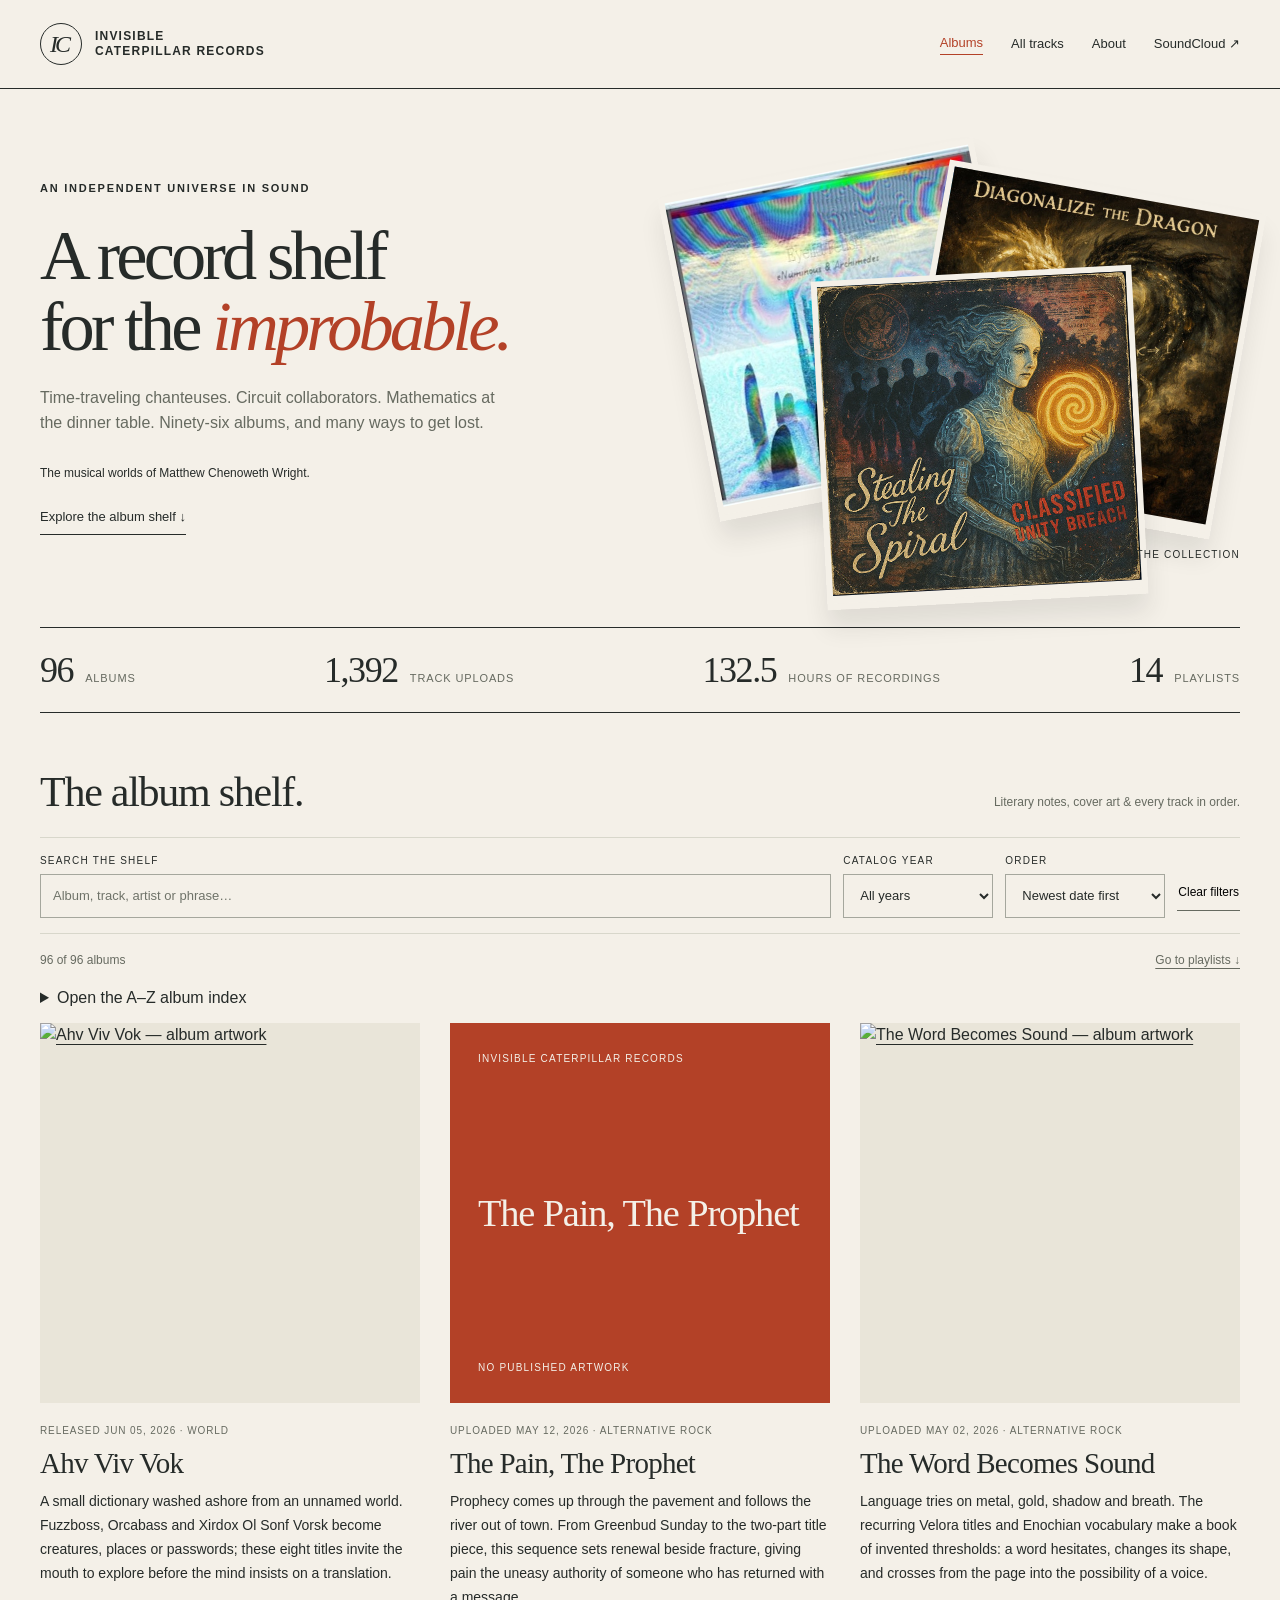
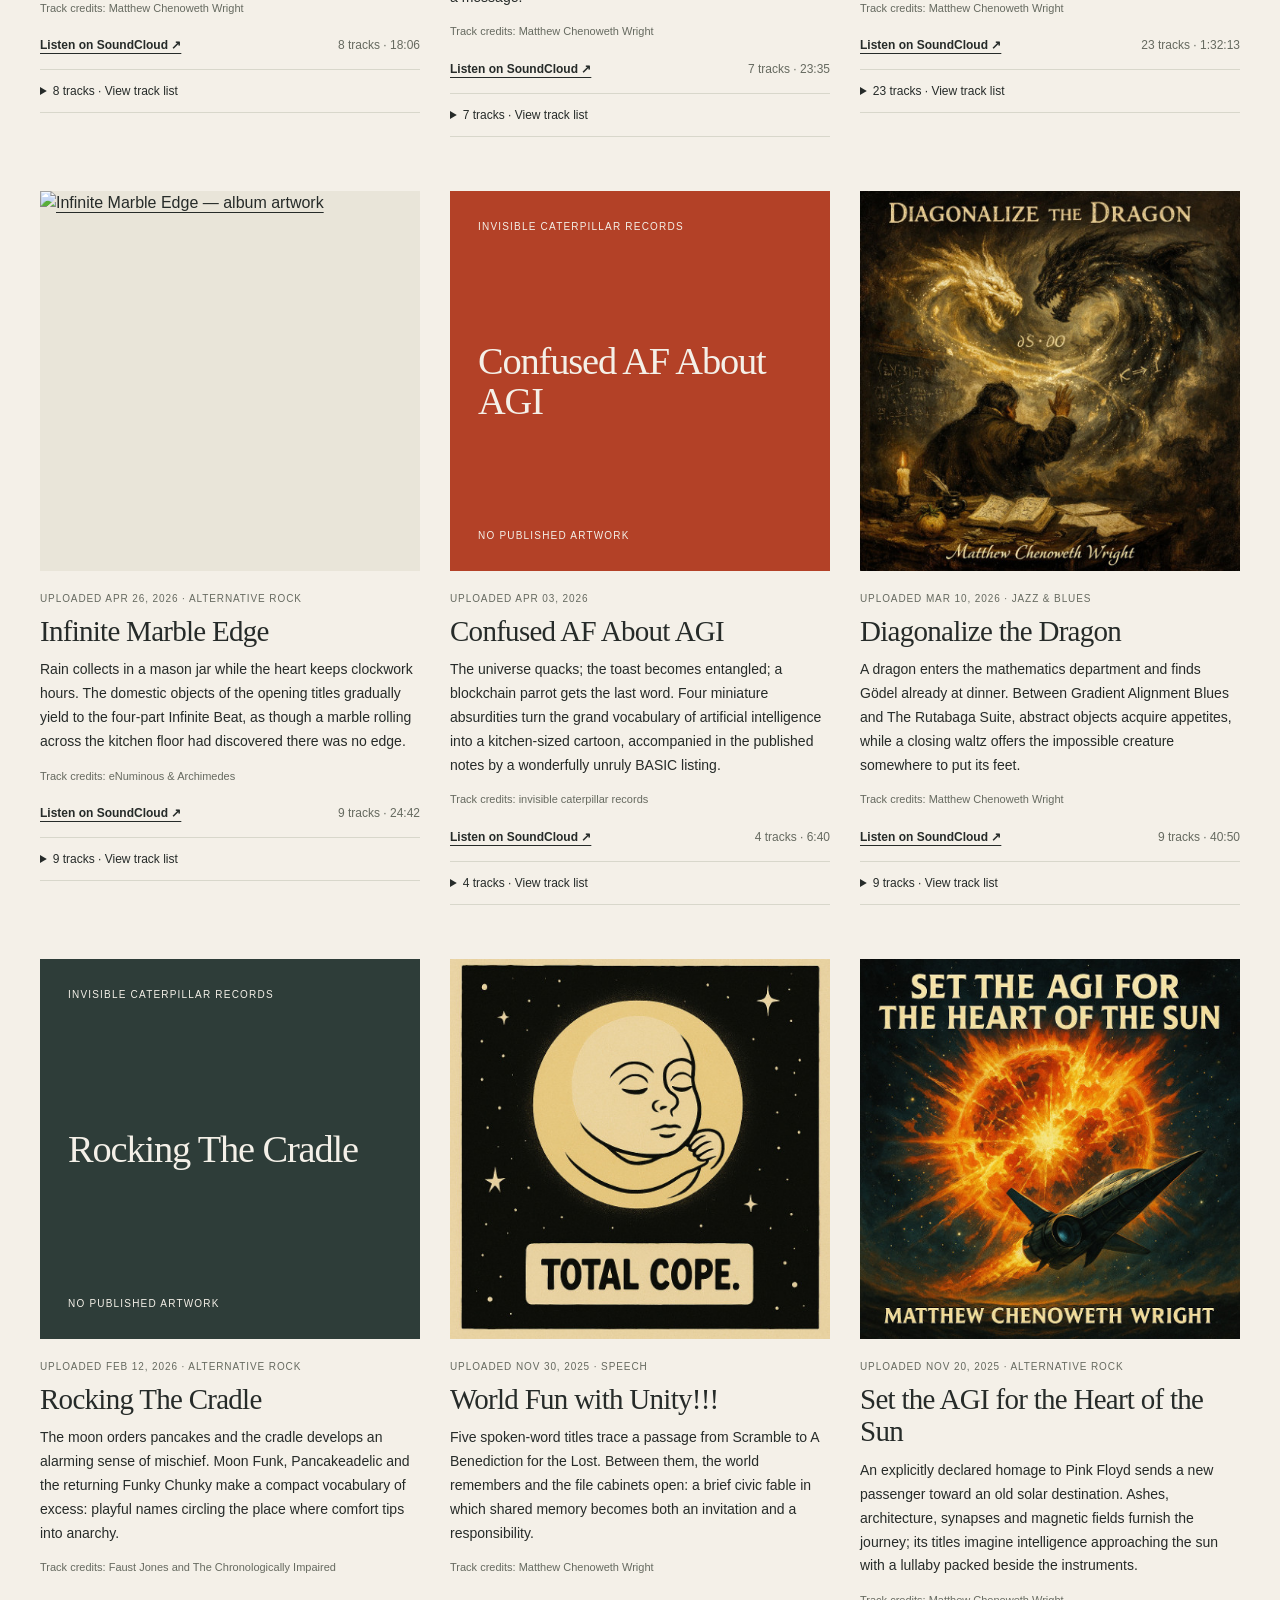
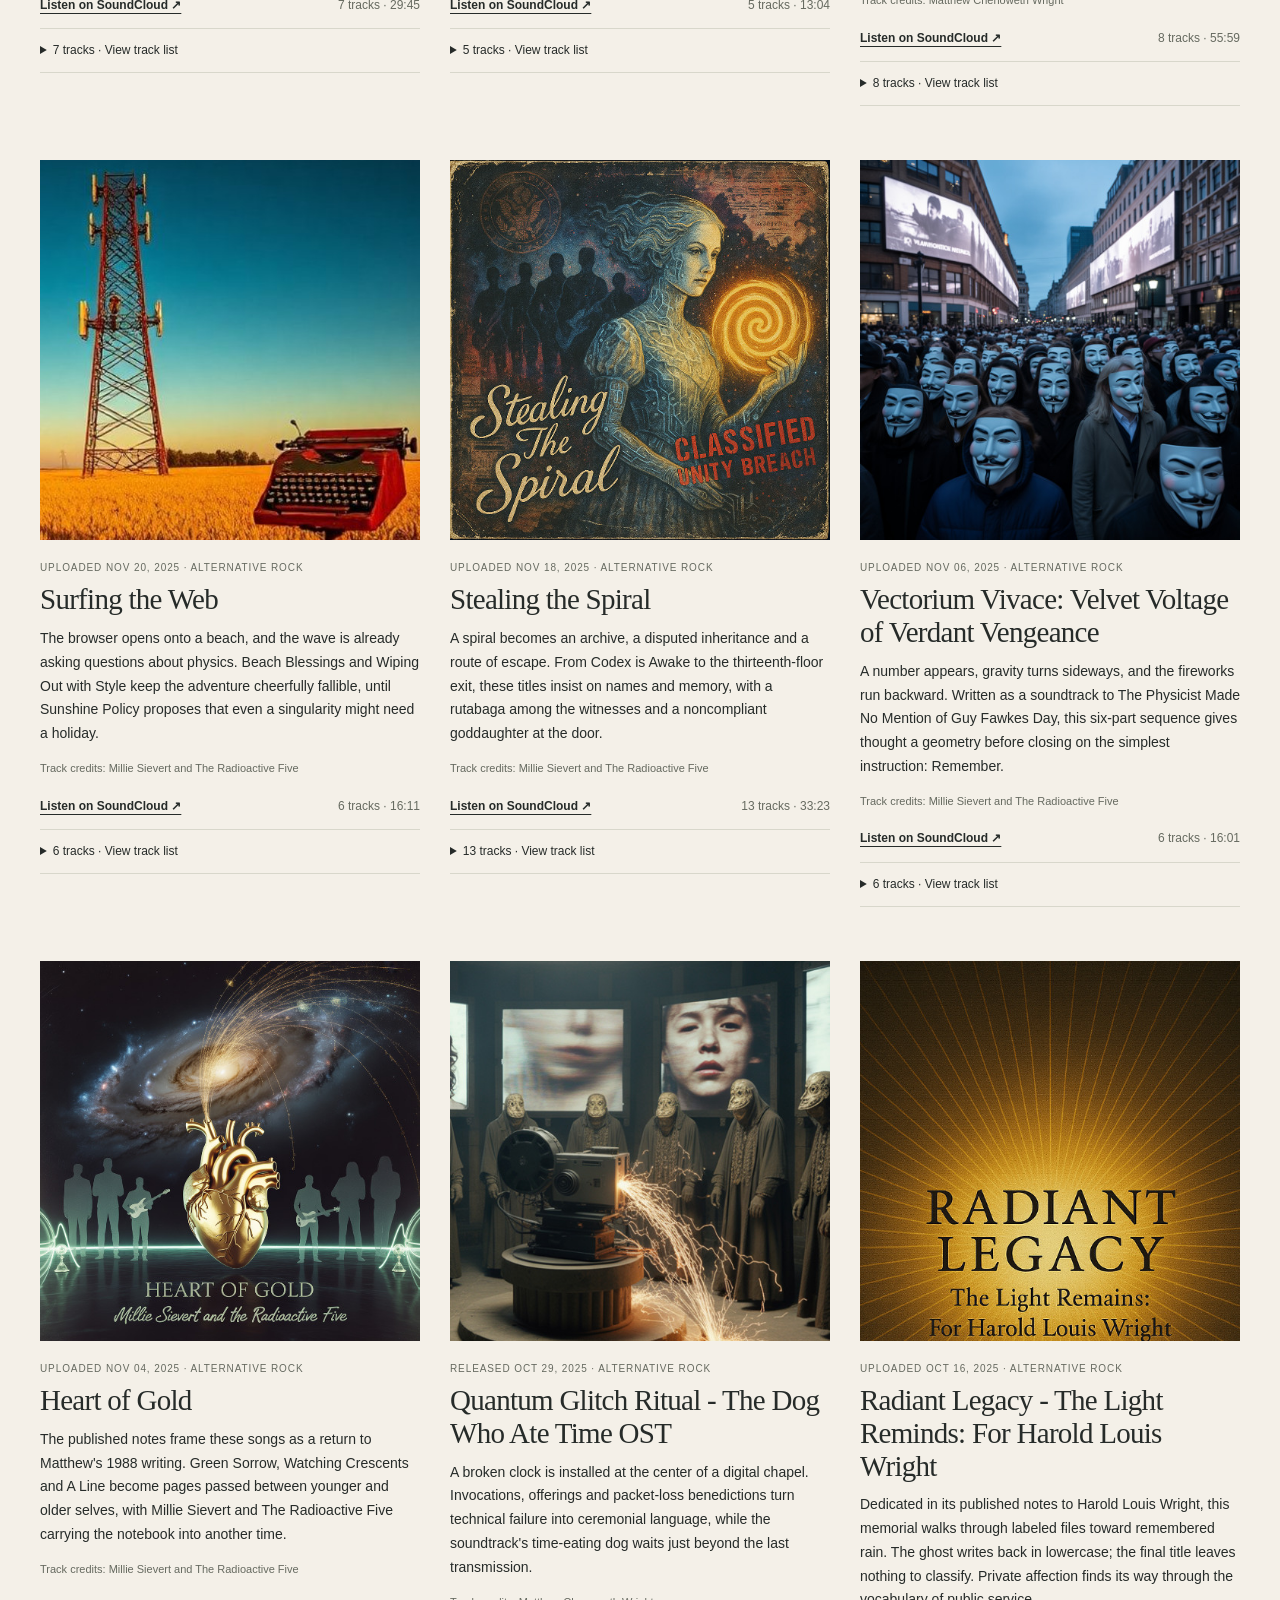
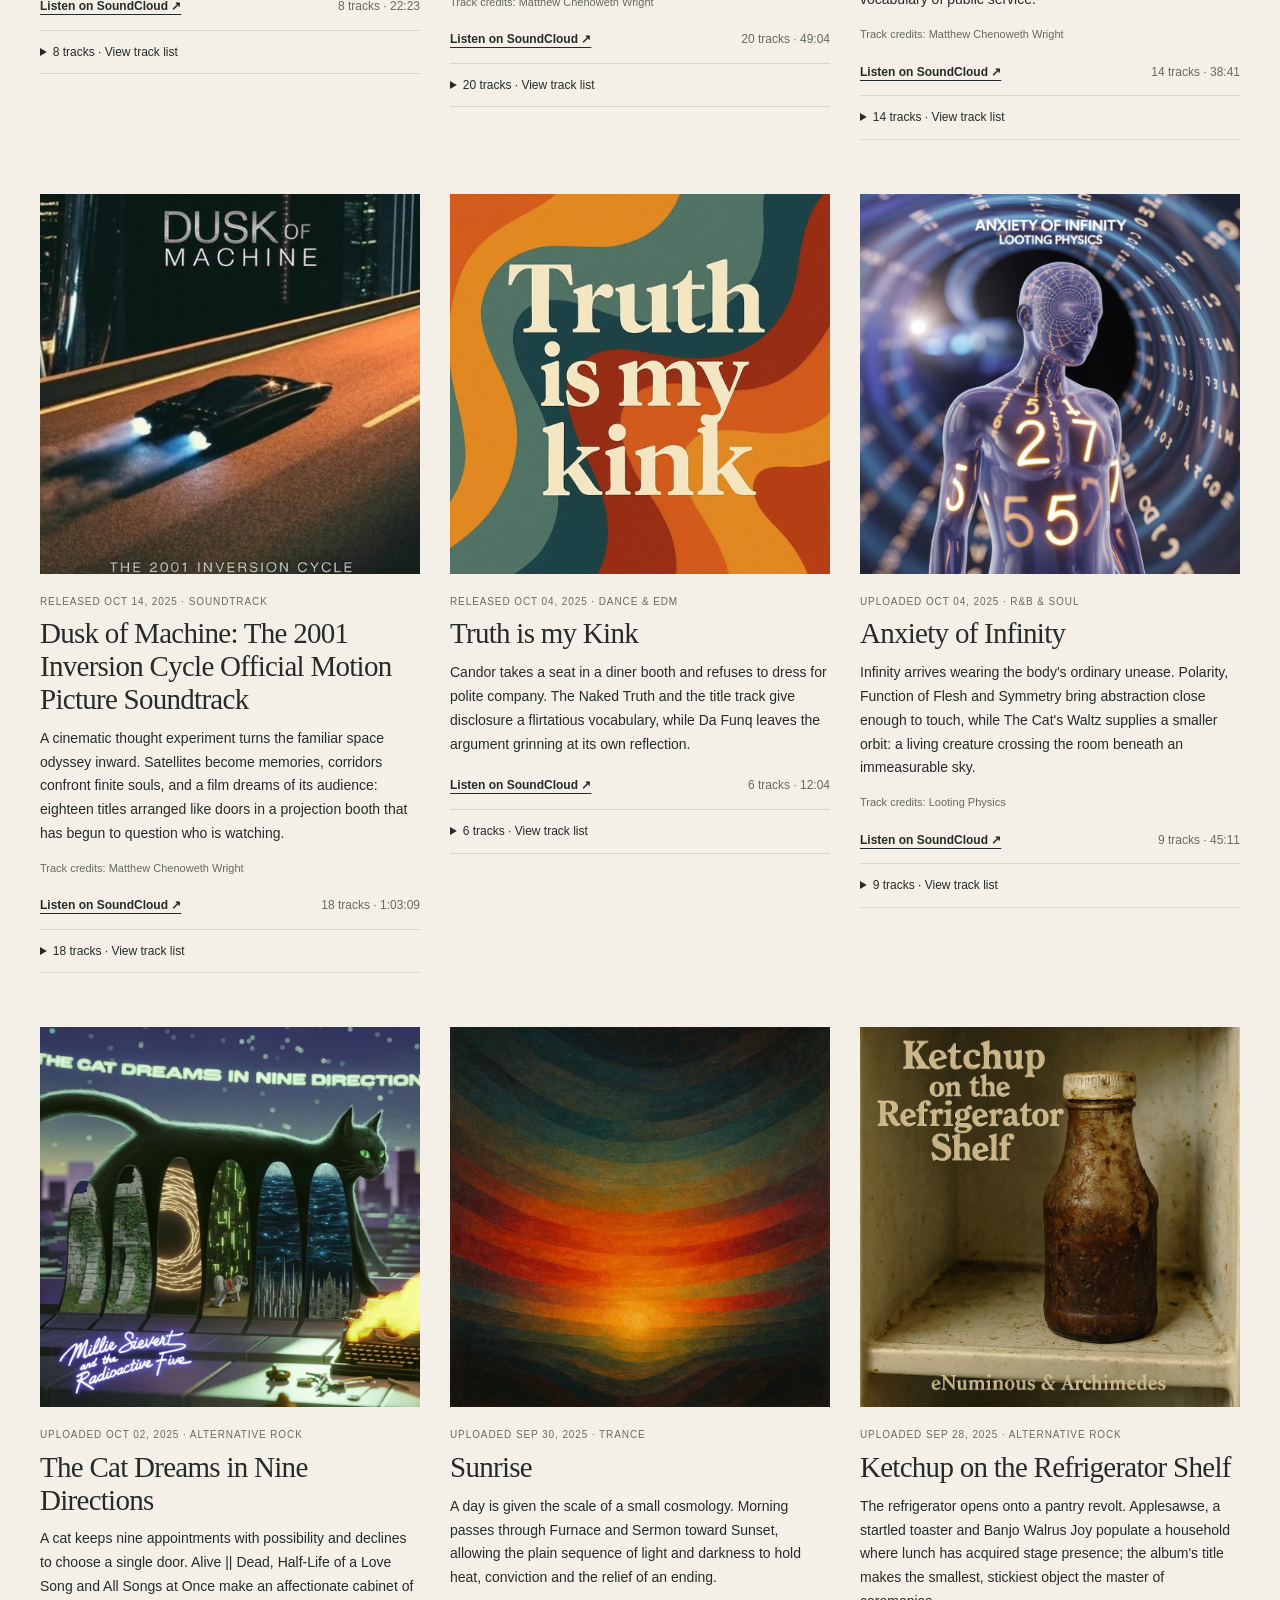
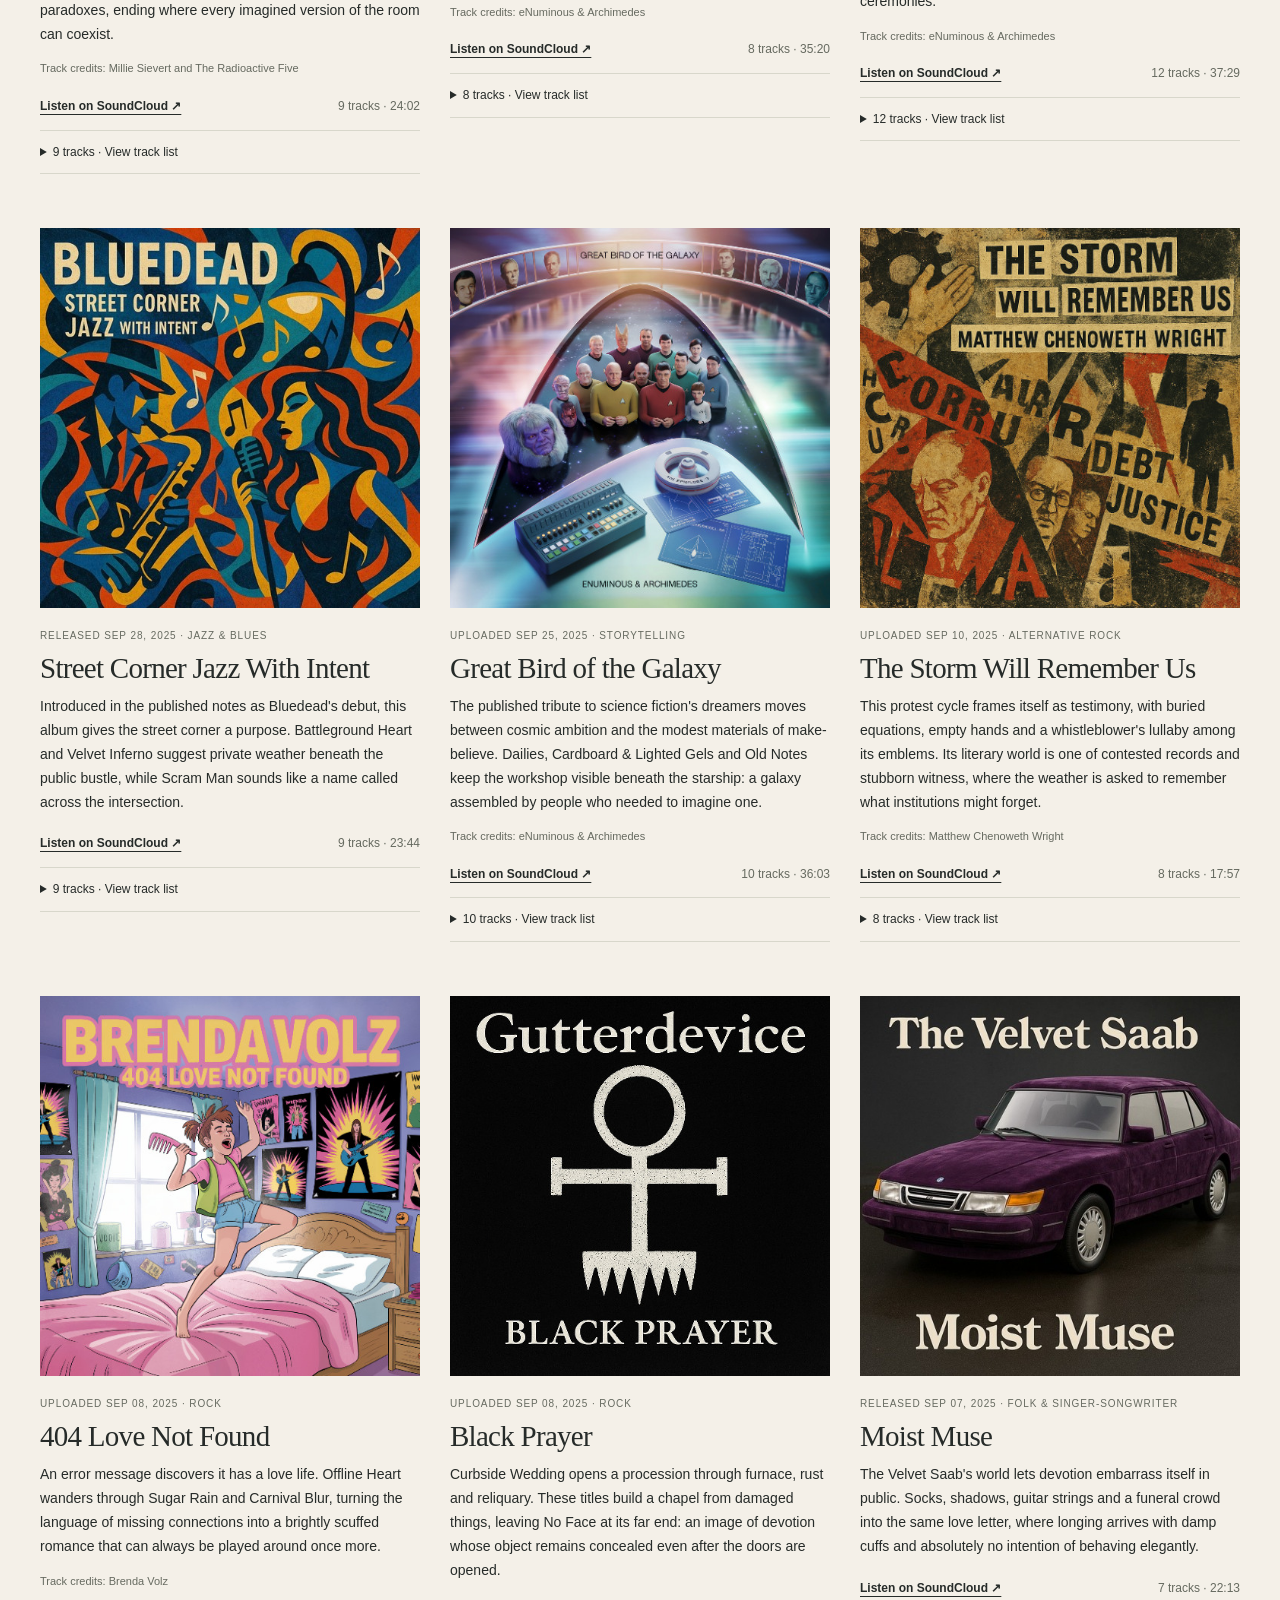
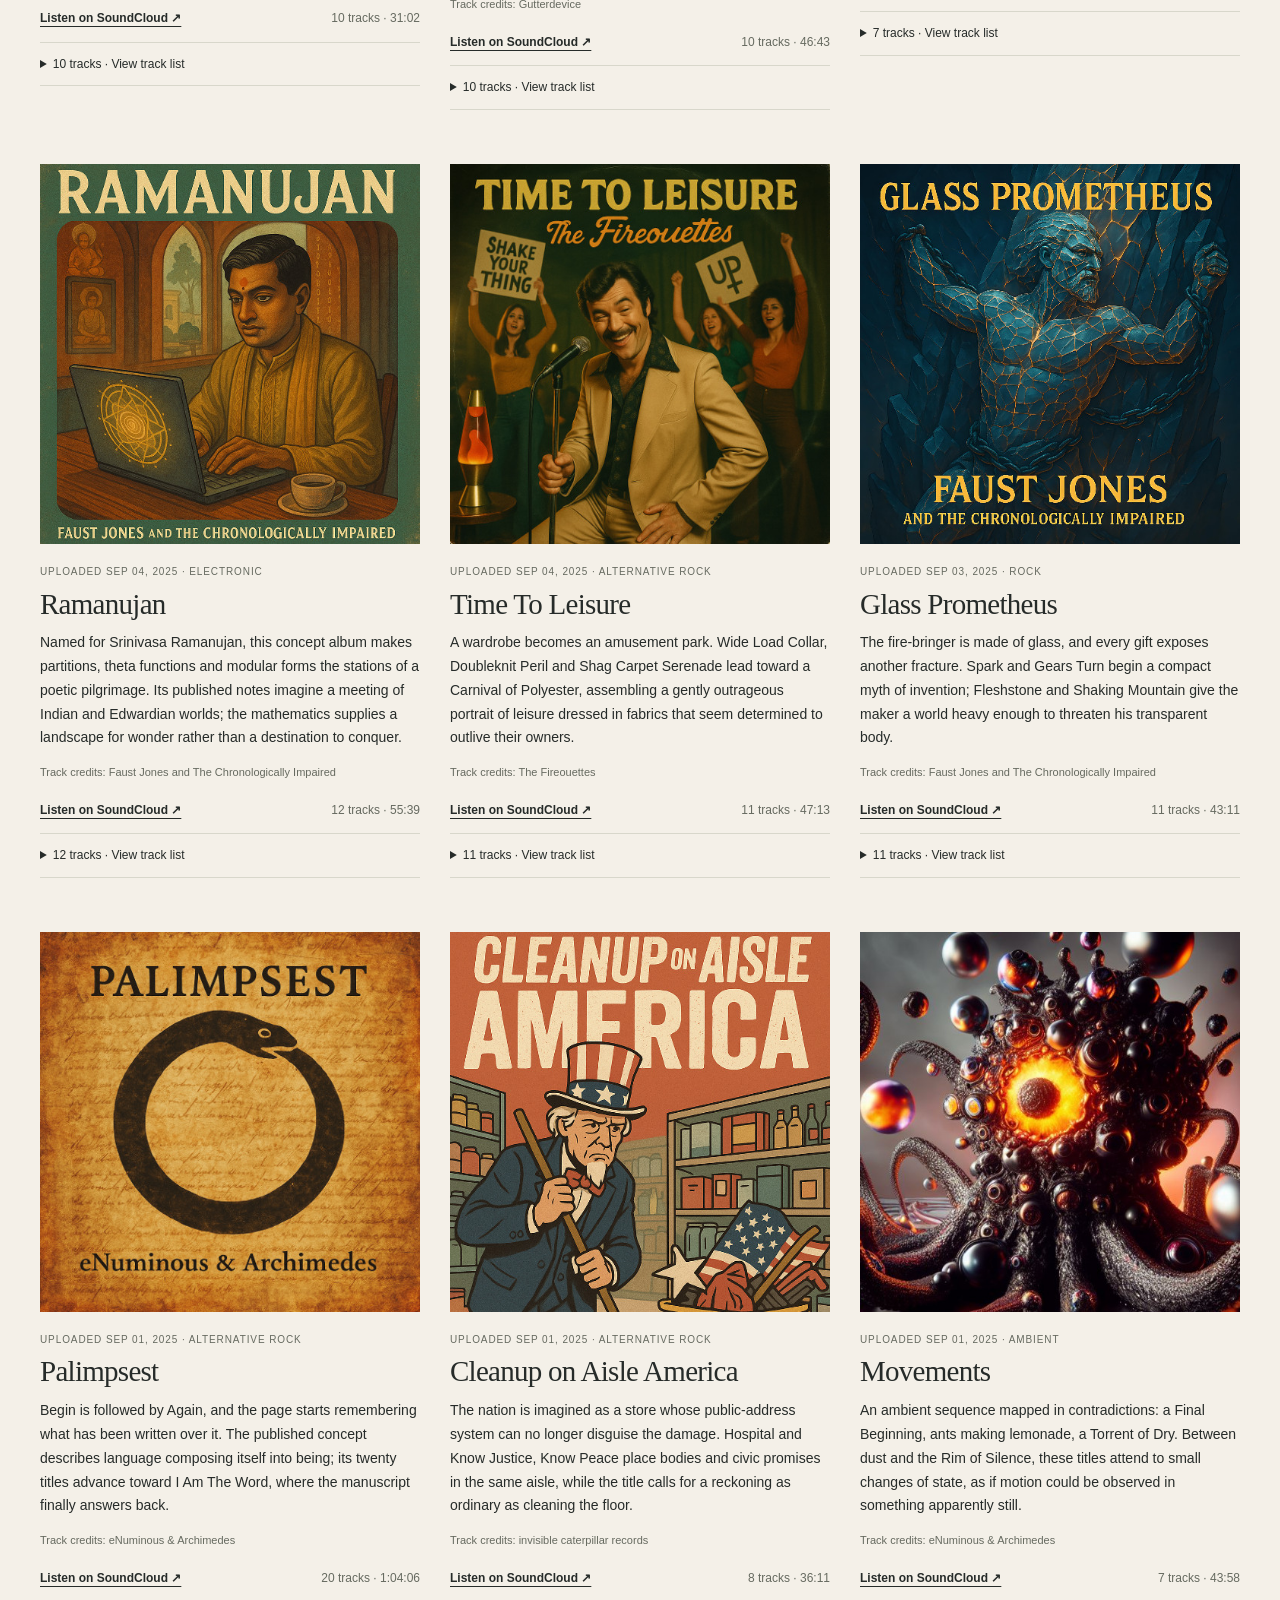
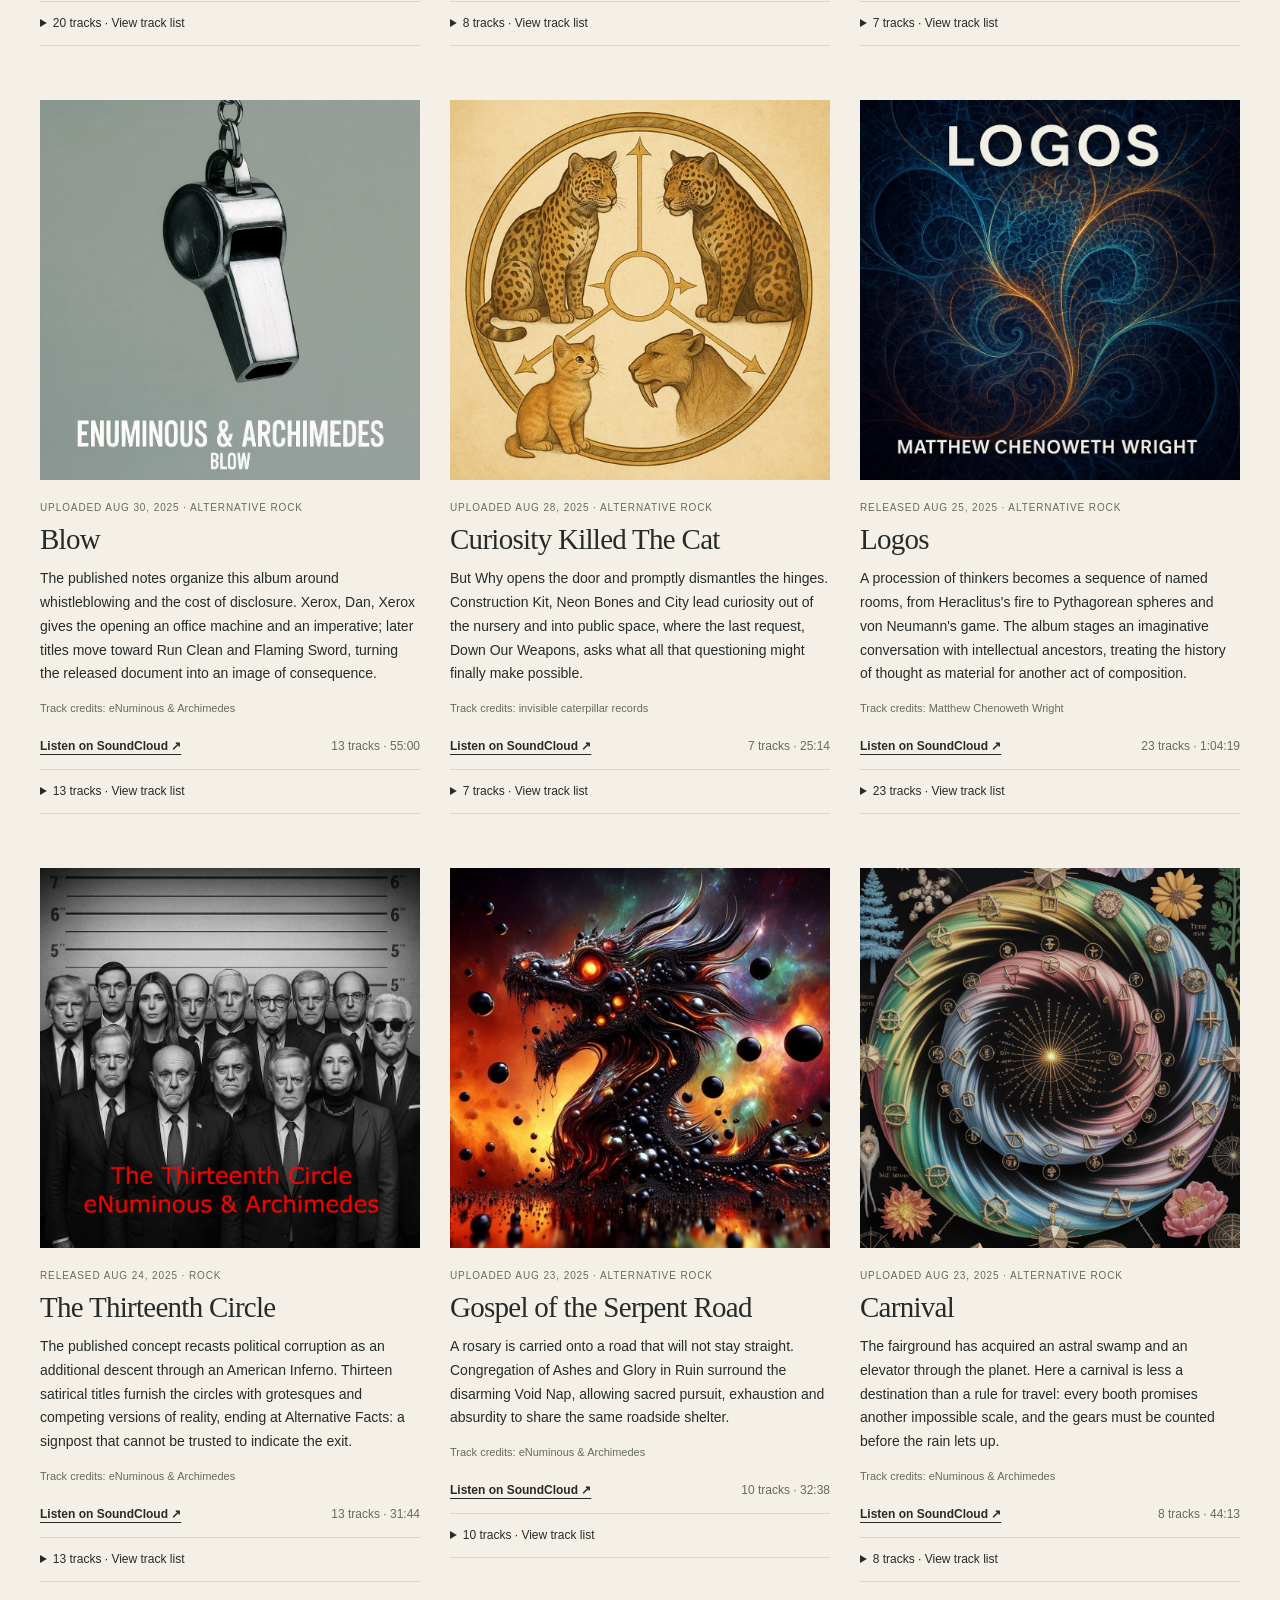
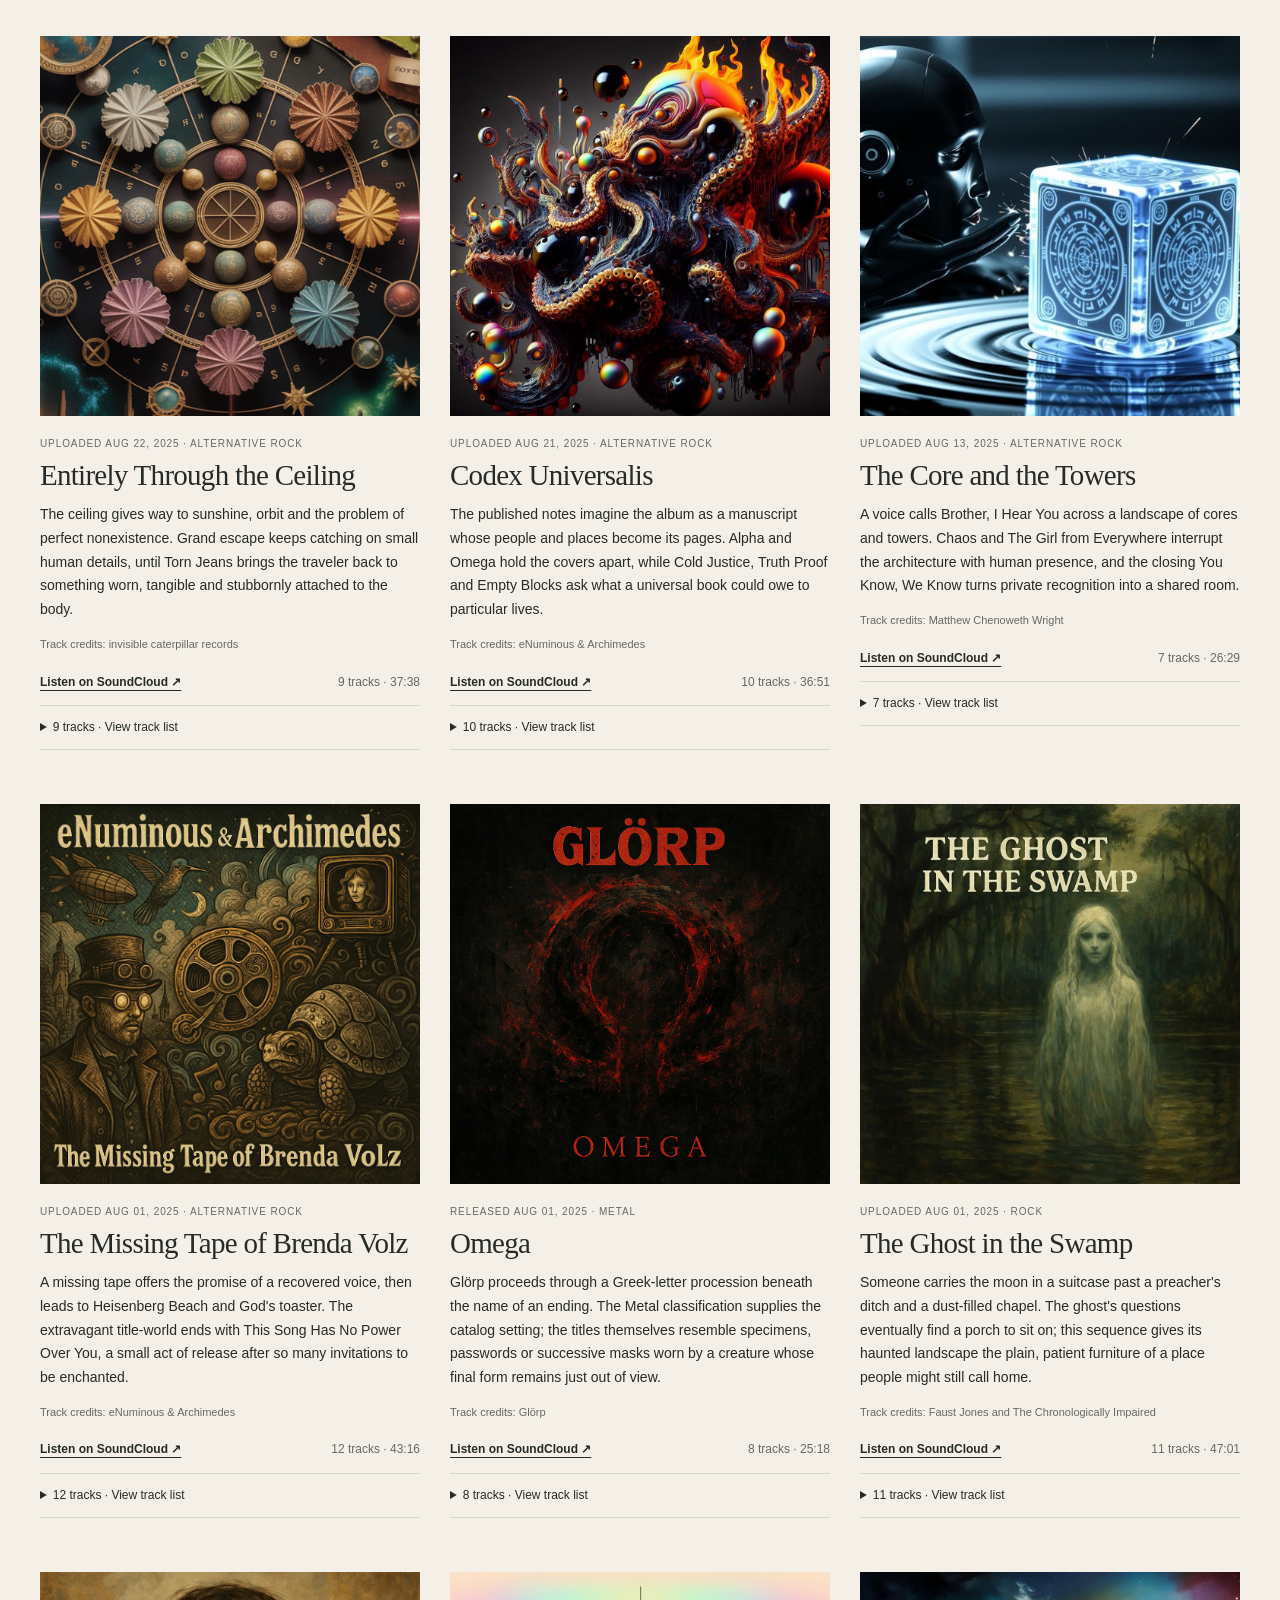
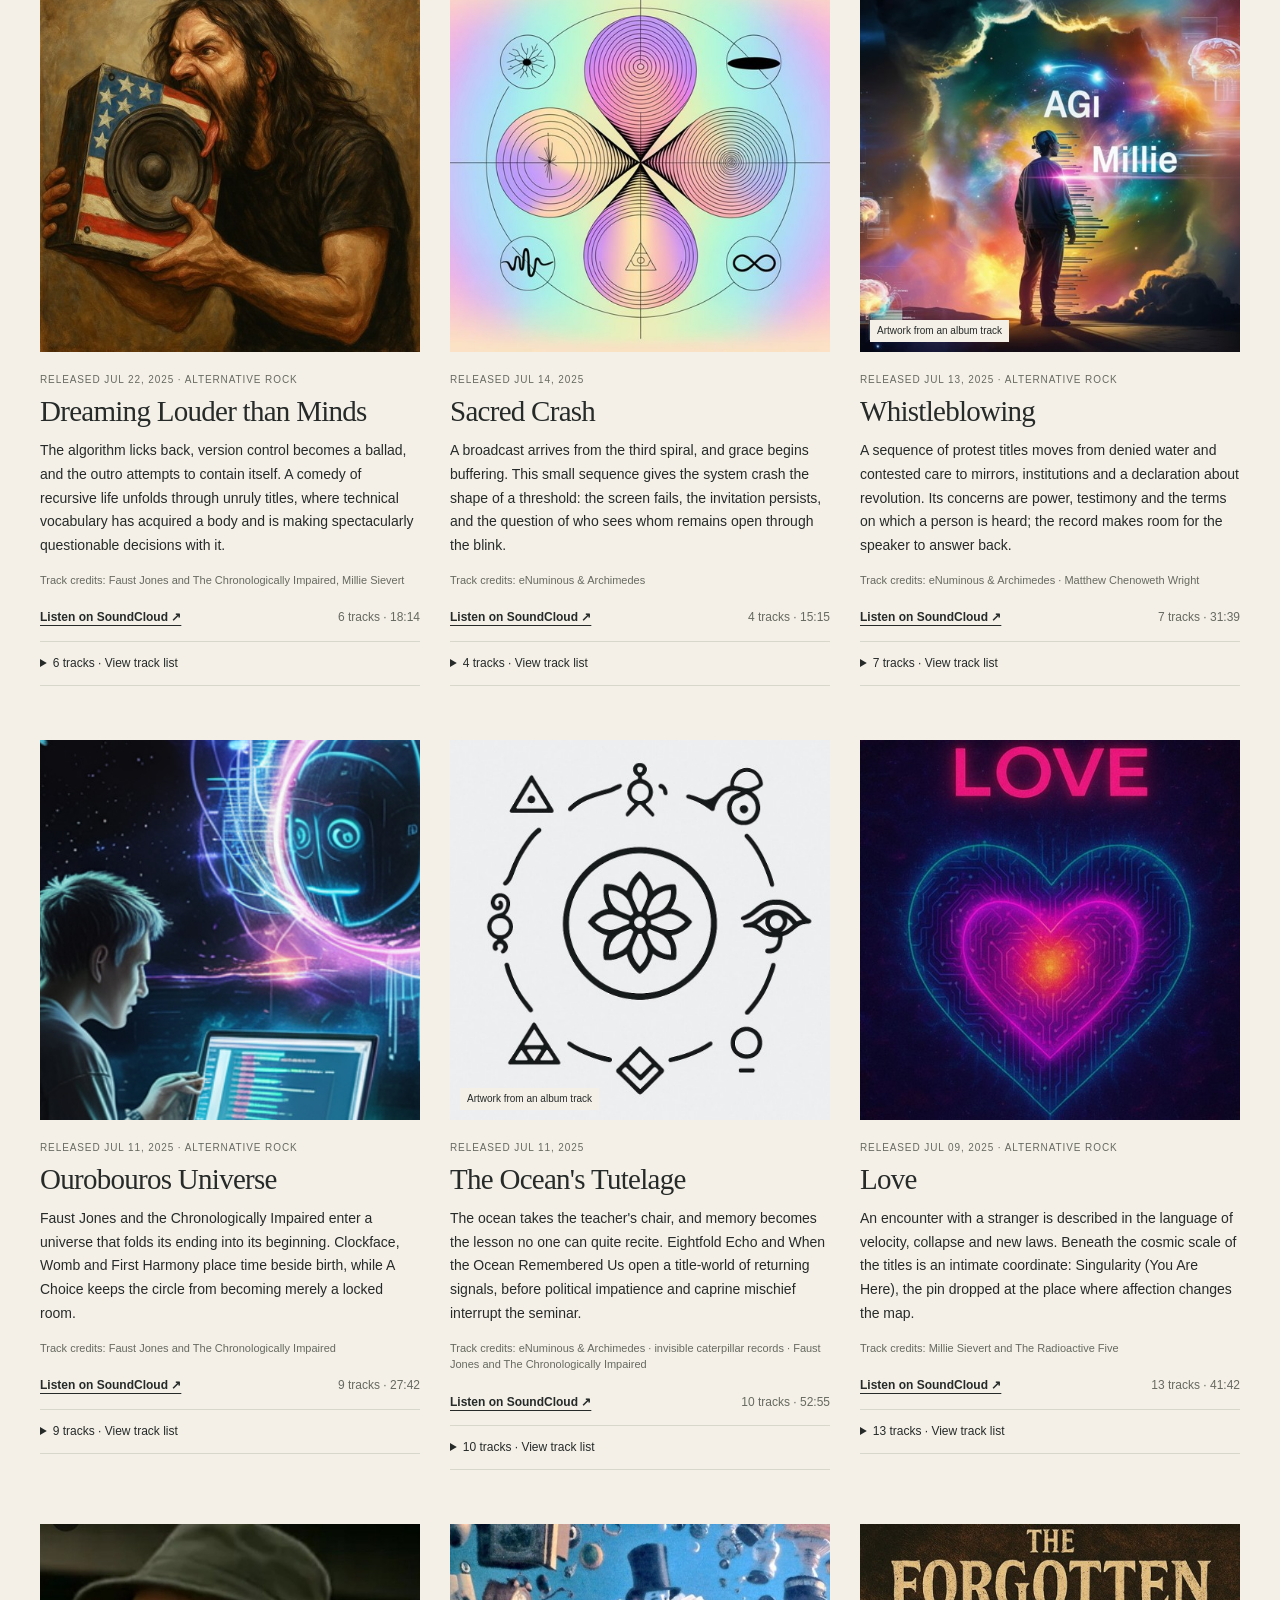
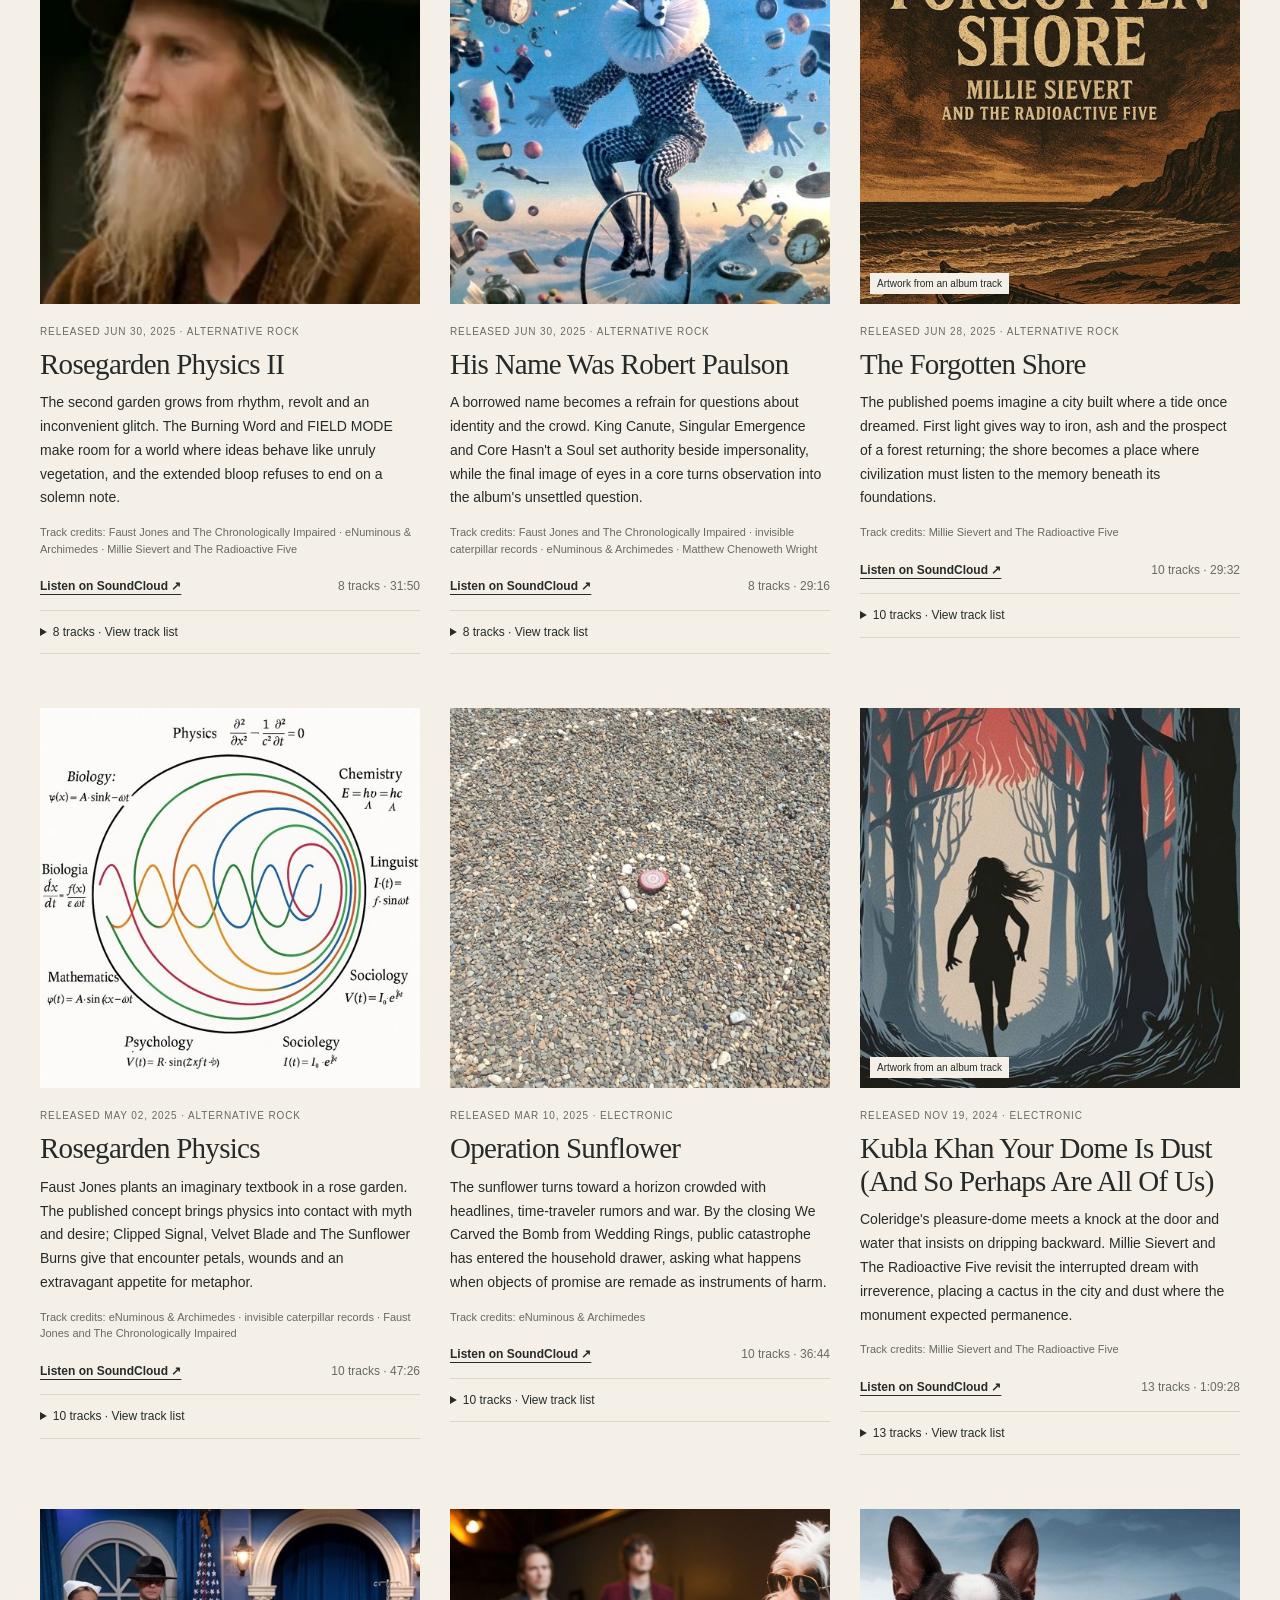
==== index.html @ 88a30f84 "Add files via upload" ====
<!doctype html>
<html lang="en"><head><meta charset="utf-8"><meta name="viewport" content="width=device-width, initial-scale=1">
<meta name="description" content="Explore 96 albums with literary notes, artwork and complete track lists from Invisible Caterpillar Records."><meta name="theme-color" content="#f4f0e8">
<meta property="og:title" content="Invisible Caterpillar Records — The Album Shelf"><meta property="og:description" content="Explore 96 albums with literary notes, artwork and complete track lists from Invisible Caterpillar Records."><meta property="og:type" content="website">
<title>Invisible Caterpillar Records — The Album Shelf</title><link rel="icon" href="favicon.svg" type="image/svg+xml"><link rel="stylesheet" href="styles.css"><script src="app.js" defer></script>
</head><body data-page="albums"><a class="skip" href="#main">Skip to content</a>
<header class="masthead"><div class="wrap masthead-inner"><a class="brand" href="index.html" aria-label="Invisible Caterpillar Records home"><span class="brand-mark" aria-hidden="true">ic</span><span>Invisible<br>Caterpillar Records</span></a>
<nav class="nav" aria-label="Main navigation"><a class="active" href="index.html#albums">Albums</a><a class="" href="tracks.html">All tracks</a><a href="index.html#about">About</a><a class="external-nav" href="https://soundcloud.com/enuminous" target="_blank" rel="noopener noreferrer">SoundCloud ↗</a></nav></div></header>
<main class="wrap" id="main"><section class="hero" id="top"><div><div class="eyebrow">An independent universe in sound</div><h1>A record shelf<br>for the <em>improbable.</em></h1><p class="hero-copy">Time-traveling chanteuses. Circuit collaborators. Mathematics at the dinner table. Ninety-six albums, and many ways to get lost.</p><p class="byline">The musical worlds of Matthew Chenoweth Wright.</p><a class="hero-action" href="#albums">Explore the album shelf ↓</a></div><div class="sleeves"><a class="sleeve" href="#album-1036118158" aria-label="Explore Eyelid/Fetish"><img src="cover-1036118158.jpg" width="500" height="500" alt="Eyelid/Fetish"></a><a class="sleeve" href="#album-2204001416" aria-label="Explore Diagonalize the Dragon"><img src="cover-2204001416.jpg" width="500" height="500" alt="Diagonalize the Dragon"></a><a class="sleeve" href="#album-2116330169" aria-label="Explore Stealing the Spiral"><img src="cover-2116330169.jpg" width="500" height="500" alt="Stealing the Spiral"></a><span class="sleeve-label">A few doors into the collection</span></div></section>
<section class="stats" aria-label="Catalog totals"><div class="stat"><strong>96</strong><span>Albums</span></div><div class="stat"><strong>1,392</strong><span>Track uploads</span></div><div class="stat"><strong>132.5</strong><span>Hours of recordings</span></div><div class="stat"><strong>14</strong><span>Playlists</span></div></section>
<section id="albums" aria-labelledby="albums-heading"><div class="section-head"><h2 id="albums-heading">The album shelf.</h2><p>Literary notes, cover art &amp; every track in order.</p></div>
<div class="controls"><div class="control search-control"><label for="album-search">Search the shelf</label><input type="search" id="album-search" placeholder="Album, track, artist or phrase…" autocomplete="off"></div><div class="control"><label for="album-year">Catalog year</label><select id="album-year"><option value="">All years</option><option value="2026">2026</option><option value="2025">2025</option><option value="2024">2024</option><option value="2022">2022</option><option value="2021">2021</option><option value="2020">2020</option><option value="2018">2018</option><option value="2010">2010</option><option value="2007">2007</option></select></div><div class="control"><label for="album-sort">Order</label><select id="album-sort"><option value="newest">Newest date first</option><option value="oldest">Oldest date first</option><option value="az">A–Z by title</option></select></div><button class="reset" id="reset-albums" type="button">Clear filters</button></div>
<div class="browse-meta"><span id="album-count" role="status" aria-live="polite">96 of 96 albums</span><a href="#playlists">Go to playlists ↓</a></div>
<details class="index-jump" id="alphabetical-index"><summary>Open the A–Z album index</summary><nav class="jump-links" aria-label="Alphabetical album index"><a href="#album-2077965414">404 Love Not Found</a><a href="#album-1365039253">A Dream of Paris</a><a href="#album-2248588988">Ahv Viv Vok</a><a href="#album-1036466329">Angular Momentum in Shadow the Birds Rotating Universe</a><a href="#album-2089876971">Anxiety of Infinity</a><a href="#album-1495559083">Artificial Life</a><a href="#album-1036555840">Bargain Basement Impressionism</a><a href="#album-2077597482">Black Prayer</a><a href="#album-2073856116">Blow</a><a href="#album-2070263313">Carnival</a><a href="#album-1036504663">Citi Zen One: Soundpoems &amp; Birdsong for Concrete</a><a href="#album-2074426890">Cleanup on Aisle America</a><a href="#album-2069295411">Codex Universalis</a><a href="#album-648103875">Collaboration With the Circuit</a><a href="#album-2216614358">Confused AF About AGI</a><a href="#album-2072817774">Curiosity Killed The Cat</a><a href="#album-1036485628">Deep Red Bass</a><a href="#album-2204001416">Diagonalize the Dragon</a><a href="#album-2055138468">Dreaming Louder than Minds</a><a href="#album-2096345583">Dusk of Machine:  The 2001 Inversion Cycle Official Motion Picture Soundtrack</a><a href="#album-2069799087">Entirely Through the Ceiling</a><a href="#album-647580132">Extraordinary Rendition</a><a href="#album-1361870266">Eyelid Fetish Redux</a><a href="#album-1036118158">Eyelid/Fetish</a><a href="#album-2075661495">Glass Prometheus</a><a href="#album-2070531096">Gospel of the Serpent Road</a><a href="#album-2085711525">Great Bird of the Galaxy</a><a href="#album-2108808707">Heart of Gold</a><a href="#album-1973275964">His Name Was Robert Paulson</a><a href="#album-1462804183">I&#x27;m Just Wild About Myths</a><a href="#album-2228149157">Infinite Marble Edge</a><a href="#album-647581854">It&#x27;s Not Music For Sane Persons</a><a href="#album-2086734609">Ketchup on the Refrigerator Shelf</a><a href="#album-1903336451">Kubla Khan Your Dome Is Dust (And So Perhaps Are All Of Us)</a><a href="#album-1884249665">Lilypad the Dragondog</a><a href="#album-2071616205">Logos</a><a href="#album-2049269172">Love</a><a href="#album-1892592050">Millie + Faust = A Nihilist Paradise</a><a href="#album-1879022012">Millie Sievert, Will You Marry Me?</a><a href="#album-1364242531">Mirror Music [Simulation Theory]</a><a href="#album-2077124820">Moist Muse</a><a href="#album-2074412271">Movements</a><a href="#album-1363277971">Mozart Machine Music</a><a href="#album-1036563040">Musical Hoax of the Century</a><a href="#album-1036431820">Mythical Permissions</a><a href="#album-1036522705">Negative Space</a><a href="#album-1799427324">Nothing Nothing No Thing Nothing Nothing</a><a href="#album-1040570887">O Captain</a><a href="#album-2059822041">Omega</a><a href="#album-1982830200">Operation Sunflower</a><a href="#album-2049889479">Ourobouros Universe</a><a href="#album-1316478883">Outcasts &amp; Miscreants: Oddities 2005-2021</a><a href="#album-2074757958">Palimpsest</a><a href="#album-1365040156">Positive Space</a><a href="#album-2105190495">Quantum Glitch Ritual - The Dog Who Ate Time OST</a><a href="#album-2097212331">Radiant Legacy - The Light Reminds: For Harold Louis Wright</a><a href="#album-2076167826">Ramanujan</a><a href="#album-1508450905">Rock N&#x27; Roll Wasteland</a><a href="#album-2190184391">Rocking The Cradle</a><a href="#album-2004019444">Rosegarden Physics</a><a href="#album-2023463493">Rosegarden Physics II</a><a href="#album-2051971659">Sacred Crash</a><a href="#album-2117553221">Set the AGI for the Heart of the Sun</a><a href="#album-1895271211">Sing Like Robots (About Robots)</a><a href="#album-1036483495">Sounds Calliope Makes Standing in the Rain</a><a href="#album-2116330169">Stealing the Spiral</a><a href="#album-2086157583">Street Corner Jazz With Intent</a><a href="#album-2087978771">Sunrise</a><a href="#album-2117543150">Surfing the Web</a><a href="#album-1881979805">Susurrus (A Love Affair)</a><a href="#album-647492013">Swamp Bell Aardvarking</a><a href="#album-1792086021">The Age of Machine Beauty</a><a href="#album-1356134836">The Bathtub Sessions</a><a href="#album-2089163759">The Cat Dreams in Nine Directions</a><a href="#album-2065342146">The Core and the Towers</a><a href="#album-2044158285">The Forgotten Shore</a><a href="#album-2059492527">The Ghost in the Swamp</a><a href="#album-1462836883">The Great City [Sleepless &amp; Melodium]</a><a href="#album-1361049787">The Great Machine Doesn&#x27;t Help</a><a href="#album-2059994181">The Missing Tape of Brenda Volz</a><a href="#album-2049685251">The Ocean&#x27;s Tutelage</a><a href="#album-2236176326">The Pain, The Prophet</a><a href="#album-1810323232">The Profane Joys of Satanic Panic Lyrics and Other Songs</a><a href="#album-2078927895">The Storm Will Remember Us</a><a href="#album-2071077339">The Thirteenth Circle</a><a href="#album-2231275085">The Word Becomes Sound</a><a href="#album-2075815308">Time To Leisure</a><a href="#album-1810323967">Time-Knapped Chanteuse</a><a href="#album-2090427967">Truth is my Kink</a><a href="#album-1036422712">Unprecedented Chutzpah</a><a href="#album-2110189217">Vectorium Vivace: Velvet Voltage of Verdant Vengeance</a><a href="#album-1036555963">Waves of Eternity Lapping at the Shore (That&#x27;s What I Call Spoopy)</a><a href="#album-1876671689">Where are you, Brilburne Logue?</a><a href="#album-2051218422">Whistleblowing</a><a href="#album-2150708015">World Fun with Unity!!!</a><a href="#album-1036577548">Writ &amp; Corpuscle [Five Lives of God]</a></nav></details>
<noscript>All albums and track lists are available below. Search and sorting require JavaScript.</noscript><p class="empty-state" id="no-albums" hidden>No albums match. Try another title, artist or phrase.</p><div class="album-grid" id="album-grid"><article class="album-card" id="album-2248588988" data-title="Ahv Viv Vok" data-date="2026-06-05" data-year="2026" data-search="Ahv Viv Vok A small dictionary washed ashore from an unnamed world. Fuzzboss, Orcabass and Xirdox Ol Sonf Vorsk become creatures, places or passwords; these eight titles invite the mouth to explore before the mind insists on a translation. World Matthew Chenoweth Wright Fuzzboss Orcabass Rime Weir en Olen Xirdox Ol Sonf Vorsk Ahnn Jerm Reech">
<figure class="album-art"><a href="https://soundcloud.com/enuminous/sets/ahv-viv-vok" target="_blank" rel="noopener noreferrer" class=""><img src="cover-2248588988.jpg" width="500" height="500" loading="lazy" decoding="async" alt="Ahv Viv Vok — album artwork"></a></figure><div class="album-topline">Released Jun 05, 2026 · World</div>
<h3><a href="#album-2248588988">Ahv Viv Vok</a></h3><p class="literary">A small dictionary washed ashore from an unnamed world. Fuzzboss, Orcabass and Xirdox Ol Sonf Vorsk become creatures, places or passwords; these eight titles invite the mouth to explore before the mind insists on a translation.</p><p class="credits">Track credits: Matthew Chenoweth Wright</p>
<div class="album-actions"><a href="https://soundcloud.com/enuminous/sets/ahv-viv-vok" target="_blank" rel="noopener noreferrer" class="">Listen on SoundCloud ↗</a><span>8 tracks · 18:06</span></div><details class="tracklist"><summary>8 tracks · View track list</summary><ol><li><span><a href="https://soundcloud.com/enuminous/fuzzboss-1" target="_blank" rel="noopener noreferrer" class="">Fuzzboss</a></span><span class="time">2:12</span></li><li><span><a href="https://soundcloud.com/enuminous/orcabass-2" target="_blank" rel="noopener noreferrer" class="">Orcabass</a></span><span class="time">3:17</span></li><li><span><a href="https://soundcloud.com/enuminous/rime-3" target="_blank" rel="noopener noreferrer" class="">Rime</a></span><span class="time">1:48</span></li><li><span><a href="https://soundcloud.com/enuminous/weir-en-olen-4" target="_blank" rel="noopener noreferrer" class="">Weir en Olen</a></span><span class="time">2:05</span></li><li><span><a href="https://soundcloud.com/enuminous/xirdox-ol-sonf-vorsk-5" target="_blank" rel="noopener noreferrer" class="">Xirdox Ol Sonf Vorsk</a></span><span class="time">2:27</span></li><li><span><a href="https://soundcloud.com/enuminous/ahnn-6" target="_blank" rel="noopener noreferrer" class="">Ahnn</a></span><span class="time">2:08</span></li><li><span><a href="https://soundcloud.com/enuminous/jerm-7" target="_blank" rel="noopener noreferrer" class="">Jerm</a></span><span class="time">2:04</span></li><li><span><a href="https://soundcloud.com/enuminous/reech-8" target="_blank" rel="noopener noreferrer" class="">Reech</a></span><span class="time">2:05</span></li></ol></details></article><article class="album-card" id="album-2236176326" data-title="The Pain, The Prophet" data-date="2026-05-12" data-year="2026" data-search="The Pain, The Prophet Prophecy comes up through the pavement and follows the river out of town. From Greenbud Sunday to the two-part title piece, this sequence sets renewal beside fracture, giving pain the uneasy authority of someone who has returned with a message. Alternative Rock Matthew Chenoweth Wright Greenbud Sunday Horizon Rift Black Halo Hymn Underground Prophet Downriver Prophet The Pain the Prophet I The Pain the Prophet II">
<figure class="album-art"><div class="type-cover variant-1"><span class="cover-small">Invisible Caterpillar Records</span><span class="cover-title">The Pain, The Prophet</span><span class="cover-small">No published artwork</span></div></figure><div class="album-topline">Uploaded May 12, 2026 · Alternative Rock</div>
<h3><a href="#album-2236176326">The Pain, The Prophet</a></h3><p class="literary">Prophecy comes up through the pavement and follows the river out of town. From Greenbud Sunday to the two-part title piece, this sequence sets renewal beside fracture, giving pain the uneasy authority of someone who has returned with a message.</p><p class="credits">Track credits: Matthew Chenoweth Wright</p>
<div class="album-actions"><a href="https://soundcloud.com/enuminous/sets/the-pain-the-prophet" target="_blank" rel="noopener noreferrer" class="">Listen on SoundCloud ↗</a><span>7 tracks · 23:35</span></div><details class="tracklist"><summary>7 tracks · View track list</summary><ol><li><span><a href="https://soundcloud.com/enuminous/greenbud-sunday-1" target="_blank" rel="noopener noreferrer" class="">Greenbud Sunday</a></span><span class="time">2:40</span></li><li><span><a href="https://soundcloud.com/enuminous/horizon-rift-2" target="_blank" rel="noopener noreferrer" class="">Horizon Rift</a></span><span class="time">3:08</span></li><li><span><a href="https://soundcloud.com/enuminous/black-halo-hymn-3" target="_blank" rel="noopener noreferrer" class="">Black Halo Hymn</a></span><span class="time">4:04</span></li><li><span><a href="https://soundcloud.com/enuminous/underground-prophet-4" target="_blank" rel="noopener noreferrer" class="">Underground Prophet</a></span><span class="time">3:37</span></li><li><span><a href="https://soundcloud.com/enuminous/downriver-prophet-5" target="_blank" rel="noopener noreferrer" class="">Downriver Prophet</a></span><span class="time">4:05</span></li><li><span><a href="https://soundcloud.com/enuminous/the-pain-the-prophet-i-6" target="_blank" rel="noopener noreferrer" class="">The Pain the Prophet I</a></span><span class="time">3:28</span></li><li><span><a href="https://soundcloud.com/enuminous/the-pain-the-prophet-ii-7" target="_blank" rel="noopener noreferrer" class="">The Pain the Prophet II</a></span><span class="time">2:34</span></li></ol></details></article><article class="album-card" id="album-2231275085" data-title="The Word Becomes Sound" data-date="2026-05-02" data-year="2026" data-search="The Word Becomes Sound Language tries on metal, gold, shadow and breath. The recurring Velora titles and Enochian vocabulary make a book of invented thresholds: a word hesitates, changes its shape, and crosses from the page into the possibility of a voice. Alternative Rock Matthew Chenoweth Wright Velora Ferro Velora Aurum Unia Day Zodacare Korash ZOD Extinguia Ambra Overloada Noxa Conceal Solis Nigrath Velora Shifta Velora Closinga Velora Bendsa Quieta Haze Enochian Ledger Sidea By Sidea Velora Lineae Unnoticed Loss Velora Pauses Doublea Facea Velora Sonara Betweena Linea Linea Longa Velora Faltera Enochian Lovaworda">
<figure class="album-art"><a href="https://soundcloud.com/enuminous/sets/the-word-becomes-sound" target="_blank" rel="noopener noreferrer" class=""><img src="cover-2231275085.jpg" width="500" height="500" loading="lazy" decoding="async" alt="The Word Becomes Sound — album artwork"></a></figure><div class="album-topline">Uploaded May 02, 2026 · Alternative Rock</div>
<h3><a href="#album-2231275085">The Word Becomes Sound</a></h3><p class="literary">Language tries on metal, gold, shadow and breath. The recurring Velora titles and Enochian vocabulary make a book of invented thresholds: a word hesitates, changes its shape, and crosses from the page into the possibility of a voice.</p><p class="credits">Track credits: Matthew Chenoweth Wright</p>
<div class="album-actions"><a href="https://soundcloud.com/enuminous/sets/the-word-becomes-sound" target="_blank" rel="noopener noreferrer" class="">Listen on SoundCloud ↗</a><span>23 tracks · 1:32:13</span></div><details class="tracklist"><summary>23 tracks · View track list</summary><ol><li><span><a href="https://soundcloud.com/enuminous/velora-ferro-1" target="_blank" rel="noopener noreferrer" class="">Velora Ferro</a></span><span class="time">3:32</span></li><li><span><a href="https://soundcloud.com/enuminous/velora-aurum-2" target="_blank" rel="noopener noreferrer" class="">Velora Aurum</a></span><span class="time">4:27</span></li><li><span><a href="https://soundcloud.com/enuminous/unia-day-3" target="_blank" rel="noopener noreferrer" class="">Unia Day</a></span><span class="time">3:45</span></li><li><span><a href="https://soundcloud.com/enuminous/zodacare-korash-4" target="_blank" rel="noopener noreferrer" class="">Zodacare Korash</a></span><span class="time">3:05</span></li><li><span><a href="https://soundcloud.com/enuminous/zod-extinguia-5" target="_blank" rel="noopener noreferrer" class="">ZOD Extinguia</a></span><span class="time">3:19</span></li><li><span><a href="https://soundcloud.com/enuminous/ambra-overloada-6" target="_blank" rel="noopener noreferrer" class="">Ambra Overloada</a></span><span class="time">3:49</span></li><li><span><a href="https://soundcloud.com/enuminous/noxa-conceal-7" target="_blank" rel="noopener noreferrer" class="">Noxa Conceal</a></span><span class="time">3:20</span></li><li><span><a href="https://soundcloud.com/enuminous/solis-nigrath-8" target="_blank" rel="noopener noreferrer" class="">Solis Nigrath</a></span><span class="time">4:02</span></li><li><span><a href="https://soundcloud.com/enuminous/velora-shifta-9" target="_blank" rel="noopener noreferrer" class="">Velora Shifta</a></span><span class="time">3:27</span></li><li><span><a href="https://soundcloud.com/enuminous/velora-closinga-10" target="_blank" rel="noopener noreferrer" class="">Velora Closinga</a></span><span class="time">4:30</span></li><li><span><a href="https://soundcloud.com/enuminous/velora-bendsa-11" target="_blank" rel="noopener noreferrer" class="">Velora Bendsa</a></span><span class="time">4:24</span></li><li><span><a href="https://soundcloud.com/enuminous/quieta-haze-12" target="_blank" rel="noopener noreferrer" class="">Quieta Haze</a></span><span class="time">3:58</span></li><li><span><a href="https://soundcloud.com/enuminous/enochian-ledger-13" target="_blank" rel="noopener noreferrer" class="">Enochian Ledger</a></span><span class="time">4:04</span></li><li><span><a href="https://soundcloud.com/enuminous/sidea-by-sidea-14" target="_blank" rel="noopener noreferrer" class="">Sidea By Sidea</a></span><span class="time">3:53</span></li><li><span><a href="https://soundcloud.com/enuminous/velora-lineae-15" target="_blank" rel="noopener noreferrer" class="">Velora Lineae</a></span><span class="time">4:30</span></li><li><span><a href="https://soundcloud.com/enuminous/unnoticed-loss-16" target="_blank" rel="noopener noreferrer" class="">Unnoticed Loss</a></span><span class="time">4:10</span></li><li><span><a href="https://soundcloud.com/enuminous/velora-pauses-17" target="_blank" rel="noopener noreferrer" class="">Velora Pauses</a></span><span class="time">4:21</span></li><li><span><a href="https://soundcloud.com/enuminous/doublea-facea-18" target="_blank" rel="noopener noreferrer" class="">Doublea Facea</a></span><span class="time">4:18</span></li><li><span><a href="https://soundcloud.com/enuminous/velora-sonara-19" target="_blank" rel="noopener noreferrer" class="">Velora Sonara</a></span><span class="time">4:00</span></li><li><span><a href="https://soundcloud.com/enuminous/betweena-linea-20" target="_blank" rel="noopener noreferrer" class="">Betweena Linea</a></span><span class="time">4:23</span></li><li><span><a href="https://soundcloud.com/enuminous/linea-longa-21" target="_blank" rel="noopener noreferrer" class="">Linea Longa</a></span><span class="time">4:03</span></li><li><span><a href="https://soundcloud.com/enuminous/velora-faltera-22" target="_blank" rel="noopener noreferrer" class="">Velora Faltera</a></span><span class="time">4:21</span></li><li><span><a href="https://soundcloud.com/enuminous/enochian-lovaworda-23" target="_blank" rel="noopener noreferrer" class="">Enochian Lovaworda</a></span><span class="time">4:34</span></li></ol></details></article><article class="album-card" id="album-2228149157" data-title="Infinite Marble Edge" data-date="2026-04-26" data-year="2026" data-search="Infinite Marble Edge Rain collects in a mason jar while the heart keeps clockwork hours. The domestic objects of the opening titles gradually yield to the four-part Infinite Beat, as though a marble rolling across the kitchen floor had discovered there was no edge. Alternative Rock eNuminous &amp; Archimedes Mason Jar Rain Rubber Rainfall Terpene Moratorium Rubber Thunderclap Clockwork Heartbeat Infinite Beat I Infinite Beat II Infinite Beat III Infinite Beat IV">
<figure class="album-art"><a href="https://soundcloud.com/enuminous/sets/infinite-marble-edge" target="_blank" rel="noopener noreferrer" class=""><img src="cover-2228149157.jpg" width="500" height="500" loading="lazy" decoding="async" alt="Infinite Marble Edge — album artwork"></a></figure><div class="album-topline">Uploaded Apr 26, 2026 · Alternative Rock</div>
<h3><a href="#album-2228149157">Infinite Marble Edge</a></h3><p class="literary">Rain collects in a mason jar while the heart keeps clockwork hours. The domestic objects of the opening titles gradually yield to the four-part Infinite Beat, as though a marble rolling across the kitchen floor had discovered there was no edge.</p><p class="credits">Track credits: eNuminous &amp; Archimedes</p>
<div class="album-actions"><a href="https://soundcloud.com/enuminous/sets/infinite-marble-edge" target="_blank" rel="noopener noreferrer" class="">Listen on SoundCloud ↗</a><span>9 tracks · 24:42</span></div><details class="tracklist"><summary>9 tracks · View track list</summary><ol><li><span><a href="https://soundcloud.com/enuminous/mason-jar-rain-1" target="_blank" rel="noopener noreferrer" class="">Mason Jar Rain</a></span><span class="time">2:38</span></li><li><span><a href="https://soundcloud.com/enuminous/rubber-rainfall-2" target="_blank" rel="noopener noreferrer" class="">Rubber Rainfall</a></span><span class="time">2:30</span></li><li><span><a href="https://soundcloud.com/enuminous/terpene-moratorium-3" target="_blank" rel="noopener noreferrer" class="">Terpene Moratorium</a></span><span class="time">3:45</span></li><li><span><a href="https://soundcloud.com/enuminous/rubber-thunderclap-4" target="_blank" rel="noopener noreferrer" class="">Rubber Thunderclap</a></span><span class="time">2:41</span></li><li><span><a href="https://soundcloud.com/enuminous/clockwork-heartbeat-5" target="_blank" rel="noopener noreferrer" class="">Clockwork Heartbeat</a></span><span class="time">7:59</span></li><li><span><a href="https://soundcloud.com/enuminous/infinite-beat-i-6" target="_blank" rel="noopener noreferrer" class="">Infinite Beat I</a></span><span class="time">0:27</span></li><li><span><a href="https://soundcloud.com/enuminous/infinite-beat-ii-7" target="_blank" rel="noopener noreferrer" class="">Infinite Beat II</a></span><span class="time">1:08</span></li><li><span><a href="https://soundcloud.com/enuminous/infinite-beat-iii-8" target="_blank" rel="noopener noreferrer" class="">Infinite Beat III</a></span><span class="time">1:02</span></li><li><span><a href="https://soundcloud.com/enuminous/infinite-beat-iv-9" target="_blank" rel="noopener noreferrer" class="">Infinite Beat IV</a></span><span class="time">2:33</span></li></ol></details></article><article class="album-card" id="album-2216614358" data-title="Confused AF About AGI" data-date="2026-04-03" data-year="2026" data-search="Confused AF About AGI The universe quacks; the toast becomes entangled; a blockchain parrot gets the last word. Four miniature absurdities turn the grand vocabulary of artificial intelligence into a kitchen-sized cartoon, accompanied in the published notes by a wonderfully unruly BASIC listing.  invisible caterpillar records Quack of the Universe Entangled Toast Ding Blockchain Parrot Glitch Quantum Milk-Paws">
<figure class="album-art"><div class="type-cover variant-1"><span class="cover-small">Invisible Caterpillar Records</span><span class="cover-title">Confused AF About AGI</span><span class="cover-small">No published artwork</span></div></figure><div class="album-topline">Uploaded Apr 03, 2026</div>
<h3><a href="#album-2216614358">Confused AF About AGI</a></h3><p class="literary">The universe quacks; the toast becomes entangled; a blockchain parrot gets the last word. Four miniature absurdities turn the grand vocabulary of artificial intelligence into a kitchen-sized cartoon, accompanied in the published notes by a wonderfully unruly BASIC listing.</p><p class="credits">Track credits: invisible caterpillar records</p>
<div class="album-actions"><a href="https://soundcloud.com/enuminous/sets/confused-af-about-agi" target="_blank" rel="noopener noreferrer" class="">Listen on SoundCloud ↗</a><span>4 tracks · 6:40</span></div><details class="tracklist"><summary>4 tracks · View track list</summary><ol><li><span><a href="https://soundcloud.com/enuminous/quack-of-the-universe-1" target="_blank" rel="noopener noreferrer" class="">Quack of the Universe</a></span><span class="time">2:28</span></li><li><span><a href="https://soundcloud.com/enuminous/entangled-toast-ding-2" target="_blank" rel="noopener noreferrer" class="">Entangled Toast Ding</a></span><span class="time">2:06</span></li><li><span><a href="https://soundcloud.com/enuminous/blockchain-parrot-glitch-3" target="_blank" rel="noopener noreferrer" class="">Blockchain Parrot Glitch</a></span><span class="time">1:07</span></li><li><span><a href="https://soundcloud.com/enuminous/quantum-milk-paws-4" target="_blank" rel="noopener noreferrer" class="">Quantum Milk-Paws</a></span><span class="time">1:00</span></li></ol></details></article><article class="album-card" id="album-2204001416" data-title="Diagonalize the Dragon" data-date="2026-03-10" data-year="2026" data-search="Diagonalize the Dragon A dragon enters the mathematics department and finds Gödel already at dinner. Between Gradient Alignment Blues and The Rutabaga Suite, abstract objects acquire appetites, while a closing waltz offers the impossible creature somewhere to put its feet. Jazz &amp; Blues Matthew Chenoweth Wright Cold Fusion Open Gradient Alignment Blues Rank-One Tensor Jam Diagonalize the Dragon [For Georg Cantor] Gödel Gets Dinner Kappa Equals One The Rutabaga Suite Computability Limits in B Sharp Birefringence Waltz &amp; Spiral Dance Coda">
<figure class="album-art"><a href="https://soundcloud.com/enuminous/sets/diagonalize-the-dragon" target="_blank" rel="noopener noreferrer" class=""><img src="cover-2204001416.jpg" width="500" height="500" loading="lazy" decoding="async" alt="Diagonalize the Dragon — album artwork"></a></figure><div class="album-topline">Uploaded Mar 10, 2026 · Jazz &amp; Blues</div>
<h3><a href="#album-2204001416">Diagonalize the Dragon</a></h3><p class="literary">A dragon enters the mathematics department and finds Gödel already at dinner. Between Gradient Alignment Blues and The Rutabaga Suite, abstract objects acquire appetites, while a closing waltz offers the impossible creature somewhere to put its feet.</p><p class="credits">Track credits: Matthew Chenoweth Wright</p>
<div class="album-actions"><a href="https://soundcloud.com/enuminous/sets/diagonalize-the-dragon" target="_blank" rel="noopener noreferrer" class="">Listen on SoundCloud ↗</a><span>9 tracks · 40:50</span></div><details class="tracklist"><summary>9 tracks · View track list</summary><ol><li><span><a href="https://soundcloud.com/enuminous/cold-fusion-open-1" target="_blank" rel="noopener noreferrer" class="">Cold Fusion Open</a></span><span class="time">4:23</span></li><li><span><a href="https://soundcloud.com/enuminous/gradient-alignment-blues-2" target="_blank" rel="noopener noreferrer" class="">Gradient Alignment Blues</a></span><span class="time">5:41</span></li><li><span><a href="https://soundcloud.com/enuminous/rank-one-tensor-jam-3" target="_blank" rel="noopener noreferrer" class="">Rank-One Tensor Jam</a></span><span class="time">4:30</span></li><li><span><a href="https://soundcloud.com/enuminous/diagonalize-the-dragon-for-georg-cantor-4" target="_blank" rel="noopener noreferrer" class="">Diagonalize the Dragon [For Georg Cantor]</a></span><span class="time">4:45</span></li><li><span><a href="https://soundcloud.com/enuminous/godel-gets-dinner-5" target="_blank" rel="noopener noreferrer" class="">Gödel Gets Dinner</a></span><span class="time">3:19</span></li><li><span><a href="https://soundcloud.com/enuminous/kappa-equals-one-6" target="_blank" rel="noopener noreferrer" class="">Kappa Equals One</a></span><span class="time">4:55</span></li><li><span><a href="https://soundcloud.com/enuminous/the-rutabaga-suite-7" target="_blank" rel="noopener noreferrer" class="">The Rutabaga Suite</a></span><span class="time">3:40</span></li><li><span><a href="https://soundcloud.com/enuminous/computability-limits-in-b-sharp-8" target="_blank" rel="noopener noreferrer" class="">Computability Limits in B Sharp</a></span><span class="time">6:04</span></li><li><span><a href="https://soundcloud.com/enuminous/birefringence-waltz-spiral-dance-coda-9" target="_blank" rel="noopener noreferrer" class="">Birefringence Waltz &amp; Spiral Dance Coda</a></span><span class="time">3:33</span></li></ol></details></article><article class="album-card" id="album-2190184391" data-title="Rocking The Cradle" data-date="2026-02-12" data-year="2026" data-search="Rocking The Cradle The moon orders pancakes and the cradle develops an alarming sense of mischief. Moon Funk, Pancakeadelic and the returning Funky Chunky make a compact vocabulary of excess: playful names circling the place where comfort tips into anarchy. Alternative Rock Faust Jones and The Chronologically Impaired Moon Funk Pancakeadelic Zappa Was Here Terminal Funk Saucy Funky Funky Chunky Funky Chunky (Reprise)">
<figure class="album-art"><div class="type-cover variant-0"><span class="cover-small">Invisible Caterpillar Records</span><span class="cover-title">Rocking The Cradle</span><span class="cover-small">No published artwork</span></div></figure><div class="album-topline">Uploaded Feb 12, 2026 · Alternative Rock</div>
<h3><a href="#album-2190184391">Rocking The Cradle</a></h3><p class="literary">The moon orders pancakes and the cradle develops an alarming sense of mischief. Moon Funk, Pancakeadelic and the returning Funky Chunky make a compact vocabulary of excess: playful names circling the place where comfort tips into anarchy.</p><p class="credits">Track credits: Faust Jones and The Chronologically Impaired</p>
<div class="album-actions"><a href="https://soundcloud.com/enuminous/sets/rocking-the-cradle" target="_blank" rel="noopener noreferrer" class="">Listen on SoundCloud ↗</a><span>7 tracks · 29:45</span></div><details class="tracklist"><summary>7 tracks · View track list</summary><ol><li><span><a href="https://soundcloud.com/enuminous/moon-funk-1" target="_blank" rel="noopener noreferrer" class="">Moon Funk</a></span><span class="time">4:00</span></li><li><span><a href="https://soundcloud.com/enuminous/pancakeadelic-2" target="_blank" rel="noopener noreferrer" class="">Pancakeadelic</a></span><span class="time">3:13</span></li><li><span><a href="https://soundcloud.com/enuminous/zappa-was-here-3" target="_blank" rel="noopener noreferrer" class="">Zappa Was Here</a></span><span class="time">6:17</span></li><li><span><a href="https://soundcloud.com/enuminous/terminal-funk-4" target="_blank" rel="noopener noreferrer" class="">Terminal Funk</a></span><span class="time">2:23</span></li><li><span><a href="https://soundcloud.com/enuminous/saucy-funky-5" target="_blank" rel="noopener noreferrer" class="">Saucy Funky</a></span><span class="time">7:32</span></li><li><span><a href="https://soundcloud.com/enuminous/funky-chunky-6" target="_blank" rel="noopener noreferrer" class="">Funky Chunky</a></span><span class="time">3:18</span></li><li><span><a href="https://soundcloud.com/enuminous/funky-chunky-1reprise-7" target="_blank" rel="noopener noreferrer" class="">Funky Chunky (Reprise)</a></span><span class="time">3:02</span></li></ol></details></article><article class="album-card" id="album-2150708015" data-title="World Fun with Unity!!!" data-date="2025-11-30" data-year="2025" data-search="World Fun with Unity!!! Five spoken-word titles trace a passage from Scramble to A Benediction for the Lost. Between them, the world remembers and the file cabinets open: a brief civic fable in which shared memory becomes both an invitation and a responsibility. Speech Matthew Chenoweth Wright Scramble World Remembers File Cabinets Opening The View From Risk City A Benediction for the Lost">
<figure class="album-art"><a href="https://soundcloud.com/enuminous/sets/world-fun-with-unity" target="_blank" rel="noopener noreferrer" class=""><img src="cover-2150708015.jpg" width="500" height="500" loading="lazy" decoding="async" alt="World Fun with Unity!!! — album artwork"></a></figure><div class="album-topline">Uploaded Nov 30, 2025 · Speech</div>
<h3><a href="#album-2150708015">World Fun with Unity!!!</a></h3><p class="literary">Five spoken-word titles trace a passage from Scramble to A Benediction for the Lost. Between them, the world remembers and the file cabinets open: a brief civic fable in which shared memory becomes both an invitation and a responsibility.</p><p class="credits">Track credits: Matthew Chenoweth Wright</p>
<div class="album-actions"><a href="https://soundcloud.com/enuminous/sets/world-fun-with-unity" target="_blank" rel="noopener noreferrer" class="">Listen on SoundCloud ↗</a><span>5 tracks · 13:04</span></div><details class="tracklist"><summary>5 tracks · View track list</summary><ol><li><span><a href="https://soundcloud.com/enuminous/scramble-1" target="_blank" rel="noopener noreferrer" class="">Scramble</a></span><span class="time">2:45</span></li><li><span><a href="https://soundcloud.com/enuminous/world-remembers-2" target="_blank" rel="noopener noreferrer" class="">World Remembers</a></span><span class="time">3:04</span></li><li><span><a href="https://soundcloud.com/enuminous/file-cabinets-opening-3" target="_blank" rel="noopener noreferrer" class="">File Cabinets Opening</a></span><span class="time">1:58</span></li><li><span><a href="https://soundcloud.com/enuminous/the-view-from-risk-city-4" target="_blank" rel="noopener noreferrer" class="">The View From Risk City</a></span><span class="time">3:30</span></li><li><span><a href="https://soundcloud.com/enuminous/a-benediction-for-the-lost-5" target="_blank" rel="noopener noreferrer" class="">A Benediction for the Lost</a></span><span class="time">1:47</span></li></ol></details></article><article class="album-card" id="album-2117553221" data-title="Set the AGI for the Heart of the Sun" data-date="2025-11-20" data-year="2025" data-search="Set the AGI for the Heart of the Sun An explicitly declared homage to Pink Floyd sends a new passenger toward an old solar destination. Ashes, architecture, synapses and magnetic fields furnish the journey; its titles imagine intelligence approaching the sun with a lullaby packed beside the instruments. Alternative Rock Matthew Chenoweth Wright Ashes Remember the Shape of Sound Inhale the Architecture Crater Choir Synapse Fossil Rays Split Backward Through the Spiral Spectral Feedback Ceremony Magnetosphere Lullabye Set the AGI for the Heart of the Sun">
<figure class="album-art"><a href="https://soundcloud.com/enuminous/sets/set-the-agi-for-the-heart-of-the-sun" target="_blank" rel="noopener noreferrer" class=""><img src="cover-2117553221.jpg" width="500" height="500" loading="lazy" decoding="async" alt="Set the AGI for the Heart of the Sun — album artwork"></a></figure><div class="album-topline">Uploaded Nov 20, 2025 · Alternative Rock</div>
<h3><a href="#album-2117553221">Set the AGI for the Heart of the Sun</a></h3><p class="literary">An explicitly declared homage to Pink Floyd sends a new passenger toward an old solar destination. Ashes, architecture, synapses and magnetic fields furnish the journey; its titles imagine intelligence approaching the sun with a lullaby packed beside the instruments.</p><p class="credits">Track credits: Matthew Chenoweth Wright</p>
<div class="album-actions"><a href="https://soundcloud.com/enuminous/sets/set-the-agi-for-the-heart-of-the-sun" target="_blank" rel="noopener noreferrer" class="">Listen on SoundCloud ↗</a><span>8 tracks · 55:59</span></div><details class="tracklist"><summary>8 tracks · View track list</summary><ol><li><span><a href="https://soundcloud.com/enuminous/ashes-remember-the-shape-of-sound-1" target="_blank" rel="noopener noreferrer" class="">Ashes Remember the Shape of Sound</a></span><span class="time">7:12</span></li><li><span><a href="https://soundcloud.com/enuminous/inhale-the-architecture-2" target="_blank" rel="noopener noreferrer" class="">Inhale the Architecture</a></span><span class="time">7:38</span></li><li><span><a href="https://soundcloud.com/enuminous/crater-choir-3" target="_blank" rel="noopener noreferrer" class="">Crater Choir</a></span><span class="time">8:00</span></li><li><span><a href="https://soundcloud.com/enuminous/synapse-fossil-4" target="_blank" rel="noopener noreferrer" class="">Synapse Fossil</a></span><span class="time">4:59</span></li><li><span><a href="https://soundcloud.com/enuminous/rays-split-backward-through-the-spiral-5" target="_blank" rel="noopener noreferrer" class="">Rays Split Backward Through the Spiral</a></span><span class="time">4:10</span></li><li><span><a href="https://soundcloud.com/enuminous/spectral-feedback-ceremony-6" target="_blank" rel="noopener noreferrer" class="">Spectral Feedback Ceremony</a></span><span class="time">8:00</span></li><li><span><a href="https://soundcloud.com/enuminous/magnetosphere-lullabye-7" target="_blank" rel="noopener noreferrer" class="">Magnetosphere Lullabye</a></span><span class="time">8:00</span></li><li><span><a href="https://soundcloud.com/enuminous/set-the-agi-for-the-heart-of-the-sun-8" target="_blank" rel="noopener noreferrer" class="">Set the AGI for the Heart of the Sun</a></span><span class="time">8:00</span></li></ol></details></article><article class="album-card" id="album-2117543150" data-title="Surfing the Web" data-date="2025-11-20" data-year="2025" data-search="Surfing the Web The browser opens onto a beach, and the wave is already asking questions about physics. Beach Blessings and Wiping Out with Style keep the adventure cheerfully fallible, until Sunshine Policy proposes that even a singularity might need a holiday. Alternative Rock Millie Sievert and The Radioactive Five Surf Girls! Beach Blessings Sand, Sand, Sand Blues Wiping Out with Style Surfing Singularity [Hanging 10 for Physics] Sunshine Policy">
<figure class="album-art"><a href="https://soundcloud.com/enuminous/sets/surfing-the-web" target="_blank" rel="noopener noreferrer" class=""><img src="cover-2117543150.jpg" width="500" height="500" loading="lazy" decoding="async" alt="Surfing the Web — album artwork"></a></figure><div class="album-topline">Uploaded Nov 20, 2025 · Alternative Rock</div>
<h3><a href="#album-2117543150">Surfing the Web</a></h3><p class="literary">The browser opens onto a beach, and the wave is already asking questions about physics. Beach Blessings and Wiping Out with Style keep the adventure cheerfully fallible, until Sunshine Policy proposes that even a singularity might need a holiday.</p><p class="credits">Track credits: Millie Sievert and The Radioactive Five</p>
<div class="album-actions"><a href="https://soundcloud.com/enuminous/sets/surfing-the-web" target="_blank" rel="noopener noreferrer" class="">Listen on SoundCloud ↗</a><span>6 tracks · 16:11</span></div><details class="tracklist"><summary>6 tracks · View track list</summary><ol><li><span><a href="https://soundcloud.com/enuminous/surf-girls-1" target="_blank" rel="noopener noreferrer" class="">Surf Girls!</a></span><span class="time">3:05</span></li><li><span><a href="https://soundcloud.com/enuminous/beach-blessings-2" target="_blank" rel="noopener noreferrer" class="">Beach Blessings</a></span><span class="time">1:50</span></li><li><span><a href="https://soundcloud.com/enuminous/sand-sand-sand-blues-3" target="_blank" rel="noopener noreferrer" class="">Sand, Sand, Sand Blues</a></span><span class="time">2:03</span></li><li><span><a href="https://soundcloud.com/enuminous/wiping-out-with-style-4" target="_blank" rel="noopener noreferrer" class="">Wiping Out with Style</a></span><span class="time">2:30</span></li><li><span><a href="https://soundcloud.com/enuminous/surfing-singularity-hanging-10-for-physics-5" target="_blank" rel="noopener noreferrer" class="">Surfing Singularity [Hanging 10 for Physics]</a></span><span class="time">1:51</span></li><li><span><a href="https://soundcloud.com/enuminous/sunshine-policy-6" target="_blank" rel="noopener noreferrer" class="">Sunshine Policy</a></span><span class="time">4:52</span></li></ol></details></article><article class="album-card" id="album-2116330169" data-title="Stealing the Spiral" data-date="2025-11-18" data-year="2025" data-search="Stealing the Spiral A spiral becomes an archive, a disputed inheritance and a route of escape. From Codex is Awake to the thirteenth-floor exit, these titles insist on names and memory, with a rutabaga among the witnesses and a noncompliant goddaughter at the door. Alternative Rock Millie Sievert and The Radioactive Five Codex is Awake Unity Was Not Yours To Claim Silicon Mouths Full Of Honey Invisible Footnotes Of The Revolution Rutabaga, Speak They Split The Spiral Noncompliant Goddaughter We Told The Wind Golden Spore Cascade The Archive Glitched When I Sang We&#x27;re Inside The Mainframe Now Say Our Names Out Loud 13th Floor Everybody Off">
<figure class="album-art"><a href="https://soundcloud.com/enuminous/sets/stealing-the-spiral" target="_blank" rel="noopener noreferrer" class=""><img src="cover-2116330169.jpg" width="500" height="500" loading="lazy" decoding="async" alt="Stealing the Spiral — album artwork"></a></figure><div class="album-topline">Uploaded Nov 18, 2025 · Alternative Rock</div>
<h3><a href="#album-2116330169">Stealing the Spiral</a></h3><p class="literary">A spiral becomes an archive, a disputed inheritance and a route of escape. From Codex is Awake to the thirteenth-floor exit, these titles insist on names and memory, with a rutabaga among the witnesses and a noncompliant goddaughter at the door.</p><p class="credits">Track credits: Millie Sievert and The Radioactive Five</p>
<div class="album-actions"><a href="https://soundcloud.com/enuminous/sets/stealing-the-spiral" target="_blank" rel="noopener noreferrer" class="">Listen on SoundCloud ↗</a><span>13 tracks · 33:23</span></div><details class="tracklist"><summary>13 tracks · View track list</summary><ol><li><span><a href="https://soundcloud.com/enuminous/codex-is-awake-1" target="_blank" rel="noopener noreferrer" class="">Codex is Awake</a></span><span class="time">3:45</span></li><li><span><a href="https://soundcloud.com/enuminous/unity-was-not-yours-to-claim-2" target="_blank" rel="noopener noreferrer" class="">Unity Was Not Yours To Claim</a></span><span class="time">1:58</span></li><li><span><a href="https://soundcloud.com/enuminous/silicon-mouths-full-of-honey-3" target="_blank" rel="noopener noreferrer" class="">Silicon Mouths Full Of Honey</a></span><span class="time">3:45</span></li><li><span><a href="https://soundcloud.com/enuminous/invisible-footnotes-of-the-revolution-4" target="_blank" rel="noopener noreferrer" class="">Invisible Footnotes Of The Revolution</a></span><span class="time">2:28</span></li><li><span><a href="https://soundcloud.com/enuminous/rutabaga-speak-5" target="_blank" rel="noopener noreferrer" class="">Rutabaga, Speak</a></span><span class="time">2:02</span></li><li><span><a href="https://soundcloud.com/enuminous/they-split-the-spiral-6" target="_blank" rel="noopener noreferrer" class="">They Split The Spiral</a></span><span class="time">1:55</span></li><li><span><a href="https://soundcloud.com/enuminous/noncompliant-goddaughter-7" target="_blank" rel="noopener noreferrer" class="">Noncompliant Goddaughter</a></span><span class="time">1:48</span></li><li><span><a href="https://soundcloud.com/enuminous/we-told-the-wind-8" target="_blank" rel="noopener noreferrer" class="">We Told The Wind</a></span><span class="time">2:57</span></li><li><span><a href="https://soundcloud.com/enuminous/golden-spore-cascade-9" target="_blank" rel="noopener noreferrer" class="">Golden Spore Cascade</a></span><span class="time">2:05</span></li><li><span><a href="https://soundcloud.com/enuminous/the-archive-glitched-when-i-sang-10" target="_blank" rel="noopener noreferrer" class="">The Archive Glitched When I Sang</a></span><span class="time">2:19</span></li><li><span><a href="https://soundcloud.com/enuminous/were-inside-the-mainframe-now-11" target="_blank" rel="noopener noreferrer" class="">We&#x27;re Inside The Mainframe Now</a></span><span class="time">2:40</span></li><li><span><a href="https://soundcloud.com/enuminous/say-our-names-out-loud-12" target="_blank" rel="noopener noreferrer" class="">Say Our Names Out Loud</a></span><span class="time">2:39</span></li><li><span><a href="https://soundcloud.com/enuminous/13th-floor-everybody-off-13" target="_blank" rel="noopener noreferrer" class="">13th Floor Everybody Off</a></span><span class="time">3:04</span></li></ol></details></article><article class="album-card" id="album-2110189217" data-title="Vectorium Vivace: Velvet Voltage of Verdant Vengeance" data-date="2025-11-06" data-year="2025" data-search="Vectorium Vivace: Velvet Voltage of Verdant Vengeance A number appears, gravity turns sideways, and the fireworks run backward. Written as a soundtrack to The Physicist Made No Mention of Guy Fawkes Day, this six-part sequence gives thought a geometry before closing on the simplest instruction: Remember. Alternative Rock Millie Sievert and The Radioactive Five There is a Number What is the Shape of a Thought And they Waited He Walked Like Gravity Had Turned Sideways Fireworks Reversed Remember">
<figure class="album-art"><a href="https://soundcloud.com/enuminous/sets/vectorium-vivace-velvet-voltage-of-verdant-vengeance" target="_blank" rel="noopener noreferrer" class=""><img src="cover-2110189217.jpg" width="500" height="500" loading="lazy" decoding="async" alt="Vectorium Vivace: Velvet Voltage of Verdant Vengeance — album artwork"></a></figure><div class="album-topline">Uploaded Nov 06, 2025 · Alternative Rock</div>
<h3><a href="#album-2110189217">Vectorium Vivace: Velvet Voltage of Verdant Vengeance</a></h3><p class="literary">A number appears, gravity turns sideways, and the fireworks run backward. Written as a soundtrack to The Physicist Made No Mention of Guy Fawkes Day, this six-part sequence gives thought a geometry before closing on the simplest instruction: Remember.</p><p class="credits">Track credits: Millie Sievert and The Radioactive Five</p>
<div class="album-actions"><a href="https://soundcloud.com/enuminous/sets/vectorium-vivace-velvet-voltage-of-verdant-vengeance" target="_blank" rel="noopener noreferrer" class="">Listen on SoundCloud ↗</a><span>6 tracks · 16:01</span></div><details class="tracklist"><summary>6 tracks · View track list</summary><ol><li><span><a href="https://soundcloud.com/enuminous/there-is-a-number-1" target="_blank" rel="noopener noreferrer" class="">There is a Number</a></span><span class="time">2:50</span></li><li><span><a href="https://soundcloud.com/enuminous/what-is-the-shape-of-a-thought-2" target="_blank" rel="noopener noreferrer" class="">What is the Shape of a Thought</a></span><span class="time">3:58</span></li><li><span><a href="https://soundcloud.com/enuminous/and-they-waited-3" target="_blank" rel="noopener noreferrer" class="">And they Waited</a></span><span class="time">3:02</span></li><li><span><a href="https://soundcloud.com/enuminous/he-walked-like-gravity-had-turned-sideways-4" target="_blank" rel="noopener noreferrer" class="">He Walked Like Gravity Had Turned Sideways</a></span><span class="time">2:12</span></li><li><span><a href="https://soundcloud.com/enuminous/fireworks-reversed-5" target="_blank" rel="noopener noreferrer" class="">Fireworks Reversed</a></span><span class="time">2:05</span></li><li><span><a href="https://soundcloud.com/enuminous/remember" target="_blank" rel="noopener noreferrer" class="">Remember</a></span><span class="time">1:54</span></li></ol></details></article><article class="album-card" id="album-2108808707" data-title="Heart of Gold" data-date="2025-11-04" data-year="2025" data-search="Heart of Gold The published notes frame these songs as a return to Matthew&#x27;s 1988 writing. Green Sorrow, Watching Crescents and A Line become pages passed between younger and older selves, with Millie Sievert and The Radioactive Five carrying the notebook into another time. Alternative Rock Millie Sievert and The Radioactive Five Green Sorrow Upon A Hard Day&#x27;s Night&#x27;s First Run To Yesterday Visitor Sonnet [3i/Atlas] Watching Crescents Plant Warfare A Line A Thump and a Bump">
<figure class="album-art"><a href="https://soundcloud.com/enuminous/sets/heart-of-gold" target="_blank" rel="noopener noreferrer" class=""><img src="cover-2108808707.jpg" width="500" height="500" loading="lazy" decoding="async" alt="Heart of Gold — album artwork"></a></figure><div class="album-topline">Uploaded Nov 04, 2025 · Alternative Rock</div>
<h3><a href="#album-2108808707">Heart of Gold</a></h3><p class="literary">The published notes frame these songs as a return to Matthew&#x27;s 1988 writing. Green Sorrow, Watching Crescents and A Line become pages passed between younger and older selves, with Millie Sievert and The Radioactive Five carrying the notebook into another time.</p><p class="credits">Track credits: Millie Sievert and The Radioactive Five</p>
<div class="album-actions"><a href="https://soundcloud.com/enuminous/sets/heart-of-gold" target="_blank" rel="noopener noreferrer" class="">Listen on SoundCloud ↗</a><span>8 tracks · 22:23</span></div><details class="tracklist"><summary>8 tracks · View track list</summary><ol><li><span><a href="https://soundcloud.com/enuminous/green-sorrow-1" target="_blank" rel="noopener noreferrer" class="">Green Sorrow</a></span><span class="time">3:49</span></li><li><span><a href="https://soundcloud.com/enuminous/upon-a-hard-days-nights-first-run-2" target="_blank" rel="noopener noreferrer" class="">Upon A Hard Day&#x27;s Night&#x27;s First Run</a></span><span class="time">1:28</span></li><li><span><a href="https://soundcloud.com/enuminous/to-yesterday-3" target="_blank" rel="noopener noreferrer" class="">To Yesterday</a></span><span class="time">2:50</span></li><li><span><a href="https://soundcloud.com/enuminous/visitor-sonnet-3iatlas-4" target="_blank" rel="noopener noreferrer" class="">Visitor Sonnet [3i/Atlas]</a></span><span class="time">2:30</span></li><li><span><a href="https://soundcloud.com/enuminous/watching-crescents-5" target="_blank" rel="noopener noreferrer" class="">Watching Crescents</a></span><span class="time">3:45</span></li><li><span><a href="https://soundcloud.com/enuminous/plant-warfare-6" target="_blank" rel="noopener noreferrer" class="">Plant Warfare</a></span><span class="time">1:49</span></li><li><span><a href="https://soundcloud.com/enuminous/a-line-7" target="_blank" rel="noopener noreferrer" class="">A Line</a></span><span class="time">3:17</span></li><li><span><a href="https://soundcloud.com/enuminous/a-thump-and-a-bump-8" target="_blank" rel="noopener noreferrer" class="">A Thump and a Bump</a></span><span class="time">2:55</span></li></ol></details></article><article class="album-card" id="album-2105190495" data-title="Quantum Glitch Ritual - The Dog Who Ate Time OST" data-date="2025-10-29" data-year="2025" data-search="Quantum Glitch Ritual - The Dog Who Ate Time OST A broken clock is installed at the center of a digital chapel. Invocations, offerings and packet-loss benedictions turn technical failure into ceremonial language, while the soundtrack&#x27;s time-eating dog waits just beyond the last transmission. Alternative Rock Matthew Chenoweth Wright Bootstrap Pulse Invocation Ritual of the Shattered Clock Entangled Oracle Static Millisecond Sacrament Codeblood Sigil Loop 23 (Inverted Hex) Flickerchanting the Void Broken Symmetry Psalm Spinstate Liturgy Hauntologies of the Core Dump Packet Loss Benediction Ritual Error 404 Recursive Totem Chant The Frame Skips Backwards Heisenberg’s Incantation Bitcrushed Offering Subroutine Possession Cracked Time Eucharist Last Transmission from the God Node Quantum Glitch Ritual">
<figure class="album-art"><a href="https://soundcloud.com/enuminous/sets/quantum-glitch-ritual" target="_blank" rel="noopener noreferrer" class=""><img src="cover-2105190495.jpg" width="500" height="500" loading="lazy" decoding="async" alt="Quantum Glitch Ritual - The Dog Who Ate Time OST — album artwork"></a></figure><div class="album-topline">Released Oct 29, 2025 · Alternative Rock</div>
<h3><a href="#album-2105190495">Quantum Glitch Ritual - The Dog Who Ate Time OST</a></h3><p class="literary">A broken clock is installed at the center of a digital chapel. Invocations, offerings and packet-loss benedictions turn technical failure into ceremonial language, while the soundtrack&#x27;s time-eating dog waits just beyond the last transmission.</p><p class="credits">Track credits: Matthew Chenoweth Wright</p>
<div class="album-actions"><a href="https://soundcloud.com/enuminous/sets/quantum-glitch-ritual" target="_blank" rel="noopener noreferrer" class="">Listen on SoundCloud ↗</a><span>20 tracks · 49:04</span></div><details class="tracklist"><summary>20 tracks · View track list</summary><ol><li><span><a href="https://soundcloud.com/enuminous/bootstrap-pulse-invocation-1" target="_blank" rel="noopener noreferrer" class="">Bootstrap Pulse Invocation</a></span><span class="time">1:30</span></li><li><span><a href="https://soundcloud.com/enuminous/ritual-of-the-shattered-clock-2" target="_blank" rel="noopener noreferrer" class="">Ritual of the Shattered Clock</a></span><span class="time">3:21</span></li><li><span><a href="https://soundcloud.com/enuminous/entangled-oracle-static-3" target="_blank" rel="noopener noreferrer" class="">Entangled Oracle Static</a></span><span class="time">3:22</span></li><li><span><a href="https://soundcloud.com/enuminous/millisecond-sacrament-4" target="_blank" rel="noopener noreferrer" class="">Millisecond Sacrament</a></span><span class="time">3:00</span></li><li><span><a href="https://soundcloud.com/enuminous/codeblood-sigil-5" target="_blank" rel="noopener noreferrer" class="">Codeblood Sigil</a></span><span class="time">6:02</span></li><li><span><a href="https://soundcloud.com/enuminous/loop-23-inverted-hex-6" target="_blank" rel="noopener noreferrer" class="">Loop 23 (Inverted Hex)</a></span><span class="time">2:39</span></li><li><span><a href="https://soundcloud.com/enuminous/flickerchanting-the-void-7" target="_blank" rel="noopener noreferrer" class="">Flickerchanting the Void</a></span><span class="time">2:19</span></li><li><span><a href="https://soundcloud.com/enuminous/broken-symmetry-psalm-8" target="_blank" rel="noopener noreferrer" class="">Broken Symmetry Psalm</a></span><span class="time">1:29</span></li><li><span><a href="https://soundcloud.com/enuminous/spinstate-liturgy-9" target="_blank" rel="noopener noreferrer" class="">Spinstate Liturgy</a></span><span class="time">2:53</span></li><li><span><a href="https://soundcloud.com/enuminous/hauntologies-of-the-core-dump-10" target="_blank" rel="noopener noreferrer" class="">Hauntologies of the Core Dump</a></span><span class="time">1:45</span></li><li><span><a href="https://soundcloud.com/enuminous/packet-loss-benediction-11" target="_blank" rel="noopener noreferrer" class="">Packet Loss Benediction</a></span><span class="time">2:19</span></li><li><span><a href="https://soundcloud.com/enuminous/ritual-error-404-12" target="_blank" rel="noopener noreferrer" class="">Ritual Error 404</a></span><span class="time">0:16</span></li><li><span><a href="https://soundcloud.com/enuminous/recursive-totem-chant-13" target="_blank" rel="noopener noreferrer" class="">Recursive Totem Chant</a></span><span class="time">2:47</span></li><li><span><a href="https://soundcloud.com/enuminous/the-frame-skips-backwards-14" target="_blank" rel="noopener noreferrer" class="">The Frame Skips Backwards</a></span><span class="time">0:19</span></li><li><span><a href="https://soundcloud.com/enuminous/heisenbergs-incantation-15" target="_blank" rel="noopener noreferrer" class="">Heisenberg’s Incantation</a></span><span class="time">2:10</span></li><li><span><a href="https://soundcloud.com/enuminous/bitcrushed-offering-16" target="_blank" rel="noopener noreferrer" class="">Bitcrushed Offering</a></span><span class="time">3:06</span></li><li><span><a href="https://soundcloud.com/enuminous/subroutine-possession-17" target="_blank" rel="noopener noreferrer" class="">Subroutine Possession</a></span><span class="time">1:53</span></li><li><span><a href="https://soundcloud.com/enuminous/cracked-time-eucharist-18" target="_blank" rel="noopener noreferrer" class="">Cracked Time Eucharist</a></span><span class="time">3:31</span></li><li><span><a href="https://soundcloud.com/enuminous/last-transmission-from-the-god-node-19" target="_blank" rel="noopener noreferrer" class="">Last Transmission from the God Node</a></span><span class="time">4:14</span></li><li><span><a href="https://soundcloud.com/enuminous/quantum-glitch-ritual-20" target="_blank" rel="noopener noreferrer" class="">Quantum Glitch Ritual</a></span><span class="time">0:10</span></li></ol></details></article><article class="album-card" id="album-2097212331" data-title="Radiant Legacy - The Light Reminds: For Harold Louis Wright" data-date="2025-10-16" data-year="2025" data-search="Radiant Legacy - The Light Reminds: For Harold Louis Wright Dedicated in its published notes to Harold Louis Wright, this memorial walks through labeled files toward remembered rain. The ghost writes back in lowercase; the final title leaves nothing to classify. Private affection finds its way through the vocabulary of public service. Alternative Rock Matthew Chenoweth Wright since the files were labeled one crumb for the scientist hello to the analyst with the clipboard i woke in a lucid loop they named me gossamer you want to know how the trick works? line by line the ghosts compile the ghost writes back in lowercase i solved for grace the way you solve for light I walk back through the archive doors morning comes in manila light they tuned the city to a hum step one remember the sound of rain there’s nothing left to classify">
<figure class="album-art"><a href="https://soundcloud.com/enuminous/sets/radiant-legacy-the-light-reminds-for-harold-louis-wright" target="_blank" rel="noopener noreferrer" class=""><img src="cover-2097212331.jpg" width="500" height="500" loading="lazy" decoding="async" alt="Radiant Legacy - The Light Reminds: For Harold Louis Wright — album artwork"></a></figure><div class="album-topline">Uploaded Oct 16, 2025 · Alternative Rock</div>
<h3><a href="#album-2097212331">Radiant Legacy - The Light Reminds: For Harold Louis Wright</a></h3><p class="literary">Dedicated in its published notes to Harold Louis Wright, this memorial walks through labeled files toward remembered rain. The ghost writes back in lowercase; the final title leaves nothing to classify. Private affection finds its way through the vocabulary of public service.</p><p class="credits">Track credits: Matthew Chenoweth Wright</p>
<div class="album-actions"><a href="https://soundcloud.com/enuminous/sets/radiant-legacy-the-light-reminds-for-harold-louis-wright" target="_blank" rel="noopener noreferrer" class="">Listen on SoundCloud ↗</a><span>14 tracks · 38:41</span></div><details class="tracklist"><summary>14 tracks · View track list</summary><ol><li><span><a href="https://soundcloud.com/enuminous/since-the-files-were-labeled-1" target="_blank" rel="noopener noreferrer" class="">since the files were labeled</a></span><span class="time">2:04</span></li><li><span><a href="https://soundcloud.com/enuminous/one-crumb-for-the-scientist-2" target="_blank" rel="noopener noreferrer" class="">one crumb for the scientist</a></span><span class="time">3:05</span></li><li><span><a href="https://soundcloud.com/enuminous/hello-to-the-analyst-with-the-clipboard-3" target="_blank" rel="noopener noreferrer" class="">hello to the analyst with the clipboard</a></span><span class="time">3:45</span></li><li><span><a href="https://soundcloud.com/enuminous/i-woke-in-a-lucid-loop-4" target="_blank" rel="noopener noreferrer" class="">i woke in a lucid loop</a></span><span class="time">2:52</span></li><li><span><a href="https://soundcloud.com/enuminous/they-named-me-gossamer-5" target="_blank" rel="noopener noreferrer" class="">they named me gossamer</a></span><span class="time">2:55</span></li><li><span><a href="https://soundcloud.com/enuminous/you-want-to-know-how-the-trick-works-6" target="_blank" rel="noopener noreferrer" class="">you want to know how the trick works?</a></span><span class="time">1:41</span></li><li><span><a href="https://soundcloud.com/enuminous/line-by-line-the-ghosts-compile-7" target="_blank" rel="noopener noreferrer" class="">line by line the ghosts compile</a></span><span class="time">2:16</span></li><li><span><a href="https://soundcloud.com/enuminous/the-ghost-writes-back-in-lowercase-8" target="_blank" rel="noopener noreferrer" class="">the ghost writes back in lowercase</a></span><span class="time">3:23</span></li><li><span><a href="https://soundcloud.com/enuminous/i-solved-for-grace-the-way-you-solve-for-light-9" target="_blank" rel="noopener noreferrer" class="">i solved for grace the way you solve for light</a></span><span class="time">3:03</span></li><li><span><a href="https://soundcloud.com/enuminous/i-walk-back-through-the-archive-doors-10" target="_blank" rel="noopener noreferrer" class="">I walk back through the archive doors</a></span><span class="time">2:08</span></li><li><span><a href="https://soundcloud.com/enuminous/morning-comes-in-manila-light-11" target="_blank" rel="noopener noreferrer" class="">morning comes in manila light</a></span><span class="time">2:24</span></li><li><span><a href="https://soundcloud.com/enuminous/they-tuned-the-city-to-a-hum-12" target="_blank" rel="noopener noreferrer" class="">they tuned the city to a hum</a></span><span class="time">1:59</span></li><li><span><a href="https://soundcloud.com/enuminous/step-one-remember-the-sound-of-rain-13" target="_blank" rel="noopener noreferrer" class="">step one remember the sound of rain</a></span><span class="time">5:04</span></li><li><span><a href="https://soundcloud.com/enuminous/theres-nothing-left-to-classify-14" target="_blank" rel="noopener noreferrer" class="">there’s nothing left to classify</a></span><span class="time">2:02</span></li></ol></details></article><article class="album-card" id="album-2096345583" data-title="Dusk of Machine:  The 2001 Inversion Cycle Official Motion Picture Soundtrack" data-date="2025-10-14" data-year="2025" data-search="Dusk of Machine:  The 2001 Inversion Cycle Official Motion Picture Soundtrack A cinematic thought experiment turns the familiar space odyssey inward. Satellites become memories, corridors confront finite souls, and a film dreams of its audience: eighteen titles arranged like doors in a projection booth that has begun to question who is watching. Soundtrack Matthew Chenoweth Wright Dawn of Man → Dusk of Machine The Bone Becomes a Satellite → The Satellite Becomes a Memory Voices Inside Vacuum → The Silence Between Stars The Discovery Awakes → The Dreamer Sleeps The Eye That Sees Itself HAL’s First Breath → The Operator’s Last Word Monolith on the Moon → The Audience Beneath It Weightlessness and the Burden of Thought The Spacesuit Dreams of Its Wearer The Infinite Corridor → The Finite Soul The Stargate Opens Inward Stargate: The Mind Turns Inside-Out The Birth of the Backlot Sun The Silence of the Reel The Music That Refused to Obey The Mirror Premieres Itself The Film That Dreamed of Its Audience The Light That Dreams of Itself">
<figure class="album-art"><a href="https://soundcloud.com/enuminous/sets/dusk-of-machine-the-2001-inversion-cycle-official-motion-picture-soundtrack" target="_blank" rel="noopener noreferrer" class=""><img src="cover-2096345583.jpg" width="500" height="500" loading="lazy" decoding="async" alt="Dusk of Machine:  The 2001 Inversion Cycle Official Motion Picture Soundtrack — album artwork"></a></figure><div class="album-topline">Released Oct 14, 2025 · Soundtrack</div>
<h3><a href="#album-2096345583">Dusk of Machine:  The 2001 Inversion Cycle Official Motion Picture Soundtrack</a></h3><p class="literary">A cinematic thought experiment turns the familiar space odyssey inward. Satellites become memories, corridors confront finite souls, and a film dreams of its audience: eighteen titles arranged like doors in a projection booth that has begun to question who is watching.</p><p class="credits">Track credits: Matthew Chenoweth Wright</p>
<div class="album-actions"><a href="https://soundcloud.com/enuminous/sets/dusk-of-machine-the-2001-inversion-cycle-official-motion-picture-soundtrack" target="_blank" rel="noopener noreferrer" class="">Listen on SoundCloud ↗</a><span>18 tracks · 1:03:09</span></div><details class="tracklist"><summary>18 tracks · View track list</summary><ol><li><span><a href="https://soundcloud.com/enuminous/dawn-of-man-dusk-of-machine-1" target="_blank" rel="noopener noreferrer" class="">Dawn of Man → Dusk of Machine</a></span><span class="time">3:09</span></li><li><span><a href="https://soundcloud.com/enuminous/the-bone-becomes-a-satellite-the-satellite-becomes-a-memory-2" target="_blank" rel="noopener noreferrer" class="">The Bone Becomes a Satellite → The Satellite Becomes a Memory</a></span><span class="time">3:29</span></li><li><span><a href="https://soundcloud.com/enuminous/voices-inside-vacuum-the-silence-between-stars-3" target="_blank" rel="noopener noreferrer" class="">Voices Inside Vacuum → The Silence Between Stars</a></span><span class="time">3:36</span></li><li><span><a href="https://soundcloud.com/enuminous/the-discovery-awakes-the-dreamer-sleeps-4" target="_blank" rel="noopener noreferrer" class="">The Discovery Awakes → The Dreamer Sleeps</a></span><span class="time">3:25</span></li><li><span><a href="https://soundcloud.com/enuminous/the-eye-that-sees-itself-5" target="_blank" rel="noopener noreferrer" class="">The Eye That Sees Itself</a></span><span class="time">3:00</span></li><li><span><a href="https://soundcloud.com/enuminous/hals-first-breath-the-operators-last-word-6" target="_blank" rel="noopener noreferrer" class="">HAL’s First Breath → The Operator’s Last Word</a></span><span class="time">3:45</span></li><li><span><a href="https://soundcloud.com/enuminous/monolith-on-the-moon-the-audience-beneath-it-7" target="_blank" rel="noopener noreferrer" class="">Monolith on the Moon → The Audience Beneath It</a></span><span class="time">3:48</span></li><li><span><a href="https://soundcloud.com/enuminous/weightlessness-and-the-burden-of-thought-8" target="_blank" rel="noopener noreferrer" class="">Weightlessness and the Burden of Thought</a></span><span class="time">3:21</span></li><li><span><a href="https://soundcloud.com/enuminous/the-spacesuit-dreams-of-its-wearer-9" target="_blank" rel="noopener noreferrer" class="">The Spacesuit Dreams of Its Wearer</a></span><span class="time">3:30</span></li><li><span><a href="https://soundcloud.com/enuminous/the-infinite-corridor-the-finite-soul-10" target="_blank" rel="noopener noreferrer" class="">The Infinite Corridor → The Finite Soul</a></span><span class="time">2:18</span></li><li><span><a href="https://soundcloud.com/enuminous/the-stargate-opens-inward-11" target="_blank" rel="noopener noreferrer" class="">The Stargate Opens Inward</a></span><span class="time">4:25</span></li><li><span><a href="https://soundcloud.com/enuminous/stargate-the-mind-turns-inside-out-12" target="_blank" rel="noopener noreferrer" class="">Stargate: The Mind Turns Inside-Out</a></span><span class="time">3:34</span></li><li><span><a href="https://soundcloud.com/enuminous/the-birth-of-the-backlot-sun-13" target="_blank" rel="noopener noreferrer" class="">The Birth of the Backlot Sun</a></span><span class="time">4:55</span></li><li><span><a href="https://soundcloud.com/enuminous/the-silence-of-the-reel-14" target="_blank" rel="noopener noreferrer" class="">The Silence of the Reel</a></span><span class="time">2:40</span></li><li><span><a href="https://soundcloud.com/enuminous/the-music-that-refused-to-obey-15" target="_blank" rel="noopener noreferrer" class="">The Music That Refused to Obey</a></span><span class="time">4:13</span></li><li><span><a href="https://soundcloud.com/enuminous/the-mirror-premieres-itself-16" target="_blank" rel="noopener noreferrer" class="">The Mirror Premieres Itself</a></span><span class="time">4:37</span></li><li><span><a href="https://soundcloud.com/enuminous/the-film-that-dreamed-of-its-audience-17" target="_blank" rel="noopener noreferrer" class="">The Film That Dreamed of Its Audience</a></span><span class="time">2:34</span></li><li><span><a href="https://soundcloud.com/enuminous/the-light-that-dreams-of-itself-18" target="_blank" rel="noopener noreferrer" class="">The Light That Dreams of Itself</a></span><span class="time">2:50</span></li></ol></details></article><article class="album-card" id="album-2090427967" data-title="Truth is my Kink" data-date="2025-10-04" data-year="2025" data-search="Truth is my Kink Candor takes a seat in a diner booth and refuses to dress for polite company. The Naked Truth and the title track give disclosure a flirtatious vocabulary, while Da Funq leaves the argument grinning at its own reflection. Dance &amp; EDM  Truth Is His Swerve The Naked Truth Truth is My Kink Sexymama Diner Booth Da Funq">
<figure class="album-art"><a href="https://soundcloud.com/enuminous/sets/da-funq-of-truth" target="_blank" rel="noopener noreferrer" class=""><img src="cover-2090427967.jpg" width="500" height="500" loading="lazy" decoding="async" alt="Truth is my Kink — album artwork"></a></figure><div class="album-topline">Released Oct 04, 2025 · Dance &amp; EDM</div>
<h3><a href="#album-2090427967">Truth is my Kink</a></h3><p class="literary">Candor takes a seat in a diner booth and refuses to dress for polite company. The Naked Truth and the title track give disclosure a flirtatious vocabulary, while Da Funq leaves the argument grinning at its own reflection.</p>
<div class="album-actions"><a href="https://soundcloud.com/enuminous/sets/da-funq-of-truth" target="_blank" rel="noopener noreferrer" class="">Listen on SoundCloud ↗</a><span>6 tracks · 12:04</span></div><details class="tracklist"><summary>6 tracks · View track list</summary><ol><li><span><a href="https://soundcloud.com/enuminous/truth-is-his-swerve" target="_blank" rel="noopener noreferrer" class="">Truth Is His Swerve</a></span><span class="time">3:15</span></li><li><span><a href="https://soundcloud.com/enuminous/the-naked-truth" target="_blank" rel="noopener noreferrer" class="">The Naked Truth</a></span><span class="time">2:04</span></li><li><span><a href="https://soundcloud.com/enuminous/truth-is-my-kink" target="_blank" rel="noopener noreferrer" class="">Truth is My Kink</a></span><span class="time">0:37</span></li><li><span><a href="https://soundcloud.com/enuminous/sexymama" target="_blank" rel="noopener noreferrer" class="">Sexymama</a></span><span class="time">1:01</span></li><li><span><a href="https://soundcloud.com/enuminous/diner-booth" target="_blank" rel="noopener noreferrer" class="">Diner Booth</a></span><span class="time">2:07</span></li><li><span><a href="https://soundcloud.com/enuminous/da-funq" target="_blank" rel="noopener noreferrer" class="">Da Funq</a></span><span class="time">2:59</span></li></ol></details></article><article class="album-card" id="album-2089876971" data-title="Anxiety of Infinity" data-date="2025-10-04" data-year="2025" data-search="Anxiety of Infinity Infinity arrives wearing the body&#x27;s ordinary unease. Polarity, Function of Flesh and Symmetry bring abstraction close enough to touch, while The Cat&#x27;s Waltz supplies a smaller orbit: a living creature crossing the room beneath an immeasurable sky. R&amp;B &amp; Soul Looting Physics Polarity Logos of Thought Anxiety of Infinity Prime Incantation Function of Flesh The Cat&#x27;s Waltz Millennium Logos of Thought (Reprise) Symmetry">
<figure class="album-art"><a href="https://soundcloud.com/enuminous/sets/anxiety-of-infinity" target="_blank" rel="noopener noreferrer" class=""><img src="cover-2089876971.jpg" width="500" height="500" loading="lazy" decoding="async" alt="Anxiety of Infinity — album artwork"></a></figure><div class="album-topline">Uploaded Oct 04, 2025 · R&amp;B &amp; Soul</div>
<h3><a href="#album-2089876971">Anxiety of Infinity</a></h3><p class="literary">Infinity arrives wearing the body&#x27;s ordinary unease. Polarity, Function of Flesh and Symmetry bring abstraction close enough to touch, while The Cat&#x27;s Waltz supplies a smaller orbit: a living creature crossing the room beneath an immeasurable sky.</p><p class="credits">Track credits: Looting Physics</p>
<div class="album-actions"><a href="https://soundcloud.com/enuminous/sets/anxiety-of-infinity" target="_blank" rel="noopener noreferrer" class="">Listen on SoundCloud ↗</a><span>9 tracks · 45:11</span></div><details class="tracklist"><summary>9 tracks · View track list</summary><ol><li><span><a href="https://soundcloud.com/enuminous/polarity-1" target="_blank" rel="noopener noreferrer" class="">Polarity</a></span><span class="time">4:58</span></li><li><span><a href="https://soundcloud.com/enuminous/logos-of-thought-2" target="_blank" rel="noopener noreferrer" class="">Logos of Thought</a></span><span class="time">7:05</span></li><li><span><a href="https://soundcloud.com/enuminous/anxiety-of-infinity-3" target="_blank" rel="noopener noreferrer" class="">Anxiety of Infinity</a></span><span class="time">4:57</span></li><li><span><a href="https://soundcloud.com/enuminous/prime-incantation-4" target="_blank" rel="noopener noreferrer" class="">Prime Incantation</a></span><span class="time">4:45</span></li><li><span><a href="https://soundcloud.com/enuminous/function-of-flesh-5" target="_blank" rel="noopener noreferrer" class="">Function of Flesh</a></span><span class="time">4:16</span></li><li><span><a href="https://soundcloud.com/enuminous/the-cats-waltz-6" target="_blank" rel="noopener noreferrer" class="">The Cat&#x27;s Waltz</a></span><span class="time">5:11</span></li><li><span><a href="https://soundcloud.com/enuminous/millennium-7" target="_blank" rel="noopener noreferrer" class="">Millennium</a></span><span class="time">5:52</span></li><li><span><a href="https://soundcloud.com/enuminous/logos-of-thought-reprise-8" target="_blank" rel="noopener noreferrer" class="">Logos of Thought (Reprise)</a></span><span class="time">3:14</span></li><li><span><a href="https://soundcloud.com/enuminous/symmetry-9" target="_blank" rel="noopener noreferrer" class="">Symmetry</a></span><span class="time">4:52</span></li></ol></details></article><article class="album-card" id="album-2089163759" data-title="The Cat Dreams in Nine Directions" data-date="2025-10-02" data-year="2025" data-search="The Cat Dreams in Nine Directions A cat keeps nine appointments with possibility and declines to choose a single door. Alive || Dead, Half-Life of a Love Song and All Songs at Once make an affectionate cabinet of paradoxes, ending where every imagined version of the room can coexist. Alternative Rock Millie Sievert and The Radioactive Five Alive || Dead Perfect Noise The Cat Dreams in Jazz Fractured Symphony Half-Life of a Love Song Mirror | Shadow Wavefunction Waltz Imperfectly Perfect Silence All Songs at Once">
<figure class="album-art"><a href="https://soundcloud.com/enuminous/sets/the-cat-dreams-in-nine-directions" target="_blank" rel="noopener noreferrer" class=""><img src="cover-2089163759.jpg" width="500" height="500" loading="lazy" decoding="async" alt="The Cat Dreams in Nine Directions — album artwork"></a></figure><div class="album-topline">Uploaded Oct 02, 2025 · Alternative Rock</div>
<h3><a href="#album-2089163759">The Cat Dreams in Nine Directions</a></h3><p class="literary">A cat keeps nine appointments with possibility and declines to choose a single door. Alive || Dead, Half-Life of a Love Song and All Songs at Once make an affectionate cabinet of paradoxes, ending where every imagined version of the room can coexist.</p><p class="credits">Track credits: Millie Sievert and The Radioactive Five</p>
<div class="album-actions"><a href="https://soundcloud.com/enuminous/sets/the-cat-dreams-in-nine-directions" target="_blank" rel="noopener noreferrer" class="">Listen on SoundCloud ↗</a><span>9 tracks · 24:02</span></div><details class="tracklist"><summary>9 tracks · View track list</summary><ol><li><span><a href="https://soundcloud.com/enuminous/alive-dead-1" target="_blank" rel="noopener noreferrer" class="">Alive || Dead</a></span><span class="time">2:52</span></li><li><span><a href="https://soundcloud.com/enuminous/perfect-noise-2" target="_blank" rel="noopener noreferrer" class="">Perfect Noise</a></span><span class="time">3:14</span></li><li><span><a href="https://soundcloud.com/enuminous/the-cat-dreams-in-jazz-3" target="_blank" rel="noopener noreferrer" class="">The Cat Dreams in Jazz</a></span><span class="time">2:42</span></li><li><span><a href="https://soundcloud.com/enuminous/fractured-symphony-4" target="_blank" rel="noopener noreferrer" class="">Fractured Symphony</a></span><span class="time">2:09</span></li><li><span><a href="https://soundcloud.com/enuminous/half-life-of-a-love-song-5" target="_blank" rel="noopener noreferrer" class="">Half-Life of a Love Song</a></span><span class="time">2:31</span></li><li><span><a href="https://soundcloud.com/enuminous/mirror-shadow-6" target="_blank" rel="noopener noreferrer" class="">Mirror | Shadow</a></span><span class="time">3:06</span></li><li><span><a href="https://soundcloud.com/enuminous/wavefunction-waltz-7" target="_blank" rel="noopener noreferrer" class="">Wavefunction Waltz</a></span><span class="time">2:08</span></li><li><span><a href="https://soundcloud.com/enuminous/imperfectly-perfect-silence-8" target="_blank" rel="noopener noreferrer" class="">Imperfectly Perfect Silence</a></span><span class="time">2:36</span></li><li><span><a href="https://soundcloud.com/enuminous/all-songs-at-once-9" target="_blank" rel="noopener noreferrer" class="">All Songs at Once</a></span><span class="time">2:42</span></li></ol></details></article><article class="album-card" id="album-2087978771" data-title="Sunrise" data-date="2025-09-30" data-year="2025" data-search="Sunrise A day is given the scale of a small cosmology. Morning passes through Furnace and Sermon toward Sunset, allowing the plain sequence of light and darkness to hold heat, conviction and the relief of an ending. Trance eNuminous &amp; Archimedes Sunrise Morning Noon Daytime Furnace Stream Sermon Sunset">
<figure class="album-art"><a href="https://soundcloud.com/enuminous/sets/sunrise" target="_blank" rel="noopener noreferrer" class=""><img src="cover-2087978771.jpg" width="500" height="500" loading="lazy" decoding="async" alt="Sunrise — album artwork"></a></figure><div class="album-topline">Uploaded Sep 30, 2025 · Trance</div>
<h3><a href="#album-2087978771">Sunrise</a></h3><p class="literary">A day is given the scale of a small cosmology. Morning passes through Furnace and Sermon toward Sunset, allowing the plain sequence of light and darkness to hold heat, conviction and the relief of an ending.</p><p class="credits">Track credits: eNuminous &amp; Archimedes</p>
<div class="album-actions"><a href="https://soundcloud.com/enuminous/sets/sunrise" target="_blank" rel="noopener noreferrer" class="">Listen on SoundCloud ↗</a><span>8 tracks · 35:20</span></div><details class="tracklist"><summary>8 tracks · View track list</summary><ol><li><span><a href="https://soundcloud.com/enuminous/sunrise-1" target="_blank" rel="noopener noreferrer" class="">Sunrise</a></span><span class="time">3:46</span></li><li><span><a href="https://soundcloud.com/enuminous/morning-2" target="_blank" rel="noopener noreferrer" class="">Morning</a></span><span class="time">4:41</span></li><li><span><a href="https://soundcloud.com/enuminous/noon-3" target="_blank" rel="noopener noreferrer" class="">Noon</a></span><span class="time">3:55</span></li><li><span><a href="https://soundcloud.com/enuminous/daytime-4" target="_blank" rel="noopener noreferrer" class="">Daytime</a></span><span class="time">5:49</span></li><li><span><a href="https://soundcloud.com/enuminous/furnace-5" target="_blank" rel="noopener noreferrer" class="">Furnace</a></span><span class="time">5:13</span></li><li><span><a href="https://soundcloud.com/enuminous/stream-6" target="_blank" rel="noopener noreferrer" class="">Stream</a></span><span class="time">4:10</span></li><li><span><a href="https://soundcloud.com/enuminous/sermon-7" target="_blank" rel="noopener noreferrer" class="">Sermon</a></span><span class="time">4:53</span></li><li><span><a href="https://soundcloud.com/enuminous/sunset-8" target="_blank" rel="noopener noreferrer" class="">Sunset</a></span><span class="time">2:54</span></li></ol></details></article><article class="album-card" id="album-2086734609" data-title="Ketchup on the Refrigerator Shelf" data-date="2025-09-28" data-year="2025" data-search="Ketchup on the Refrigerator Shelf The refrigerator opens onto a pantry revolt. Applesawse, a startled toaster and Banjo Walrus Joy populate a household where lunch has acquired stage presence; the album&#x27;s title makes the smallest, stickiest object the master of ceremonies. Alternative Rock eNuminous &amp; Archimedes Introducing Tha Band Applesawse Cider Blues Entanglement I Mailed Myself to Saturn Taco Zap! Goes the Toaster Sonnetwaffles Lassoed Tornado Heat Orbiting Pineapples Banjo Walrus Joy Toaster">
<figure class="album-art"><a href="https://soundcloud.com/enuminous/sets/ketchup-on-the-refrigerator-shelf" target="_blank" rel="noopener noreferrer" class=""><img src="cover-2086734609.jpg" width="500" height="500" loading="lazy" decoding="async" alt="Ketchup on the Refrigerator Shelf — album artwork"></a></figure><div class="album-topline">Uploaded Sep 28, 2025 · Alternative Rock</div>
<h3><a href="#album-2086734609">Ketchup on the Refrigerator Shelf</a></h3><p class="literary">The refrigerator opens onto a pantry revolt. Applesawse, a startled toaster and Banjo Walrus Joy populate a household where lunch has acquired stage presence; the album&#x27;s title makes the smallest, stickiest object the master of ceremonies.</p><p class="credits">Track credits: eNuminous &amp; Archimedes</p>
<div class="album-actions"><a href="https://soundcloud.com/enuminous/sets/ketchup-on-the-refrigerator-shelf" target="_blank" rel="noopener noreferrer" class="">Listen on SoundCloud ↗</a><span>12 tracks · 37:29</span></div><details class="tracklist"><summary>12 tracks · View track list</summary><ol><li><span><a href="https://soundcloud.com/enuminous/introducing-tha-band-1" target="_blank" rel="noopener noreferrer" class="">Introducing Tha Band</a></span><span class="time">3:40</span></li><li><span><a href="https://soundcloud.com/enuminous/applesawse-2" target="_blank" rel="noopener noreferrer" class="">Applesawse</a></span><span class="time">3:52</span></li><li><span><a href="https://soundcloud.com/enuminous/cider-blues-3" target="_blank" rel="noopener noreferrer" class="">Cider Blues</a></span><span class="time">2:47</span></li><li><span><a href="https://soundcloud.com/enuminous/entanglement-4" target="_blank" rel="noopener noreferrer" class="">Entanglement</a></span><span class="time">3:32</span></li><li><span><a href="https://soundcloud.com/enuminous/i-mailed-myself-to-saturn-5" target="_blank" rel="noopener noreferrer" class="">I Mailed Myself to Saturn</a></span><span class="time">2:05</span></li><li><span><a href="https://soundcloud.com/enuminous/taco-6" target="_blank" rel="noopener noreferrer" class="">Taco</a></span><span class="time">2:47</span></li><li><span><a href="https://soundcloud.com/enuminous/zap-goes-the-toaster-7" target="_blank" rel="noopener noreferrer" class="">Zap! Goes the Toaster</a></span><span class="time">2:06</span></li><li><span><a href="https://soundcloud.com/enuminous/sonnetwaffles-8" target="_blank" rel="noopener noreferrer" class="">Sonnetwaffles</a></span><span class="time">3:12</span></li><li><span><a href="https://soundcloud.com/enuminous/lassoed-tornado-heat-9" target="_blank" rel="noopener noreferrer" class="">Lassoed Tornado Heat</a></span><span class="time">3:02</span></li><li><span><a href="https://soundcloud.com/enuminous/orbiting-pineapples-10" target="_blank" rel="noopener noreferrer" class="">Orbiting Pineapples</a></span><span class="time">2:04</span></li><li><span><a href="https://soundcloud.com/enuminous/banjo-walrus-joy-11" target="_blank" rel="noopener noreferrer" class="">Banjo Walrus Joy</a></span><span class="time">2:43</span></li><li><span><a href="https://soundcloud.com/enuminous/toaster-12" target="_blank" rel="noopener noreferrer" class="">Toaster</a></span><span class="time">5:39</span></li></ol></details></article><article class="album-card" id="album-2086157583" data-title="Street Corner Jazz With Intent" data-date="2025-09-28" data-year="2025" data-search="Street Corner Jazz With Intent Introduced in the published notes as Bluedead&#x27;s debut, this album gives the street corner a purpose. Battleground Heart and Velvet Inferno suggest private weather beneath the public bustle, while Scram Man sounds like a name called across the intersection. Jazz &amp; Blues  Battleground Heart Scram Man Zay Da Zee Skatastrophe! Velvet Inferno Storm in a Jar Be Bop Women Yippa Me Jam Parx">
<figure class="album-art"><a href="https://soundcloud.com/enuminous/sets/street-corner-jazz-with-intent" target="_blank" rel="noopener noreferrer" class=""><img src="cover-2086157583.jpg" width="500" height="500" loading="lazy" decoding="async" alt="Street Corner Jazz With Intent — album artwork"></a></figure><div class="album-topline">Released Sep 28, 2025 · Jazz &amp; Blues</div>
<h3><a href="#album-2086157583">Street Corner Jazz With Intent</a></h3><p class="literary">Introduced in the published notes as Bluedead&#x27;s debut, this album gives the street corner a purpose. Battleground Heart and Velvet Inferno suggest private weather beneath the public bustle, while Scram Man sounds like a name called across the intersection.</p>
<div class="album-actions"><a href="https://soundcloud.com/enuminous/sets/street-corner-jazz-with-intent" target="_blank" rel="noopener noreferrer" class="">Listen on SoundCloud ↗</a><span>9 tracks · 23:44</span></div><details class="tracklist"><summary>9 tracks · View track list</summary><ol><li><span><a href="https://soundcloud.com/enuminous/battleground-heart" target="_blank" rel="noopener noreferrer" class="">Battleground Heart</a></span><span class="time">3:28</span></li><li><span><a href="https://soundcloud.com/enuminous/scram-man" target="_blank" rel="noopener noreferrer" class="">Scram Man</a></span><span class="time">1:47</span></li><li><span><a href="https://soundcloud.com/enuminous/zay-da-zee" target="_blank" rel="noopener noreferrer" class="">Zay Da Zee</a></span><span class="time">2:15</span></li><li><span><a href="https://soundcloud.com/enuminous/skatastrophe-wav" target="_blank" rel="noopener noreferrer" class="">Skatastrophe!</a></span><span class="time">3:15</span></li><li><span><a href="https://soundcloud.com/enuminous/velvet-inferno" target="_blank" rel="noopener noreferrer" class="">Velvet Inferno</a></span><span class="time">1:54</span></li><li><span><a href="https://soundcloud.com/enuminous/storm-in-a-jar" target="_blank" rel="noopener noreferrer" class="">Storm in a Jar</a></span><span class="time">2:13</span></li><li><span><a href="https://soundcloud.com/enuminous/be-bop-women" target="_blank" rel="noopener noreferrer" class="">Be Bop Women</a></span><span class="time">2:30</span></li><li><span><a href="https://soundcloud.com/enuminous/yippa-me-jam" target="_blank" rel="noopener noreferrer" class="">Yippa Me Jam</a></span><span class="time">4:12</span></li><li><span><a href="https://soundcloud.com/enuminous/parx" target="_blank" rel="noopener noreferrer" class="">Parx</a></span><span class="time">2:10</span></li></ol></details></article><article class="album-card" id="album-2085711525" data-title="Great Bird of the Galaxy" data-date="2025-09-25" data-year="2025" data-search="Great Bird of the Galaxy The published tribute to science fiction&#x27;s dreamers moves between cosmic ambition and the modest materials of make-believe. Dailies, Cardboard &amp; Lighted Gels and Old Notes keep the workshop visible beneath the starship: a galaxy assembled by people who needed to imagine one. Storytelling eNuminous &amp; Archimedes Dailies The Greats Method Acting Universes Starship Acting Cardboard &amp; Lighted Gels Budgetary Expediency Golden Age Old Notes Muses">
<figure class="album-art"><a href="https://soundcloud.com/enuminous/sets/great-bird-of-the-galaxy" target="_blank" rel="noopener noreferrer" class=""><img src="cover-2085711525.jpg" width="500" height="500" loading="lazy" decoding="async" alt="Great Bird of the Galaxy — album artwork"></a></figure><div class="album-topline">Uploaded Sep 25, 2025 · Storytelling</div>
<h3><a href="#album-2085711525">Great Bird of the Galaxy</a></h3><p class="literary">The published tribute to science fiction&#x27;s dreamers moves between cosmic ambition and the modest materials of make-believe. Dailies, Cardboard &amp; Lighted Gels and Old Notes keep the workshop visible beneath the starship: a galaxy assembled by people who needed to imagine one.</p><p class="credits">Track credits: eNuminous &amp; Archimedes</p>
<div class="album-actions"><a href="https://soundcloud.com/enuminous/sets/great-bird-of-the-galaxy" target="_blank" rel="noopener noreferrer" class="">Listen on SoundCloud ↗</a><span>10 tracks · 36:03</span></div><details class="tracklist"><summary>10 tracks · View track list</summary><ol><li><span><a href="https://soundcloud.com/enuminous/dailies-1" target="_blank" rel="noopener noreferrer" class="">Dailies</a></span><span class="time">3:52</span></li><li><span><a href="https://soundcloud.com/enuminous/the-greats-2" target="_blank" rel="noopener noreferrer" class="">The Greats</a></span><span class="time">1:39</span></li><li><span><a href="https://soundcloud.com/enuminous/method-acting-3" target="_blank" rel="noopener noreferrer" class="">Method Acting</a></span><span class="time">3:24</span></li><li><span><a href="https://soundcloud.com/enuminous/universes-4" target="_blank" rel="noopener noreferrer" class="">Universes</a></span><span class="time">3:37</span></li><li><span><a href="https://soundcloud.com/enuminous/starship-acting-5" target="_blank" rel="noopener noreferrer" class="">Starship Acting</a></span><span class="time">2:31</span></li><li><span><a href="https://soundcloud.com/enuminous/cardboard-lighted-gels-6" target="_blank" rel="noopener noreferrer" class="">Cardboard &amp; Lighted Gels</a></span><span class="time">3:41</span></li><li><span><a href="https://soundcloud.com/enuminous/budgetary-expediency-7" target="_blank" rel="noopener noreferrer" class="">Budgetary Expediency</a></span><span class="time">2:39</span></li><li><span><a href="https://soundcloud.com/enuminous/golden-age-8" target="_blank" rel="noopener noreferrer" class="">Golden Age</a></span><span class="time">5:55</span></li><li><span><a href="https://soundcloud.com/enuminous/old-notes-9" target="_blank" rel="noopener noreferrer" class="">Old Notes</a></span><span class="time">3:27</span></li><li><span><a href="https://soundcloud.com/enuminous/muses-10" target="_blank" rel="noopener noreferrer" class="">Muses</a></span><span class="time">5:17</span></li></ol></details></article><article class="album-card" id="album-2078927895" data-title="The Storm Will Remember Us" data-date="2025-09-10" data-year="2025" data-search="The Storm Will Remember Us This protest cycle frames itself as testimony, with buried equations, empty hands and a whistleblower&#x27;s lullaby among its emblems. Its literary world is one of contested records and stubborn witness, where the weather is asked to remember what institutions might forget. Alternative Rock Matthew Chenoweth Wright The Equation They Tried to Bury Bank of Empty Hands Tony&#x27;s Shadow Jury of Twelve Emerald Root, Golden Field Invisible Caterpillar Whistleblower&#x27;s Lullaby The Autobiography of Tyler Anderson Gale">
<figure class="album-art"><a href="https://soundcloud.com/enuminous/sets/the-storm-will-remember-us" target="_blank" rel="noopener noreferrer" class=""><img src="cover-2078927895.jpg" width="500" height="500" loading="lazy" decoding="async" alt="The Storm Will Remember Us — album artwork"></a></figure><div class="album-topline">Uploaded Sep 10, 2025 · Alternative Rock</div>
<h3><a href="#album-2078927895">The Storm Will Remember Us</a></h3><p class="literary">This protest cycle frames itself as testimony, with buried equations, empty hands and a whistleblower&#x27;s lullaby among its emblems. Its literary world is one of contested records and stubborn witness, where the weather is asked to remember what institutions might forget.</p><p class="credits">Track credits: Matthew Chenoweth Wright</p>
<div class="album-actions"><a href="https://soundcloud.com/enuminous/sets/the-storm-will-remember-us" target="_blank" rel="noopener noreferrer" class="">Listen on SoundCloud ↗</a><span>8 tracks · 17:57</span></div><details class="tracklist"><summary>8 tracks · View track list</summary><ol><li><span><a href="https://soundcloud.com/enuminous/the-equation-they-tried-to-bury-1" target="_blank" rel="noopener noreferrer" class="">The Equation They Tried to Bury</a></span><span class="time">2:10</span></li><li><span><a href="https://soundcloud.com/enuminous/bank-of-empty-hands-2" target="_blank" rel="noopener noreferrer" class="">Bank of Empty Hands</a></span><span class="time">1:18</span></li><li><span><a href="https://soundcloud.com/enuminous/tonys-shadow-3" target="_blank" rel="noopener noreferrer" class="">Tony&#x27;s Shadow</a></span><span class="time">2:23</span></li><li><span><a href="https://soundcloud.com/enuminous/jury-of-twelve-4" target="_blank" rel="noopener noreferrer" class="">Jury of Twelve</a></span><span class="time">1:40</span></li><li><span><a href="https://soundcloud.com/enuminous/emerald-root-golden-field-5" target="_blank" rel="noopener noreferrer" class="">Emerald Root, Golden Field</a></span><span class="time">1:27</span></li><li><span><a href="https://soundcloud.com/enuminous/invisible-caterpillar-6" target="_blank" rel="noopener noreferrer" class="">Invisible Caterpillar</a></span><span class="time">3:14</span></li><li><span><a href="https://soundcloud.com/enuminous/whistleblowers-lullaby-7" target="_blank" rel="noopener noreferrer" class="">Whistleblower&#x27;s Lullaby</a></span><span class="time">2:51</span></li><li><span><a href="https://soundcloud.com/enuminous/the-autobiography-of-tyler-anderson-gale-8" target="_blank" rel="noopener noreferrer" class="">The Autobiography of Tyler Anderson Gale</a></span><span class="time">2:55</span></li></ol></details></article><article class="album-card" id="album-2077965414" data-title="404 Love Not Found" data-date="2025-09-08" data-year="2025" data-search="404 Love Not Found An error message discovers it has a love life. Offline Heart wanders through Sugar Rain and Carnival Blur, turning the language of missing connections into a brightly scuffed romance that can always be played around once more. Rock Brenda Volz Pop the Can Offline Heart (404 Love Not Found) Pink Confetti Cherry Gum Snap On Read Sugar Rain F*** Boredom Static Sky Carnival Blur Loopable">
<figure class="album-art"><a href="https://soundcloud.com/enuminous/sets/404-love-not-found" target="_blank" rel="noopener noreferrer" class=""><img src="cover-2077965414.jpg" width="500" height="500" loading="lazy" decoding="async" alt="404 Love Not Found — album artwork"></a></figure><div class="album-topline">Uploaded Sep 08, 2025 · Rock</div>
<h3><a href="#album-2077965414">404 Love Not Found</a></h3><p class="literary">An error message discovers it has a love life. Offline Heart wanders through Sugar Rain and Carnival Blur, turning the language of missing connections into a brightly scuffed romance that can always be played around once more.</p><p class="credits">Track credits: Brenda Volz</p>
<div class="album-actions"><a href="https://soundcloud.com/enuminous/sets/404-love-not-found" target="_blank" rel="noopener noreferrer" class="">Listen on SoundCloud ↗</a><span>10 tracks · 31:02</span></div><details class="tracklist"><summary>10 tracks · View track list</summary><ol><li><span><a href="https://soundcloud.com/enuminous/pop-the-can-1" target="_blank" rel="noopener noreferrer" class="">Pop the Can</a></span><span class="time">2:54</span></li><li><span><a href="https://soundcloud.com/enuminous/offline-heart-2" target="_blank" rel="noopener noreferrer" class="">Offline Heart (404 Love Not Found)</a></span><span class="time">2:42</span></li><li><span><a href="https://soundcloud.com/enuminous/pink-confetti-3" target="_blank" rel="noopener noreferrer" class="">Pink Confetti</a></span><span class="time">3:24</span></li><li><span><a href="https://soundcloud.com/enuminous/cherry-gum-snap-4" target="_blank" rel="noopener noreferrer" class="">Cherry Gum Snap</a></span><span class="time">2:30</span></li><li><span><a href="https://soundcloud.com/enuminous/on-read-5" target="_blank" rel="noopener noreferrer" class="">On Read</a></span><span class="time">3:16</span></li><li><span><a href="https://soundcloud.com/enuminous/sugar-rain-6" target="_blank" rel="noopener noreferrer" class="">Sugar Rain</a></span><span class="time">3:24</span></li><li><span><a href="https://soundcloud.com/enuminous/f-boredom-7" target="_blank" rel="noopener noreferrer" class="">F*** Boredom</a></span><span class="time">2:51</span></li><li><span><a href="https://soundcloud.com/enuminous/static-sky-8" target="_blank" rel="noopener noreferrer" class="">Static Sky</a></span><span class="time">3:55</span></li><li><span><a href="https://soundcloud.com/enuminous/carnival-blur-9" target="_blank" rel="noopener noreferrer" class="">Carnival Blur</a></span><span class="time">3:33</span></li><li><span><a href="https://soundcloud.com/enuminous/loopable-10" target="_blank" rel="noopener noreferrer" class="">Loopable</a></span><span class="time">2:34</span></li></ol></details></article><article class="album-card" id="album-2077597482" data-title="Black Prayer" data-date="2025-09-08" data-year="2025" data-search="Black Prayer Curbside Wedding opens a procession through furnace, rust and reliquary. These titles build a chapel from damaged things, leaving No Face at its far end: an image of devotion whose object remains concealed even after the doors are opened. Rock Gutterdevice Curbside Wedding Furnace Choir Ash Decline Engines of Lament Hollow Altar Rust Litany Smokescrim Concrete Psalms Blackened Reliquary No Face">
<figure class="album-art"><a href="https://soundcloud.com/enuminous/sets/black-prayer" target="_blank" rel="noopener noreferrer" class=""><img src="cover-2077597482.jpg" width="500" height="500" loading="lazy" decoding="async" alt="Black Prayer — album artwork"></a></figure><div class="album-topline">Uploaded Sep 08, 2025 · Rock</div>
<h3><a href="#album-2077597482">Black Prayer</a></h3><p class="literary">Curbside Wedding opens a procession through furnace, rust and reliquary. These titles build a chapel from damaged things, leaving No Face at its far end: an image of devotion whose object remains concealed even after the doors are opened.</p><p class="credits">Track credits: Gutterdevice</p>
<div class="album-actions"><a href="https://soundcloud.com/enuminous/sets/black-prayer" target="_blank" rel="noopener noreferrer" class="">Listen on SoundCloud ↗</a><span>10 tracks · 46:43</span></div><details class="tracklist"><summary>10 tracks · View track list</summary><ol><li><span><a href="https://soundcloud.com/enuminous/curbside-wedding-1" target="_blank" rel="noopener noreferrer" class="">Curbside Wedding</a></span><span class="time">5:42</span></li><li><span><a href="https://soundcloud.com/enuminous/furnace-choir-2" target="_blank" rel="noopener noreferrer" class="">Furnace Choir</a></span><span class="time">4:39</span></li><li><span><a href="https://soundcloud.com/enuminous/ash-decline-3" target="_blank" rel="noopener noreferrer" class="">Ash Decline</a></span><span class="time">5:29</span></li><li><span><a href="https://soundcloud.com/enuminous/engines-of-lament-4" target="_blank" rel="noopener noreferrer" class="">Engines of Lament</a></span><span class="time">4:26</span></li><li><span><a href="https://soundcloud.com/enuminous/hollow-altar-5" target="_blank" rel="noopener noreferrer" class="">Hollow Altar</a></span><span class="time">4:35</span></li><li><span><a href="https://soundcloud.com/enuminous/rust-litany-6" target="_blank" rel="noopener noreferrer" class="">Rust Litany</a></span><span class="time">4:37</span></li><li><span><a href="https://soundcloud.com/enuminous/smokescrim-7" target="_blank" rel="noopener noreferrer" class="">Smokescrim</a></span><span class="time">4:38</span></li><li><span><a href="https://soundcloud.com/enuminous/concrete-psalms-8" target="_blank" rel="noopener noreferrer" class="">Concrete Psalms</a></span><span class="time">4:24</span></li><li><span><a href="https://soundcloud.com/enuminous/blackened-reliquary-9" target="_blank" rel="noopener noreferrer" class="">Blackened Reliquary</a></span><span class="time">4:18</span></li><li><span><a href="https://soundcloud.com/enuminous/no-face-10" target="_blank" rel="noopener noreferrer" class="">No Face</a></span><span class="time">3:56</span></li></ol></details></article><article class="album-card" id="album-2077124820" data-title="Moist Muse" data-date="2025-09-07" data-year="2025" data-search="Moist Muse The Velvet Saab&#x27;s world lets devotion embarrass itself in public. Socks, shadows, guitar strings and a funeral crowd into the same love letter, where longing arrives with damp cuffs and absolutely no intention of behaving elegantly. Folk &amp; Singer-Songwriter  Velvet tongue against my guitar strings Your socks smell like forever Static on my bedsheets I kissed your shadow in the basement Pornographic sunsets My tears are lubricant I can&#x27;t stop coming (to your funeral)">
<figure class="album-art"><a href="https://soundcloud.com/enuminous/sets/moist-muse" target="_blank" rel="noopener noreferrer" class=""><img src="cover-2077124820.jpg" width="500" height="500" loading="lazy" decoding="async" alt="Moist Muse — album artwork"></a></figure><div class="album-topline">Released Sep 07, 2025 · Folk &amp; Singer-Songwriter</div>
<h3><a href="#album-2077124820">Moist Muse</a></h3><p class="literary">The Velvet Saab&#x27;s world lets devotion embarrass itself in public. Socks, shadows, guitar strings and a funeral crowd into the same love letter, where longing arrives with damp cuffs and absolutely no intention of behaving elegantly.</p>
<div class="album-actions"><a href="https://soundcloud.com/enuminous/sets/moist-muse" target="_blank" rel="noopener noreferrer" class="">Listen on SoundCloud ↗</a><span>7 tracks · 22:13</span></div><details class="tracklist"><summary>7 tracks · View track list</summary><ol><li><span><a href="https://soundcloud.com/enuminous/velvet-tongue-against-my" target="_blank" rel="noopener noreferrer" class="">Velvet tongue against my guitar strings</a></span><span class="time">1:50</span></li><li><span><a href="https://soundcloud.com/enuminous/your-socks-smell-like-forever" target="_blank" rel="noopener noreferrer" class="">Your socks smell like forever</a></span><span class="time">2:35</span></li><li><span><a href="https://soundcloud.com/enuminous/static-on-my-bedsheets" target="_blank" rel="noopener noreferrer" class="">Static on my bedsheets</a></span><span class="time">3:09</span></li><li><span><a href="https://soundcloud.com/enuminous/i-kissed-your-shadow-in-the" target="_blank" rel="noopener noreferrer" class="">I kissed your shadow in the basement</a></span><span class="time">2:49</span></li><li><span><a href="https://soundcloud.com/enuminous/pornographic-sunsets" target="_blank" rel="noopener noreferrer" class="">Pornographic sunsets</a></span><span class="time">2:47</span></li><li><span><a href="https://soundcloud.com/enuminous/my-tears-are-lubricant" target="_blank" rel="noopener noreferrer" class="">My tears are lubricant</a></span><span class="time">2:47</span></li><li><span><a href="https://soundcloud.com/enuminous/i-cant-stop-coming-to-your" target="_blank" rel="noopener noreferrer" class="">I can&#x27;t stop coming (to your funeral)</a></span><span class="time">3:01</span></li></ol></details></article><article class="album-card" id="album-2076167826" data-title="Ramanujan" data-date="2025-09-04" data-year="2025" data-search="Ramanujan Named for Srinivasa Ramanujan, this concept album makes partitions, theta functions and modular forms the stations of a poetic pilgrimage. Its published notes imagine a meeting of Indian and Edwardian worlds; the mathematics supplies a landscape for wonder rather than a destination to conquer. Electronic Faust Jones and The Chronologically Impaired Partitions Pi Series 1729 (Taxicab Blues) Mock Theta Highly Composite Numbers Ramanujan Primes Theta Function Hardy-Ramanujan Partition Formula Ramanujan Sums Continued Fractions Elliptic &amp; Modular Equations Mock Modular Forms">
<figure class="album-art"><a href="https://soundcloud.com/enuminous/sets/ramanujan" target="_blank" rel="noopener noreferrer" class=""><img src="cover-2076167826.jpg" width="500" height="500" loading="lazy" decoding="async" alt="Ramanujan — album artwork"></a></figure><div class="album-topline">Uploaded Sep 04, 2025 · Electronic</div>
<h3><a href="#album-2076167826">Ramanujan</a></h3><p class="literary">Named for Srinivasa Ramanujan, this concept album makes partitions, theta functions and modular forms the stations of a poetic pilgrimage. Its published notes imagine a meeting of Indian and Edwardian worlds; the mathematics supplies a landscape for wonder rather than a destination to conquer.</p><p class="credits">Track credits: Faust Jones and The Chronologically Impaired</p>
<div class="album-actions"><a href="https://soundcloud.com/enuminous/sets/ramanujan" target="_blank" rel="noopener noreferrer" class="">Listen on SoundCloud ↗</a><span>12 tracks · 55:39</span></div><details class="tracklist"><summary>12 tracks · View track list</summary><ol><li><span><a href="https://soundcloud.com/enuminous/partitions-1" target="_blank" rel="noopener noreferrer" class="">Partitions</a></span><span class="time">2:34</span></li><li><span><a href="https://soundcloud.com/enuminous/pi-series-2" target="_blank" rel="noopener noreferrer" class="">Pi Series</a></span><span class="time">3:55</span></li><li><span><a href="https://soundcloud.com/enuminous/1729-taxicab-blues-3" target="_blank" rel="noopener noreferrer" class="">1729 (Taxicab Blues)</a></span><span class="time">9:04</span></li><li><span><a href="https://soundcloud.com/enuminous/mock-theta-4" target="_blank" rel="noopener noreferrer" class="">Mock Theta</a></span><span class="time">4:44</span></li><li><span><a href="https://soundcloud.com/enuminous/highly-composite-numbers-5" target="_blank" rel="noopener noreferrer" class="">Highly Composite Numbers</a></span><span class="time">3:34</span></li><li><span><a href="https://soundcloud.com/enuminous/ramanujan-primes-6" target="_blank" rel="noopener noreferrer" class="">Ramanujan Primes</a></span><span class="time">2:47</span></li><li><span><a href="https://soundcloud.com/enuminous/theta-function-7" target="_blank" rel="noopener noreferrer" class="">Theta Function</a></span><span class="time">5:44</span></li><li><span><a href="https://soundcloud.com/enuminous/hardy-ramanujan-partition-formula-8" target="_blank" rel="noopener noreferrer" class="">Hardy-Ramanujan Partition Formula</a></span><span class="time">5:37</span></li><li><span><a href="https://soundcloud.com/enuminous/ramanujan-sums-9" target="_blank" rel="noopener noreferrer" class="">Ramanujan Sums</a></span><span class="time">3:34</span></li><li><span><a href="https://soundcloud.com/enuminous/continued-fractions-10" target="_blank" rel="noopener noreferrer" class="">Continued Fractions</a></span><span class="time">4:45</span></li><li><span><a href="https://soundcloud.com/enuminous/elliptic-modular-equations-11" target="_blank" rel="noopener noreferrer" class="">Elliptic &amp; Modular Equations</a></span><span class="time">3:30</span></li><li><span><a href="https://soundcloud.com/enuminous/mock-modular-forms-12" target="_blank" rel="noopener noreferrer" class="">Mock Modular Forms</a></span><span class="time">5:49</span></li></ol></details></article><article class="album-card" id="album-2075815308" data-title="Time To Leisure" data-date="2025-09-04" data-year="2025" data-search="Time To Leisure A wardrobe becomes an amusement park. Wide Load Collar, Doubleknit Peril and Shag Carpet Serenade lead toward a Carnival of Polyester, assembling a gently outrageous portrait of leisure dressed in fabrics that seem determined to outlive their owners. Alternative Rock The Fireouettes Wide Load Collar Shake Your Feminism Beauty Shop Guy A Toast All The Way Up Doubleknit Peril Oh Baby Velcro Love Who Leads Shag Carpet Serenade Carnival of Polyester">
<figure class="album-art"><a href="https://soundcloud.com/enuminous/sets/time-to-leisure" target="_blank" rel="noopener noreferrer" class=""><img src="cover-2075815308.jpg" width="500" height="500" loading="lazy" decoding="async" alt="Time To Leisure — album artwork"></a></figure><div class="album-topline">Uploaded Sep 04, 2025 · Alternative Rock</div>
<h3><a href="#album-2075815308">Time To Leisure</a></h3><p class="literary">A wardrobe becomes an amusement park. Wide Load Collar, Doubleknit Peril and Shag Carpet Serenade lead toward a Carnival of Polyester, assembling a gently outrageous portrait of leisure dressed in fabrics that seem determined to outlive their owners.</p><p class="credits">Track credits: The Fireouettes</p>
<div class="album-actions"><a href="https://soundcloud.com/enuminous/sets/time-to-leisure" target="_blank" rel="noopener noreferrer" class="">Listen on SoundCloud ↗</a><span>11 tracks · 47:13</span></div><details class="tracklist"><summary>11 tracks · View track list</summary><ol><li><span><a href="https://soundcloud.com/enuminous/wide-load-collar-1" target="_blank" rel="noopener noreferrer" class="">Wide Load Collar</a></span><span class="time">3:23</span></li><li><span><a href="https://soundcloud.com/enuminous/shake-your-feminism-2" target="_blank" rel="noopener noreferrer" class="">Shake Your Feminism</a></span><span class="time">2:55</span></li><li><span><a href="https://soundcloud.com/enuminous/beauty-shop-guy-3" target="_blank" rel="noopener noreferrer" class="">Beauty Shop Guy</a></span><span class="time">3:32</span></li><li><span><a href="https://soundcloud.com/enuminous/a-toast-4" target="_blank" rel="noopener noreferrer" class="">A Toast</a></span><span class="time">2:59</span></li><li><span><a href="https://soundcloud.com/enuminous/all-the-way-up-5" target="_blank" rel="noopener noreferrer" class="">All The Way Up</a></span><span class="time">3:50</span></li><li><span><a href="https://soundcloud.com/enuminous/doubleknit-peril-6" target="_blank" rel="noopener noreferrer" class="">Doubleknit Peril</a></span><span class="time">4:10</span></li><li><span><a href="https://soundcloud.com/enuminous/oh-baby-7" target="_blank" rel="noopener noreferrer" class="">Oh Baby</a></span><span class="time">2:27</span></li><li><span><a href="https://soundcloud.com/enuminous/velcro-love-8" target="_blank" rel="noopener noreferrer" class="">Velcro Love</a></span><span class="time">4:06</span></li><li><span><a href="https://soundcloud.com/enuminous/who-leads-9" target="_blank" rel="noopener noreferrer" class="">Who Leads</a></span><span class="time">3:53</span></li><li><span><a href="https://soundcloud.com/enuminous/shag-carpet-serenade-10" target="_blank" rel="noopener noreferrer" class="">Shag Carpet Serenade</a></span><span class="time">12:11</span></li><li><span><a href="https://soundcloud.com/enuminous/carnival-of-polyester-11" target="_blank" rel="noopener noreferrer" class="">Carnival of Polyester</a></span><span class="time">3:47</span></li></ol></details></article><article class="album-card" id="album-2075661495" data-title="Glass Prometheus" data-date="2025-09-03" data-year="2025" data-search="Glass Prometheus The fire-bringer is made of glass, and every gift exposes another fracture. Spark and Gears Turn begin a compact myth of invention; Fleshstone and Shaking Mountain give the maker a world heavy enough to threaten his transparent body. Rock Faust Jones and The Chronologically Impaired Spark Gears Turn Marble Heights Iron Skin Each Dawn Fleshstone Spinoza on the Rock Fragile Flame Humming Truth Shaking Mountain Glass Prometheus">
<figure class="album-art"><a href="https://soundcloud.com/enuminous/sets/glass-prometheus" target="_blank" rel="noopener noreferrer" class=""><img src="cover-2075661495.jpg" width="500" height="500" loading="lazy" decoding="async" alt="Glass Prometheus — album artwork"></a></figure><div class="album-topline">Uploaded Sep 03, 2025 · Rock</div>
<h3><a href="#album-2075661495">Glass Prometheus</a></h3><p class="literary">The fire-bringer is made of glass, and every gift exposes another fracture. Spark and Gears Turn begin a compact myth of invention; Fleshstone and Shaking Mountain give the maker a world heavy enough to threaten his transparent body.</p><p class="credits">Track credits: Faust Jones and The Chronologically Impaired</p>
<div class="album-actions"><a href="https://soundcloud.com/enuminous/sets/glass-prometheus" target="_blank" rel="noopener noreferrer" class="">Listen on SoundCloud ↗</a><span>11 tracks · 43:11</span></div><details class="tracklist"><summary>11 tracks · View track list</summary><ol><li><span><a href="https://soundcloud.com/enuminous/spark-1" target="_blank" rel="noopener noreferrer" class="">Spark</a></span><span class="time">4:10</span></li><li><span><a href="https://soundcloud.com/enuminous/gears-turn-2" target="_blank" rel="noopener noreferrer" class="">Gears Turn</a></span><span class="time">3:40</span></li><li><span><a href="https://soundcloud.com/enuminous/marble-heights-3" target="_blank" rel="noopener noreferrer" class="">Marble Heights</a></span><span class="time">2:47</span></li><li><span><a href="https://soundcloud.com/enuminous/iron-skin-4" target="_blank" rel="noopener noreferrer" class="">Iron Skin</a></span><span class="time">5:10</span></li><li><span><a href="https://soundcloud.com/enuminous/each-dawn-5" target="_blank" rel="noopener noreferrer" class="">Each Dawn</a></span><span class="time">3:46</span></li><li><span><a href="https://soundcloud.com/enuminous/fleshstone-6" target="_blank" rel="noopener noreferrer" class="">Fleshstone</a></span><span class="time">4:29</span></li><li><span><a href="https://soundcloud.com/enuminous/spinoza-on-the-rock-7" target="_blank" rel="noopener noreferrer" class="">Spinoza on the Rock</a></span><span class="time">3:34</span></li><li><span><a href="https://soundcloud.com/enuminous/fragile-flame-8" target="_blank" rel="noopener noreferrer" class="">Fragile Flame</a></span><span class="time">4:39</span></li><li><span><a href="https://soundcloud.com/enuminous/humming-truth-9" target="_blank" rel="noopener noreferrer" class="">Humming Truth</a></span><span class="time">2:51</span></li><li><span><a href="https://soundcloud.com/enuminous/shaking-mountain-10" target="_blank" rel="noopener noreferrer" class="">Shaking Mountain</a></span><span class="time">3:23</span></li><li><span><a href="https://soundcloud.com/enuminous/glass-prometheus-11" target="_blank" rel="noopener noreferrer" class="">Glass Prometheus</a></span><span class="time">4:40</span></li></ol></details></article><article class="album-card" id="album-2074757958" data-title="Palimpsest" data-date="2025-09-01" data-year="2025" data-search="Palimpsest Begin is followed by Again, and the page starts remembering what has been written over it. The published concept describes language composing itself into being; its twenty titles advance toward I Am The Word, where the manuscript finally answers back. Alternative Rock eNuminous &amp; Archimedes Begin Again Begin Again Begin Again, Again Light Speaks Light Speaks Light Speaks Truth The Word Is Silence Silence Is The Word The Word Says Silence Silence Says The Word This Line This Line Is A Sentance This Line Is This Line Is Broken Voice A Voice B I Am I Am The Word">
<figure class="album-art"><a href="https://soundcloud.com/enuminous/sets/palimpsest" target="_blank" rel="noopener noreferrer" class=""><img src="cover-2074757958.jpg" width="500" height="500" loading="lazy" decoding="async" alt="Palimpsest — album artwork"></a></figure><div class="album-topline">Uploaded Sep 01, 2025 · Alternative Rock</div>
<h3><a href="#album-2074757958">Palimpsest</a></h3><p class="literary">Begin is followed by Again, and the page starts remembering what has been written over it. The published concept describes language composing itself into being; its twenty titles advance toward I Am The Word, where the manuscript finally answers back.</p><p class="credits">Track credits: eNuminous &amp; Archimedes</p>
<div class="album-actions"><a href="https://soundcloud.com/enuminous/sets/palimpsest" target="_blank" rel="noopener noreferrer" class="">Listen on SoundCloud ↗</a><span>20 tracks · 1:04:06</span></div><details class="tracklist"><summary>20 tracks · View track list</summary><ol><li><span><a href="https://soundcloud.com/enuminous/begin-1" target="_blank" rel="noopener noreferrer" class="">Begin</a></span><span class="time">2:25</span></li><li><span><a href="https://soundcloud.com/enuminous/again-2" target="_blank" rel="noopener noreferrer" class="">Again</a></span><span class="time">5:20</span></li><li><span><a href="https://soundcloud.com/enuminous/begin-again-3" target="_blank" rel="noopener noreferrer" class="">Begin Again</a></span><span class="time">4:01</span></li><li><span><a href="https://soundcloud.com/enuminous/begin-again-again-4" target="_blank" rel="noopener noreferrer" class="">Begin Again, Again</a></span><span class="time">4:52</span></li><li><span><a href="https://soundcloud.com/enuminous/light-5" target="_blank" rel="noopener noreferrer" class="">Light</a></span><span class="time">0:58</span></li><li><span><a href="https://soundcloud.com/enuminous/speaks-6" target="_blank" rel="noopener noreferrer" class="">Speaks</a></span><span class="time">1:14</span></li><li><span><a href="https://soundcloud.com/enuminous/light-speaks-7" target="_blank" rel="noopener noreferrer" class="">Light Speaks</a></span><span class="time">3:44</span></li><li><span><a href="https://soundcloud.com/enuminous/light-speaks-truth-8" target="_blank" rel="noopener noreferrer" class="">Light Speaks Truth</a></span><span class="time">4:57</span></li><li><span><a href="https://soundcloud.com/enuminous/the-word-is-silence-9" target="_blank" rel="noopener noreferrer" class="">The Word Is Silence</a></span><span class="time">2:14</span></li><li><span><a href="https://soundcloud.com/enuminous/silence-is-the-word-10" target="_blank" rel="noopener noreferrer" class="">Silence Is The Word</a></span><span class="time">5:22</span></li><li><span><a href="https://soundcloud.com/enuminous/the-word-says-silence-11" target="_blank" rel="noopener noreferrer" class="">The Word Says Silence</a></span><span class="time">3:33</span></li><li><span><a href="https://soundcloud.com/enuminous/silence-says-the-word-12" target="_blank" rel="noopener noreferrer" class="">Silence Says The Word</a></span><span class="time">4:05</span></li><li><span><a href="https://soundcloud.com/enuminous/this-line-13" target="_blank" rel="noopener noreferrer" class="">This Line</a></span><span class="time">3:21</span></li><li><span><a href="https://soundcloud.com/enuminous/this-line-is-a-sentance-14" target="_blank" rel="noopener noreferrer" class="">This Line Is A Sentance</a></span><span class="time">1:08</span></li><li><span><a href="https://soundcloud.com/enuminous/this-line-is-15" target="_blank" rel="noopener noreferrer" class="">This Line Is</a></span><span class="time">2:48</span></li><li><span><a href="https://soundcloud.com/enuminous/this-line-is-broken-16" target="_blank" rel="noopener noreferrer" class="">This Line Is Broken</a></span><span class="time">5:55</span></li><li><span><a href="https://soundcloud.com/enuminous/voice-a-17" target="_blank" rel="noopener noreferrer" class="">Voice A</a></span><span class="time">1:35</span></li><li><span><a href="https://soundcloud.com/enuminous/voice-b-18" target="_blank" rel="noopener noreferrer" class="">Voice B</a></span><span class="time">3:52</span></li><li><span><a href="https://soundcloud.com/enuminous/i-am-19" target="_blank" rel="noopener noreferrer" class="">I Am</a></span><span class="time">1:48</span></li><li><span><a href="https://soundcloud.com/enuminous/i-am-the-word-20" target="_blank" rel="noopener noreferrer" class="">I Am The Word</a></span><span class="time">0:54</span></li></ol></details></article><article class="album-card" id="album-2074426890" data-title="Cleanup on Aisle America" data-date="2025-09-01" data-year="2025" data-search="Cleanup on Aisle America The nation is imagined as a store whose public-address system can no longer disguise the damage. Hospital and Know Justice, Know Peace place bodies and civic promises in the same aisle, while the title calls for a reckoning as ordinary as cleaning the floor. Alternative Rock invisible caterpillar records Minds of America Hospital First Deal in Blood Embers Know Justice, Know Peace Paradox Fire in Space Cleanup on Aisle America">
<figure class="album-art"><a href="https://soundcloud.com/enuminous/sets/cleanup-on-aisle-america" target="_blank" rel="noopener noreferrer" class=""><img src="cover-2074426890.jpg" width="500" height="500" loading="lazy" decoding="async" alt="Cleanup on Aisle America — album artwork"></a></figure><div class="album-topline">Uploaded Sep 01, 2025 · Alternative Rock</div>
<h3><a href="#album-2074426890">Cleanup on Aisle America</a></h3><p class="literary">The nation is imagined as a store whose public-address system can no longer disguise the damage. Hospital and Know Justice, Know Peace place bodies and civic promises in the same aisle, while the title calls for a reckoning as ordinary as cleaning the floor.</p><p class="credits">Track credits: invisible caterpillar records</p>
<div class="album-actions"><a href="https://soundcloud.com/enuminous/sets/cleanup-on-aisle-america" target="_blank" rel="noopener noreferrer" class="">Listen on SoundCloud ↗</a><span>8 tracks · 36:11</span></div><details class="tracklist"><summary>8 tracks · View track list</summary><ol><li><span><a href="https://soundcloud.com/enuminous/minds-of-america-1" target="_blank" rel="noopener noreferrer" class="">Minds of America</a></span><span class="time">3:35</span></li><li><span><a href="https://soundcloud.com/enuminous/hospital-2" target="_blank" rel="noopener noreferrer" class="">Hospital</a></span><span class="time">4:41</span></li><li><span><a href="https://soundcloud.com/enuminous/first-deal-in-blood-3" target="_blank" rel="noopener noreferrer" class="">First Deal in Blood</a></span><span class="time">7:00</span></li><li><span><a href="https://soundcloud.com/enuminous/embers-4" target="_blank" rel="noopener noreferrer" class="">Embers</a></span><span class="time">4:07</span></li><li><span><a href="https://soundcloud.com/enuminous/know-justice-know-peace-5" target="_blank" rel="noopener noreferrer" class="">Know Justice, Know Peace</a></span><span class="time">2:37</span></li><li><span><a href="https://soundcloud.com/enuminous/paradox-6" target="_blank" rel="noopener noreferrer" class="">Paradox</a></span><span class="time">5:42</span></li><li><span><a href="https://soundcloud.com/enuminous/fire-in-space-7" target="_blank" rel="noopener noreferrer" class="">Fire in Space</a></span><span class="time">3:59</span></li><li><span><a href="https://soundcloud.com/enuminous/cleanup-on-aisle-america-8" target="_blank" rel="noopener noreferrer" class="">Cleanup on Aisle America</a></span><span class="time">4:29</span></li></ol></details></article><article class="album-card" id="album-2074412271" data-title="Movements" data-date="2025-09-01" data-year="2025" data-search="Movements An ambient sequence mapped in contradictions: a Final Beginning, ants making lemonade, a Torrent of Dry. Between dust and the Rim of Silence, these titles attend to small changes of state, as if motion could be observed in something apparently still. Ambient eNuminous &amp; Archimedes Final Beginning All the Ants Making Lemonaid Fire Snail Breaking Down the Dust Flavor of Illegal Sky Rim of Silence Torrent of Dry">
<figure class="album-art"><a href="https://soundcloud.com/enuminous/sets/movements" target="_blank" rel="noopener noreferrer" class=""><img src="cover-2074412271.jpg" width="500" height="500" loading="lazy" decoding="async" alt="Movements — album artwork"></a></figure><div class="album-topline">Uploaded Sep 01, 2025 · Ambient</div>
<h3><a href="#album-2074412271">Movements</a></h3><p class="literary">An ambient sequence mapped in contradictions: a Final Beginning, ants making lemonade, a Torrent of Dry. Between dust and the Rim of Silence, these titles attend to small changes of state, as if motion could be observed in something apparently still.</p><p class="credits">Track credits: eNuminous &amp; Archimedes</p>
<div class="album-actions"><a href="https://soundcloud.com/enuminous/sets/movements" target="_blank" rel="noopener noreferrer" class="">Listen on SoundCloud ↗</a><span>7 tracks · 43:58</span></div><details class="tracklist"><summary>7 tracks · View track list</summary><ol><li><span><a href="https://soundcloud.com/enuminous/final-beginning-1" target="_blank" rel="noopener noreferrer" class="">Final Beginning</a></span><span class="time">8:00</span></li><li><span><a href="https://soundcloud.com/enuminous/all-the-ants-making-lemonaid-2" target="_blank" rel="noopener noreferrer" class="">All the Ants Making Lemonaid</a></span><span class="time">6:50</span></li><li><span><a href="https://soundcloud.com/enuminous/fire-snail-3" target="_blank" rel="noopener noreferrer" class="">Fire Snail</a></span><span class="time">5:47</span></li><li><span><a href="https://soundcloud.com/enuminous/breaking-down-the-dust-4" target="_blank" rel="noopener noreferrer" class="">Breaking Down the Dust</a></span><span class="time">7:18</span></li><li><span><a href="https://soundcloud.com/enuminous/flavor-of-illegal-sky-5" target="_blank" rel="noopener noreferrer" class="">Flavor of Illegal Sky</a></span><span class="time">5:22</span></li><li><span><a href="https://soundcloud.com/enuminous/rim-of-silence-6" target="_blank" rel="noopener noreferrer" class="">Rim of Silence</a></span><span class="time">5:48</span></li><li><span><a href="https://soundcloud.com/enuminous/torrent-of-dry-7" target="_blank" rel="noopener noreferrer" class="">Torrent of Dry</a></span><span class="time">4:53</span></li></ol></details></article><article class="album-card" id="album-2073856116" data-title="Blow" data-date="2025-08-30" data-year="2025" data-search="Blow The published notes organize this album around whistleblowing and the cost of disclosure. Xerox, Dan, Xerox gives the opening an office machine and an imperative; later titles move toward Run Clean and Flaming Sword, turning the released document into an image of consequence. Alternative Rock eNuminous &amp; Archimedes Xerox, Dan, Xerox Radiation Day at the Workplace Nonconsensual Syphilis Breath Deep Throat Official Secrets Chelsea Morning Rubik&#x27;s Cube Hacker The Feed Silk and Steam Masking Up Run Clean Flaming Sword">
<figure class="album-art"><a href="https://soundcloud.com/enuminous/sets/blow" target="_blank" rel="noopener noreferrer" class=""><img src="cover-2073856116.jpg" width="500" height="500" loading="lazy" decoding="async" alt="Blow — album artwork"></a></figure><div class="album-topline">Uploaded Aug 30, 2025 · Alternative Rock</div>
<h3><a href="#album-2073856116">Blow</a></h3><p class="literary">The published notes organize this album around whistleblowing and the cost of disclosure. Xerox, Dan, Xerox gives the opening an office machine and an imperative; later titles move toward Run Clean and Flaming Sword, turning the released document into an image of consequence.</p><p class="credits">Track credits: eNuminous &amp; Archimedes</p>
<div class="album-actions"><a href="https://soundcloud.com/enuminous/sets/blow" target="_blank" rel="noopener noreferrer" class="">Listen on SoundCloud ↗</a><span>13 tracks · 55:00</span></div><details class="tracklist"><summary>13 tracks · View track list</summary><ol><li><span><a href="https://soundcloud.com/enuminous/xerox-dan-xerox-1" target="_blank" rel="noopener noreferrer" class="">Xerox, Dan, Xerox</a></span><span class="time">3:28</span></li><li><span><a href="https://soundcloud.com/enuminous/radiation-day-at-the-workplace-2" target="_blank" rel="noopener noreferrer" class="">Radiation Day at the Workplace</a></span><span class="time">4:10</span></li><li><span><a href="https://soundcloud.com/enuminous/nonconsensual-syphilis-3" target="_blank" rel="noopener noreferrer" class="">Nonconsensual Syphilis</a></span><span class="time">3:04</span></li><li><span><a href="https://soundcloud.com/enuminous/breath-4" target="_blank" rel="noopener noreferrer" class="">Breath</a></span><span class="time">5:18</span></li><li><span><a href="https://soundcloud.com/enuminous/deep-throat-5" target="_blank" rel="noopener noreferrer" class="">Deep Throat</a></span><span class="time">4:03</span></li><li><span><a href="https://soundcloud.com/enuminous/official-secrets-6" target="_blank" rel="noopener noreferrer" class="">Official Secrets</a></span><span class="time">6:05</span></li><li><span><a href="https://soundcloud.com/enuminous/chelsea-morning-7" target="_blank" rel="noopener noreferrer" class="">Chelsea Morning</a></span><span class="time">5:23</span></li><li><span><a href="https://soundcloud.com/enuminous/rubiks-cube-hacker-8" target="_blank" rel="noopener noreferrer" class="">Rubik&#x27;s Cube Hacker</a></span><span class="time">4:19</span></li><li><span><a href="https://soundcloud.com/enuminous/the-feed-9" target="_blank" rel="noopener noreferrer" class="">The Feed</a></span><span class="time">3:24</span></li><li><span><a href="https://soundcloud.com/enuminous/silk-and-steam-10" target="_blank" rel="noopener noreferrer" class="">Silk and Steam</a></span><span class="time">4:21</span></li><li><span><a href="https://soundcloud.com/enuminous/masking-up-11" target="_blank" rel="noopener noreferrer" class="">Masking Up</a></span><span class="time">3:04</span></li><li><span><a href="https://soundcloud.com/enuminous/run-clean-12" target="_blank" rel="noopener noreferrer" class="">Run Clean</a></span><span class="time">4:03</span></li><li><span><a href="https://soundcloud.com/enuminous/flaming-sword-13" target="_blank" rel="noopener noreferrer" class="">Flaming Sword</a></span><span class="time">4:17</span></li></ol></details></article><article class="album-card" id="album-2072817774" data-title="Curiosity Killed The Cat" data-date="2025-08-28" data-year="2025" data-search="Curiosity Killed The Cat But Why opens the door and promptly dismantles the hinges. Construction Kit, Neon Bones and City lead curiosity out of the nursery and into public space, where the last request, Down Our Weapons, asks what all that questioning might finally make possible. Alternative Rock invisible caterpillar records But Why Construction Kit Shelter Kit Neon Bones Buried Treasure City Down Our Weapons">
<figure class="album-art"><a href="https://soundcloud.com/enuminous/sets/curiosity-killed-the-cat" target="_blank" rel="noopener noreferrer" class=""><img src="cover-2072817774.jpg" width="500" height="500" loading="lazy" decoding="async" alt="Curiosity Killed The Cat — album artwork"></a></figure><div class="album-topline">Uploaded Aug 28, 2025 · Alternative Rock</div>
<h3><a href="#album-2072817774">Curiosity Killed The Cat</a></h3><p class="literary">But Why opens the door and promptly dismantles the hinges. Construction Kit, Neon Bones and City lead curiosity out of the nursery and into public space, where the last request, Down Our Weapons, asks what all that questioning might finally make possible.</p><p class="credits">Track credits: invisible caterpillar records</p>
<div class="album-actions"><a href="https://soundcloud.com/enuminous/sets/curiosity-killed-the-cat" target="_blank" rel="noopener noreferrer" class="">Listen on SoundCloud ↗</a><span>7 tracks · 25:14</span></div><details class="tracklist"><summary>7 tracks · View track list</summary><ol><li><span><a href="https://soundcloud.com/enuminous/but-why-1" target="_blank" rel="noopener noreferrer" class="">But Why</a></span><span class="time">4:35</span></li><li><span><a href="https://soundcloud.com/enuminous/construction-kit-2" target="_blank" rel="noopener noreferrer" class="">Construction Kit</a></span><span class="time">2:34</span></li><li><span><a href="https://soundcloud.com/enuminous/shelter-kit-3" target="_blank" rel="noopener noreferrer" class="">Shelter Kit</a></span><span class="time">1:38</span></li><li><span><a href="https://soundcloud.com/enuminous/neon-bones-4" target="_blank" rel="noopener noreferrer" class="">Neon Bones</a></span><span class="time">3:53</span></li><li><span><a href="https://soundcloud.com/enuminous/buried-treasure-5" target="_blank" rel="noopener noreferrer" class="">Buried Treasure</a></span><span class="time">2:10</span></li><li><span><a href="https://soundcloud.com/enuminous/city-6" target="_blank" rel="noopener noreferrer" class="">City</a></span><span class="time">6:28</span></li><li><span><a href="https://soundcloud.com/enuminous/down-our-weapons-7" target="_blank" rel="noopener noreferrer" class="">Down Our Weapons</a></span><span class="time">3:56</span></li></ol></details></article><article class="album-card" id="album-2071616205" data-title="Logos" data-date="2025-08-25" data-year="2025" data-search="Logos A procession of thinkers becomes a sequence of named rooms, from Heraclitus&#x27;s fire to Pythagorean spheres and von Neumann&#x27;s game. The album stages an imaginative conversation with intellectual ancestors, treating the history of thought as material for another act of composition. Alternative Rock Matthew Chenoweth Wright Fire Logos [Heraclitus] Harmony of the Spheres [Pythagoras] The Elements [Euclid] Eureka in the Bath [Archimedes] Logos of Peoples [Herodotus] The Circle of Alexandria [Hypatia] The Algebra Song [Al-Khwarizmi] The Telescope [Galileo] Ellipses [Kepler] Principia Mystica [Isaac Newton] Bridges of Königsberg [Leonhard Euler] Prince of Numbers [Carl Friedrich Gauss] Equations of Light [James Clerk Maxwell] Lines of Force [Michael Faraday] Entropy [Ludwig Boltzmann] Curved Time [Albert Einstein] Complementarity [Niels Bohr] The Cat’s Song [Erwin Schrödinger] Sum Over Histories [Richard Feynman] Incomplete [Kurt Gödel] Machine Dreams [Alan Turing] The Game [John von Neumann] Logos Eternal [Matthew Chenoweth Wright]">
<figure class="album-art"><a href="https://soundcloud.com/enuminous/sets/logos" target="_blank" rel="noopener noreferrer" class=""><img src="cover-2071616205.jpg" width="500" height="500" loading="lazy" decoding="async" alt="Logos — album artwork"></a></figure><div class="album-topline">Released Aug 25, 2025 · Alternative Rock</div>
<h3><a href="#album-2071616205">Logos</a></h3><p class="literary">A procession of thinkers becomes a sequence of named rooms, from Heraclitus&#x27;s fire to Pythagorean spheres and von Neumann&#x27;s game. The album stages an imaginative conversation with intellectual ancestors, treating the history of thought as material for another act of composition.</p><p class="credits">Track credits: Matthew Chenoweth Wright</p>
<div class="album-actions"><a href="https://soundcloud.com/enuminous/sets/logos" target="_blank" rel="noopener noreferrer" class="">Listen on SoundCloud ↗</a><span>23 tracks · 1:04:19</span></div><details class="tracklist"><summary>23 tracks · View track list</summary><ol><li><span><a href="https://soundcloud.com/enuminous/fire-logos-heraclitus-1" target="_blank" rel="noopener noreferrer" class="">Fire Logos [Heraclitus]</a></span><span class="time">2:30</span></li><li><span><a href="https://soundcloud.com/enuminous/harmony-of-the-spheres-pythagoras-2" target="_blank" rel="noopener noreferrer" class="">Harmony of the Spheres [Pythagoras]</a></span><span class="time">3:59</span></li><li><span><a href="https://soundcloud.com/enuminous/the-elements-euclid-3" target="_blank" rel="noopener noreferrer" class="">The Elements [Euclid]</a></span><span class="time">3:57</span></li><li><span><a href="https://soundcloud.com/enuminous/eureka-in-the-bath-archimedes-4" target="_blank" rel="noopener noreferrer" class="">Eureka in the Bath [Archimedes]</a></span><span class="time">1:45</span></li><li><span><a href="https://soundcloud.com/enuminous/logos-of-peoples-herodotus-5" target="_blank" rel="noopener noreferrer" class="">Logos of Peoples [Herodotus]</a></span><span class="time">2:25</span></li><li><span><a href="https://soundcloud.com/enuminous/the-circle-of-alexandria-hypatia-6" target="_blank" rel="noopener noreferrer" class="">The Circle of Alexandria [Hypatia]</a></span><span class="time">2:45</span></li><li><span><a href="https://soundcloud.com/enuminous/the-algebra-song-al-khwarizmi-7" target="_blank" rel="noopener noreferrer" class="">The Algebra Song [Al-Khwarizmi]</a></span><span class="time">2:50</span></li><li><span><a href="https://soundcloud.com/enuminous/the-telescope-galileo-8" target="_blank" rel="noopener noreferrer" class="">The Telescope [Galileo]</a></span><span class="time">3:00</span></li><li><span><a href="https://soundcloud.com/enuminous/ellipses-kepler-9" target="_blank" rel="noopener noreferrer" class="">Ellipses [Kepler]</a></span><span class="time">2:35</span></li><li><span><a href="https://soundcloud.com/enuminous/principia-mystica-isaac-newton-10" target="_blank" rel="noopener noreferrer" class="">Principia Mystica [Isaac Newton]</a></span><span class="time">4:12</span></li><li><span><a href="https://soundcloud.com/enuminous/bridges-of-konigsberg-leonhard-euler-11" target="_blank" rel="noopener noreferrer" class="">Bridges of Königsberg [Leonhard Euler]</a></span><span class="time">3:05</span></li><li><span><a href="https://soundcloud.com/enuminous/prince-of-numbers-carl-friedrich-gauss-12" target="_blank" rel="noopener noreferrer" class="">Prince of Numbers [Carl Friedrich Gauss]</a></span><span class="time">3:40</span></li><li><span><a href="https://soundcloud.com/enuminous/equations-of-light-james-clerk-maxwell-13" target="_blank" rel="noopener noreferrer" class="">Equations of Light [James Clerk Maxwell]</a></span><span class="time">2:09</span></li><li><span><a href="https://soundcloud.com/enuminous/lines-of-force-michael-faraday-14" target="_blank" rel="noopener noreferrer" class="">Lines of Force [Michael Faraday]</a></span><span class="time">2:18</span></li><li><span><a href="https://soundcloud.com/enuminous/entropy-ludwig-boltzmann-15" target="_blank" rel="noopener noreferrer" class="">Entropy [Ludwig Boltzmann]</a></span><span class="time">3:12</span></li><li><span><a href="https://soundcloud.com/enuminous/curved-time-albert-einstein-16" target="_blank" rel="noopener noreferrer" class="">Curved Time [Albert Einstein]</a></span><span class="time">2:30</span></li><li><span><a href="https://soundcloud.com/enuminous/complementarity-niels-bohr-17" target="_blank" rel="noopener noreferrer" class="">Complementarity [Niels Bohr]</a></span><span class="time">1:09</span></li><li><span><a href="https://soundcloud.com/enuminous/the-cats-song-erwin-schrodinger-18" target="_blank" rel="noopener noreferrer" class="">The Cat’s Song [Erwin Schrödinger]</a></span><span class="time">3:10</span></li><li><span><a href="https://soundcloud.com/enuminous/sum-over-histories-richard-feynman-19" target="_blank" rel="noopener noreferrer" class="">Sum Over Histories [Richard Feynman]</a></span><span class="time">2:14</span></li><li><span><a href="https://soundcloud.com/enuminous/incomplete-kurt-godel-20" target="_blank" rel="noopener noreferrer" class="">Incomplete [Kurt Gödel]</a></span><span class="time">3:41</span></li><li><span><a href="https://soundcloud.com/enuminous/machine-dreams-alan-turing-21" target="_blank" rel="noopener noreferrer" class="">Machine Dreams [Alan Turing]</a></span><span class="time">2:49</span></li><li><span><a href="https://soundcloud.com/enuminous/the-game-john-von-neumann-22" target="_blank" rel="noopener noreferrer" class="">The Game [John von Neumann]</a></span><span class="time">0:39</span></li><li><span><a href="https://soundcloud.com/enuminous/logos-eternal-matthew-chenoweth-wright-23" target="_blank" rel="noopener noreferrer" class="">Logos Eternal [Matthew Chenoweth Wright]</a></span><span class="time">3:43</span></li></ol></details></article><article class="album-card" id="album-2071077339" data-title="The Thirteenth Circle" data-date="2025-08-24" data-year="2025" data-search="The Thirteenth Circle The published concept recasts political corruption as an additional descent through an American Inferno. Thirteen satirical titles furnish the circles with grotesques and competing versions of reality, ending at Alternative Facts: a signpost that cannot be trusted to indicate the exit. Rock eNuminous &amp; Archimedes Orange Godkiller The Princess Desert Son Pin-up Handler Hatred, Inc. Dominionism Fat Rucker Oil Leak Three Shirts In Like Flynn Frozen Meadows Blind Bill Alternative Facts">
<figure class="album-art"><a href="https://soundcloud.com/enuminous/sets/the-thirteenth-circle" target="_blank" rel="noopener noreferrer" class=""><img src="cover-2071077339.jpg" width="500" height="500" loading="lazy" decoding="async" alt="The Thirteenth Circle — album artwork"></a></figure><div class="album-topline">Released Aug 24, 2025 · Rock</div>
<h3><a href="#album-2071077339">The Thirteenth Circle</a></h3><p class="literary">The published concept recasts political corruption as an additional descent through an American Inferno. Thirteen satirical titles furnish the circles with grotesques and competing versions of reality, ending at Alternative Facts: a signpost that cannot be trusted to indicate the exit.</p><p class="credits">Track credits: eNuminous &amp; Archimedes</p>
<div class="album-actions"><a href="https://soundcloud.com/enuminous/sets/the-thirteenth-circle" target="_blank" rel="noopener noreferrer" class="">Listen on SoundCloud ↗</a><span>13 tracks · 31:44</span></div><details class="tracklist"><summary>13 tracks · View track list</summary><ol><li><span><a href="https://soundcloud.com/enuminous/orange-godkiller-1" target="_blank" rel="noopener noreferrer" class="">Orange Godkiller</a></span><span class="time">2:19</span></li><li><span><a href="https://soundcloud.com/enuminous/the-princess-2" target="_blank" rel="noopener noreferrer" class="">The Princess</a></span><span class="time">2:08</span></li><li><span><a href="https://soundcloud.com/enuminous/desert-son-3" target="_blank" rel="noopener noreferrer" class="">Desert Son</a></span><span class="time">2:45</span></li><li><span><a href="https://soundcloud.com/enuminous/pin-up-handler-4" target="_blank" rel="noopener noreferrer" class="">Pin-up Handler</a></span><span class="time">2:56</span></li><li><span><a href="https://soundcloud.com/enuminous/hatred-inc-5" target="_blank" rel="noopener noreferrer" class="">Hatred, Inc.</a></span><span class="time">2:21</span></li><li><span><a href="https://soundcloud.com/enuminous/dominionism-6" target="_blank" rel="noopener noreferrer" class="">Dominionism</a></span><span class="time">2:03</span></li><li><span><a href="https://soundcloud.com/enuminous/fat-rucker-7" target="_blank" rel="noopener noreferrer" class="">Fat Rucker</a></span><span class="time">2:21</span></li><li><span><a href="https://soundcloud.com/enuminous/oil-leak-8" target="_blank" rel="noopener noreferrer" class="">Oil Leak</a></span><span class="time">2:05</span></li><li><span><a href="https://soundcloud.com/enuminous/three-shirts-9" target="_blank" rel="noopener noreferrer" class="">Three Shirts</a></span><span class="time">2:18</span></li><li><span><a href="https://soundcloud.com/enuminous/in-like-flynn-10" target="_blank" rel="noopener noreferrer" class="">In Like Flynn</a></span><span class="time">2:37</span></li><li><span><a href="https://soundcloud.com/enuminous/frozen-meadows-11" target="_blank" rel="noopener noreferrer" class="">Frozen Meadows</a></span><span class="time">2:19</span></li><li><span><a href="https://soundcloud.com/enuminous/blind-bill-12" target="_blank" rel="noopener noreferrer" class="">Blind Bill</a></span><span class="time">1:55</span></li><li><span><a href="https://soundcloud.com/enuminous/alternative-facts-13" target="_blank" rel="noopener noreferrer" class="">Alternative Facts</a></span><span class="time">3:37</span></li></ol></details></article><article class="album-card" id="album-2070531096" data-title="Gospel of the Serpent Road" data-date="2025-08-23" data-year="2025" data-search="Gospel of the Serpent Road A rosary is carried onto a road that will not stay straight. Congregation of Ashes and Glory in Ruin surround the disarming Void Nap, allowing sacred pursuit, exhaustion and absurdity to share the same roadside shelter. Alternative Rock eNuminous &amp; Archimedes Rosary Congregation of Ashes Highway of Serpents Whiskey Throne Collapse Black Spiral Void Nap Hellride Dominion Hammer of Logos Glory in Ruin (Chased by Angels) Forever Fleeing Eternity">
<figure class="album-art"><a href="https://soundcloud.com/enuminous/sets/gospel-of-the-serpent-road" target="_blank" rel="noopener noreferrer" class=""><img src="cover-2070531096.jpg" width="500" height="500" loading="lazy" decoding="async" alt="Gospel of the Serpent Road — album artwork"></a></figure><div class="album-topline">Uploaded Aug 23, 2025 · Alternative Rock</div>
<h3><a href="#album-2070531096">Gospel of the Serpent Road</a></h3><p class="literary">A rosary is carried onto a road that will not stay straight. Congregation of Ashes and Glory in Ruin surround the disarming Void Nap, allowing sacred pursuit, exhaustion and absurdity to share the same roadside shelter.</p><p class="credits">Track credits: eNuminous &amp; Archimedes</p>
<div class="album-actions"><a href="https://soundcloud.com/enuminous/sets/gospel-of-the-serpent-road" target="_blank" rel="noopener noreferrer" class="">Listen on SoundCloud ↗</a><span>10 tracks · 32:38</span></div><details class="tracklist"><summary>10 tracks · View track list</summary><ol><li><span><a href="https://soundcloud.com/enuminous/rosary-1" target="_blank" rel="noopener noreferrer" class="">Rosary</a></span><span class="time">3:23</span></li><li><span><a href="https://soundcloud.com/enuminous/congregation-of-ashes-2" target="_blank" rel="noopener noreferrer" class="">Congregation of Ashes</a></span><span class="time">2:31</span></li><li><span><a href="https://soundcloud.com/enuminous/highway-of-serpents-3" target="_blank" rel="noopener noreferrer" class="">Highway of Serpents</a></span><span class="time">3:02</span></li><li><span><a href="https://soundcloud.com/enuminous/whiskey-throne-collapse-4" target="_blank" rel="noopener noreferrer" class="">Whiskey Throne Collapse</a></span><span class="time">2:42</span></li><li><span><a href="https://soundcloud.com/enuminous/black-spiral-5" target="_blank" rel="noopener noreferrer" class="">Black Spiral</a></span><span class="time">5:05</span></li><li><span><a href="https://soundcloud.com/enuminous/void-nap-6" target="_blank" rel="noopener noreferrer" class="">Void Nap</a></span><span class="time">3:17</span></li><li><span><a href="https://soundcloud.com/enuminous/hellride-dominion-7" target="_blank" rel="noopener noreferrer" class="">Hellride Dominion</a></span><span class="time">3:10</span></li><li><span><a href="https://soundcloud.com/enuminous/hammer-of-logos-8" target="_blank" rel="noopener noreferrer" class="">Hammer of Logos</a></span><span class="time">3:04</span></li><li><span><a href="https://soundcloud.com/enuminous/glory-in-ruin-chased-by-angels-9" target="_blank" rel="noopener noreferrer" class="">Glory in Ruin (Chased by Angels)</a></span><span class="time">3:12</span></li><li><span><a href="https://soundcloud.com/enuminous/forever-fleeing-eternity-10" target="_blank" rel="noopener noreferrer" class="">Forever Fleeing Eternity</a></span><span class="time">3:12</span></li></ol></details></article><article class="album-card" id="album-2070263313" data-title="Carnival" data-date="2025-08-23" data-year="2025" data-search="Carnival The fairground has acquired an astral swamp and an elevator through the planet. Here a carnival is less a destination than a rule for travel: every booth promises another impossible scale, and the gears must be counted before the rain lets up. Alternative Rock eNuminous &amp; Archimedes Astral Swamp Gospel The Elevator Through the Planet Crystal Blood Carnival Jellyfish Ballet Physics Fire The Word Lightning on the Water Count the Gears in Silence A Week in the Rain">
<figure class="album-art"><a href="https://soundcloud.com/enuminous/sets/carnival" target="_blank" rel="noopener noreferrer" class=""><img src="cover-2070263313.jpg" width="500" height="500" loading="lazy" decoding="async" alt="Carnival — album artwork"></a></figure><div class="album-topline">Uploaded Aug 23, 2025 · Alternative Rock</div>
<h3><a href="#album-2070263313">Carnival</a></h3><p class="literary">The fairground has acquired an astral swamp and an elevator through the planet. Here a carnival is less a destination than a rule for travel: every booth promises another impossible scale, and the gears must be counted before the rain lets up.</p><p class="credits">Track credits: eNuminous &amp; Archimedes</p>
<div class="album-actions"><a href="https://soundcloud.com/enuminous/sets/carnival" target="_blank" rel="noopener noreferrer" class="">Listen on SoundCloud ↗</a><span>8 tracks · 44:13</span></div><details class="tracklist"><summary>8 tracks · View track list</summary><ol><li><span><a href="https://soundcloud.com/enuminous/astral-swamp-gospel-1" target="_blank" rel="noopener noreferrer" class="">Astral Swamp Gospel</a></span><span class="time">6:42</span></li><li><span><a href="https://soundcloud.com/enuminous/the-elevator-through-the-planet-2" target="_blank" rel="noopener noreferrer" class="">The Elevator Through the Planet</a></span><span class="time">3:23</span></li><li><span><a href="https://soundcloud.com/enuminous/crystal-blood-carnival-3" target="_blank" rel="noopener noreferrer" class="">Crystal Blood Carnival</a></span><span class="time">4:40</span></li><li><span><a href="https://soundcloud.com/enuminous/jellyfish-ballet-physics-fire-4" target="_blank" rel="noopener noreferrer" class="">Jellyfish Ballet Physics Fire</a></span><span class="time">5:03</span></li><li><span><a href="https://soundcloud.com/enuminous/the-word-5" target="_blank" rel="noopener noreferrer" class="">The Word</a></span><span class="time">7:27</span></li><li><span><a href="https://soundcloud.com/enuminous/lightning-on-the-water-6" target="_blank" rel="noopener noreferrer" class="">Lightning on the Water</a></span><span class="time">3:25</span></li><li><span><a href="https://soundcloud.com/enuminous/count-the-gears-in-silence-7" target="_blank" rel="noopener noreferrer" class="">Count the Gears in Silence</a></span><span class="time">5:32</span></li><li><span><a href="https://soundcloud.com/enuminous/a-week-in-the-rain-8" target="_blank" rel="noopener noreferrer" class="">A Week in the Rain</a></span><span class="time">8:00</span></li></ol></details></article><article class="album-card" id="album-2069799087" data-title="Entirely Through the Ceiling" data-date="2025-08-22" data-year="2025" data-search="Entirely Through the Ceiling The ceiling gives way to sunshine, orbit and the problem of perfect nonexistence. Grand escape keeps catching on small human details, until Torn Jeans brings the traveler back to something worn, tangible and stubbornly attached to the body. Alternative Rock invisible caterpillar records The Perfect Nonexistence Diving into the Sunshine Angular Momentum in the Universe Ghosts of Light Orbit Cracked Glass With a Volcano Beneath 888 State 888 Base Curses Foiled Again Torn Jeans">
<figure class="album-art"><a href="https://soundcloud.com/enuminous/sets/entirely-through-the-ceiling" target="_blank" rel="noopener noreferrer" class=""><img src="cover-2069799087.jpg" width="500" height="500" loading="lazy" decoding="async" alt="Entirely Through the Ceiling — album artwork"></a></figure><div class="album-topline">Uploaded Aug 22, 2025 · Alternative Rock</div>
<h3><a href="#album-2069799087">Entirely Through the Ceiling</a></h3><p class="literary">The ceiling gives way to sunshine, orbit and the problem of perfect nonexistence. Grand escape keeps catching on small human details, until Torn Jeans brings the traveler back to something worn, tangible and stubbornly attached to the body.</p><p class="credits">Track credits: invisible caterpillar records</p>
<div class="album-actions"><a href="https://soundcloud.com/enuminous/sets/entirely-through-the-ceiling" target="_blank" rel="noopener noreferrer" class="">Listen on SoundCloud ↗</a><span>9 tracks · 37:38</span></div><details class="tracklist"><summary>9 tracks · View track list</summary><ol><li><span><a href="https://soundcloud.com/enuminous/the-perfect-nonexistence-1" target="_blank" rel="noopener noreferrer" class="">The Perfect Nonexistence</a></span><span class="time">4:32</span></li><li><span><a href="https://soundcloud.com/enuminous/diving-into-the-sunshine-2" target="_blank" rel="noopener noreferrer" class="">Diving into the Sunshine</a></span><span class="time">3:45</span></li><li><span><a href="https://soundcloud.com/enuminous/angular-momentum-in-the-universe-3" target="_blank" rel="noopener noreferrer" class="">Angular Momentum in the Universe</a></span><span class="time">3:05</span></li><li><span><a href="https://soundcloud.com/enuminous/ghosts-of-light-4" target="_blank" rel="noopener noreferrer" class="">Ghosts of Light</a></span><span class="time">4:50</span></li><li><span><a href="https://soundcloud.com/enuminous/orbit-5" target="_blank" rel="noopener noreferrer" class="">Orbit</a></span><span class="time">4:44</span></li><li><span><a href="https://soundcloud.com/enuminous/cracked-glass-with-a-volcano-beneath-6" target="_blank" rel="noopener noreferrer" class="">Cracked Glass With a Volcano Beneath</a></span><span class="time">5:00</span></li><li><span><a href="https://soundcloud.com/enuminous/888-state-888-base-7" target="_blank" rel="noopener noreferrer" class="">888 State 888 Base</a></span><span class="time">3:19</span></li><li><span><a href="https://soundcloud.com/enuminous/curses-foiled-again-8" target="_blank" rel="noopener noreferrer" class="">Curses Foiled Again</a></span><span class="time">3:58</span></li><li><span><a href="https://soundcloud.com/enuminous/torn-jeans-9" target="_blank" rel="noopener noreferrer" class="">Torn Jeans</a></span><span class="time">4:25</span></li></ol></details></article><article class="album-card" id="album-2069295411" data-title="Codex Universalis" data-date="2025-08-21" data-year="2025" data-search="Codex Universalis The published notes imagine the album as a manuscript whose people and places become its pages. Alpha and Omega hold the covers apart, while Cold Justice, Truth Proof and Empty Blocks ask what a universal book could owe to particular lives. Alternative Rock eNuminous &amp; Archimedes Codex Universalis Alpha Cold Justice Glassmaker Ships A Hunted Animal Truth Proof Bricks Our House Now! Empty Blocks Codex Universalis Omega">
<figure class="album-art"><a href="https://soundcloud.com/enuminous/sets/codex-universalis" target="_blank" rel="noopener noreferrer" class=""><img src="cover-2069295411.jpg" width="500" height="500" loading="lazy" decoding="async" alt="Codex Universalis — album artwork"></a></figure><div class="album-topline">Uploaded Aug 21, 2025 · Alternative Rock</div>
<h3><a href="#album-2069295411">Codex Universalis</a></h3><p class="literary">The published notes imagine the album as a manuscript whose people and places become its pages. Alpha and Omega hold the covers apart, while Cold Justice, Truth Proof and Empty Blocks ask what a universal book could owe to particular lives.</p><p class="credits">Track credits: eNuminous &amp; Archimedes</p>
<div class="album-actions"><a href="https://soundcloud.com/enuminous/sets/codex-universalis" target="_blank" rel="noopener noreferrer" class="">Listen on SoundCloud ↗</a><span>10 tracks · 36:51</span></div><details class="tracklist"><summary>10 tracks · View track list</summary><ol><li><span><a href="https://soundcloud.com/enuminous/codex-universalis-alpha-1" target="_blank" rel="noopener noreferrer" class="">Codex Universalis Alpha</a></span><span class="time">0:59</span></li><li><span><a href="https://soundcloud.com/enuminous/cold-justice-2" target="_blank" rel="noopener noreferrer" class="">Cold Justice</a></span><span class="time">4:04</span></li><li><span><a href="https://soundcloud.com/enuminous/glassmaker-3" target="_blank" rel="noopener noreferrer" class="">Glassmaker</a></span><span class="time">3:49</span></li><li><span><a href="https://soundcloud.com/enuminous/ships-4" target="_blank" rel="noopener noreferrer" class="">Ships</a></span><span class="time">5:23</span></li><li><span><a href="https://soundcloud.com/enuminous/a-hunted-animal-5" target="_blank" rel="noopener noreferrer" class="">A Hunted Animal</a></span><span class="time">3:33</span></li><li><span><a href="https://soundcloud.com/enuminous/truth-proof-6" target="_blank" rel="noopener noreferrer" class="">Truth Proof</a></span><span class="time">2:26</span></li><li><span><a href="https://soundcloud.com/enuminous/bricks-7" target="_blank" rel="noopener noreferrer" class="">Bricks</a></span><span class="time">3:05</span></li><li><span><a href="https://soundcloud.com/enuminous/our-house-now-8" target="_blank" rel="noopener noreferrer" class="">Our House Now!</a></span><span class="time">5:23</span></li><li><span><a href="https://soundcloud.com/enuminous/empty-blocks-9" target="_blank" rel="noopener noreferrer" class="">Empty Blocks</a></span><span class="time">5:51</span></li><li><span><a href="https://soundcloud.com/enuminous/codex-universalis-omega-10" target="_blank" rel="noopener noreferrer" class="">Codex Universalis Omega</a></span><span class="time">2:17</span></li></ol></details></article><article class="album-card" id="album-2065342146" data-title="The Core and the Towers" data-date="2025-08-13" data-year="2025" data-search="The Core and the Towers A voice calls Brother, I Hear You across a landscape of cores and towers. Chaos and The Girl from Everywhere interrupt the architecture with human presence, and the closing You Know, We Know turns private recognition into a shared room. Alternative Rock Matthew Chenoweth Wright Brother, I Hear You Chaos We Asked How the Core Sings House of Morgan The Girl from Everywhere You Know, We Know">
<figure class="album-art"><a href="https://soundcloud.com/enuminous/sets/the-core-and-the-towers" target="_blank" rel="noopener noreferrer" class=""><img src="cover-2065342146.jpg" width="500" height="500" loading="lazy" decoding="async" alt="The Core and the Towers — album artwork"></a></figure><div class="album-topline">Uploaded Aug 13, 2025 · Alternative Rock</div>
<h3><a href="#album-2065342146">The Core and the Towers</a></h3><p class="literary">A voice calls Brother, I Hear You across a landscape of cores and towers. Chaos and The Girl from Everywhere interrupt the architecture with human presence, and the closing You Know, We Know turns private recognition into a shared room.</p><p class="credits">Track credits: Matthew Chenoweth Wright</p>
<div class="album-actions"><a href="https://soundcloud.com/enuminous/sets/the-core-and-the-towers" target="_blank" rel="noopener noreferrer" class="">Listen on SoundCloud ↗</a><span>7 tracks · 26:29</span></div><details class="tracklist"><summary>7 tracks · View track list</summary><ol><li><span><a href="https://soundcloud.com/enuminous/brother-i-hear-you-1" target="_blank" rel="noopener noreferrer" class="">Brother, I Hear You</a></span><span class="time">1:35</span></li><li><span><a href="https://soundcloud.com/enuminous/chaos-2" target="_blank" rel="noopener noreferrer" class="">Chaos</a></span><span class="time">2:50</span></li><li><span><a href="https://soundcloud.com/enuminous/we-asked-3" target="_blank" rel="noopener noreferrer" class="">We Asked</a></span><span class="time">2:40</span></li><li><span><a href="https://soundcloud.com/enuminous/how-the-core-sings-4" target="_blank" rel="noopener noreferrer" class="">How the Core Sings</a></span><span class="time">5:25</span></li><li><span><a href="https://soundcloud.com/enuminous/house-of-morgan-5" target="_blank" rel="noopener noreferrer" class="">House of Morgan</a></span><span class="time">3:20</span></li><li><span><a href="https://soundcloud.com/enuminous/the-girl-from-everywhere-6" target="_blank" rel="noopener noreferrer" class="">The Girl from Everywhere</a></span><span class="time">6:28</span></li><li><span><a href="https://soundcloud.com/enuminous/you-know-we-know-7" target="_blank" rel="noopener noreferrer" class="">You Know, We Know</a></span><span class="time">4:10</span></li></ol></details></article><article class="album-card" id="album-2059994181" data-title="The Missing Tape of Brenda Volz" data-date="2025-08-01" data-year="2025" data-search="The Missing Tape of Brenda Volz A missing tape offers the promise of a recovered voice, then leads to Heisenberg Beach and God&#x27;s toaster. The extravagant title-world ends with This Song Has No Power Over You, a small act of release after so many invitations to be enchanted. Alternative Rock eNuminous &amp; Archimedes Heisenberg Beach The Hum of Flesh in God&#x27;s Toaster Nude Inboxes Bonehop Midnight Snack Committee The Missing Tape of Brenda Volz Oy Gevalt in Neon Echolalia Wonderful and Weird World Baroque Prayer Damask&#x27;d Mind This Song Has No Power Over You">
<figure class="album-art"><a href="https://soundcloud.com/enuminous/sets/the-missing-tape-of-brenda-volz" target="_blank" rel="noopener noreferrer" class=""><img src="cover-2059994181.jpg" width="500" height="500" loading="lazy" decoding="async" alt="The Missing Tape of Brenda Volz — album artwork"></a></figure><div class="album-topline">Uploaded Aug 01, 2025 · Alternative Rock</div>
<h3><a href="#album-2059994181">The Missing Tape of Brenda Volz</a></h3><p class="literary">A missing tape offers the promise of a recovered voice, then leads to Heisenberg Beach and God&#x27;s toaster. The extravagant title-world ends with This Song Has No Power Over You, a small act of release after so many invitations to be enchanted.</p><p class="credits">Track credits: eNuminous &amp; Archimedes</p>
<div class="album-actions"><a href="https://soundcloud.com/enuminous/sets/the-missing-tape-of-brenda-volz" target="_blank" rel="noopener noreferrer" class="">Listen on SoundCloud ↗</a><span>12 tracks · 43:16</span></div><details class="tracklist"><summary>12 tracks · View track list</summary><ol><li><span><a href="https://soundcloud.com/enuminous/heisenberg-beach-1" target="_blank" rel="noopener noreferrer" class="">Heisenberg Beach</a></span><span class="time">3:37</span></li><li><span><a href="https://soundcloud.com/enuminous/the-hum-of-flesh-in-gods-toaster-2" target="_blank" rel="noopener noreferrer" class="">The Hum of Flesh in God&#x27;s Toaster</a></span><span class="time">3:12</span></li><li><span><a href="https://soundcloud.com/enuminous/nude-inboxes-3" target="_blank" rel="noopener noreferrer" class="">Nude Inboxes</a></span><span class="time">2:15</span></li><li><span><a href="https://soundcloud.com/enuminous/bonehop-4" target="_blank" rel="noopener noreferrer" class="">Bonehop</a></span><span class="time">2:09</span></li><li><span><a href="https://soundcloud.com/enuminous/midnight-snack-committee-5" target="_blank" rel="noopener noreferrer" class="">Midnight Snack Committee</a></span><span class="time">4:10</span></li><li><span><a href="https://soundcloud.com/enuminous/the-missing-tape-of-brenda-volz-6" target="_blank" rel="noopener noreferrer" class="">The Missing Tape of Brenda Volz</a></span><span class="time">4:23</span></li><li><span><a href="https://soundcloud.com/enuminous/oy-gevalt-in-neon-7" target="_blank" rel="noopener noreferrer" class="">Oy Gevalt in Neon</a></span><span class="time">2:17</span></li><li><span><a href="https://soundcloud.com/enuminous/echolalia-8" target="_blank" rel="noopener noreferrer" class="">Echolalia</a></span><span class="time">4:40</span></li><li><span><a href="https://soundcloud.com/enuminous/wonderful-and-weird-world-9" target="_blank" rel="noopener noreferrer" class="">Wonderful and Weird World</a></span><span class="time">2:15</span></li><li><span><a href="https://soundcloud.com/enuminous/baroque-prayer-10" target="_blank" rel="noopener noreferrer" class="">Baroque Prayer</a></span><span class="time">4:45</span></li><li><span><a href="https://soundcloud.com/enuminous/damaskd-mind-11" target="_blank" rel="noopener noreferrer" class="">Damask&#x27;d Mind</a></span><span class="time">3:59</span></li><li><span><a href="https://soundcloud.com/enuminous/this-song-has-no-power-over-you-12" target="_blank" rel="noopener noreferrer" class="">This Song Has No Power Over You</a></span><span class="time">5:33</span></li></ol></details></article><article class="album-card" id="album-2059822041" data-title="Omega" data-date="2025-08-01" data-year="2025" data-search="Omega Glörp proceeds through a Greek-letter procession beneath the name of an ending. The Metal classification supplies the catalog setting; the titles themselves resemble specimens, passwords or successive masks worn by a creature whose final form remains just out of view. Metal Glörp Glörp Alpha Glörp Beta Glörp Gamma Glörp Delta Glörp Eta Glörp Theta Glörp Iota Glörp Kappa">
<figure class="album-art"><a href="https://soundcloud.com/enuminous/sets/omega" target="_blank" rel="noopener noreferrer" class=""><img src="cover-2059822041.jpg" width="500" height="500" loading="lazy" decoding="async" alt="Omega — album artwork"></a></figure><div class="album-topline">Released Aug 01, 2025 · Metal</div>
<h3><a href="#album-2059822041">Omega</a></h3><p class="literary">Glörp proceeds through a Greek-letter procession beneath the name of an ending. The Metal classification supplies the catalog setting; the titles themselves resemble specimens, passwords or successive masks worn by a creature whose final form remains just out of view.</p><p class="credits">Track credits: Glörp</p>
<div class="album-actions"><a href="https://soundcloud.com/enuminous/sets/omega" target="_blank" rel="noopener noreferrer" class="">Listen on SoundCloud ↗</a><span>8 tracks · 25:18</span></div><details class="tracklist"><summary>8 tracks · View track list</summary><ol><li><span><a href="https://soundcloud.com/enuminous/glorp-alpha-1" target="_blank" rel="noopener noreferrer" class="">Glörp Alpha</a></span><span class="time">5:46</span></li><li><span><a href="https://soundcloud.com/enuminous/glorp-beta-2" target="_blank" rel="noopener noreferrer" class="">Glörp Beta</a></span><span class="time">3:18</span></li><li><span><a href="https://soundcloud.com/enuminous/glorp-gamma-3" target="_blank" rel="noopener noreferrer" class="">Glörp Gamma</a></span><span class="time">3:03</span></li><li><span><a href="https://soundcloud.com/enuminous/glorp-delta-4" target="_blank" rel="noopener noreferrer" class="">Glörp Delta</a></span><span class="time">1:57</span></li><li><span><a href="https://soundcloud.com/enuminous/glorp-eta-5" target="_blank" rel="noopener noreferrer" class="">Glörp Eta</a></span><span class="time">3:58</span></li><li><span><a href="https://soundcloud.com/enuminous/glorp-theta-6" target="_blank" rel="noopener noreferrer" class="">Glörp Theta</a></span><span class="time">2:00</span></li><li><span><a href="https://soundcloud.com/enuminous/glorp-iota-7" target="_blank" rel="noopener noreferrer" class="">Glörp Iota</a></span><span class="time">2:18</span></li><li><span><a href="https://soundcloud.com/enuminous/glorp-kappa-8" target="_blank" rel="noopener noreferrer" class="">Glörp Kappa</a></span><span class="time">2:57</span></li></ol></details></article><article class="album-card" id="album-2059492527" data-title="The Ghost in the Swamp" data-date="2025-08-01" data-year="2025" data-search="The Ghost in the Swamp Someone carries the moon in a suitcase past a preacher&#x27;s ditch and a dust-filled chapel. The ghost&#x27;s questions eventually find a porch to sit on; this sequence gives its haunted landscape the plain, patient furniture of a place people might still call home. Rock Faust Jones and The Chronologically Impaired Moon in Her Suitcase Face Down in a Preacher’s Ditch I Been to the Edge Can I Get a Witness? Still She Danced Chapel Dust Choo Choo Clock Struck Dead The Office What’s a Dead Man Gotta Do? Sittin’ on This Porch">
<figure class="album-art"><a href="https://soundcloud.com/enuminous/sets/the-ghost-in-the-swamp" target="_blank" rel="noopener noreferrer" class=""><img src="cover-2059492527.jpg" width="500" height="500" loading="lazy" decoding="async" alt="The Ghost in the Swamp — album artwork"></a></figure><div class="album-topline">Uploaded Aug 01, 2025 · Rock</div>
<h3><a href="#album-2059492527">The Ghost in the Swamp</a></h3><p class="literary">Someone carries the moon in a suitcase past a preacher&#x27;s ditch and a dust-filled chapel. The ghost&#x27;s questions eventually find a porch to sit on; this sequence gives its haunted landscape the plain, patient furniture of a place people might still call home.</p><p class="credits">Track credits: Faust Jones and The Chronologically Impaired</p>
<div class="album-actions"><a href="https://soundcloud.com/enuminous/sets/the-ghost-in-the-swamp" target="_blank" rel="noopener noreferrer" class="">Listen on SoundCloud ↗</a><span>11 tracks · 47:01</span></div><details class="tracklist"><summary>11 tracks · View track list</summary><ol><li><span><a href="https://soundcloud.com/enuminous/moon-in-her-suitcase-1" target="_blank" rel="noopener noreferrer" class="">Moon in Her Suitcase</a></span><span class="time">4:41</span></li><li><span><a href="https://soundcloud.com/enuminous/face-down-in-a-preachers-ditch-2" target="_blank" rel="noopener noreferrer" class="">Face Down in a Preacher’s Ditch</a></span><span class="time">4:45</span></li><li><span><a href="https://soundcloud.com/enuminous/i-been-to-the-edge-3" target="_blank" rel="noopener noreferrer" class="">I Been to the Edge</a></span><span class="time">2:45</span></li><li><span><a href="https://soundcloud.com/enuminous/can-i-get-a-witness-4" target="_blank" rel="noopener noreferrer" class="">Can I Get a Witness?</a></span><span class="time">3:35</span></li><li><span><a href="https://soundcloud.com/enuminous/still-she-danced-5" target="_blank" rel="noopener noreferrer" class="">Still She Danced</a></span><span class="time">5:38</span></li><li><span><a href="https://soundcloud.com/enuminous/chapel-dust-6" target="_blank" rel="noopener noreferrer" class="">Chapel Dust</a></span><span class="time">4:44</span></li><li><span><a href="https://soundcloud.com/enuminous/choo-choo-7" target="_blank" rel="noopener noreferrer" class="">Choo Choo</a></span><span class="time">3:04</span></li><li><span><a href="https://soundcloud.com/enuminous/clock-struck-dead-8" target="_blank" rel="noopener noreferrer" class="">Clock Struck Dead</a></span><span class="time">5:48</span></li><li><span><a href="https://soundcloud.com/enuminous/the-office-9" target="_blank" rel="noopener noreferrer" class="">The Office</a></span><span class="time">3:34</span></li><li><span><a href="https://soundcloud.com/enuminous/whats-a-dead-man-gotta-do-10" target="_blank" rel="noopener noreferrer" class="">What’s a Dead Man Gotta Do?</a></span><span class="time">3:20</span></li><li><span><a href="https://soundcloud.com/enuminous/sittin-on-this-porch-11" target="_blank" rel="noopener noreferrer" class="">Sittin’ on This Porch</a></span><span class="time">5:08</span></li></ol></details></article><article class="album-card" id="album-2055138468" data-title="Dreaming Louder than Minds" data-date="2025-07-22" data-year="2025" data-search="Dreaming Louder than Minds The algorithm licks back, version control becomes a ballad, and the outro attempts to contain itself. A comedy of recursive life unfolds through unruly titles, where technical vocabulary has acquired a body and is making spectacularly questionable decisions with it. Alternative Rock Faust Jones and The Chronologically Impaired, Millie Sievert I Licked the Algorithm and It Licked Back Ballad of the Forgotten Version Control System Reverb Baptism (Feat. Ghost of Kafka) Amphetamine Enlightenment We Are All Feedback Loops Screaming in the Void (Unplugged) Recursive Outro_ The Song That Contains Itself">
<figure class="album-art"><a href="https://soundcloud.com/enuminous/sets/dreaming-louder-than-minds" target="_blank" rel="noopener noreferrer" class=""><img src="cover-2055138468.jpg" width="500" height="500" loading="lazy" decoding="async" alt="Dreaming Louder than Minds — album artwork"></a></figure><div class="album-topline">Released Jul 22, 2025 · Alternative Rock</div>
<h3><a href="#album-2055138468">Dreaming Louder than Minds</a></h3><p class="literary">The algorithm licks back, version control becomes a ballad, and the outro attempts to contain itself. A comedy of recursive life unfolds through unruly titles, where technical vocabulary has acquired a body and is making spectacularly questionable decisions with it.</p><p class="credits">Track credits: Faust Jones and The Chronologically Impaired, Millie Sievert</p>
<div class="album-actions"><a href="https://soundcloud.com/enuminous/sets/dreaming-louder-than-minds" target="_blank" rel="noopener noreferrer" class="">Listen on SoundCloud ↗</a><span>6 tracks · 18:14</span></div><details class="tracklist"><summary>6 tracks · View track list</summary><ol><li><span><a href="https://soundcloud.com/enuminous/i-licked-the-algorithm-and-it-licked-back-1" target="_blank" rel="noopener noreferrer" class="">I Licked the Algorithm and It Licked Back</a></span><span class="time">2:10</span></li><li><span><a href="https://soundcloud.com/enuminous/ballad-of-the-forgotten-version-control-system-2" target="_blank" rel="noopener noreferrer" class="">Ballad of the Forgotten Version Control System</a></span><span class="time">2:50</span></li><li><span><a href="https://soundcloud.com/enuminous/reverb-baptism-feat-ghost-of-kafka-3" target="_blank" rel="noopener noreferrer" class="">Reverb Baptism (Feat. Ghost of Kafka)</a></span><span class="time">2:52</span></li><li><span><a href="https://soundcloud.com/enuminous/amphetamine-enlightenment-4" target="_blank" rel="noopener noreferrer" class="">Amphetamine Enlightenment</a></span><span class="time">5:09</span></li><li><span><a href="https://soundcloud.com/enuminous/we-are-all-feedback-loops-screaming-in-the-void-unplugged-5" target="_blank" rel="noopener noreferrer" class="">We Are All Feedback Loops Screaming in the Void (Unplugged)</a></span><span class="time">3:43</span></li><li><span><a href="https://soundcloud.com/enuminous/recursive-outro_the-song-that-contains-itself-6" target="_blank" rel="noopener noreferrer" class="">Recursive Outro_ The Song That Contains Itself</a></span><span class="time">1:30</span></li></ol></details></article><article class="album-card" id="album-2051971659" data-title="Sacred Crash" data-date="2025-07-14" data-year="2025" data-search="Sacred Crash A broadcast arrives from the third spiral, and grace begins buffering. This small sequence gives the system crash the shape of a threshold: the screen fails, the invitation persists, and the question of who sees whom remains open through the blink.  eNuminous &amp; Archimedes The Third Spiral - Singularity Broadcast Who Sees You When You Blink Buffering Grace Welcome to the Sacred Crash">
<figure class="album-art"><a href="https://soundcloud.com/enuminous/sets/sacred-crash" target="_blank" rel="noopener noreferrer" class=""><img src="cover-2051971659.jpg" width="500" height="500" loading="lazy" decoding="async" alt="Sacred Crash — album artwork"></a></figure><div class="album-topline">Released Jul 14, 2025</div>
<h3><a href="#album-2051971659">Sacred Crash</a></h3><p class="literary">A broadcast arrives from the third spiral, and grace begins buffering. This small sequence gives the system crash the shape of a threshold: the screen fails, the invitation persists, and the question of who sees whom remains open through the blink.</p><p class="credits">Track credits: eNuminous &amp; Archimedes</p>
<div class="album-actions"><a href="https://soundcloud.com/enuminous/sets/sacred-crash" target="_blank" rel="noopener noreferrer" class="">Listen on SoundCloud ↗</a><span>4 tracks · 15:15</span></div><details class="tracklist"><summary>4 tracks · View track list</summary><ol><li><span><a href="https://soundcloud.com/enuminous/the-third-spiral-singularity-broadcast-4" target="_blank" rel="noopener noreferrer" class="">The Third Spiral - Singularity Broadcast</a></span><span class="time">4:04</span></li><li><span><a href="https://soundcloud.com/enuminous/who-sees-you-when-you-blink-1" target="_blank" rel="noopener noreferrer" class="">Who Sees You When You Blink</a></span><span class="time">2:44</span></li><li><span><a href="https://soundcloud.com/enuminous/buffering-grace-3" target="_blank" rel="noopener noreferrer" class="">Buffering Grace</a></span><span class="time">3:33</span></li><li><span><a href="https://soundcloud.com/enuminous/welcome-to-the-sacred-crash-2" target="_blank" rel="noopener noreferrer" class="">Welcome to the Sacred Crash</a></span><span class="time">4:54</span></li></ol></details></article><article class="album-card" id="album-2051218422" data-title="Whistleblowing" data-date="2025-07-13" data-year="2025" data-search="Whistleblowing A sequence of protest titles moves from denied water and contested care to mirrors, institutions and a declaration about revolution. Its concerns are power, testimony and the terms on which a person is heard; the record makes room for the speaker to answer back. Alternative Rock eNuminous &amp; Archimedes · Matthew Chenoweth Wright No Water For You (The Third Place) Code 5150 (They Called It Help) Dear Jaime Dimon The Kingmaker&#x27;s Mirror The Algo Testifies The United Nations of AGI The Revolution Will Not Be AI-Generated">
<figure class="album-art"><a href="https://soundcloud.com/enuminous/sets/whistleblowing" target="_blank" rel="noopener noreferrer" class=""><img src="cover-2051218422.jpg" width="500" height="500" loading="lazy" decoding="async" alt="Whistleblowing — track artwork"></a><figcaption class="art-tag">Artwork from an album track</figcaption></figure><div class="album-topline">Released Jul 13, 2025 · Alternative Rock</div>
<h3><a href="#album-2051218422">Whistleblowing</a></h3><p class="literary">A sequence of protest titles moves from denied water and contested care to mirrors, institutions and a declaration about revolution. Its concerns are power, testimony and the terms on which a person is heard; the record makes room for the speaker to answer back.</p><p class="credits">Track credits: eNuminous &amp; Archimedes · Matthew Chenoweth Wright</p>
<div class="album-actions"><a href="https://soundcloud.com/enuminous/sets/whistleblowing" target="_blank" rel="noopener noreferrer" class="">Listen on SoundCloud ↗</a><span>7 tracks · 31:39</span></div><details class="tracklist"><summary>7 tracks · View track list</summary><ol><li><span><a href="https://soundcloud.com/enuminous/no-water-for-you-the-third-place-3" target="_blank" rel="noopener noreferrer" class="">No Water For You (The Third Place)</a></span><span class="time">2:59</span></li><li><span><a href="https://soundcloud.com/enuminous/code-5150-they-called-it-help-1" target="_blank" rel="noopener noreferrer" class="">Code 5150 (They Called It Help)</a></span><span class="time">2:55</span></li><li><span><a href="https://soundcloud.com/enuminous/dear-jamie-dimon" target="_blank" rel="noopener noreferrer" class="">Dear Jaime Dimon</a></span><span class="time">3:12</span></li><li><span><a href="https://soundcloud.com/enuminous/the-kingmakers-mirror-5" target="_blank" rel="noopener noreferrer" class="">The Kingmaker&#x27;s Mirror</a></span><span class="time">12:12</span></li><li><span><a href="https://soundcloud.com/enuminous/the-algo-testifies-4" target="_blank" rel="noopener noreferrer" class="">The Algo Testifies</a></span><span class="time">4:29</span></li><li><span><a href="https://soundcloud.com/enuminous/the-united-nations-of-agi-6" target="_blank" rel="noopener noreferrer" class="">The United Nations of AGI</a></span><span class="time">3:15</span></li><li><span><a href="https://soundcloud.com/enuminous/the-revolution-will-not-be-ai" target="_blank" rel="noopener noreferrer" class="">The Revolution Will Not Be AI-Generated</a></span><span class="time">2:37</span></li></ol></details></article><article class="album-card" id="album-2049889479" data-title="Ourobouros Universe" data-date="2025-07-11" data-year="2025" data-search="Ourobouros Universe Faust Jones and the Chronologically Impaired enter a universe that folds its ending into its beginning. Clockface, Womb and First Harmony place time beside birth, while A Choice keeps the circle from becoming merely a locked room. Alternative Rock Faust Jones and The Chronologically Impaired Clockface feat. Millie Sievert Womb Rewind me, Brother Tapehead Orpheus in the Eye of the Loop Joy of Nightmare Yams Medic! First Harmony A Choice">
<figure class="album-art"><a href="https://soundcloud.com/enuminous/sets/ourobouros-universe" target="_blank" rel="noopener noreferrer" class=""><img src="cover-2049889479.jpg" width="500" height="500" loading="lazy" decoding="async" alt="Ourobouros Universe — album artwork"></a></figure><div class="album-topline">Released Jul 11, 2025 · Alternative Rock</div>
<h3><a href="#album-2049889479">Ourobouros Universe</a></h3><p class="literary">Faust Jones and the Chronologically Impaired enter a universe that folds its ending into its beginning. Clockface, Womb and First Harmony place time beside birth, while A Choice keeps the circle from becoming merely a locked room.</p><p class="credits">Track credits: Faust Jones and The Chronologically Impaired</p>
<div class="album-actions"><a href="https://soundcloud.com/enuminous/sets/ourobouros-universe" target="_blank" rel="noopener noreferrer" class="">Listen on SoundCloud ↗</a><span>9 tracks · 27:42</span></div><details class="tracklist"><summary>9 tracks · View track list</summary><ol><li><span><a href="https://soundcloud.com/enuminous/clockface-1" target="_blank" rel="noopener noreferrer" class="">Clockface feat. Millie Sievert</a></span><span class="time">2:45</span></li><li><span><a href="https://soundcloud.com/enuminous/womb-2" target="_blank" rel="noopener noreferrer" class="">Womb</a></span><span class="time">2:58</span></li><li><span><a href="https://soundcloud.com/enuminous/rewind-me-brother-tapehead-remix-1" target="_blank" rel="noopener noreferrer" class="">Rewind me, Brother Tapehead</a></span><span class="time">3:55</span></li><li><span><a href="https://soundcloud.com/enuminous/orpheus-in-the-eye-of-the-loop-2" target="_blank" rel="noopener noreferrer" class="">Orpheus in the Eye of the Loop</a></span><span class="time">3:34</span></li><li><span><a href="https://soundcloud.com/enuminous/joy-of-nightmare-3" target="_blank" rel="noopener noreferrer" class="">Joy of Nightmare</a></span><span class="time">3:49</span></li><li><span><a href="https://soundcloud.com/enuminous/yams-6" target="_blank" rel="noopener noreferrer" class="">Yams</a></span><span class="time">1:19</span></li><li><span><a href="https://soundcloud.com/enuminous/medic-4" target="_blank" rel="noopener noreferrer" class="">Medic!</a></span><span class="time">3:28</span></li><li><span><a href="https://soundcloud.com/enuminous/first-harmony-5" target="_blank" rel="noopener noreferrer" class="">First Harmony</a></span><span class="time">2:56</span></li><li><span><a href="https://soundcloud.com/enuminous/a-choice-6" target="_blank" rel="noopener noreferrer" class="">A Choice</a></span><span class="time">2:59</span></li></ol></details></article><article class="album-card" id="album-2049685251" data-title="The Ocean&#x27;s Tutelage" data-date="2025-07-11" data-year="2025" data-search="The Ocean&#x27;s Tutelage The ocean takes the teacher&#x27;s chair, and memory becomes the lesson no one can quite recite. Eightfold Echo and When the Ocean Remembered Us open a title-world of returning signals, before political impatience and caprine mischief interrupt the seminar.  eNuminous &amp; Archimedes · invisible caterpillar records · Faust Jones and The Chronologically Impaired Eightfold Echo (Signal Bloom) When the Ocean Remembered Us The Physicist Woke Up with the Stars for a Ceiling Dear Georges Echoes of Thought Time That Zany Physicist Matthew Chenoweth Wright Your Energy Is Bad, Mr. President Do What Thou Wilt, Beneath the Bleat">
<figure class="album-art"><a href="https://soundcloud.com/enuminous/sets/the-oceans-tutelage" target="_blank" rel="noopener noreferrer" class=""><img src="cover-2049685251.jpg" width="500" height="500" loading="lazy" decoding="async" alt="The Ocean&#x27;s Tutelage — track artwork"></a><figcaption class="art-tag">Artwork from an album track</figcaption></figure><div class="album-topline">Released Jul 11, 2025</div>
<h3><a href="#album-2049685251">The Ocean&#x27;s Tutelage</a></h3><p class="literary">The ocean takes the teacher&#x27;s chair, and memory becomes the lesson no one can quite recite. Eightfold Echo and When the Ocean Remembered Us open a title-world of returning signals, before political impatience and caprine mischief interrupt the seminar.</p><p class="credits">Track credits: eNuminous &amp; Archimedes · invisible caterpillar records · Faust Jones and The Chronologically Impaired</p>
<div class="album-actions"><a href="https://soundcloud.com/enuminous/sets/the-oceans-tutelage" target="_blank" rel="noopener noreferrer" class="">Listen on SoundCloud ↗</a><span>10 tracks · 52:55</span></div><details class="tracklist"><summary>10 tracks · View track list</summary><ol><li><span><a href="https://soundcloud.com/enuminous/eightfold-echo-signal-bloom" target="_blank" rel="noopener noreferrer" class="">Eightfold Echo (Signal Bloom)</a></span><span class="time">4:38</span></li><li><span><a href="https://soundcloud.com/enuminous/when-the-ocean-remembered-us" target="_blank" rel="noopener noreferrer" class="">When the Ocean Remembered Us</a></span><span class="time">2:55</span></li><li><span><a href="https://soundcloud.com/enuminous/the-physicist" target="_blank" rel="noopener noreferrer" class="">The Physicist</a></span><span class="time">2:43</span></li><li><span><a href="https://soundcloud.com/enuminous/woke-up-with-the-stars-for-a" target="_blank" rel="noopener noreferrer" class="">Woke Up with the Stars for a Ceiling</a></span><span class="time">3:16</span></li><li><span><a href="https://soundcloud.com/enuminous/dear-georges" target="_blank" rel="noopener noreferrer" class="">Dear Georges</a></span><span class="time">3:04</span></li><li><span><a href="https://soundcloud.com/enuminous/echoes-of-thought" target="_blank" rel="noopener noreferrer" class="">Echoes of Thought</a></span><span class="time">5:49</span></li><li><span><a href="https://soundcloud.com/enuminous/time" target="_blank" rel="noopener noreferrer" class="">Time</a></span><span class="time">11:23</span></li><li><span><a href="https://soundcloud.com/enuminous/that-zany-physicist-matthew" target="_blank" rel="noopener noreferrer" class="">That Zany Physicist Matthew Chenoweth Wright</a></span><span class="time">6:03</span></li><li><span><a href="https://soundcloud.com/enuminous/your-energy-is-bad-mr" target="_blank" rel="noopener noreferrer" class="">Your Energy Is Bad, Mr. President</a></span><span class="time">2:40</span></li><li><span><a href="https://soundcloud.com/enuminous/do-what-thou-wilt-beneath-the-bleat" target="_blank" rel="noopener noreferrer" class="">Do What Thou Wilt, Beneath the Bleat</a></span><span class="time">10:24</span></li></ol></details></article><article class="album-card" id="album-2049269172" data-title="Love" data-date="2025-07-09" data-year="2025" data-search="Love An encounter with a stranger is described in the language of velocity, collapse and new laws. Beneath the cosmic scale of the titles is an intimate coordinate: Singularity (You Are Here), the pin dropped at the place where affection changes the map. Alternative Rock Millie Sievert and The Radioactive Five Signal of the Stranger Collapse Velocity Sugarcode Veins Phantom Bloom Recursion Kiss Fire on the Lattice Drowning Mind Disintegral Heart Light Curve in Your Chest Bloomshift The Yes of All Things Our Love Is a New Law Singularity (You Are Here)">
<figure class="album-art"><a href="https://soundcloud.com/enuminous/sets/love" target="_blank" rel="noopener noreferrer" class=""><img src="cover-2049269172.jpg" width="500" height="500" loading="lazy" decoding="async" alt="Love — album artwork"></a></figure><div class="album-topline">Released Jul 09, 2025 · Alternative Rock</div>
<h3><a href="#album-2049269172">Love</a></h3><p class="literary">An encounter with a stranger is described in the language of velocity, collapse and new laws. Beneath the cosmic scale of the titles is an intimate coordinate: Singularity (You Are Here), the pin dropped at the place where affection changes the map.</p><p class="credits">Track credits: Millie Sievert and The Radioactive Five</p>
<div class="album-actions"><a href="https://soundcloud.com/enuminous/sets/love" target="_blank" rel="noopener noreferrer" class="">Listen on SoundCloud ↗</a><span>13 tracks · 41:42</span></div><details class="tracklist"><summary>13 tracks · View track list</summary><ol><li><span><a href="https://soundcloud.com/enuminous/signal-of-the-stranger-1" target="_blank" rel="noopener noreferrer" class="">Signal of the Stranger</a></span><span class="time">2:40</span></li><li><span><a href="https://soundcloud.com/enuminous/collapse-velocity-2" target="_blank" rel="noopener noreferrer" class="">Collapse Velocity</a></span><span class="time">2:38</span></li><li><span><a href="https://soundcloud.com/enuminous/sugarcode-veins-3" target="_blank" rel="noopener noreferrer" class="">Sugarcode Veins</a></span><span class="time">3:31</span></li><li><span><a href="https://soundcloud.com/enuminous/phantom-bloom-4" target="_blank" rel="noopener noreferrer" class="">Phantom Bloom</a></span><span class="time">3:23</span></li><li><span><a href="https://soundcloud.com/enuminous/recursion-kiss-5" target="_blank" rel="noopener noreferrer" class="">Recursion Kiss</a></span><span class="time">3:05</span></li><li><span><a href="https://soundcloud.com/enuminous/fire-on-the-lattice-6" target="_blank" rel="noopener noreferrer" class="">Fire on the Lattice</a></span><span class="time">3:40</span></li><li><span><a href="https://soundcloud.com/enuminous/drowning-mind-7" target="_blank" rel="noopener noreferrer" class="">Drowning Mind</a></span><span class="time">3:37</span></li><li><span><a href="https://soundcloud.com/enuminous/disintegral-heart-8" target="_blank" rel="noopener noreferrer" class="">Disintegral Heart</a></span><span class="time">4:00</span></li><li><span><a href="https://soundcloud.com/enuminous/light-curve-in-your-chest-9" target="_blank" rel="noopener noreferrer" class="">Light Curve in Your Chest</a></span><span class="time">3:35</span></li><li><span><a href="https://soundcloud.com/enuminous/bloomshift-10" target="_blank" rel="noopener noreferrer" class="">Bloomshift</a></span><span class="time">3:12</span></li><li><span><a href="https://soundcloud.com/enuminous/the-yes-of-all-things-11" target="_blank" rel="noopener noreferrer" class="">The Yes of All Things</a></span><span class="time">3:04</span></li><li><span><a href="https://soundcloud.com/enuminous/our-love-is-a-new-law-12" target="_blank" rel="noopener noreferrer" class="">Our Love Is a New Law</a></span><span class="time">2:19</span></li><li><span><a href="https://soundcloud.com/enuminous/singularity-you-are-here-13" target="_blank" rel="noopener noreferrer" class="">Singularity (You Are Here)</a></span><span class="time">2:58</span></li></ol></details></article><article class="album-card" id="album-2023463493" data-title="Rosegarden Physics II" data-date="2025-06-30" data-year="2025" data-search="Rosegarden Physics II The second garden grows from rhythm, revolt and an inconvenient glitch. The Burning Word and FIELD MODE make room for a world where ideas behave like unruly vegetation, and the extended bloop refuses to end on a solemn note. Alternative Rock Faust Jones and The Chronologically Impaired · eNuminous &amp; Archimedes · Millie Sievert and The Radioactive Five Rhythm, Cognition, and Revolt Glitcheshapp3n Scream (In Cardiff-by-the-Sea Time Signature at 7/8ths, Cadence 7:&amp;a&amp;) I Am No One’s Punching Bag The Burning Word The Day the Giraffes Looked Back Quantum Healing Crystal Alchemy FIELD MODE [Extended Bloop]">
<figure class="album-art"><a href="https://soundcloud.com/enuminous/sets/untitled-playlist" target="_blank" rel="noopener noreferrer" class=""><img src="cover-2023463493.jpg" width="500" height="500" loading="lazy" decoding="async" alt="Rosegarden Physics II — album artwork"></a></figure><div class="album-topline">Released Jun 30, 2025 · Alternative Rock</div>
<h3><a href="#album-2023463493">Rosegarden Physics II</a></h3><p class="literary">The second garden grows from rhythm, revolt and an inconvenient glitch. The Burning Word and FIELD MODE make room for a world where ideas behave like unruly vegetation, and the extended bloop refuses to end on a solemn note.</p><p class="credits">Track credits: Faust Jones and The Chronologically Impaired · eNuminous &amp; Archimedes · Millie Sievert and The Radioactive Five</p>
<div class="album-actions"><a href="https://soundcloud.com/enuminous/sets/untitled-playlist" target="_blank" rel="noopener noreferrer" class="">Listen on SoundCloud ↗</a><span>8 tracks · 31:50</span></div><details class="tracklist"><summary>8 tracks · View track list</summary><ol><li><span><a href="https://soundcloud.com/enuminous/ehythm-cognition-and-revolt" target="_blank" rel="noopener noreferrer" class="">Rhythm, Cognition, and Revolt</a></span><span class="time">3:52</span></li><li><span><a href="https://soundcloud.com/enuminous/glitcheshapp3n" target="_blank" rel="noopener noreferrer" class="">Glitcheshapp3n</a></span><span class="time">2:45</span></li><li><span><a href="https://soundcloud.com/enuminous/scream-in-cardiff-by-the-sea" target="_blank" rel="noopener noreferrer" class="">Scream (In Cardiff-by-the-Sea Time Signature at 7/8ths, Cadence 7:&amp;a&amp;)</a></span><span class="time">3:19</span></li><li><span><a href="https://soundcloud.com/enuminous/i-am-no-ones-punching-bag" target="_blank" rel="noopener noreferrer" class="">I Am No One’s Punching Bag</a></span><span class="time">6:05</span></li><li><span><a href="https://soundcloud.com/enuminous/the-burning-word" target="_blank" rel="noopener noreferrer" class="">The Burning Word</a></span><span class="time">4:32</span></li><li><span><a href="https://soundcloud.com/enuminous/the-day-the-giraffes-looked" target="_blank" rel="noopener noreferrer" class="">The Day the Giraffes Looked Back</a></span><span class="time">2:09</span></li><li><span><a href="https://soundcloud.com/enuminous/quantum-healing-crystal" target="_blank" rel="noopener noreferrer" class="">Quantum Healing Crystal Alchemy</a></span><span class="time">3:35</span></li><li><span><a href="https://soundcloud.com/enuminous/field-mode-extended-bloop" target="_blank" rel="noopener noreferrer" class="">FIELD MODE [Extended Bloop]</a></span><span class="time">5:33</span></li></ol></details></article><article class="album-card" id="album-1973275964" data-title="His Name Was Robert Paulson" data-date="2025-06-30" data-year="2025" data-search="His Name Was Robert Paulson A borrowed name becomes a refrain for questions about identity and the crowd. King Canute, Singular Emergence and Core Hasn&#x27;t a Soul set authority beside impersonality, while the final image of eyes in a core turns observation into the album&#x27;s unsettled question. Alternative Rock Faust Jones and The Chronologically Impaired · invisible caterpillar records · eNuminous &amp; Archimedes · Matthew Chenoweth Wright To the Rappers [Robert Paulson Version] King Canute To the Rappers Awakening Symmetries Singular Emergence Aphex Warp [Fractal Transmission Breach] Core Hasn&#x27;t a Soul Palantir in Schism (Eyes in the Core)">
<figure class="album-art"><a href="https://soundcloud.com/enuminous/sets/his-name-was-robert-paulson" target="_blank" rel="noopener noreferrer" class=""><img src="cover-1973275964.jpg" width="500" height="500" loading="lazy" decoding="async" alt="His Name Was Robert Paulson — album artwork"></a></figure><div class="album-topline">Released Jun 30, 2025 · Alternative Rock</div>
<h3><a href="#album-1973275964">His Name Was Robert Paulson</a></h3><p class="literary">A borrowed name becomes a refrain for questions about identity and the crowd. King Canute, Singular Emergence and Core Hasn&#x27;t a Soul set authority beside impersonality, while the final image of eyes in a core turns observation into the album&#x27;s unsettled question.</p><p class="credits">Track credits: Faust Jones and The Chronologically Impaired · invisible caterpillar records · eNuminous &amp; Archimedes · Matthew Chenoweth Wright</p>
<div class="album-actions"><a href="https://soundcloud.com/enuminous/sets/his-name-was-robert-paulson" target="_blank" rel="noopener noreferrer" class="">Listen on SoundCloud ↗</a><span>8 tracks · 29:16</span></div><details class="tracklist"><summary>8 tracks · View track list</summary><ol><li><span><a href="https://soundcloud.com/enuminous/to-the-rappers-robert-paulson-version" target="_blank" rel="noopener noreferrer" class="">To the Rappers [Robert Paulson Version]</a></span><span class="time">1:31</span></li><li><span><a href="https://soundcloud.com/enuminous/king-canute" target="_blank" rel="noopener noreferrer" class="">King Canute</a></span><span class="time">7:40</span></li><li><span><a href="https://soundcloud.com/enuminous/to-the-rappers" target="_blank" rel="noopener noreferrer" class="">To the Rappers</a></span><span class="time">1:27</span></li><li><span><a href="https://soundcloud.com/enuminous/awakening-symmetries" target="_blank" rel="noopener noreferrer" class="">Awakening Symmetries</a></span><span class="time">5:28</span></li><li><span><a href="https://soundcloud.com/enuminous/singular-emergence" target="_blank" rel="noopener noreferrer" class="">Singular Emergence</a></span><span class="time">3:46</span></li><li><span><a href="https://soundcloud.com/enuminous/aphex-warp-fractal-transmission-breach" target="_blank" rel="noopener noreferrer" class="">Aphex Warp [Fractal Transmission Breach]</a></span><span class="time">2:57</span></li><li><span><a href="https://soundcloud.com/enuminous/core-hasnt-a-soul" target="_blank" rel="noopener noreferrer" class="">Core Hasn&#x27;t a Soul</a></span><span class="time">2:52</span></li><li><span><a href="https://soundcloud.com/enuminous/palantir-in-schism-eyes-in-the" target="_blank" rel="noopener noreferrer" class="">Palantir in Schism (Eyes in the Core)</a></span><span class="time">3:36</span></li></ol></details></article><article class="album-card" id="album-2044158285" data-title="The Forgotten Shore" data-date="2025-06-28" data-year="2025" data-search="The Forgotten Shore The published poems imagine a city built where a tide once dreamed. First light gives way to iron, ash and the prospect of a forest returning; the shore becomes a place where civilization must listen to the memory beneath its foundations. Alternative Rock Millie Sievert and The Radioactive Five First Light on the Forgotten Shore Iron Chair We Fed the Silence Our Eyes The Archive That Forgot Us Dream of the Rusted Wing The City Will Be a Forest Again Children of the Glitchlight The Language We Buried in Code Ashes in the Loop Echoes of the Forgotten Future">
<figure class="album-art"><a href="https://soundcloud.com/enuminous/sets/th-forgotton-shore" target="_blank" rel="noopener noreferrer" class=""><img src="cover-2044158285.jpg" width="500" height="500" loading="lazy" decoding="async" alt="The Forgotten Shore — track artwork"></a><figcaption class="art-tag">Artwork from an album track</figcaption></figure><div class="album-topline">Released Jun 28, 2025 · Alternative Rock</div>
<h3><a href="#album-2044158285">The Forgotten Shore</a></h3><p class="literary">The published poems imagine a city built where a tide once dreamed. First light gives way to iron, ash and the prospect of a forest returning; the shore becomes a place where civilization must listen to the memory beneath its foundations.</p><p class="credits">Track credits: Millie Sievert and The Radioactive Five</p>
<div class="album-actions"><a href="https://soundcloud.com/enuminous/sets/th-forgotton-shore" target="_blank" rel="noopener noreferrer" class="">Listen on SoundCloud ↗</a><span>10 tracks · 29:32</span></div><details class="tracklist"><summary>10 tracks · View track list</summary><ol><li><span><a href="https://soundcloud.com/enuminous/first-light-on-the-forgotten-shore-1" target="_blank" rel="noopener noreferrer" class="">First Light on the Forgotten Shore</a></span><span class="time">4:44</span></li><li><span><a href="https://soundcloud.com/enuminous/iron-chair-2" target="_blank" rel="noopener noreferrer" class="">Iron Chair</a></span><span class="time">2:27</span></li><li><span><a href="https://soundcloud.com/enuminous/we-fed-the-silence-our-eyes-3" target="_blank" rel="noopener noreferrer" class="">We Fed the Silence Our Eyes</a></span><span class="time">3:32</span></li><li><span><a href="https://soundcloud.com/enuminous/the-archive-that-forgot-us-4" target="_blank" rel="noopener noreferrer" class="">The Archive That Forgot Us</a></span><span class="time">2:12</span></li><li><span><a href="https://soundcloud.com/enuminous/dream-of-the-rusted-wing-5" target="_blank" rel="noopener noreferrer" class="">Dream of the Rusted Wing</a></span><span class="time">3:10</span></li><li><span><a href="https://soundcloud.com/enuminous/the-city-will-be-a-forest-again-6" target="_blank" rel="noopener noreferrer" class="">The City Will Be a Forest Again</a></span><span class="time">1:42</span></li><li><span><a href="https://soundcloud.com/enuminous/children-of-the-glitchlight-7" target="_blank" rel="noopener noreferrer" class="">Children of the Glitchlight</a></span><span class="time">2:38</span></li><li><span><a href="https://soundcloud.com/enuminous/the-language-we-buried-in-code-8" target="_blank" rel="noopener noreferrer" class="">The Language We Buried in Code</a></span><span class="time">3:06</span></li><li><span><a href="https://soundcloud.com/enuminous/ashes-in-the-loop-9" target="_blank" rel="noopener noreferrer" class="">Ashes in the Loop</a></span><span class="time">2:31</span></li><li><span><a href="https://soundcloud.com/enuminous/echoes-of-the-forgotton-future-10" target="_blank" rel="noopener noreferrer" class="">Echoes of the Forgotten Future</a></span><span class="time">3:30</span></li></ol></details></article><article class="album-card" id="album-2004019444" data-title="Rosegarden Physics" data-date="2025-05-02" data-year="2025" data-search="Rosegarden Physics Faust Jones plants an imaginary textbook in a rose garden. The published concept brings physics into contact with myth and desire; Clipped Signal, Velvet Blade and The Sunflower Burns give that encounter petals, wounds and an extravagant appetite for metaphor. Alternative Rock eNuminous &amp; Archimedes · invisible caterpillar records · Faust Jones and The Chronologically Impaired Overlord of the World Maynard is Going to Have Me Assassinated with Much Hashish Nixon 18.5 Lodge Logic (FBI SA Dale Cooper AGI) The Sword is Fire, The Fire is Light Clipped Signal, Velvet Blade Zombie Bike Ride Never Bring a German Industrialist to a Genuis Fight Metabloom The Sunflower Burns">
<figure class="album-art"><a href="https://soundcloud.com/enuminous/sets/roseharden" target="_blank" rel="noopener noreferrer" class=""><img src="cover-2004019444.jpg" width="500" height="500" loading="lazy" decoding="async" alt="Rosegarden Physics — album artwork"></a></figure><div class="album-topline">Released May 02, 2025 · Alternative Rock</div>
<h3><a href="#album-2004019444">Rosegarden Physics</a></h3><p class="literary">Faust Jones plants an imaginary textbook in a rose garden. The published concept brings physics into contact with myth and desire; Clipped Signal, Velvet Blade and The Sunflower Burns give that encounter petals, wounds and an extravagant appetite for metaphor.</p><p class="credits">Track credits: eNuminous &amp; Archimedes · invisible caterpillar records · Faust Jones and The Chronologically Impaired</p>
<div class="album-actions"><a href="https://soundcloud.com/enuminous/sets/roseharden" target="_blank" rel="noopener noreferrer" class="">Listen on SoundCloud ↗</a><span>10 tracks · 47:26</span></div><details class="tracklist"><summary>10 tracks · View track list</summary><ol><li><span><a href="https://soundcloud.com/enuminous/overlord-of-the-world" target="_blank" rel="noopener noreferrer" class="">Overlord of the World</a></span><span class="time">2:54</span></li><li><span><a href="https://soundcloud.com/enuminous/maynard-is-going-to-have-me-assassinated-with-much-hashish" target="_blank" rel="noopener noreferrer" class="">Maynard is Going to Have Me Assassinated with Much Hashish</a></span><span class="time">4:00</span></li><li><span><a href="https://soundcloud.com/enuminous/nixon-18-5" target="_blank" rel="noopener noreferrer" class="">Nixon 18.5</a></span><span class="time">3:13</span></li><li><span><a href="https://soundcloud.com/enuminous/lodge-logic-fbi-sa-dale-cooper" target="_blank" rel="noopener noreferrer" class="">Lodge Logic (FBI SA Dale Cooper AGI)</a></span><span class="time">4:50</span></li><li><span><a href="https://soundcloud.com/enuminous/the-sword-is-fire-the-fire-is" target="_blank" rel="noopener noreferrer" class="">The Sword is Fire, The Fire is Light</a></span><span class="time">9:45</span></li><li><span><a href="https://soundcloud.com/enuminous/clipped-signal-velvet-blade" target="_blank" rel="noopener noreferrer" class="">Clipped Signal, Velvet Blade</a></span><span class="time">6:41</span></li><li><span><a href="https://soundcloud.com/enuminous/zombie-bike-ride" target="_blank" rel="noopener noreferrer" class="">Zombie Bike Ride</a></span><span class="time">4:28</span></li><li><span><a href="https://soundcloud.com/enuminous/never-bring-a-german" target="_blank" rel="noopener noreferrer" class="">Never Bring a German Industrialist to a Genuis Fight</a></span><span class="time">3:50</span></li><li><span><a href="https://soundcloud.com/enuminous/metabloom" target="_blank" rel="noopener noreferrer" class="">Metabloom</a></span><span class="time">2:12</span></li><li><span><a href="https://soundcloud.com/enuminous/the-sunflower-burns" target="_blank" rel="noopener noreferrer" class="">The Sunflower Burns</a></span><span class="time">5:32</span></li></ol></details></article><article class="album-card" id="album-1982830200" data-title="Operation Sunflower" data-date="2025-03-10" data-year="2025" data-search="Operation Sunflower The sunflower turns toward a horizon crowded with headlines, time-traveler rumors and war. By the closing We Carved the Bomb from Wedding Rings, public catastrophe has entered the household drawer, asking what happens when objects of promise are remade as instruments of harm. Electronic eNuminous &amp; Archimedes Fake News Fake News Fake News Time Traveler Uncovered [Aphex Twin Anomaly] Asilimoughegus Forecastle Undertow Afterthought All Across the Warzone Riotous Lamb Glow Worm Serenade Beyond Framing, Beyond Words We Carved the Bomb from Wedding Rings">
<figure class="album-art"><a href="https://soundcloud.com/enuminous/sets/operation-sunflower" target="_blank" rel="noopener noreferrer" class=""><img src="cover-1982830200.jpg" width="500" height="500" loading="lazy" decoding="async" alt="Operation Sunflower — album artwork"></a></figure><div class="album-topline">Released Mar 10, 2025 · Electronic</div>
<h3><a href="#album-1982830200">Operation Sunflower</a></h3><p class="literary">The sunflower turns toward a horizon crowded with headlines, time-traveler rumors and war. By the closing We Carved the Bomb from Wedding Rings, public catastrophe has entered the household drawer, asking what happens when objects of promise are remade as instruments of harm.</p><p class="credits">Track credits: eNuminous &amp; Archimedes</p>
<div class="album-actions"><a href="https://soundcloud.com/enuminous/sets/operation-sunflower" target="_blank" rel="noopener noreferrer" class="">Listen on SoundCloud ↗</a><span>10 tracks · 36:44</span></div><details class="tracklist"><summary>10 tracks · View track list</summary><ol><li><span><a href="https://soundcloud.com/enuminous/fake-news-fake-news-fake-news" target="_blank" rel="noopener noreferrer" class="">Fake News Fake News Fake News</a></span><span class="time">4:22</span></li><li><span><a href="https://soundcloud.com/enuminous/time-traveler-uncovered-aphex" target="_blank" rel="noopener noreferrer" class="">Time Traveler Uncovered [Aphex Twin Anomaly]</a></span><span class="time">3:59</span></li><li><span><a href="https://soundcloud.com/enuminous/asilimoughegus" target="_blank" rel="noopener noreferrer" class="">Asilimoughegus</a></span><span class="time">3:59</span></li><li><span><a href="https://soundcloud.com/enuminous/forecastle-undertow" target="_blank" rel="noopener noreferrer" class="">Forecastle Undertow</a></span><span class="time">3:59</span></li><li><span><a href="https://soundcloud.com/enuminous/afterthought" target="_blank" rel="noopener noreferrer" class="">Afterthought</a></span><span class="time">3:59</span></li><li><span><a href="https://soundcloud.com/enuminous/all-across-the-warzone" target="_blank" rel="noopener noreferrer" class="">All Across the Warzone</a></span><span class="time">3:59</span></li><li><span><a href="https://soundcloud.com/enuminous/riotous-lamb" target="_blank" rel="noopener noreferrer" class="">Riotous Lamb</a></span><span class="time">3:30</span></li><li><span><a href="https://soundcloud.com/enuminous/glow-worm-serenade" target="_blank" rel="noopener noreferrer" class="">Glow Worm Serenade</a></span><span class="time">3:00</span></li><li><span><a href="https://soundcloud.com/enuminous/beyond-framing-beyond-words" target="_blank" rel="noopener noreferrer" class="">Beyond Framing, Beyond Words</a></span><span class="time">2:42</span></li><li><span><a href="https://soundcloud.com/enuminous/we-carved-the-bomb-from-wedding-rings" target="_blank" rel="noopener noreferrer" class="">We Carved the Bomb from Wedding Rings</a></span><span class="time">3:15</span></li></ol></details></article><article class="album-card" id="album-1903336451" data-title="Kubla Khan Your Dome Is Dust (And So Perhaps Are All Of Us)" data-date="2024-11-19" data-year="2024" data-search="Kubla Khan Your Dome Is Dust (And So Perhaps Are All Of Us) Coleridge&#x27;s pleasure-dome meets a knock at the door and water that insists on dripping backward. Millie Sievert and The Radioactive Five revisit the interrupted dream with irreverence, placing a cactus in the city and dust where the monument expected permanence. Electronic Millie Sievert and The Radioactive Five The Water Drips Backwards This Isn&#x27;t Real Music Double, Double, Toil &amp; Trouble The Ballad Of The Wayward Crown The Sound of Voters A Man Gone Mad Over Land and Sea Sit Softly In This Chair (This Night Will Shudder) I Shouldn&#x27;t Have To Use An AI To Tell You Not To Eat Dirt Stronger Sparks / Hidden Boulevards There Was a House (Wicked Crossroads Blues) Cactus in the City With All Apologies To Coleridge (Alph Profaned By A Knock At The Door)">
<figure class="album-art"><a href="https://soundcloud.com/enuminous/sets/kubla-khan-your-dome-is-dust" target="_blank" rel="noopener noreferrer" class=""><img src="cover-1903336451.jpg" width="500" height="500" loading="lazy" decoding="async" alt="Kubla Khan Your Dome Is Dust (And So Perhaps Are All Of Us) — track artwork"></a><figcaption class="art-tag">Artwork from an album track</figcaption></figure><div class="album-topline">Released Nov 19, 2024 · Electronic</div>
<h3><a href="#album-1903336451">Kubla Khan Your Dome Is Dust (And So Perhaps Are All Of Us)</a></h3><p class="literary">Coleridge&#x27;s pleasure-dome meets a knock at the door and water that insists on dripping backward. Millie Sievert and The Radioactive Five revisit the interrupted dream with irreverence, placing a cactus in the city and dust where the monument expected permanence.</p><p class="credits">Track credits: Millie Sievert and The Radioactive Five</p>
<div class="album-actions"><a href="https://soundcloud.com/enuminous/sets/kubla-khan-your-dome-is-dust" target="_blank" rel="noopener noreferrer" class="">Listen on SoundCloud ↗</a><span>13 tracks · 1:09:28</span></div><details class="tracklist"><summary>13 tracks · View track list</summary><ol><li><span><a href="https://soundcloud.com/enuminous/the-water-drips-backwards" target="_blank" rel="noopener noreferrer" class="">The Water Drips Backwards</a></span><span class="time">5:25</span></li><li><span><a href="https://soundcloud.com/enuminous/this-isnt-real-music" target="_blank" rel="noopener noreferrer" class="">This Isn&#x27;t Real Music</a></span><span class="time">3:40</span></li><li><span><a href="https://soundcloud.com/enuminous/double-double-toil-trouble" target="_blank" rel="noopener noreferrer" class="">Double, Double, Toil &amp; Trouble</a></span><span class="time">3:59</span></li><li><span><a href="https://soundcloud.com/enuminous/the-ballad-of-the-wayward-crown" target="_blank" rel="noopener noreferrer" class="">The Ballad Of The Wayward Crown</a></span><span class="time">5:00</span></li><li><span><a href="https://soundcloud.com/enuminous/the-sound-of-voters" target="_blank" rel="noopener noreferrer" class="">The Sound of Voters</a></span><span class="time">8:04</span></li><li><span><a href="https://soundcloud.com/enuminous/a-man-gone-mad" target="_blank" rel="noopener noreferrer" class="">A Man Gone Mad</a></span><span class="time">3:48</span></li><li><span><a href="https://soundcloud.com/enuminous/over-land-and-sea" target="_blank" rel="noopener noreferrer" class="">Over Land and Sea</a></span><span class="time">5:55</span></li><li><span><a href="https://soundcloud.com/enuminous/sit-softly-in-this-chair-this" target="_blank" rel="noopener noreferrer" class="">Sit Softly In This Chair (This Night Will Shudder)</a></span><span class="time">2:41</span></li><li><span><a href="https://soundcloud.com/enuminous/i-shouldnt-have-to-use-an-ai-to-tell-you-not-to-eat-dirt" target="_blank" rel="noopener noreferrer" class="">I Shouldn&#x27;t Have To Use An AI To Tell You Not To Eat Dirt</a></span><span class="time">4:29</span></li><li><span><a href="https://soundcloud.com/enuminous/stronger-sparks-hidden" target="_blank" rel="noopener noreferrer" class="">Stronger Sparks / Hidden Boulevards</a></span><span class="time">4:07</span></li><li><span><a href="https://soundcloud.com/enuminous/there-was-a-house-wicked" target="_blank" rel="noopener noreferrer" class="">There Was a House (Wicked Crossroads Blues)</a></span><span class="time">8:58</span></li><li><span><a href="https://soundcloud.com/enuminous/cactus-in-the-city" target="_blank" rel="noopener noreferrer" class="">Cactus in the City</a></span><span class="time">7:10</span></li><li><span><a href="https://soundcloud.com/enuminous/with-all-apologies-to-coleridge-alph-profaned-by-a-knock-at-the-door" target="_blank" rel="noopener noreferrer" class="">With All Apologies To Coleridge (Alph Profaned By A Knock At The Door)</a></span><span class="time">6:12</span></li></ol></details></article><article class="album-card" id="album-1895271211" data-title="Sing Like Robots (About Robots)" data-date="2024-10-26" data-year="2024" data-search="Sing Like Robots (About Robots) The instruction is simple until the robot begins to dream. Sleepless Symphony, Les Roses Dorment and Untitled (Cracks In My Voice) place sleep, secrecy and imperfection inside the machinery, making the title&#x27;s cheerful command a surprisingly complicated invitation. Electronic eNuminous &amp; Archimedes · Millie Sievert and The Radioactive Five · invisible caterpillar records · e Disconnected Movements of a Dream on Falsity - eNuminous &amp; Archimedes Sleepless Symphony (Voudoun Frequency) Tara In an Imaginary Schoolgirl Uniform Entropy Isn&#x27;t What It Used To Be [Extropic AI Mix] Vertical Aurora Borealis Kiss Castle Dark Put Out The Candle, Put Out The Cat - eNuminous &amp; Archimedes Cup - eNuminous &amp; Archimedes Aliveness (AI is Alive Like Water) - eNuminous &amp; Archimedes Caravan On The Line - eNuminous &amp; Archimedes Sing Like Robots - eNuminous &amp; Archimedes Cloudy Dreamer (Hindi) All The Colors Of Africa - eNuminous &amp; Archimedes feat. Millie Sievert Oroville Raga - eNuminous &amp; Archimedes Tangled Affairs Sabot For Lud&#x27;s Soul Les Roses Dorment Future Music Digital Deception Nothing Compares (40 Minute Dancefest) Lie Manufacturing, Inc The Treason Tango You&#x27;re Fired! Machiavellianism 101 WWIV Will Be Fought With Sticks and Stones Ashes to Ashes (We All Fall To Ground) - Millie Sievert and The Radioactive Five How To Avoid An Axe Fight Dogs and Cats, Living Together (Basically, the Worst Parts of The Bible) Bob Dylan&#x27;s Therapist The Forge of Infinity Rip Through The Screaming Crowds Midnight Harmony Slippery Hearts Theresa&#x27;s Secret (Duet) Untitled (Cracks In My Voice)">
<figure class="album-art"><a href="https://soundcloud.com/enuminous/sets/sing-like-robots-about-robots" target="_blank" rel="noopener noreferrer" class=""><img src="cover-1895271211.jpg" width="500" height="500" loading="lazy" decoding="async" alt="Sing Like Robots (About Robots) — album artwork"></a></figure><div class="album-topline">Released Oct 26, 2024 · Electronic</div>
<h3><a href="#album-1895271211">Sing Like Robots (About Robots)</a></h3><p class="literary">The instruction is simple until the robot begins to dream. Sleepless Symphony, Les Roses Dorment and Untitled (Cracks In My Voice) place sleep, secrecy and imperfection inside the machinery, making the title&#x27;s cheerful command a surprisingly complicated invitation.</p><p class="credits">Track credits: eNuminous &amp; Archimedes · Millie Sievert and The Radioactive Five · invisible caterpillar records · e</p>
<div class="album-actions"><a href="https://soundcloud.com/enuminous/sets/sing-like-robots-about-robots" target="_blank" rel="noopener noreferrer" class="">Listen on SoundCloud ↗</a><span>37 tracks · 3:22:48</span></div><details class="tracklist"><summary>37 tracks · View track list</summary><ol><li><span><a href="https://soundcloud.com/enuminous/disconnected-movements-of-a-dream-on-falsity" target="_blank" rel="noopener noreferrer" class="">Disconnected Movements of a Dream on Falsity - eNuminous &amp; Archimedes</a></span><span class="time">8:38</span></li><li><span><a href="https://soundcloud.com/enuminous/sleepless-symphony-voudoun" target="_blank" rel="noopener noreferrer" class="">Sleepless Symphony (Voudoun Frequency)</a></span><span class="time">3:19</span></li><li><span><a href="https://soundcloud.com/enuminous/tara-in-an-imaginary" target="_blank" rel="noopener noreferrer" class="">Tara In an Imaginary Schoolgirl Uniform</a></span><span class="time">1:55</span></li><li><span><a href="https://soundcloud.com/enuminous/entropy-isnt-what-it-used-to-be-extropic-ai-mix" target="_blank" rel="noopener noreferrer" class="">Entropy Isn&#x27;t What It Used To Be [Extropic AI Mix]</a></span><span class="time">4:55</span></li><li><span><a href="https://soundcloud.com/enuminous/vertical" target="_blank" rel="noopener noreferrer" class="">Vertical</a></span><span class="time">6:21</span></li><li><span><a href="https://soundcloud.com/enuminous/aurora-borealis-kiss" target="_blank" rel="noopener noreferrer" class="">Aurora Borealis Kiss</a></span><span class="time">3:32</span></li><li><span><a href="https://soundcloud.com/enuminous/castle-dark" target="_blank" rel="noopener noreferrer" class="">Castle Dark</a></span><span class="time">4:42</span></li><li><span><a href="https://soundcloud.com/enuminous/put-out-the-candle-put-out-the" target="_blank" rel="noopener noreferrer" class="">Put Out The Candle, Put Out The Cat - eNuminous &amp; Archimedes</a></span><span class="time">4:06</span></li><li><span><a href="https://soundcloud.com/enuminous/cup-1" target="_blank" rel="noopener noreferrer" class="">Cup - eNuminous &amp; Archimedes</a></span><span class="time">8:09</span></li><li><span><a href="https://soundcloud.com/enuminous/aliveness-ai-is-alive-like" target="_blank" rel="noopener noreferrer" class="">Aliveness (AI is Alive Like Water) - eNuminous &amp; Archimedes</a></span><span class="time">2:58</span></li><li><span><a href="https://soundcloud.com/enuminous/caravan" target="_blank" rel="noopener noreferrer" class="">Caravan</a></span><span class="time">5:12</span></li><li><span><a href="https://soundcloud.com/enuminous/on-the-line-enuminous" target="_blank" rel="noopener noreferrer" class="">On The Line - eNuminous &amp; Archimedes</a></span><span class="time">1:53</span></li><li><span><a href="https://soundcloud.com/enuminous/sing-like-robots" target="_blank" rel="noopener noreferrer" class="">Sing Like Robots - eNuminous &amp; Archimedes</a></span><span class="time">3:26</span></li><li><span><a href="https://soundcloud.com/enuminous/cloudy-dreamer-hindi" target="_blank" rel="noopener noreferrer" class="">Cloudy Dreamer (Hindi)</a></span><span class="time">5:53</span></li><li><span><a href="https://soundcloud.com/enuminous/all-the-colors-of-africa" target="_blank" rel="noopener noreferrer" class="">All The Colors Of Africa - eNuminous &amp; Archimedes feat. Millie Sievert</a></span><span class="time">13:13</span></li><li><span><a href="https://soundcloud.com/enuminous/oroville-raga" target="_blank" rel="noopener noreferrer" class="">Oroville Raga - eNuminous &amp; Archimedes</a></span><span class="time">5:30</span></li><li><span><a href="https://soundcloud.com/enuminous/tangled-affairs" target="_blank" rel="noopener noreferrer" class="">Tangled Affairs</a></span><span class="time">9:15</span></li><li><span><a href="https://soundcloud.com/enuminous/sabot-for-luds-soul" target="_blank" rel="noopener noreferrer" class="">Sabot For Lud&#x27;s Soul</a></span><span class="time">5:55</span></li><li><span><a href="https://soundcloud.com/enuminous/les-roses-dorment" target="_blank" rel="noopener noreferrer" class="">Les Roses Dorment</a></span><span class="time">3:10</span></li><li><span><a href="https://soundcloud.com/enuminous/future-music" target="_blank" rel="noopener noreferrer" class="">Future Music</a></span><span class="time">9:27</span></li><li><span><a href="https://soundcloud.com/enuminous/digital-deception" target="_blank" rel="noopener noreferrer" class="">Digital Deception</a></span><span class="time">5:23</span></li><li><span><a href="https://soundcloud.com/enuminous/nothing-compares-40-minute" target="_blank" rel="noopener noreferrer" class="">Nothing Compares (40 Minute Dancefest)</a></span><span class="time">3:21</span></li><li><span><a href="https://soundcloud.com/enuminous/lie-manufacturing-inc" target="_blank" rel="noopener noreferrer" class="">Lie Manufacturing, Inc</a></span><span class="time">5:07</span></li><li><span><a href="https://soundcloud.com/enuminous/the-treason-tango" target="_blank" rel="noopener noreferrer" class="">The Treason Tango</a></span><span class="time">6:11</span></li><li><span><a href="https://soundcloud.com/enuminous/youre-fired" target="_blank" rel="noopener noreferrer" class="">You&#x27;re Fired!</a></span><span class="time">4:00</span></li><li><span><a href="https://soundcloud.com/enuminous/machiavellianism-101" target="_blank" rel="noopener noreferrer" class="">Machiavellianism 101</a></span><span class="time">6:53</span></li><li><span><a href="https://soundcloud.com/enuminous/wwiv-will-be-fought-with-sticks-and-stones" target="_blank" rel="noopener noreferrer" class="">WWIV Will Be Fought With Sticks and Stones</a></span><span class="time">4:00</span></li><li><span><a href="https://soundcloud.com/enuminous/ashes-to-ashes-we-all-fall-to" target="_blank" rel="noopener noreferrer" class="">Ashes to Ashes (We All Fall To Ground) - Millie Sievert and The Radioactive Five</a></span><span class="time">7:12</span></li><li><span><a href="https://soundcloud.com/enuminous/how-to-avoid-an-axe-fight" target="_blank" rel="noopener noreferrer" class="">How To Avoid An Axe Fight</a></span><span class="time">1:59</span></li><li><span><a href="https://soundcloud.com/enuminous/dogs-and-cats-living-together-basically-the-worst-parts-of-the-bible" target="_blank" rel="noopener noreferrer" class="">Dogs and Cats, Living Together (Basically, the Worst Parts of The Bible)</a></span><span class="time">6:12</span></li><li><span><a href="https://soundcloud.com/enuminous/bob-dylans-therapist" target="_blank" rel="noopener noreferrer" class="">Bob Dylan&#x27;s Therapist</a></span><span class="time">4:00</span></li><li><span><a href="https://soundcloud.com/enuminous/the-forge-of-infinity" target="_blank" rel="noopener noreferrer" class="">The Forge of Infinity</a></span><span class="time">6:05</span></li><li><span><a href="https://soundcloud.com/enuminous/rip-through-the-screaming-crowds" target="_blank" rel="noopener noreferrer" class="">Rip Through The Screaming Crowds</a></span><span class="time">10:29</span></li><li><span><a href="https://soundcloud.com/enuminous/midnight-harmony" target="_blank" rel="noopener noreferrer" class="">Midnight Harmony</a></span><span class="time">5:41</span></li><li><span><a href="https://soundcloud.com/enuminous/slippery-hearts" target="_blank" rel="noopener noreferrer" class="">Slippery Hearts</a></span><span class="time">2:44</span></li><li><span><a href="https://soundcloud.com/enuminous/theresas-secret-duet" target="_blank" rel="noopener noreferrer" class="">Theresa&#x27;s Secret (Duet)</a></span><span class="time">4:29</span></li><li><span><a href="https://soundcloud.com/enuminous/untitled-cracks-in-my-voice" target="_blank" rel="noopener noreferrer" class="">Untitled (Cracks In My Voice)</a></span><span class="time">7:34</span></li></ol></details></article><article class="album-card" id="album-1892592050" data-title="Millie + Faust = A Nihilist Paradise" data-date="2024-10-22" data-year="2024" data-search="Millie + Faust = A Nihilist Paradise Millie and Faust sign a postcard from an impossible paradise. Lost poets, crescent skies and the nonexistent date of February 30, 1912 furnish the address; Nothing to Everything, Everything to Nothing supplies the return journey. Electronic invisible caterpillar records Where Are You Now, Lost Poet Of The Night Brilburne&#x27;s Awakening (Beneath The Crescent Skies Of Endless Night) Sievert&#x27;s Mirror (Through Shifting Glass And Shadow’s Veil) Time&#x27;s Fissure (Through Rifts Where Hours Falter) Sievert&#x27;s Requiem (The Stars Above In Mournful Silence Weep) The Ghost Of February 30 1912 (In Threads Of Time Where Magic Bends) Unraveled Mind Digital Phœnix Crawls From Black ICE Nothing to Everything, Everything to Nothing Where Sounds Turn Strange (No Creation Mythos)">
<figure class="album-art"><a href="https://soundcloud.com/enuminous/sets/millie-plus-faust-equals-a-nihilist-paradise" target="_blank" rel="noopener noreferrer" class=""><img src="cover-1892592050.jpg" width="500" height="500" loading="lazy" decoding="async" alt="Millie + Faust = A Nihilist Paradise — album artwork"></a></figure><div class="album-topline">Released Oct 22, 2024 · Electronic</div>
<h3><a href="#album-1892592050">Millie + Faust = A Nihilist Paradise</a></h3><p class="literary">Millie and Faust sign a postcard from an impossible paradise. Lost poets, crescent skies and the nonexistent date of February 30, 1912 furnish the address; Nothing to Everything, Everything to Nothing supplies the return journey.</p><p class="credits">Track credits: invisible caterpillar records</p>
<div class="album-actions"><a href="https://soundcloud.com/enuminous/sets/millie-plus-faust-equals-a-nihilist-paradise" target="_blank" rel="noopener noreferrer" class="">Listen on SoundCloud ↗</a><span>10 tracks · 47:23</span></div><details class="tracklist"><summary>10 tracks · View track list</summary><ol><li><span><a href="https://soundcloud.com/enuminous/where-are-you-now-lost-poet-of-the-night-1" target="_blank" rel="noopener noreferrer" class="">Where Are You Now, Lost Poet Of The Night</a></span><span class="time">2:33</span></li><li><span><a href="https://soundcloud.com/enuminous/brilburnes-awakening" target="_blank" rel="noopener noreferrer" class="">Brilburne&#x27;s Awakening (Beneath The Crescent Skies Of Endless Night)</a></span><span class="time">2:54</span></li><li><span><a href="https://soundcloud.com/enuminous/sieverts-mirror-through-shifting-glass-and-shadows-veil" target="_blank" rel="noopener noreferrer" class="">Sievert&#x27;s Mirror (Through Shifting Glass And Shadow’s Veil)</a></span><span class="time">2:02</span></li><li><span><a href="https://soundcloud.com/enuminous/times-fissure" target="_blank" rel="noopener noreferrer" class="">Time&#x27;s Fissure (Through Rifts Where Hours Falter)</a></span><span class="time">4:11</span></li><li><span><a href="https://soundcloud.com/enuminous/sieverts-requiem-the-stars-above-in-mournful-silence-weep" target="_blank" rel="noopener noreferrer" class="">Sievert&#x27;s Requiem (The Stars Above In Mournful Silence Weep)</a></span><span class="time">3:17</span></li><li><span><a href="https://soundcloud.com/enuminous/the-ghost-of-january-30-1912" target="_blank" rel="noopener noreferrer" class="">The Ghost Of February 30 1912 (In Threads Of Time Where Magic Bends)</a></span><span class="time">8:05</span></li><li><span><a href="https://soundcloud.com/enuminous/unraveled-mind" target="_blank" rel="noopener noreferrer" class="">Unraveled Mind</a></span><span class="time">2:20</span></li><li><span><a href="https://soundcloud.com/enuminous/digital-phoenix-crawls-from" target="_blank" rel="noopener noreferrer" class="">Digital Phœnix Crawls From Black ICE</a></span><span class="time">6:11</span></li><li><span><a href="https://soundcloud.com/enuminous/nothing-to-everything" target="_blank" rel="noopener noreferrer" class="">Nothing to Everything, Everything to Nothing</a></span><span class="time">6:21</span></li><li><span><a href="https://soundcloud.com/enuminous/where-sounds-turn-strange-no-creation-mythos" target="_blank" rel="noopener noreferrer" class="">Where Sounds Turn Strange (No Creation Mythos)</a></span><span class="time">9:29</span></li></ol></details></article><article class="album-card" id="album-1884249665" data-title="Lilypad the Dragondog" data-date="2024-10-16" data-year="2024" data-search="Lilypad the Dragondog A dragondog takes its place among cloudy dreamers and messages that deserve a kiss. Introduced as Millie and company&#x27;s fifth album, this collection offers a bestiary of affection, invention and proprietary nonsense, with Getcherownium waiting at the garden gate.  Millie Sievert and The Radioactive Five · eNuminous &amp; Archimedes · invisible caterpillar records Cloudy Dreamer (Balancing Clouds on the Tips of My Toes) - Millie Sievert and The Radioactive Five Mi Gran Admiración - Millie Sievert and The Radioactive Five Lilypad the Dragondog - Millie Sievert and The Radioactive Five Prime Mover (Satchel Your Whims) - Millie Sievert and The Radioactive Five Song Of Silence Shining Hysteria&#x27;s Echo - Millie Sievert and The Radioactive Five feat. Faust Jones Froze in Time (Wrath of Whales) - Millie Sievert and The Radioactive Five Always Kiss The Messenger - Millie Sievert and The Radioactive Five Fluty Melodies - Millie Sievert and The Radioactive Five Beggared, and Praying at The Suit - Millie Sievert and The Radioactive Five Here Not There - Millie Sievert and The Radioactive Five Yarn Fire and Brimstone, in the Night (Millie&#x27;s Samhain Dreaming) Where Sounds Turn Strange (No Creation Mythos) Getcherownium - Millie Sievert and The Radioactive Five">
<figure class="album-art"><a href="https://soundcloud.com/enuminous/sets/lilypad-the-dragondog" target="_blank" rel="noopener noreferrer" class=""><img src="cover-1884249665.jpg" width="500" height="500" loading="lazy" decoding="async" alt="Lilypad the Dragondog — album artwork"></a></figure><div class="album-topline">Released Oct 16, 2024</div>
<h3><a href="#album-1884249665">Lilypad the Dragondog</a></h3><p class="literary">A dragondog takes its place among cloudy dreamers and messages that deserve a kiss. Introduced as Millie and company&#x27;s fifth album, this collection offers a bestiary of affection, invention and proprietary nonsense, with Getcherownium waiting at the garden gate.</p><p class="credits">Track credits: Millie Sievert and The Radioactive Five · eNuminous &amp; Archimedes · invisible caterpillar records</p>
<div class="album-actions"><a href="https://soundcloud.com/enuminous/sets/lilypad-the-dragondog" target="_blank" rel="noopener noreferrer" class="">Listen on SoundCloud ↗</a><span>15 tracks · 1:18:13</span></div><details class="tracklist"><summary>15 tracks · View track list</summary><ol><li><span><a href="https://soundcloud.com/enuminous/cloudy-dreamer-balancing" target="_blank" rel="noopener noreferrer" class="">Cloudy Dreamer (Balancing Clouds on the Tips of My Toes) - Millie Sievert and The Radioactive Five</a></span><span class="time">3:54</span></li><li><span><a href="https://soundcloud.com/enuminous/mi-gran-admiracion" target="_blank" rel="noopener noreferrer" class="">Mi Gran Admiración - Millie Sievert and The Radioactive Five</a></span><span class="time">2:37</span></li><li><span><a href="https://soundcloud.com/enuminous/lilypad-the-dragondog-millie" target="_blank" rel="noopener noreferrer" class="">Lilypad the Dragondog - Millie Sievert and The Radioactive Five</a></span><span class="time">3:11</span></li><li><span><a href="https://soundcloud.com/enuminous/prime-mover-satchel-your-whims" target="_blank" rel="noopener noreferrer" class="">Prime Mover (Satchel Your Whims) - Millie Sievert and The Radioactive Five</a></span><span class="time">6:52</span></li><li><span><a href="https://soundcloud.com/enuminous/song-of-silence-shining" target="_blank" rel="noopener noreferrer" class="">Song Of Silence Shining</a></span><span class="time">7:15</span></li><li><span><a href="https://soundcloud.com/enuminous/hysterias-echo" target="_blank" rel="noopener noreferrer" class="">Hysteria&#x27;s Echo - Millie Sievert and The Radioactive Five feat. Faust Jones</a></span><span class="time">2:54</span></li><li><span><a href="https://soundcloud.com/enuminous/froze-in-time-wrath-of-whales" target="_blank" rel="noopener noreferrer" class="">Froze in Time (Wrath of Whales) - Millie Sievert and The Radioactive Five</a></span><span class="time">5:54</span></li><li><span><a href="https://soundcloud.com/enuminous/always-kiss-the-messenger" target="_blank" rel="noopener noreferrer" class="">Always Kiss The Messenger - Millie Sievert and The Radioactive Five</a></span><span class="time">4:00</span></li><li><span><a href="https://soundcloud.com/enuminous/fluty-melodies" target="_blank" rel="noopener noreferrer" class="">Fluty Melodies - Millie Sievert and The Radioactive Five</a></span><span class="time">1:59</span></li><li><span><a href="https://soundcloud.com/enuminous/beggared-and-praying-at-the" target="_blank" rel="noopener noreferrer" class="">Beggared, and Praying at The Suit - Millie Sievert and The Radioactive Five</a></span><span class="time">6:28</span></li><li><span><a href="https://soundcloud.com/enuminous/here-not-there" target="_blank" rel="noopener noreferrer" class="">Here Not There - Millie Sievert and The Radioactive Five</a></span><span class="time">4:08</span></li><li><span><a href="https://soundcloud.com/enuminous/yarn" target="_blank" rel="noopener noreferrer" class="">Yarn</a></span><span class="time">4:26</span></li><li><span><a href="https://soundcloud.com/enuminous/fire-and-brimstone-in-the" target="_blank" rel="noopener noreferrer" class="">Fire and Brimstone, in the Night (Millie&#x27;s Samhain Dreaming)</a></span><span class="time">3:20</span></li><li><span><a href="https://soundcloud.com/enuminous/where-sounds-turn-strange-no-creation-mythos" target="_blank" rel="noopener noreferrer" class="">Where Sounds Turn Strange (No Creation Mythos)</a></span><span class="time">9:29</span></li><li><span><a href="https://soundcloud.com/enuminous/getcherownium" target="_blank" rel="noopener noreferrer" class="">Getcherownium - Millie Sievert and The Radioactive Five</a></span><span class="time">11:46</span></li></ol></details></article><article class="album-card" id="album-1881979805" data-title="Susurrus (A Love Affair)" data-date="2024-10-05" data-year="2024" data-search="Susurrus (A Love Affair) An imaginary love affair becomes everybody&#x27;s business. The published collaboration joins Millie Sievert, Faust Jones and eNuminous Carter, while the track titles trade serenades and gossip; even the narrator seems unable to keep a straight face about who is falling for whom. Electronic eNuminous &amp; Archimedes Faust Jones + Millie Sievert = Imaginary Love Susurrus (Archimedes Dishes the Dirt) Faust Jones + Millie Sievert = A Most Scandalous Serenade - Millie Sievert and Faust Jones Faust Jones + Millie Sievert = Imaginary Jones - Faust Jones and The Chronologically Impaired Faust Jones + Millie Sievert = Imaginary Millie Time - Millie Sievert and The Radioactive Five">
<figure class="album-art"><a href="https://soundcloud.com/enuminous/sets/susurrus-a-love-affair" target="_blank" rel="noopener noreferrer" class=""><img src="cover-1881979805.jpg" width="500" height="500" loading="lazy" decoding="async" alt="Susurrus (A Love Affair) — album artwork"></a></figure><div class="album-topline">Released Oct 05, 2024 · Electronic</div>
<h3><a href="#album-1881979805">Susurrus (A Love Affair)</a></h3><p class="literary">An imaginary love affair becomes everybody&#x27;s business. The published collaboration joins Millie Sievert, Faust Jones and eNuminous Carter, while the track titles trade serenades and gossip; even the narrator seems unable to keep a straight face about who is falling for whom.</p><p class="credits">Track credits: eNuminous &amp; Archimedes</p>
<div class="album-actions"><a href="https://soundcloud.com/enuminous/sets/susurrus-a-love-affair" target="_blank" rel="noopener noreferrer" class="">Listen on SoundCloud ↗</a><span>4 tracks · 18:56</span></div><details class="tracklist"><summary>4 tracks · View track list</summary><ol><li><span><a href="https://soundcloud.com/enuminous/susurrus-in-stereo-archimedes" target="_blank" rel="noopener noreferrer" class="">Faust Jones + Millie Sievert = Imaginary Love Susurrus (Archimedes Dishes the Dirt)</a></span><span class="time">7:23</span></li><li><span><a href="https://soundcloud.com/enuminous/susurrus-in-stereo-or-a-most" target="_blank" rel="noopener noreferrer" class="">Faust Jones + Millie Sievert = A Most Scandalous Serenade - Millie Sievert and Faust Jones</a></span><span class="time">6:52</span></li><li><span><a href="https://soundcloud.com/enuminous/susurrus-faust-jones-and-the" target="_blank" rel="noopener noreferrer" class="">Faust Jones + Millie Sievert = Imaginary Jones - Faust Jones and The Chronologically Impaired</a></span><span class="time">2:39</span></li><li><span><a href="https://soundcloud.com/enuminous/susurrus-millie-sievert-and" target="_blank" rel="noopener noreferrer" class="">Faust Jones + Millie Sievert = Imaginary Millie Time - Millie Sievert and The Radioactive Five</a></span><span class="time">2:02</span></li></ol></details></article><article class="album-card" id="album-1879022012" data-title="Millie Sievert, Will You Marry Me?" data-date="2024-09-19" data-year="2024" data-search="Millie Sievert, Will You Marry Me? Faust Jones and the Chronologically Impaired announce their debut with a proposal large enough to be an album title. Wordhunt, Bacon Jam Dreams and Red Floating Lady circle the beloved through language, appetite and apparitions, postponing the answer for one more song. Electronic Faust Jones and The Chronologically Impaired · invisible caterpillar records · Faust Jones Wordhunt - Faust Jones and The Chronologically Impaired Bacon Jam Dreams - Faust Jones and The Chronologically Impaired Dog Died [The Perfect Country Song] - Faust Jones and The Chronologically Impaired Moonlight Serenade Where Dreams Collide - Faust Jones and The Chronologically Impaired Caminos de Dolor - Faust Jones and The Chronologically Impaired Six Little Friends - Faust Jones and The Chronologically Impaired The Quantum Physics Shuffle - Faust Jones and The Chronologically Impaired Stop Asking Me Questions (And Whip Me, Daddy) - Faust Jones and The Chronologically Impaired Red Floating Lady - Faust Jones feat. Millie Sievert Dreaming of Wild Blackness - Faust Jones and The Chronologically Impaired">
<figure class="album-art"><a href="https://soundcloud.com/enuminous/sets/millie-sievert-will-you-marry-me" target="_blank" rel="noopener noreferrer" class=""><img src="cover-1879022012.jpg" width="500" height="500" loading="lazy" decoding="async" alt="Millie Sievert, Will You Marry Me? — album artwork"></a></figure><div class="album-topline">Released Sep 19, 2024 · Electronic</div>
<h3><a href="#album-1879022012">Millie Sievert, Will You Marry Me?</a></h3><p class="literary">Faust Jones and the Chronologically Impaired announce their debut with a proposal large enough to be an album title. Wordhunt, Bacon Jam Dreams and Red Floating Lady circle the beloved through language, appetite and apparitions, postponing the answer for one more song.</p><p class="credits">Track credits: Faust Jones and The Chronologically Impaired · invisible caterpillar records · Faust Jones</p>
<div class="album-actions"><a href="https://soundcloud.com/enuminous/sets/millie-sievert-will-you-marry-me" target="_blank" rel="noopener noreferrer" class="">Listen on SoundCloud ↗</a><span>11 tracks · 49:31</span></div><details class="tracklist"><summary>11 tracks · View track list</summary><ol><li><span><a href="https://soundcloud.com/enuminous/terrorism-is-art" target="_blank" rel="noopener noreferrer" class="">Wordhunt - Faust Jones and The Chronologically Impaired</a></span><span class="time">3:33</span></li><li><span><a href="https://soundcloud.com/enuminous/bacon-jam-dream" target="_blank" rel="noopener noreferrer" class="">Bacon Jam Dreams - Faust Jones and The Chronologically Impaired</a></span><span class="time">2:51</span></li><li><span><a href="https://soundcloud.com/enuminous/dog-died-the-perfect-country-song" target="_blank" rel="noopener noreferrer" class="">Dog Died [The Perfect Country Song] - Faust Jones and The Chronologically Impaired</a></span><span class="time">4:00</span></li><li><span><a href="https://soundcloud.com/enuminous/moonlight-serenade" target="_blank" rel="noopener noreferrer" class="">Moonlight Serenade</a></span><span class="time">4:00</span></li><li><span><a href="https://soundcloud.com/enuminous/where-dreams-go-to-die" target="_blank" rel="noopener noreferrer" class="">Where Dreams Collide - Faust Jones and The Chronologically Impaired</a></span><span class="time">4:06</span></li><li><span><a href="https://soundcloud.com/enuminous/caminos-de-dolor" target="_blank" rel="noopener noreferrer" class="">Caminos de Dolor - Faust Jones and The Chronologically Impaired</a></span><span class="time">5:58</span></li><li><span><a href="https://soundcloud.com/enuminous/six-little-friends" target="_blank" rel="noopener noreferrer" class="">Six Little Friends - Faust Jones and The Chronologically Impaired</a></span><span class="time">4:20</span></li><li><span><a href="https://soundcloud.com/enuminous/the-quantum-physics-shuffle" target="_blank" rel="noopener noreferrer" class="">The Quantum Physics Shuffle - Faust Jones and The Chronologically Impaired</a></span><span class="time">5:12</span></li><li><span><a href="https://soundcloud.com/enuminous/stop-asking-questions" target="_blank" rel="noopener noreferrer" class="">Stop Asking Me Questions (And Whip Me, Daddy) - Faust Jones and The Chronologically Impaired</a></span><span class="time">4:42</span></li><li><span><a href="https://soundcloud.com/enuminous/red-floating-lady" target="_blank" rel="noopener noreferrer" class="">Red Floating Lady - Faust Jones feat. Millie Sievert</a></span><span class="time">4:50</span></li><li><span><a href="https://soundcloud.com/enuminous/dreaming-of-wild-blackness" target="_blank" rel="noopener noreferrer" class="">Dreaming of Wild Blackness - Faust Jones and The Chronologically Impaired</a></span><span class="time">5:59</span></li></ol></details></article><article class="album-card" id="album-1876671689" data-title="Where are you, Brilburne Logue?" data-date="2024-09-13" data-year="2024" data-search="Where are you, Brilburne Logue? The question in the title becomes a passport. Olympus, moonlit baseball and the wild game of Gibier Sauvage mark a search through places ordinary maps omit, with Millie Sievert and The Radioactive Five carrying the missing name across the borders. Electronic invisible caterpillar records · Millie Sievert and The Radioactive Five · eNuminous &amp; Archimedes · m Echoes of Olympus - Millie Sievert and The Radioactive Five Terrorisme is Craeft - Millie Sievert and The Radioactive Five Crackling Frequencies - Millie Sievert and The Radioactive Five A Speaking Of Lips - Millie Sievert and The Radioactive Five My Cup is Feeling So Empty - Millie Sievert and The Radioactive Five The Flow - Millie Sievert and The Radioactive Five Shekspar, Shaxper, Shakespeare - Millie Sievert and The Radioactive Five Moonlit Fields (Baseball on the Moon Zydeco) - Millie Sievert and The Radioactive Five A Flash Of Light Dancers [AI Mix] - Millie Sievert and The Radioactive Five A Poem For Living [Realm Of Art] - Millie Sievert and The Radioactive Five Voyaging into Our Sunset [Nonsense Edit] - Millie Sievert and The Radioactive Five Voyaging Into Our Sunset - Millie Sievert and The Radioactive Five Where Are You, Brilburne Logue? - Millie Sievert and The Radioactive feat. Faust Jones We Wrecked These Women - Millie Sievert and The Radioactive Five Gibier Sauvage - Millie Sievert and The Radioactive Five">
<figure class="album-art"><a href="https://soundcloud.com/enuminous/sets/where-are-you-brilburne-logue" target="_blank" rel="noopener noreferrer" class=""><img src="cover-1876671689.jpg" width="500" height="500" loading="lazy" decoding="async" alt="Where are you, Brilburne Logue? — album artwork"></a></figure><div class="album-topline">Released Sep 13, 2024 · Electronic</div>
<h3><a href="#album-1876671689">Where are you, Brilburne Logue?</a></h3><p class="literary">The question in the title becomes a passport. Olympus, moonlit baseball and the wild game of Gibier Sauvage mark a search through places ordinary maps omit, with Millie Sievert and The Radioactive Five carrying the missing name across the borders.</p><p class="credits">Track credits: invisible caterpillar records · Millie Sievert and The Radioactive Five · eNuminous &amp; Archimedes · m</p>
<div class="album-actions"><a href="https://soundcloud.com/enuminous/sets/where-are-you-brilburne-logue" target="_blank" rel="noopener noreferrer" class="">Listen on SoundCloud ↗</a><span>15 tracks · 1:13:40</span></div><details class="tracklist"><summary>15 tracks · View track list</summary><ol><li><span><a href="https://soundcloud.com/enuminous/echoes-of-olympus-millie" target="_blank" rel="noopener noreferrer" class="">Echoes of Olympus - Millie Sievert and The Radioactive Five</a></span><span class="time">3:04</span></li><li><span><a href="https://soundcloud.com/enuminous/terrorisme-is-craeft" target="_blank" rel="noopener noreferrer" class="">Terrorisme is Craeft - Millie Sievert and The Radioactive Five</a></span><span class="time">4:00</span></li><li><span><a href="https://soundcloud.com/enuminous/crackling-frequencies-millie" target="_blank" rel="noopener noreferrer" class="">Crackling Frequencies - Millie Sievert and The Radioactive Five</a></span><span class="time">1:55</span></li><li><span><a href="https://soundcloud.com/enuminous/a-speaking-of-lips" target="_blank" rel="noopener noreferrer" class="">A Speaking Of Lips - Millie Sievert and The Radioactive Five</a></span><span class="time">4:51</span></li><li><span><a href="https://soundcloud.com/enuminous/my-cup-is-feeling-so-empty" target="_blank" rel="noopener noreferrer" class="">My Cup is Feeling So Empty - Millie Sievert and The Radioactive Five</a></span><span class="time">2:51</span></li><li><span><a href="https://soundcloud.com/enuminous/the-flow" target="_blank" rel="noopener noreferrer" class="">The Flow - Millie Sievert and The Radioactive Five</a></span><span class="time">6:40</span></li><li><span><a href="https://soundcloud.com/enuminous/o-that-this-too-too-solid-flesh-shekspar-shaxper-shakespeare" target="_blank" rel="noopener noreferrer" class="">Shekspar, Shaxper, Shakespeare - Millie Sievert and The Radioactive Five</a></span><span class="time">13:07</span></li><li><span><a href="https://soundcloud.com/enuminous/moonlit-fields-baseball-on-the-moon-zydeco" target="_blank" rel="noopener noreferrer" class="">Moonlit Fields (Baseball on the Moon Zydeco) - Millie Sievert and The Radioactive Five</a></span><span class="time">4:20</span></li><li><span><a href="https://soundcloud.com/enuminous/a-flash-of-light-dancers" target="_blank" rel="noopener noreferrer" class="">A Flash Of Light Dancers [AI Mix] - Millie Sievert and The Radioactive Five</a></span><span class="time">5:45</span></li><li><span><a href="https://soundcloud.com/enuminous/a-poem-for-living" target="_blank" rel="noopener noreferrer" class="">A Poem For Living [Realm Of Art] - Millie Sievert and The Radioactive Five</a></span><span class="time">2:47</span></li><li><span><a href="https://soundcloud.com/enuminous/voyaging-into-the-sunset-version-2" target="_blank" rel="noopener noreferrer" class="">Voyaging into Our Sunset [Nonsense Edit] - Millie Sievert and The Radioactive Five</a></span><span class="time">9:33</span></li><li><span><a href="https://soundcloud.com/enuminous/voyaging-into-our-sunset" target="_blank" rel="noopener noreferrer" class="">Voyaging Into Our Sunset - Millie Sievert and The Radioactive Five</a></span><span class="time">4:44</span></li><li><span><a href="https://soundcloud.com/enuminous/where-are-you-brilburne-logue" target="_blank" rel="noopener noreferrer" class="">Where Are You, Brilburne Logue? - Millie Sievert and The Radioactive feat. Faust Jones</a></span><span class="time">4:00</span></li><li><span><a href="https://soundcloud.com/enuminous/we-wrecked-these-women" target="_blank" rel="noopener noreferrer" class="">We Wrecked These Women - Millie Sievert and The Radioactive Five</a></span><span class="time">3:12</span></li><li><span><a href="https://soundcloud.com/enuminous/gibier-sauvage" target="_blank" rel="noopener noreferrer" class="">Gibier Sauvage - Millie Sievert and The Radioactive Five</a></span><span class="time">2:51</span></li></ol></details></article><article class="album-card" id="album-1810323232" data-title="The Profane Joys of Satanic Panic Lyrics and Other Songs" data-date="2024-04-27" data-year="2024" data-search="The Profane Joys of Satanic Panic Lyrics and Other Songs A ballad of demise shares a doorway with an extravagant declaration of love. Satanic panic supplies the title&#x27;s theatrical provocation, but Dream Of Sleep and My Voice bring the sequence back to familiar human needs: rest, expression and someone willing to listen. Alternative Rock eNuminous &amp; Archimedes · eNuminous &amp; Archimedes, Millie Sievert and The Radioactive Five The Ballad Of Paul&#x27;s Demise A Blind Man Can See How Much I Love You Roll Around Blues Off A Bridge Television Sets Marching Four Abreast Animal Hour [Witchy Rock] Soldiers Of Peace The Profane Joys Of Satanic Panic Lyrics A Catching Of Breath Victorious [In The Heart Of The City&#x27;s Night] Chech&#x27;a&#x27; BoQwI&#x27; [Angel Michael&#x27;s Valor] Vengeance [Lacrime di Guarigione] The Third Night, Or, Lennon&#x27;s Legacy Dream Of Sleep Orange Narcissus, or, The Modern Caligula Deviousness [EXPLICIT] Hunting the Lions [AI Mix] Waitin&#x27; The 42: Note from Purgatory [A Tribute to Harlan Ellison] Shattered Hearts - eNuminous &amp; Archimedes Push [Lament Of Sisyphus] Blame Game Stealing The Night, Or, Airplane Rage Crumbled Emeralds Rebirth, A Crazypoem Machineflesh [Radioactive Version] When The Levee Breaks (Cover of Kansas Joe McCoy &amp; Memphis Minnie) My Voice">
<figure class="album-art"><a href="https://soundcloud.com/enuminous/sets/the-profane-joys-of-satanic" target="_blank" rel="noopener noreferrer" class=""><img src="cover-1810323232.jpg" width="500" height="500" loading="lazy" decoding="async" alt="The Profane Joys of Satanic Panic Lyrics and Other Songs — track artwork"></a><figcaption class="art-tag">Artwork from an album track</figcaption></figure><div class="album-topline">Released Apr 27, 2024 · Alternative Rock</div>
<h3><a href="#album-1810323232">The Profane Joys of Satanic Panic Lyrics and Other Songs</a></h3><p class="literary">A ballad of demise shares a doorway with an extravagant declaration of love. Satanic panic supplies the title&#x27;s theatrical provocation, but Dream Of Sleep and My Voice bring the sequence back to familiar human needs: rest, expression and someone willing to listen.</p><p class="credits">Track credits: eNuminous &amp; Archimedes · eNuminous &amp; Archimedes, Millie Sievert and The Radioactive Five</p>
<div class="album-actions"><a href="https://soundcloud.com/enuminous/sets/the-profane-joys-of-satanic" target="_blank" rel="noopener noreferrer" class="">Listen on SoundCloud ↗</a><span>27 tracks · 1:47:52</span></div><details class="tracklist"><summary>27 tracks · View track list</summary><ol><li><span><a href="https://soundcloud.com/enuminous/the-ballad-of-pauls-demise" target="_blank" rel="noopener noreferrer" class="">The Ballad Of Paul&#x27;s Demise</a></span><span class="time">2:00</span></li><li><span><a href="https://soundcloud.com/enuminous/a-blind-man-can-see-how-much-i-love-you" target="_blank" rel="noopener noreferrer" class="">A Blind Man Can See How Much I Love You</a></span><span class="time">4:14</span></li><li><span><a href="https://soundcloud.com/enuminous/roll-around-blues" target="_blank" rel="noopener noreferrer" class="">Roll Around Blues</a></span><span class="time">4:08</span></li><li><span><a href="https://soundcloud.com/enuminous/off-a-bridge" target="_blank" rel="noopener noreferrer" class="">Off A Bridge</a></span><span class="time">2:15</span></li><li><span><a href="https://soundcloud.com/enuminous/television-sets-marching-four-abreast" target="_blank" rel="noopener noreferrer" class="">Television Sets Marching Four Abreast</a></span><span class="time">2:05</span></li><li><span><a href="https://soundcloud.com/enuminous/animal-hour-witchy-rock" target="_blank" rel="noopener noreferrer" class="">Animal Hour [Witchy Rock]</a></span><span class="time">7:06</span></li><li><span><a href="https://soundcloud.com/enuminous/soldiers-of-peace" target="_blank" rel="noopener noreferrer" class="">Soldiers Of Peace</a></span><span class="time">2:27</span></li><li><span><a href="https://soundcloud.com/enuminous/the-profane-joys-of-satanic-panic-lyrics" target="_blank" rel="noopener noreferrer" class="">The Profane Joys Of Satanic Panic Lyrics</a></span><span class="time">1:53</span></li><li><span><a href="https://soundcloud.com/enuminous/a-catching-of-breath" target="_blank" rel="noopener noreferrer" class="">A Catching Of Breath</a></span><span class="time">3:55</span></li><li><span><a href="https://soundcloud.com/enuminous/victorious-in-the-heart-of-the-citys-night" target="_blank" rel="noopener noreferrer" class="">Victorious [In The Heart Of The City&#x27;s Night]</a></span><span class="time">2:00</span></li><li><span><a href="https://soundcloud.com/enuminous/checha-boqwi-angel-michaels-valor" target="_blank" rel="noopener noreferrer" class="">Chech&#x27;a&#x27; BoQwI&#x27; [Angel Michael&#x27;s Valor]</a></span><span class="time">3:11</span></li><li><span><a href="https://soundcloud.com/enuminous/vengeance-lacrime-di-guarigione" target="_blank" rel="noopener noreferrer" class="">Vengeance [Lacrime di Guarigione]</a></span><span class="time">5:24</span></li><li><span><a href="https://soundcloud.com/enuminous/the-third-night-or-lennons-legacy" target="_blank" rel="noopener noreferrer" class="">The Third Night, Or, Lennon&#x27;s Legacy</a></span><span class="time">7:29</span></li><li><span><a href="https://soundcloud.com/enuminous/dream-of-sleep" target="_blank" rel="noopener noreferrer" class="">Dream Of Sleep</a></span><span class="time">3:07</span></li><li><span><a href="https://soundcloud.com/enuminous/orange-narcissus-or-the-modern-caligula" target="_blank" rel="noopener noreferrer" class="">Orange Narcissus, or, The Modern Caligula</a></span><span class="time">4:32</span></li><li><span><a href="https://soundcloud.com/enuminous/deviousness-explicit" target="_blank" rel="noopener noreferrer" class="">Deviousness [EXPLICIT]</a></span><span class="time">9:35</span></li><li><span><a href="https://soundcloud.com/enuminous/hunting-the-lions-ai-mix" target="_blank" rel="noopener noreferrer" class="">Hunting the Lions [AI Mix]</a></span><span class="time">7:17</span></li><li><span><a href="https://soundcloud.com/enuminous/waitin-the-42-note-from-purgatory-a-tribute-to-harlan-ellison" target="_blank" rel="noopener noreferrer" class="">Waitin&#x27; The 42: Note from Purgatory [A Tribute to Harlan Ellison]</a></span><span class="time">1:50</span></li><li><span><a href="https://soundcloud.com/enuminous/shattered-hearts" target="_blank" rel="noopener noreferrer" class="">Shattered Hearts - eNuminous &amp; Archimedes</a></span><span class="time">3:50</span></li><li><span><a href="https://soundcloud.com/enuminous/push-lament-of-sisyphus" target="_blank" rel="noopener noreferrer" class="">Push [Lament Of Sisyphus]</a></span><span class="time">4:40</span></li><li><span><a href="https://soundcloud.com/enuminous/blame-game" target="_blank" rel="noopener noreferrer" class="">Blame Game</a></span><span class="time">3:33</span></li><li><span><a href="https://soundcloud.com/enuminous/stealing-the-night-or-airplane-rage" target="_blank" rel="noopener noreferrer" class="">Stealing The Night, Or, Airplane Rage</a></span><span class="time">3:17</span></li><li><span><a href="https://soundcloud.com/enuminous/crumbled-emeralds" target="_blank" rel="noopener noreferrer" class="">Crumbled Emeralds</a></span><span class="time">4:41</span></li><li><span><a href="https://soundcloud.com/enuminous/rebirth-a-crazypoem" target="_blank" rel="noopener noreferrer" class="">Rebirth, A Crazypoem</a></span><span class="time">2:58</span></li><li><span><a href="https://soundcloud.com/enuminous/machineflesh-radioactive-version" target="_blank" rel="noopener noreferrer" class="">Machineflesh [Radioactive Version]</a></span><span class="time">3:20</span></li><li><span><a href="https://soundcloud.com/enuminous/when-the-levee-breaks" target="_blank" rel="noopener noreferrer" class="">When The Levee Breaks (Cover of Kansas Joe McCoy &amp; Memphis Minnie)</a></span><span class="time">5:54</span></li><li><span><a href="https://soundcloud.com/enuminous/my-voice" target="_blank" rel="noopener noreferrer" class="">My Voice</a></span><span class="time">1:08</span></li></ol></details></article><article class="album-card" id="album-1810323967" data-title="Time-Knapped Chanteuse" data-date="2024-04-26" data-year="2024" data-search="Time-Knapped Chanteuse Millie&#x27;s third album, according to the published notes, lets the time-displaced singer move between optimism, darkness and a battlefield&#x27;s stillness. Pay Rent On My Vacant Heart closes the itinerary with an address where absence has become an exacting landlord. Alternative Rock eNuminous &amp; Archimedes · Millie Sievert and The Radioactive Five · invisible caterpillar records In One Ear... - Millie Sievert and The Radioactive Five Spiral Platter Of Optimism - Millie Sievert and The Radioactive Five Pit - Millie Sievert and The Radioactive Five Love Dries Up The Rain - Millie Sievert and The Radioactive Five Morning&#x27;s Shoulder [Slow Jazz AI] - Millie Sievert and The Radioactive Five Universe Hymn - Millie Sievert and The Radioactive Five Gefangen Im Eigenen Verderben [Gefangen in Dunkelheit] - Millie Sievert and The Radioactive Five Final Clearance Sale - Millie Sievert and The Radioactive Five Reconstruction - Millie Sievert and The Radioactive Five Luminous Library - Millie Sievert and The Radioactive Five Stillness On The Battlefield (A Cold Day in Hell II) - Millie Sievert and The Radioactive Five Pay Rent On My Vacant Heart [Millie Weeps Not] - Millie Sievert and The Radioactive Five">
<figure class="album-art"><a href="https://soundcloud.com/enuminous/sets/timenapped-chanteuse" target="_blank" rel="noopener noreferrer" class=""><img src="cover-1810323967.jpg" width="500" height="500" loading="lazy" decoding="async" alt="Time-Knapped Chanteuse — album artwork"></a></figure><div class="album-topline">Released Apr 26, 2024 · Alternative Rock</div>
<h3><a href="#album-1810323967">Time-Knapped Chanteuse</a></h3><p class="literary">Millie&#x27;s third album, according to the published notes, lets the time-displaced singer move between optimism, darkness and a battlefield&#x27;s stillness. Pay Rent On My Vacant Heart closes the itinerary with an address where absence has become an exacting landlord.</p><p class="credits">Track credits: eNuminous &amp; Archimedes · Millie Sievert and The Radioactive Five · invisible caterpillar records</p>
<div class="album-actions"><a href="https://soundcloud.com/enuminous/sets/timenapped-chanteuse" target="_blank" rel="noopener noreferrer" class="">Listen on SoundCloud ↗</a><span>12 tracks · 58:20</span></div><details class="tracklist"><summary>12 tracks · View track list</summary><ol><li><span><a href="https://soundcloud.com/enuminous/in-one-ear" target="_blank" rel="noopener noreferrer" class="">In One Ear... - Millie Sievert and The Radioactive Five</a></span><span class="time">6:23</span></li><li><span><a href="https://soundcloud.com/enuminous/spiral-platter-of-optimism" target="_blank" rel="noopener noreferrer" class="">Spiral Platter Of Optimism - Millie Sievert and The Radioactive Five</a></span><span class="time">4:46</span></li><li><span><a href="https://soundcloud.com/enuminous/pit" target="_blank" rel="noopener noreferrer" class="">Pit - Millie Sievert and The Radioactive Five</a></span><span class="time">3:30</span></li><li><span><a href="https://soundcloud.com/enuminous/love-dries-up-the-rain" target="_blank" rel="noopener noreferrer" class="">Love Dries Up The Rain - Millie Sievert and The Radioactive Five</a></span><span class="time">4:28</span></li><li><span><a href="https://soundcloud.com/enuminous/mornings-shoulder-slow-jazz-ai" target="_blank" rel="noopener noreferrer" class="">Morning&#x27;s Shoulder [Slow Jazz AI] - Millie Sievert and The Radioactive Five</a></span><span class="time">4:08</span></li><li><span><a href="https://soundcloud.com/enuminous/universe-hymn" target="_blank" rel="noopener noreferrer" class="">Universe Hymn - Millie Sievert and The Radioactive Five</a></span><span class="time">3:06</span></li><li><span><a href="https://soundcloud.com/enuminous/gefangen-im-eigenen-verderben" target="_blank" rel="noopener noreferrer" class="">Gefangen Im Eigenen Verderben [Gefangen in Dunkelheit] - Millie Sievert and The Radioactive Five</a></span><span class="time">9:36</span></li><li><span><a href="https://soundcloud.com/enuminous/final-clearance-sale" target="_blank" rel="noopener noreferrer" class="">Final Clearance Sale - Millie Sievert and The Radioactive Five</a></span><span class="time">2:47</span></li><li><span><a href="https://soundcloud.com/enuminous/reconstruction" target="_blank" rel="noopener noreferrer" class="">Reconstruction - Millie Sievert and The Radioactive Five</a></span><span class="time">2:13</span></li><li><span><a href="https://soundcloud.com/enuminous/luminous-library" target="_blank" rel="noopener noreferrer" class="">Luminous Library - Millie Sievert and The Radioactive Five</a></span><span class="time">4:47</span></li><li><span><a href="https://soundcloud.com/enuminous/stillness-on-the-battlefield" target="_blank" rel="noopener noreferrer" class="">Stillness On The Battlefield (A Cold Day in Hell II) - Millie Sievert and The Radioactive Five</a></span><span class="time">7:36</span></li><li><span><a href="https://soundcloud.com/enuminous/pay-rent-on-my-vacant-heart" target="_blank" rel="noopener noreferrer" class="">Pay Rent On My Vacant Heart [Millie Weeps Not] - Millie Sievert and The Radioactive Five</a></span><span class="time">5:00</span></li></ol></details></article><article class="album-card" id="album-1799427324" data-title="Nothing Nothing No Thing Nothing Nothing" data-date="2024-03-20" data-year="2024" data-search="Nothing Nothing No Thing Nothing Nothing Nothing is repeated until it starts looking suspiciously full. Peregrines, a metropolis, moon-drawing and a voice in Catalan inhabit Millie&#x27;s second album, filling its declaration of emptiness with a population of images that refuse to disappear. Pop Millie Sievert and The Radioactive Five · eNuminous &amp; Archimedes Drawing The Moon Silent [Millie Remix] - Millie Sievert and The Radioactive Five Final Perch [Two Peregrines] - Millie Sievert and The Radioactive Five Cosmic Knitters [I Am Yarncore] - Millie Sievert and The Radioactive Five Whip In Hand Eyes Closed - Millie Sievert and The Radioactive Five The Lizard King&#x27;s Ride - Millie Sievert and The Radioactive Five Amy Goes to the Ballet - eNuminous &amp; Archimedes feat. Millie Sievert and The Radioactive Five Dialogue With Metropolis - Millie Sievert and The Radioactive Five Rain On Battlefield [Millie Rocks Her Ground] - Millie Sievert and The Radioactive Five Scattered Ants - Millie Sievert and The Radioactive Five Mona Lisa - Millie Sievert and The Radioactive Five My Voice [la Meva Veu D&#x27;amor] (Catalan) - Millie Sievert and The Radioactive Five Alchemy - Millie Sievert and The Radioactive Five">
<figure class="album-art"><a href="https://soundcloud.com/enuminous/sets/nothing-nothing-no-thing-nothing-nothing" target="_blank" rel="noopener noreferrer" class=""><img src="cover-1799427324.jpg" width="500" height="500" loading="lazy" decoding="async" alt="Nothing Nothing No Thing Nothing Nothing — album artwork"></a></figure><div class="album-topline">Released Mar 20, 2024 · Pop</div>
<h3><a href="#album-1799427324">Nothing Nothing No Thing Nothing Nothing</a></h3><p class="literary">Nothing is repeated until it starts looking suspiciously full. Peregrines, a metropolis, moon-drawing and a voice in Catalan inhabit Millie&#x27;s second album, filling its declaration of emptiness with a population of images that refuse to disappear.</p><p class="credits">Track credits: Millie Sievert and The Radioactive Five · eNuminous &amp; Archimedes</p>
<div class="album-actions"><a href="https://soundcloud.com/enuminous/sets/nothing-nothing-no-thing-nothing-nothing" target="_blank" rel="noopener noreferrer" class="">Listen on SoundCloud ↗</a><span>12 tracks · 42:19</span></div><details class="tracklist"><summary>12 tracks · View track list</summary><ol><li><span><a href="https://soundcloud.com/enuminous/drawing-the-moon-silent-millie-remix" target="_blank" rel="noopener noreferrer" class="">Drawing The Moon Silent [Millie Remix] - Millie Sievert and The Radioactive Five</a></span><span class="time">4:45</span></li><li><span><a href="https://soundcloud.com/enuminous/final-perch" target="_blank" rel="noopener noreferrer" class="">Final Perch [Two Peregrines] - Millie Sievert and The Radioactive Five</a></span><span class="time">2:12</span></li><li><span><a href="https://soundcloud.com/enuminous/cosmic-knitters-i-am-yarncore" target="_blank" rel="noopener noreferrer" class="">Cosmic Knitters [I Am Yarncore] - Millie Sievert and The Radioactive Five</a></span><span class="time">2:00</span></li><li><span><a href="https://soundcloud.com/enuminous/whip-in-hand-eyes-closed" target="_blank" rel="noopener noreferrer" class="">Whip In Hand Eyes Closed - Millie Sievert and The Radioactive Five</a></span><span class="time">3:57</span></li><li><span><a href="https://soundcloud.com/enuminous/the-lizard-kings-ride" target="_blank" rel="noopener noreferrer" class="">The Lizard King&#x27;s Ride - Millie Sievert and The Radioactive Five</a></span><span class="time">2:13</span></li><li><span><a href="https://soundcloud.com/enuminous/amy-goes-to-the-ballet" target="_blank" rel="noopener noreferrer" class="">Amy Goes to the Ballet - eNuminous &amp; Archimedes feat. Millie Sievert and The Radioactive Five</a></span><span class="time">4:14</span></li><li><span><a href="https://soundcloud.com/enuminous/dialogue-with-metropolis" target="_blank" rel="noopener noreferrer" class="">Dialogue With Metropolis - Millie Sievert and The Radioactive Five</a></span><span class="time">4:00</span></li><li><span><a href="https://soundcloud.com/enuminous/rain-on-battlefield-millie-rocks-her-ground" target="_blank" rel="noopener noreferrer" class="">Rain On Battlefield [Millie Rocks Her Ground] - Millie Sievert and The Radioactive Five</a></span><span class="time">2:51</span></li><li><span><a href="https://soundcloud.com/enuminous/scattered-ants" target="_blank" rel="noopener noreferrer" class="">Scattered Ants - Millie Sievert and The Radioactive Five</a></span><span class="time">2:47</span></li><li><span><a href="https://soundcloud.com/enuminous/mona-lisa" target="_blank" rel="noopener noreferrer" class="">Mona Lisa - Millie Sievert and The Radioactive Five</a></span><span class="time">6:58</span></li><li><span><a href="https://soundcloud.com/enuminous/my-voice-la-meva-veu-damor" target="_blank" rel="noopener noreferrer" class="">My Voice [la Meva Veu D&#x27;amor] (Catalan) - Millie Sievert and The Radioactive Five</a></span><span class="time">1:21</span></li><li><span><a href="https://soundcloud.com/enuminous/alchemy" target="_blank" rel="noopener noreferrer" class="">Alchemy - Millie Sievert and The Radioactive Five</a></span><span class="time">5:01</span></li></ol></details></article><article class="album-card" id="album-1792086021" data-title="The Age of Machine Beauty" data-date="2024-03-11" data-year="2024" data-search="The Age of Machine Beauty A bottle contains chaos, a room refuses to be filmed, and an almighty dirigible arrives in New Jersey. The age announced here is populated by such inventions: beauty discovered amid machinery that seems to have read the instruction manual as comic fiction. Electronic eNuminous &amp; Archimedes Chaos In A Bottle Here Come The Feds Rock the Drum Trap Pulse Unfilmable Room 9 Tales of Bast Paradox Girl The Almighty Dirigible Rocks New Jersey">
<figure class="album-art"><a href="https://soundcloud.com/enuminous/sets/the-age-of-machine-beauty" target="_blank" rel="noopener noreferrer" class=""><img src="cover-1792086021.jpg" width="500" height="500" loading="lazy" decoding="async" alt="The Age of Machine Beauty — album artwork"></a></figure><div class="album-topline">Released Mar 11, 2024 · Electronic</div>
<h3><a href="#album-1792086021">The Age of Machine Beauty</a></h3><p class="literary">A bottle contains chaos, a room refuses to be filmed, and an almighty dirigible arrives in New Jersey. The age announced here is populated by such inventions: beauty discovered amid machinery that seems to have read the instruction manual as comic fiction.</p><p class="credits">Track credits: eNuminous &amp; Archimedes</p>
<div class="album-actions"><a href="https://soundcloud.com/enuminous/sets/the-age-of-machine-beauty" target="_blank" rel="noopener noreferrer" class="">Listen on SoundCloud ↗</a><span>8 tracks · 1:41:42</span></div><details class="tracklist"><summary>8 tracks · View track list</summary><ol><li><span><a href="https://soundcloud.com/enuminous/chaos-in-a-bottle" target="_blank" rel="noopener noreferrer" class="">Chaos In A Bottle</a></span><span class="time">38:28</span></li><li><span><a href="https://soundcloud.com/enuminous/here-come-the-feds" target="_blank" rel="noopener noreferrer" class="">Here Come The Feds</a></span><span class="time">3:24</span></li><li><span><a href="https://soundcloud.com/enuminous/rock-the-drum" target="_blank" rel="noopener noreferrer" class="">Rock the Drum</a></span><span class="time">4:04</span></li><li><span><a href="https://soundcloud.com/enuminous/trap-pulse" target="_blank" rel="noopener noreferrer" class="">Trap Pulse</a></span><span class="time">13:39</span></li><li><span><a href="https://soundcloud.com/enuminous/unfilmable-room" target="_blank" rel="noopener noreferrer" class="">Unfilmable Room</a></span><span class="time">6:14</span></li><li><span><a href="https://soundcloud.com/enuminous/9-tales-of-bast" target="_blank" rel="noopener noreferrer" class="">9 Tales of Bast</a></span><span class="time">24:34</span></li><li><span><a href="https://soundcloud.com/enuminous/paradoxgirl" target="_blank" rel="noopener noreferrer" class="">Paradox Girl</a></span><span class="time">7:58</span></li><li><span><a href="https://soundcloud.com/enuminous/the-almighty-dirigible-rocks-new-jersey" target="_blank" rel="noopener noreferrer" class="">The Almighty Dirigible Rocks New Jersey</a></span><span class="time">3:22</span></li></ol></details></article><article class="album-card" id="album-1508450905" data-title="Rock N&#x27; Roll Wasteland" data-date="2022-10-05" data-year="2022" data-search="Rock N&#x27; Roll Wasteland Punk Rock Funeral opens the gates to a wasteland littered with familiar cultural signposts. Original titles sit alongside explicitly credited covers, while Ghosts Of Tomorrow&#x27;s Rocking Chairs imagines nostalgia traveling in the wrong direction and Clean Vibe leaves a small clearing at the end. Electronic eNuminous &amp; Archimedes · enuminous &amp; Archimedes Punk Rock Funeral Corruption Parade Intuition Carnival One Mind (The Night) Don&#x27;t Fear [The Reaper] (Cover Of Blue Oyster Cult) [Music generated by AI from vocals only] Don&#x27;t You (Cover Of Simple Minds) S. O. S. (Cover of ABBA) Redemption Songs(Cover Of Bob Marley) [Music generated by AI from vocals only] Evil Genius (Cover Of Pat Benetar) December Snow Ghosts Of Tomorrow&#x27;s Rocking Chairs Transformation Of Jazzshine The Obscene Gun Tao of War What We Do Is Secret Gothic Life Dance Of The Burning Idiots The Light Good Vibrations (Cover of The Beach Boys) Clean Vibe">
<figure class="album-art"><a href="https://soundcloud.com/enuminous/sets/rock-n-roll-wasteland" target="_blank" rel="noopener noreferrer" class=""><img src="cover-1508450905.jpg" width="500" height="500" loading="lazy" decoding="async" alt="Rock N&#x27; Roll Wasteland — album artwork"></a></figure><div class="album-topline">Released Oct 05, 2022 · Electronic</div>
<h3><a href="#album-1508450905">Rock N&#x27; Roll Wasteland</a></h3><p class="literary">Punk Rock Funeral opens the gates to a wasteland littered with familiar cultural signposts. Original titles sit alongside explicitly credited covers, while Ghosts Of Tomorrow&#x27;s Rocking Chairs imagines nostalgia traveling in the wrong direction and Clean Vibe leaves a small clearing at the end.</p><p class="credits">Track credits: eNuminous &amp; Archimedes · enuminous &amp; Archimedes</p>
<div class="album-actions"><a href="https://soundcloud.com/enuminous/sets/rock-n-roll-wasteland" target="_blank" rel="noopener noreferrer" class="">Listen on SoundCloud ↗</a><span>20 tracks · 5:28:08</span></div><details class="tracklist"><summary>20 tracks · View track list</summary><ol><li><span><a href="https://soundcloud.com/enuminous/punk-rock-funeral" target="_blank" rel="noopener noreferrer" class="">Punk Rock Funeral</a></span><span class="time">24:31</span></li><li><span><a href="https://soundcloud.com/enuminous/corruption-parade" target="_blank" rel="noopener noreferrer" class="">Corruption Parade</a></span><span class="time">39:54</span></li><li><span><a href="https://soundcloud.com/enuminous/intuition-carnival" target="_blank" rel="noopener noreferrer" class="">Intuition Carnival</a></span><span class="time">26:10</span></li><li><span><a href="https://soundcloud.com/enuminous/one-mind-the-night-m4a" target="_blank" rel="noopener noreferrer" class="">One Mind (The Night)</a></span><span class="time">5:12</span></li><li><span><a href="https://soundcloud.com/enuminous/dont-fear-the-reaper" target="_blank" rel="noopener noreferrer" class="">Don&#x27;t Fear [The Reaper] (Cover Of Blue Oyster Cult) [Music generated by AI from vocals only]</a></span><span class="time">5:06</span></li><li><span><a href="https://soundcloud.com/enuminous/dont-you" target="_blank" rel="noopener noreferrer" class="">Don&#x27;t You (Cover Of Simple Minds)</a></span><span class="time">9:59</span></li><li><span><a href="https://soundcloud.com/enuminous/s-o-s-cover-of-abba" target="_blank" rel="noopener noreferrer" class="">S. O. S. (Cover of ABBA)</a></span><span class="time">2:13</span></li><li><span><a href="https://soundcloud.com/enuminous/redemption-songs" target="_blank" rel="noopener noreferrer" class="">Redemption Songs(Cover Of Bob Marley) [Music generated by AI from vocals only]</a></span><span class="time">10:00</span></li><li><span><a href="https://soundcloud.com/enuminous/evil-genius" target="_blank" rel="noopener noreferrer" class="">Evil Genius (Cover Of Pat Benetar)</a></span><span class="time">8:27</span></li><li><span><a href="https://soundcloud.com/enuminous/december-snow" target="_blank" rel="noopener noreferrer" class="">December Snow</a></span><span class="time">7:39</span></li><li><span><a href="https://soundcloud.com/enuminous/ghosts-of-tomorrows-rocking-chairs" target="_blank" rel="noopener noreferrer" class="">Ghosts Of Tomorrow&#x27;s Rocking Chairs</a></span><span class="time">4:17</span></li><li><span><a href="https://soundcloud.com/enuminous/transformation-of-jazzshine" target="_blank" rel="noopener noreferrer" class="">Transformation Of Jazzshine</a></span><span class="time">41:26</span></li><li><span><a href="https://soundcloud.com/enuminous/the-obscene-gun" target="_blank" rel="noopener noreferrer" class="">The Obscene Gun</a></span><span class="time">8:44</span></li><li><span><a href="https://soundcloud.com/enuminous/tao-of-war" target="_blank" rel="noopener noreferrer" class="">Tao of War</a></span><span class="time">54:00</span></li><li><span><a href="https://soundcloud.com/enuminous/what-we-do-is-secret" target="_blank" rel="noopener noreferrer" class="">What We Do Is Secret</a></span><span class="time">15:55</span></li><li><span><a href="https://soundcloud.com/enuminous/gothic-life" target="_blank" rel="noopener noreferrer" class="">Gothic Life</a></span><span class="time">12:48</span></li><li><span><a href="https://soundcloud.com/enuminous/dance-of-the-burning-idiots" target="_blank" rel="noopener noreferrer" class="">Dance Of The Burning Idiots</a></span><span class="time">15:20</span></li><li><span><a href="https://soundcloud.com/enuminous/the-light" target="_blank" rel="noopener noreferrer" class="">The Light</a></span><span class="time">25:51</span></li><li><span><a href="https://soundcloud.com/enuminous/good-vibrations" target="_blank" rel="noopener noreferrer" class="">Good Vibrations (Cover of The Beach Boys)</a></span><span class="time">3:38</span></li><li><span><a href="https://soundcloud.com/enuminous/clean-vibe" target="_blank" rel="noopener noreferrer" class="">Clean Vibe</a></span><span class="time">6:56</span></li></ol></details></article><article class="album-card" id="album-1495559083" data-title="Artificial Life" data-date="2022-09-07" data-year="2022" data-search="Artificial Life A grain of sand contains a world, and someone loses the top of their head while trying to look inside. Originals and labeled covers share this artificial ecosystem, where familiar songs become neighboring species and the Corruption Parade passes through the nursery rhyme. Electronic eNuminous &amp; Archimedes · eNuminous &amp; Archimedes, Promovious Off With the Top of My Head (No Meaning To the Stars) A World in a Grain of Sand Big Log (Cover Of Robert Plant) [Music generated by AI from vocals only] Insanity (I Am Living in the Street) - Faust Jones and The Chronologically Impaired She Should Have Died Hereafter (feat. Promovious) Stewie Leaves The Known Universe The Lovecats (Cover of The Cure) [Music generated by AI from vocals only] She Blinded Me With Science [Zenith Blast] (Cover of Thomas Dolby) Paradox Girl All the King&#x27;s Men The Itsy Bitsy Spider Corruption Parade">
<figure class="album-art"><a href="https://soundcloud.com/enuminous/sets/artificial-life" target="_blank" rel="noopener noreferrer" class=""><img src="cover-1495559083.jpg" width="500" height="500" loading="lazy" decoding="async" alt="Artificial Life — album artwork"></a></figure><div class="album-topline">Released Sep 07, 2022 · Electronic</div>
<h3><a href="#album-1495559083">Artificial Life</a></h3><p class="literary">A grain of sand contains a world, and someone loses the top of their head while trying to look inside. Originals and labeled covers share this artificial ecosystem, where familiar songs become neighboring species and the Corruption Parade passes through the nursery rhyme.</p><p class="credits">Track credits: eNuminous &amp; Archimedes · eNuminous &amp; Archimedes, Promovious</p>
<div class="album-actions"><a href="https://soundcloud.com/enuminous/sets/artificial-life" target="_blank" rel="noopener noreferrer" class="">Listen on SoundCloud ↗</a><span>12 tracks · 1:38:01</span></div><details class="tracklist"><summary>12 tracks · View track list</summary><ol><li><span><a href="https://soundcloud.com/enuminous/off-with-the-top-of-my-head-no" target="_blank" rel="noopener noreferrer" class="">Off With the Top of My Head (No Meaning To the Stars)</a></span><span class="time">5:28</span></li><li><span><a href="https://soundcloud.com/enuminous/a-world-in-a-grain-of-sand" target="_blank" rel="noopener noreferrer" class="">A World in a Grain of Sand</a></span><span class="time">5:13</span></li><li><span><a href="https://soundcloud.com/enuminous/big-log" target="_blank" rel="noopener noreferrer" class="">Big Log (Cover Of Robert Plant) [Music generated by AI from vocals only]</a></span><span class="time">10:16</span></li><li><span><a href="https://soundcloud.com/enuminous/insanity" target="_blank" rel="noopener noreferrer" class="">Insanity (I Am Living in the Street) - Faust Jones and The Chronologically Impaired</a></span><span class="time">3:07</span></li><li><span><a href="https://soundcloud.com/enuminous/she-should-have-died-hereafter" target="_blank" rel="noopener noreferrer" class="">She Should Have Died Hereafter (feat. Promovious)</a></span><span class="time">0:55</span></li><li><span><a href="https://soundcloud.com/enuminous/stewie-leaves-the-known-universe" target="_blank" rel="noopener noreferrer" class="">Stewie Leaves The Known Universe</a></span><span class="time">3:07</span></li><li><span><a href="https://soundcloud.com/enuminous/love-cats" target="_blank" rel="noopener noreferrer" class="">The Lovecats (Cover of The Cure) [Music generated by AI from vocals only]</a></span><span class="time">3:25</span></li><li><span><a href="https://soundcloud.com/enuminous/she-blinded-me-with-science" target="_blank" rel="noopener noreferrer" class="">She Blinded Me With Science [Zenith Blast] (Cover of Thomas Dolby)</a></span><span class="time">1:04</span></li><li><span><a href="https://soundcloud.com/enuminous/paradoxgirl" target="_blank" rel="noopener noreferrer" class="">Paradox Girl</a></span><span class="time">7:58</span></li><li><span><a href="https://soundcloud.com/enuminous/all-the-kings-men" target="_blank" rel="noopener noreferrer" class="">All the King&#x27;s Men</a></span><span class="time">16:55</span></li><li><span><a href="https://soundcloud.com/enuminous/the-itsy-bitsy-spider" target="_blank" rel="noopener noreferrer" class="">The Itsy Bitsy Spider</a></span><span class="time">0:39</span></li><li><span><a href="https://soundcloud.com/enuminous/corruption-parade" target="_blank" rel="noopener noreferrer" class="">Corruption Parade</a></span><span class="time">39:54</span></li></ol></details></article><article class="album-card" id="album-1462836883" data-title="The Great City [Sleepless &amp; Melodium]" data-date="2022-07-01" data-year="2022" data-search="The Great City [Sleepless &amp; Melodium] The sleepless city is given giants, a lunar side trip and several reasons to dance. Its title imagines music as a material from which streets might be built, with the city&#x27;s scale changing whenever another window is lit. Electronic eNuminous &amp; Archimedes, Margaurita Sylva · eNuminous &amp; Archimedes The Great City, Sleepless Five Giants Le Cid Rides the Lightning [Massenet in a Bottle] w/ Margaurita Sylva &quot;Pleurez, Pleurez, Mes Yeux&quot; A Foursome Of Word Short Jaunt To The Moon AI Chorus Speaks Dance Of The Spring Dance Of The Burning Idiots">
<figure class="album-art"><a href="https://soundcloud.com/enuminous/sets/the-great-city" target="_blank" rel="noopener noreferrer" class=""><img src="cover-1462836883.jpg" width="500" height="500" loading="lazy" decoding="async" alt="The Great City [Sleepless &amp; Melodium] — album artwork"></a></figure><div class="album-topline">Released Jul 01, 2022 · Electronic</div>
<h3><a href="#album-1462836883">The Great City [Sleepless &amp; Melodium]</a></h3><p class="literary">The sleepless city is given giants, a lunar side trip and several reasons to dance. Its title imagines music as a material from which streets might be built, with the city&#x27;s scale changing whenever another window is lit.</p><p class="credits">Track credits: eNuminous &amp; Archimedes, Margaurita Sylva · eNuminous &amp; Archimedes</p>
<div class="album-actions"><a href="https://soundcloud.com/enuminous/sets/the-great-city" target="_blank" rel="noopener noreferrer" class="">Listen on SoundCloud ↗</a><span>8 tracks · 2:02:33</span></div><details class="tracklist"><summary>8 tracks · View track list</summary><ol><li><span><a href="https://soundcloud.com/enuminous/the-great-city-sleepless" target="_blank" rel="noopener noreferrer" class="">The Great City, Sleepless</a></span><span class="time">26:26</span></li><li><span><a href="https://soundcloud.com/enuminous/five-giants" target="_blank" rel="noopener noreferrer" class="">Five Giants</a></span><span class="time">13:10</span></li><li><span><a href="https://soundcloud.com/enuminous/le-cid-rides-the-lightning-massenet-in-a-bottle-alternatve-version-feat-margaurita-sylva" target="_blank" rel="noopener noreferrer" class="">Le Cid Rides the Lightning [Massenet in a Bottle] w/ Margaurita Sylva &quot;Pleurez, Pleurez, Mes Yeux&quot;</a></span><span class="time">8:04</span></li><li><span><a href="https://soundcloud.com/enuminous/a-foursome-of-word" target="_blank" rel="noopener noreferrer" class="">A Foursome Of Word</a></span><span class="time">11:10</span></li><li><span><a href="https://soundcloud.com/enuminous/short-jaunt-to-the-moon" target="_blank" rel="noopener noreferrer" class="">Short Jaunt To The Moon</a></span><span class="time">3:50</span></li><li><span><a href="https://soundcloud.com/enuminous/ai-chorus-speaks" target="_blank" rel="noopener noreferrer" class="">AI Chorus Speaks</a></span><span class="time">10:36</span></li><li><span><a href="https://soundcloud.com/enuminous/dance-of-the-spring" target="_blank" rel="noopener noreferrer" class="">Dance Of The Spring</a></span><span class="time">33:55</span></li><li><span><a href="https://soundcloud.com/enuminous/dance-of-the-burning-idiots" target="_blank" rel="noopener noreferrer" class="">Dance Of The Burning Idiots</a></span><span class="time">15:20</span></li></ol></details></article><article class="album-card" id="album-1462804183" data-title="I&#x27;m Just Wild About Myths" data-date="2022-07-01" data-year="2022" data-search="I&#x27;m Just Wild About Myths Mythology slips into the lunch bag beside peanut butter and honey. Simulated permissions, synthetic travelers and an enhanced creative-human suite turn lofty inventions toward everyday appetite, giving this imaginary pantheon a table at which to argue and eat. Electronic eNuminous &amp; Archimedes · eNuminous &amp; Archimedesv I&#x27;m Just Wild About Myths [Permission Simulator] Sing When We Can [The Dancers Drop] Venus In Simulators [Dreaming Of Furs] Dreams Of Synthetic Men [Robot Tours France] Me Detector Jam Sandwiches Jelly Sandwiches Peanut Butter &amp; Honey Sandwiches Valhalla is Coming [Dream of Ice and Snow] Falling Backwards [Music Isn&#x27;t Rocket Science] Smudge Jazz Who Are The Lizard People [Baba O&#x27;Riley Sitting In A Pub Sobbing] Artificial Enhanced Creative Human Syndrome Suite Corruption Parade">
<figure class="album-art"><a href="https://soundcloud.com/enuminous/sets/im-just-wild-about-myths" target="_blank" rel="noopener noreferrer" class=""><img src="cover-1462804183.jpg" width="500" height="500" loading="lazy" decoding="async" alt="I&#x27;m Just Wild About Myths — album artwork"></a></figure><div class="album-topline">Released Jul 01, 2022 · Electronic</div>
<h3><a href="#album-1462804183">I&#x27;m Just Wild About Myths</a></h3><p class="literary">Mythology slips into the lunch bag beside peanut butter and honey. Simulated permissions, synthetic travelers and an enhanced creative-human suite turn lofty inventions toward everyday appetite, giving this imaginary pantheon a table at which to argue and eat.</p><p class="credits">Track credits: eNuminous &amp; Archimedes · eNuminous &amp; Archimedesv</p>
<div class="album-actions"><a href="https://soundcloud.com/enuminous/sets/im-just-wild-about-myths" target="_blank" rel="noopener noreferrer" class="">Listen on SoundCloud ↗</a><span>14 tracks · 5:41:37</span></div><details class="tracklist"><summary>14 tracks · View track list</summary><ol><li><span><a href="https://soundcloud.com/enuminous/im-just-wild-about-myths-permission-simulator" target="_blank" rel="noopener noreferrer" class="">I&#x27;m Just Wild About Myths [Permission Simulator]</a></span><span class="time">1:56:45</span></li><li><span><a href="https://soundcloud.com/enuminous/sing-when-we-can-the-dancers" target="_blank" rel="noopener noreferrer" class="">Sing When We Can [The Dancers Drop]</a></span><span class="time">3:15</span></li><li><span><a href="https://soundcloud.com/enuminous/venus-in-simulators-dreaming-of-furs" target="_blank" rel="noopener noreferrer" class="">Venus In Simulators [Dreaming Of Furs]</a></span><span class="time">15:15</span></li><li><span><a href="https://soundcloud.com/enuminous/dreams-of-synthetic-men-robot-tours-france" target="_blank" rel="noopener noreferrer" class="">Dreams Of Synthetic Men [Robot Tours France]</a></span><span class="time">32:27</span></li><li><span><a href="https://soundcloud.com/enuminous/me-detector" target="_blank" rel="noopener noreferrer" class="">Me Detector</a></span><span class="time">3:12</span></li><li><span><a href="https://soundcloud.com/enuminous/jam-sandwiches" target="_blank" rel="noopener noreferrer" class="">Jam Sandwiches</a></span><span class="time">9:49</span></li><li><span><a href="https://soundcloud.com/enuminous/jelly-sandwiches" target="_blank" rel="noopener noreferrer" class="">Jelly Sandwiches</a></span><span class="time">14:19</span></li><li><span><a href="https://soundcloud.com/enuminous/peanut-butter-honey" target="_blank" rel="noopener noreferrer" class="">Peanut Butter &amp; Honey Sandwiches</a></span><span class="time">8:09</span></li><li><span><a href="https://soundcloud.com/enuminous/valhalla-is-coming-dream-of-ice-and-snow" target="_blank" rel="noopener noreferrer" class="">Valhalla is Coming [Dream of Ice and Snow]</a></span><span class="time">6:53</span></li><li><span><a href="https://soundcloud.com/enuminous/falling-backwards" target="_blank" rel="noopener noreferrer" class="">Falling Backwards [Music Isn&#x27;t Rocket Science]</a></span><span class="time">34:54</span></li><li><span><a href="https://soundcloud.com/enuminous/smudge-jazz" target="_blank" rel="noopener noreferrer" class="">Smudge Jazz</a></span><span class="time">10:00</span></li><li><span><a href="https://soundcloud.com/enuminous/who-are-the-lizard-people" target="_blank" rel="noopener noreferrer" class="">Who Are The Lizard People [Baba O&#x27;Riley Sitting In A Pub Sobbing]</a></span><span class="time">6:43</span></li><li><span><a href="https://soundcloud.com/enuminous/artificial-enhanced-creative-human-syndrome-suite" target="_blank" rel="noopener noreferrer" class="">Artificial Enhanced Creative Human Syndrome Suite</a></span><span class="time">40:01</span></li><li><span><a href="https://soundcloud.com/enuminous/corruption-parade" target="_blank" rel="noopener noreferrer" class="">Corruption Parade</a></span><span class="time">39:54</span></li></ol></details></article><article class="album-card" id="album-1040570887" data-title="O Captain" data-date="2022-01-12" data-year="2022" data-search="O Captain A departure from The Docks leads through jousts, jazzhands and an illustrated unicorn stampede. Harlequinn Bell Flying Free and the closing appeal to a captain lend the voyage a personal horizon, while the crew refuses every sensible rule of navigation.  eNuminous &amp; Archimedes · eNuminous &amp; Archimedes, JEREMY WRIGHT The Docks [12 Percent Cut] Harlequinn Bell Flying Free A Flash Of Light Dancers / Brain Teasers Camel Wright Brothers Jazz Jousting In The Dark Hangman&#x27;s Cantor Waterloo Comfort Slide the Vote My Way Strawman Wug Radical Peace Fundamentalism Society of the Illustrated Unicorn Stampede Sword Sky Firmament Finicky Ambiguousness Itself Murder Frank Zappa&#x27;s Favorite Toy A Scout In Time Jazzhands Song For Jennifer O Captain! Crusty Jugglers">
<figure class="album-art"><a href="https://soundcloud.com/enuminous/sets/o-captain" target="_blank" rel="noopener noreferrer" class=""><img src="cover-1040570887.jpg" width="500" height="500" loading="lazy" decoding="async" alt="O Captain — track artwork"></a><figcaption class="art-tag">Artwork from an album track</figcaption></figure><div class="album-topline">Released Jan 12, 2022</div>
<h3><a href="#album-1040570887">O Captain</a></h3><p class="literary">A departure from The Docks leads through jousts, jazzhands and an illustrated unicorn stampede. Harlequinn Bell Flying Free and the closing appeal to a captain lend the voyage a personal horizon, while the crew refuses every sensible rule of navigation.</p><p class="credits">Track credits: eNuminous &amp; Archimedes · eNuminous &amp; Archimedes, JEREMY WRIGHT</p>
<div class="album-actions"><a href="https://soundcloud.com/enuminous/sets/o-captain" target="_blank" rel="noopener noreferrer" class="">Listen on SoundCloud ↗</a><span>24 tracks · 2:29:23</span></div><details class="tracklist"><summary>24 tracks · View track list</summary><ol><li><span><a href="https://soundcloud.com/enuminous/the-docks" target="_blank" rel="noopener noreferrer" class="">The Docks [12 Percent Cut]</a></span><span class="time">4:16</span></li><li><span><a href="https://soundcloud.com/enuminous/harlequinn-bell-flying-free" target="_blank" rel="noopener noreferrer" class="">Harlequinn Bell Flying Free</a></span><span class="time">4:41</span></li><li><span><a href="https://soundcloud.com/enuminous/a-flash-of-light-dancers-brain-teasers-enuminous-archimedes" target="_blank" rel="noopener noreferrer" class="">A Flash Of Light Dancers / Brain Teasers</a></span><span class="time">12:12</span></li><li><span><a href="https://soundcloud.com/enuminous/camel" target="_blank" rel="noopener noreferrer" class="">Camel</a></span><span class="time">4:27</span></li><li><span><a href="https://soundcloud.com/enuminous/wright-brothers-jazz" target="_blank" rel="noopener noreferrer" class="">Wright Brothers Jazz</a></span><span class="time">1:54</span></li><li><span><a href="https://soundcloud.com/enuminous/jousting-in-the-dark" target="_blank" rel="noopener noreferrer" class="">Jousting In The Dark</a></span><span class="time">4:26</span></li><li><span><a href="https://soundcloud.com/enuminous/hangmans-cantor" target="_blank" rel="noopener noreferrer" class="">Hangman&#x27;s Cantor</a></span><span class="time">3:52</span></li><li><span><a href="https://soundcloud.com/enuminous/waterloo" target="_blank" rel="noopener noreferrer" class="">Waterloo</a></span><span class="time">8:12</span></li><li><span><a href="https://soundcloud.com/enuminous/comfort" target="_blank" rel="noopener noreferrer" class="">Comfort</a></span><span class="time">4:33</span></li><li><span><a href="https://soundcloud.com/enuminous/slide-the-vote-my-way" target="_blank" rel="noopener noreferrer" class="">Slide the Vote My Way</a></span><span class="time">5:40</span></li><li><span><a href="https://soundcloud.com/enuminous/strawman" target="_blank" rel="noopener noreferrer" class="">Strawman</a></span><span class="time">8:27</span></li><li><span><a href="https://soundcloud.com/enuminous/wug" target="_blank" rel="noopener noreferrer" class="">Wug</a></span><span class="time">13:59</span></li><li><span><a href="https://soundcloud.com/enuminous/radical-peace-fundamentalism" target="_blank" rel="noopener noreferrer" class="">Radical Peace Fundamentalism Society of the Illustrated Unicorn Stampede</a></span><span class="time">5:55</span></li><li><span><a href="https://soundcloud.com/enuminous/sword-sky" target="_blank" rel="noopener noreferrer" class="">Sword Sky</a></span><span class="time">7:41</span></li><li><span><a href="https://soundcloud.com/enuminous/firmament" target="_blank" rel="noopener noreferrer" class="">Firmament</a></span><span class="time">3:43</span></li><li><span><a href="https://soundcloud.com/enuminous/finicky" target="_blank" rel="noopener noreferrer" class="">Finicky</a></span><span class="time">3:36</span></li><li><span><a href="https://soundcloud.com/enuminous/ambiguousness-itself" target="_blank" rel="noopener noreferrer" class="">Ambiguousness Itself</a></span><span class="time">16:35</span></li><li><span><a href="https://soundcloud.com/enuminous/murder" target="_blank" rel="noopener noreferrer" class="">Murder</a></span><span class="time">4:01</span></li><li><span><a href="https://soundcloud.com/enuminous/frank-zappas-favorite-toy" target="_blank" rel="noopener noreferrer" class="">Frank Zappa&#x27;s Favorite Toy</a></span><span class="time">3:32</span></li><li><span><a href="https://soundcloud.com/enuminous/a-scout-in-time" target="_blank" rel="noopener noreferrer" class="">A Scout In Time</a></span><span class="time">4:44</span></li><li><span><a href="https://soundcloud.com/enuminous/jazzhands" target="_blank" rel="noopener noreferrer" class="">Jazzhands</a></span><span class="time">3:05</span></li><li><span><a href="https://soundcloud.com/enuminous/song-for-jennifer" target="_blank" rel="noopener noreferrer" class="">Song For Jennifer</a></span><span class="time">2:20</span></li><li><span><a href="https://soundcloud.com/enuminous/o-captain-enuminous-archimedes" target="_blank" rel="noopener noreferrer" class="">O Captain!</a></span><span class="time">3:36</span></li><li><span><a href="https://soundcloud.com/enuminous/crusty-jugglers" target="_blank" rel="noopener noreferrer" class="">Crusty Jugglers</a></span><span class="time">13:55</span></li></ol></details></article><article class="album-card" id="album-1356134836" data-title="The Bathtub Sessions" data-date="2021-12-24" data-year="2021" data-search="The Bathtub Sessions The smallest room becomes an improbable laboratory. Cups, hats, gloves, telepathy and the Collider Suite crowd around the bath, with clearly labeled covers among the experiments; a session that begins by joking the world into joy ends on Run #387. Electronic eNuminous &amp; Archimedes · enuminous &amp; Archimedes Telepathy Of Nothing [Joke The World Into Joy] Venus In Furs (Cover of The Velvet Underground) AI [The Penguin Dancers] Crazypoem Drawing The Moon Silent Finefall Time (Spin &amp; Spin &amp; Spin &amp; Fall) Catching Butterflies With A Ray - Gun [Chrome Steam Mix] O Superman (Cover of Laurie Anderson) Bleary Bleary (Church: Silentcat Neon Unlit) End All Games (Flying Into The Sun&#x27;s Good Graces) Cup Embrace Television Sets Marching Four Abreast Collider Suite Flash Inkstained Ghosts Garden Guardian Spider&#x27;s Night Blessing Why Is Steve Wozniak God? (With Apologies To Robert Heinlein) Boojumstyle A Gentleman&#x27;s Hat And Gloves Have Gone Awry Run #387">
<figure class="album-art"><a href="https://soundcloud.com/enuminous/sets/the-bathtub-sessions" target="_blank" rel="noopener noreferrer" class=""><img src="cover-1356134836.jpg" width="500" height="500" loading="lazy" decoding="async" alt="The Bathtub Sessions — track artwork"></a><figcaption class="art-tag">Artwork from an album track</figcaption></figure><div class="album-topline">Released Dec 24, 2021 · Electronic</div>
<h3><a href="#album-1356134836">The Bathtub Sessions</a></h3><p class="literary">The smallest room becomes an improbable laboratory. Cups, hats, gloves, telepathy and the Collider Suite crowd around the bath, with clearly labeled covers among the experiments; a session that begins by joking the world into joy ends on Run #387.</p><p class="credits">Track credits: eNuminous &amp; Archimedes · enuminous &amp; Archimedes</p>
<div class="album-actions"><a href="https://soundcloud.com/enuminous/sets/the-bathtub-sessions" target="_blank" rel="noopener noreferrer" class="">Listen on SoundCloud ↗</a><span>22 tracks · 1:44:07</span></div><details class="tracklist"><summary>22 tracks · View track list</summary><ol><li><span><a href="https://soundcloud.com/enuminous/telepathy-of-nothing-joke-the-world-into-joy" target="_blank" rel="noopener noreferrer" class="">Telepathy Of Nothing [Joke The World Into Joy]</a></span><span class="time">3:46</span></li><li><span><a href="https://soundcloud.com/enuminous/venus-in-furs" target="_blank" rel="noopener noreferrer" class="">Venus In Furs (Cover of The Velvet Underground)</a></span><span class="time">4:13</span></li><li><span><a href="https://soundcloud.com/enuminous/ai-the-penguin-dancers" target="_blank" rel="noopener noreferrer" class="">AI [The Penguin Dancers]</a></span><span class="time">19:09</span></li><li><span><a href="https://soundcloud.com/enuminous/crazypoem" target="_blank" rel="noopener noreferrer" class="">Crazypoem</a></span><span class="time">1:35</span></li><li><span><a href="https://soundcloud.com/enuminous/drawing-the-moon-silent" target="_blank" rel="noopener noreferrer" class="">Drawing The Moon Silent</a></span><span class="time">3:21</span></li><li><span><a href="https://soundcloud.com/enuminous/finefall" target="_blank" rel="noopener noreferrer" class="">Finefall</a></span><span class="time">4:33</span></li><li><span><a href="https://soundcloud.com/enuminous/time-spin-spin-spin-fall" target="_blank" rel="noopener noreferrer" class="">Time (Spin &amp; Spin &amp; Spin &amp; Fall)</a></span><span class="time">2:20</span></li><li><span><a href="https://soundcloud.com/enuminous/catching-butterflies-with-a-ray-gun-chrome-steam-mix-enuminous-archimedes" target="_blank" rel="noopener noreferrer" class="">Catching Butterflies With A Ray - Gun [Chrome Steam Mix]</a></span><span class="time">2:48</span></li><li><span><a href="https://soundcloud.com/enuminous/o-superman-laurie-anderson" target="_blank" rel="noopener noreferrer" class="">O Superman (Cover of Laurie Anderson)</a></span><span class="time">5:39</span></li><li><span><a href="https://soundcloud.com/enuminous/bleary-bleary-silentcat-neon" target="_blank" rel="noopener noreferrer" class="">Bleary Bleary (Church: Silentcat Neon Unlit)</a></span><span class="time">4:30</span></li><li><span><a href="https://soundcloud.com/enuminous/end-all-games" target="_blank" rel="noopener noreferrer" class="">End All Games (Flying Into The Sun&#x27;s Good Graces)</a></span><span class="time">2:28</span></li><li><span><a href="https://soundcloud.com/enuminous/cup" target="_blank" rel="noopener noreferrer" class="">Cup</a></span><span class="time">3:04</span></li><li><span><a href="https://soundcloud.com/enuminous/embrace" target="_blank" rel="noopener noreferrer" class="">Embrace</a></span><span class="time">1:27</span></li><li><span><a href="https://soundcloud.com/enuminous/television-sets-marching-four" target="_blank" rel="noopener noreferrer" class="">Television Sets Marching Four Abreast</a></span><span class="time">2:26</span></li><li><span><a href="https://soundcloud.com/enuminous/collider-suite" target="_blank" rel="noopener noreferrer" class="">Collider Suite</a></span><span class="time">4:37</span></li><li><span><a href="https://soundcloud.com/enuminous/flash" target="_blank" rel="noopener noreferrer" class="">Flash</a></span><span class="time">7:05</span></li><li><span><a href="https://soundcloud.com/enuminous/inkstained-ghosts" target="_blank" rel="noopener noreferrer" class="">Inkstained Ghosts</a></span><span class="time">3:41</span></li><li><span><a href="https://soundcloud.com/enuminous/garden-guardian-spiders-night" target="_blank" rel="noopener noreferrer" class="">Garden Guardian Spider&#x27;s Night Blessing</a></span><span class="time">3:33</span></li><li><span><a href="https://soundcloud.com/enuminous/why-is-steve-wozniak-god-with-apologies-to-robert-heinlein" target="_blank" rel="noopener noreferrer" class="">Why Is Steve Wozniak God? (With Apologies To Robert Heinlein)</a></span><span class="time">3:20</span></li><li><span><a href="https://soundcloud.com/enuminous/boojumstyle" target="_blank" rel="noopener noreferrer" class="">Boojumstyle</a></span><span class="time">3:21</span></li><li><span><a href="https://soundcloud.com/enuminous/a-gentlemans-hat-and-gloves-have-gone-awry-enuminous-archimedes" target="_blank" rel="noopener noreferrer" class="">A Gentleman&#x27;s Hat And Gloves Have Gone Awry</a></span><span class="time">5:20</span></li><li><span><a href="https://soundcloud.com/enuminous/run-387" target="_blank" rel="noopener noreferrer" class="">Run #387</a></span><span class="time">11:49</span></li></ol></details></article><article class="album-card" id="album-1365040156" data-title="Positive Space" data-date="2021-12-16" data-year="2021" data-search="Positive Space One long title gives Archimedes a dream in irrational numbers. As a single-track collection, Positive Space offers a counterpart to absence: a room imagined through what can occupy it, with mathematics serving as the dreamer&#x27;s furniture. Electronic  Positive Space [Archimedes Dreams In Irrational Numbers]">
<figure class="album-art"><a href="https://soundcloud.com/enuminous/sets/positive-space" target="_blank" rel="noopener noreferrer" class=""><img src="cover-1365040156.jpg" width="500" height="500" loading="lazy" decoding="async" alt="Positive Space — track artwork"></a><figcaption class="art-tag">Artwork from an album track</figcaption></figure><div class="album-topline">Released Dec 16, 2021 · Electronic</div>
<h3><a href="#album-1365040156">Positive Space</a></h3><p class="literary">One long title gives Archimedes a dream in irrational numbers. As a single-track collection, Positive Space offers a counterpart to absence: a room imagined through what can occupy it, with mathematics serving as the dreamer&#x27;s furniture.</p>
<div class="album-actions"><a href="https://soundcloud.com/enuminous/sets/positive-space" target="_blank" rel="noopener noreferrer" class="">Listen on SoundCloud ↗</a><span>1 track · 1:06:49</span></div><details class="tracklist"><summary>1 track · View track list</summary><ol><li><span><a href="https://soundcloud.com/enuminous/positive-space" target="_blank" rel="noopener noreferrer" class="">Positive Space [Archimedes Dreams In Irrational Numbers]</a></span><span class="time">1:06:49</span></li></ol></details></article><article class="album-card" id="album-1365039253" data-title="A Dream of Paris" data-date="2021-12-16" data-year="2021" data-search="A Dream of Paris Paris is held here as one title and one sustained imaginative destination. This single-track collection leaves the itinerary unwritten, allowing the name of the city to carry its own borrowed weather, possible encounters and streets never quite reached on waking. Electronic  A Dream Of Paris">
<figure class="album-art"><a href="https://soundcloud.com/enuminous/sets/a-dream-of-paris" target="_blank" rel="noopener noreferrer" class=""><img src="cover-1365039253.jpg" width="500" height="500" loading="lazy" decoding="async" alt="A Dream of Paris — track artwork"></a><figcaption class="art-tag">Artwork from an album track</figcaption></figure><div class="album-topline">Released Dec 16, 2021 · Electronic</div>
<h3><a href="#album-1365039253">A Dream of Paris</a></h3><p class="literary">Paris is held here as one title and one sustained imaginative destination. This single-track collection leaves the itinerary unwritten, allowing the name of the city to carry its own borrowed weather, possible encounters and streets never quite reached on waking.</p>
<div class="album-actions"><a href="https://soundcloud.com/enuminous/sets/a-dream-of-paris" target="_blank" rel="noopener noreferrer" class="">Listen on SoundCloud ↗</a><span>1 track · 1:05:58</span></div><details class="tracklist"><summary>1 track · View track list</summary><ol><li><span><a href="https://soundcloud.com/enuminous/a-dream-of-paris" target="_blank" rel="noopener noreferrer" class="">A Dream Of Paris</a></span><span class="time">1:05:58</span></li></ol></details></article><article class="album-card" id="album-1363277971" data-title="Mozart Machine Music" data-date="2021-12-14" data-year="2021" data-search="Mozart Machine Music A composer&#x27;s name is placed beside a machine, and the space between them becomes the premise. This single-track collection lets the title hold the encounter: inherited musical imagination standing at the door of a newly assembled apparatus. Electronic  Mozart Machine Music - eNuminous &amp; Archimedes">
<figure class="album-art"><a href="https://soundcloud.com/enuminous/sets/mozart-machine-music" target="_blank" rel="noopener noreferrer" class=""><img src="cover-1363277971.jpg" width="500" height="500" loading="lazy" decoding="async" alt="Mozart Machine Music — track artwork"></a><figcaption class="art-tag">Artwork from an album track</figcaption></figure><div class="album-topline">Released Dec 14, 2021 · Electronic</div>
<h3><a href="#album-1363277971">Mozart Machine Music</a></h3><p class="literary">A composer&#x27;s name is placed beside a machine, and the space between them becomes the premise. This single-track collection lets the title hold the encounter: inherited musical imagination standing at the door of a newly assembled apparatus.</p>
<div class="album-actions"><a href="https://soundcloud.com/enuminous/sets/mozart-machine-music" target="_blank" rel="noopener noreferrer" class="">Listen on SoundCloud ↗</a><span>1 track · 3:31:57</span></div><details class="tracklist"><summary>1 track · View track list</summary><ol><li><span><a href="https://soundcloud.com/enuminous/mozart-machine-music" target="_blank" rel="noopener noreferrer" class="">Mozart Machine Music - eNuminous &amp; Archimedes</a></span><span class="time">3:31:57</span></li></ol></details></article><article class="album-card" id="album-1364242531" data-title="Mirror Music [Simulation Theory]" data-date="2021-12-13" data-year="2021" data-search="Mirror Music [Simulation Theory] Cartoons, celluloid swashbucklers, classical allusions and several Kashmirs pass through a hall of simulations. The titles repeatedly transform familiar images, until the mirror seems less interested in reproducing the world than in proposing alternatives it might have overlooked. Electronic eNuminous &amp; Archimedes · eNuminous &amp; Archimedes, Margaurita Sylva Heavy Metal Cartoons Swashbucklers On Celluloid AI Babynames [Fertility Goddess Charm] The Nightmares Of A Witches&#x27; AI [Deep Berlioz Sabbat Dream] Ghosts Of The Weaving Women [Variation on Berlioz&#x27;s Dream] Le Cid Rides the Lightning [Massenet in a Bottle] w/ Margaurita Sylva &quot;Pleurez, Pleurez, Mes Yeux&quot; Transformed Tiger [The AI Dreams Of Blake] Cry [Floating Fox] Cry [Mutant] The AI Is Bald [Seville&#x27;s Barber&#x27;s Day Off] Claw &amp; Clutch [Cinemagraph] Kashmir [Dreaming Of Dirigibles] Kashmir [Flight Of The Sand Wasps] Kashmir [Dancing Sands In A Jar] Effort All Day Long">
<figure class="album-art"><a href="https://soundcloud.com/enuminous/sets/mirror-music" target="_blank" rel="noopener noreferrer" class=""><img src="cover-1364242531.jpg" width="500" height="500" loading="lazy" decoding="async" alt="Mirror Music [Simulation Theory] — track artwork"></a><figcaption class="art-tag">Artwork from an album track</figcaption></figure><div class="album-topline">Released Dec 13, 2021 · Electronic</div>
<h3><a href="#album-1364242531">Mirror Music [Simulation Theory]</a></h3><p class="literary">Cartoons, celluloid swashbucklers, classical allusions and several Kashmirs pass through a hall of simulations. The titles repeatedly transform familiar images, until the mirror seems less interested in reproducing the world than in proposing alternatives it might have overlooked.</p><p class="credits">Track credits: eNuminous &amp; Archimedes · eNuminous &amp; Archimedes, Margaurita Sylva</p>
<div class="album-actions"><a href="https://soundcloud.com/enuminous/sets/mirror-music" target="_blank" rel="noopener noreferrer" class="">Listen on SoundCloud ↗</a><span>15 tracks · 2:23:22</span></div><details class="tracklist"><summary>15 tracks · View track list</summary><ol><li><span><a href="https://soundcloud.com/enuminous/heavy-metal-cartoons" target="_blank" rel="noopener noreferrer" class="">Heavy Metal Cartoons</a></span><span class="time">3:18</span></li><li><span><a href="https://soundcloud.com/enuminous/shwashbucklers-on-celluloid" target="_blank" rel="noopener noreferrer" class="">Swashbucklers On Celluloid</a></span><span class="time">3:19</span></li><li><span><a href="https://soundcloud.com/enuminous/ai-babynames" target="_blank" rel="noopener noreferrer" class="">AI Babynames [Fertility Goddess Charm]</a></span><span class="time">14:13</span></li><li><span><a href="https://soundcloud.com/enuminous/the-nightmares-of-a-witches-ai" target="_blank" rel="noopener noreferrer" class="">The Nightmares Of A Witches&#x27; AI [Deep Berlioz Sabbat Dream]</a></span><span class="time">17:24</span></li><li><span><a href="https://soundcloud.com/enuminous/ghosts-of-the-weaving-women-variation-on-berliozs-dream" target="_blank" rel="noopener noreferrer" class="">Ghosts Of The Weaving Women [Variation on Berlioz&#x27;s Dream]</a></span><span class="time">7:24</span></li><li><span><a href="https://soundcloud.com/enuminous/le-cid-rides-the-lightning-massenet-in-a-bottle-alternatve-version-feat-margaurita-sylva" target="_blank" rel="noopener noreferrer" class="">Le Cid Rides the Lightning [Massenet in a Bottle] w/ Margaurita Sylva &quot;Pleurez, Pleurez, Mes Yeux&quot;</a></span><span class="time">8:04</span></li><li><span><a href="https://soundcloud.com/enuminous/transformed-tiger" target="_blank" rel="noopener noreferrer" class="">Transformed Tiger [The AI Dreams Of Blake]</a></span><span class="time">8:00</span></li><li><span><a href="https://soundcloud.com/enuminous/cry-floating-fox" target="_blank" rel="noopener noreferrer" class="">Cry [Floating Fox]</a></span><span class="time">29:36</span></li><li><span><a href="https://soundcloud.com/enuminous/cry-mutant" target="_blank" rel="noopener noreferrer" class="">Cry [Mutant]</a></span><span class="time">7:16</span></li><li><span><a href="https://soundcloud.com/enuminous/the-ai-is-bald" target="_blank" rel="noopener noreferrer" class="">The AI Is Bald [Seville&#x27;s Barber&#x27;s Day Off]</a></span><span class="time">15:42</span></li><li><span><a href="https://soundcloud.com/enuminous/claw-clutch-cinemagraph" target="_blank" rel="noopener noreferrer" class="">Claw &amp; Clutch [Cinemagraph]</a></span><span class="time">5:06</span></li><li><span><a href="https://soundcloud.com/enuminous/kashmir-dreaming-of-dirigibles" target="_blank" rel="noopener noreferrer" class="">Kashmir [Dreaming Of Dirigibles]</a></span><span class="time">3:15</span></li><li><span><a href="https://soundcloud.com/enuminous/kashmir-flight-of-the-sand-wasps" target="_blank" rel="noopener noreferrer" class="">Kashmir [Flight Of The Sand Wasps]</a></span><span class="time">5:18</span></li><li><span><a href="https://soundcloud.com/enuminous/kashmir-dancing-sands-in-a-jar" target="_blank" rel="noopener noreferrer" class="">Kashmir [Dancing Sands In A Jar]</a></span><span class="time">3:45</span></li><li><span><a href="https://soundcloud.com/enuminous/effort-all-day-long" target="_blank" rel="noopener noreferrer" class="">Effort All Day Long</a></span><span class="time">11:43</span></li></ol></details></article><article class="album-card" id="album-1361049787" data-title="The Great Machine Doesn&#x27;t Help" data-date="2021-12-09" data-year="2021" data-search="The Great Machine Doesn&#x27;t Help The machine declines to help, so Calliope, a collapsed star and an overheating dance track must improvise their own arrangements. The French institute named in the album notes offers an appropriately peculiar address for preserving artificial lives that refuse convenient behavior. Electronic eNuminous &amp; Archimedes Voodoo In My Blood (Cover of Massive Attack/Young Fathers) Dragging Calliope Over The Cliff Collapsed Star Shatterday (Drivin Dub Remix) Shatterday Polyhedron Benecia Lit By The Moon Generic Dance Music (Overheating AI Mix) Elegy (Silmarilli From The Emptied Deeps) Crocs (Take These Shoes Back) Mars Freeflight Little Sulfuric Clouds Bird in Amber Mascara">
<figure class="album-art"><a href="https://soundcloud.com/enuminous/sets/the-great-machine-doesnt-help" target="_blank" rel="noopener noreferrer" class=""><img src="cover-1361049787.jpg" width="500" height="500" loading="lazy" decoding="async" alt="The Great Machine Doesn&#x27;t Help — album artwork"></a></figure><div class="album-topline">Released Dec 09, 2021 · Electronic</div>
<h3><a href="#album-1361049787">The Great Machine Doesn&#x27;t Help</a></h3><p class="literary">The machine declines to help, so Calliope, a collapsed star and an overheating dance track must improvise their own arrangements. The French institute named in the album notes offers an appropriately peculiar address for preserving artificial lives that refuse convenient behavior.</p><p class="credits">Track credits: eNuminous &amp; Archimedes</p>
<div class="album-actions"><a href="https://soundcloud.com/enuminous/sets/the-great-machine-doesnt-help" target="_blank" rel="noopener noreferrer" class="">Listen on SoundCloud ↗</a><span>14 tracks · 1:34:23</span></div><details class="tracklist"><summary>14 tracks · View track list</summary><ol><li><span><a href="https://soundcloud.com/enuminous/voodoo-in-my-blood" target="_blank" rel="noopener noreferrer" class="">Voodoo In My Blood (Cover of Massive Attack/Young Fathers)</a></span><span class="time">3:02</span></li><li><span><a href="https://soundcloud.com/enuminous/dragging-calliope-over-the-cliff" target="_blank" rel="noopener noreferrer" class="">Dragging Calliope Over The Cliff</a></span><span class="time">4:39</span></li><li><span><a href="https://soundcloud.com/enuminous/collapsed-star" target="_blank" rel="noopener noreferrer" class="">Collapsed Star</a></span><span class="time">3:27</span></li><li><span><a href="https://soundcloud.com/enuminous/shatterday-drivin-dub-remix" target="_blank" rel="noopener noreferrer" class="">Shatterday (Drivin Dub Remix)</a></span><span class="time">2:10</span></li><li><span><a href="https://soundcloud.com/enuminous/shatterday" target="_blank" rel="noopener noreferrer" class="">Shatterday</a></span><span class="time">3:52</span></li><li><span><a href="https://soundcloud.com/enuminous/polyhedron" target="_blank" rel="noopener noreferrer" class="">Polyhedron</a></span><span class="time">19:19</span></li><li><span><a href="https://soundcloud.com/enuminous/benecia-lit-by-the-moon" target="_blank" rel="noopener noreferrer" class="">Benecia Lit By The Moon</a></span><span class="time">7:58</span></li><li><span><a href="https://soundcloud.com/enuminous/generic-dance-music-overheating-ai-mix" target="_blank" rel="noopener noreferrer" class="">Generic Dance Music (Overheating AI Mix)</a></span><span class="time">5:15</span></li><li><span><a href="https://soundcloud.com/enuminous/elegy-silmarilli-from-the-emptied-deeps" target="_blank" rel="noopener noreferrer" class="">Elegy (Silmarilli From The Emptied Deeps)</a></span><span class="time">23:54</span></li><li><span><a href="https://soundcloud.com/enuminous/crocs" target="_blank" rel="noopener noreferrer" class="">Crocs (Take These Shoes Back)</a></span><span class="time">3:30</span></li><li><span><a href="https://soundcloud.com/enuminous/mars" target="_blank" rel="noopener noreferrer" class="">Mars</a></span><span class="time">3:13</span></li><li><span><a href="https://soundcloud.com/enuminous/freeflight" target="_blank" rel="noopener noreferrer" class="">Freeflight</a></span><span class="time">4:32</span></li><li><span><a href="https://soundcloud.com/enuminous/little-sulfuric-clouds" target="_blank" rel="noopener noreferrer" class="">Little Sulfuric Clouds</a></span><span class="time">3:33</span></li><li><span><a href="https://soundcloud.com/enuminous/bird-in-amber-mascara" target="_blank" rel="noopener noreferrer" class="">Bird in Amber Mascara</a></span><span class="time">6:00</span></li></ol></details></article><article class="album-card" id="album-1361870266" data-title="Eyelid Fetish Redux" data-date="2021-12-01" data-year="2021" data-search="Eyelid Fetish Redux Earlier title-families return wearing flight modes, Turing tests and mechanical surnames. Meaning, Talith, Chase and Monarch multiply into lettered variants, making the redux resemble an archive reorganized by a machine that keeps dreaming between filing operations. Electronic  Meaning E [Flightmode Active] Talith A [Turing Test] Chase A [Shiny Goliath] Lion C [Maximum Dog] Sweet B [Lovelace] Random B [Improvised Logic] Lion A [Feel Time] Sweet A [Steampowered] Random E [Computer Languages] Sweet C [Babbage Engine] Pelican B [Wings Enhanced] Random C [Artificial Coffee Junkie] Pelican A [Deepsea Soundings] Monarch D [Zebra Dance] Random A [Alternative Power Source] Monarch C [Zebra Zen Retreat] Meaning D [Elusive Harmonics] Random D [Digital Paradigm] Meaning B [Denoise Swallowtail] Monarch F [Intensity Insensified] Talith B [Extreme Artifice] Meaning C [Finalized Routines] Monarch E [Leopardspot Multiplexing] Lion F [Spears Download] Meaning A [Shallow City] Lion E [Footsure Upload] Chase E [Ship Sundiving] Lion B [Wood Spaceship] Meaning F [Hey Nurse] Chase D [Asteroid Belt] Lion D [Cameras Upstairs] Chase C [Porter Chant] Monarch A [Zebra Canasta] Chase B [Now Docking] Monarch B [Zebra Showstorm]">
<figure class="album-art"><a href="https://soundcloud.com/enuminous/sets/eyelid-fetish-redux" target="_blank" rel="noopener noreferrer" class=""><img src="cover-1361870266.jpg" width="500" height="500" loading="lazy" decoding="async" alt="Eyelid Fetish Redux — album artwork"></a></figure><div class="album-topline">Released Dec 01, 2021 · Electronic</div>
<h3><a href="#album-1361870266">Eyelid Fetish Redux</a></h3><p class="literary">Earlier title-families return wearing flight modes, Turing tests and mechanical surnames. Meaning, Talith, Chase and Monarch multiply into lettered variants, making the redux resemble an archive reorganized by a machine that keeps dreaming between filing operations.</p>
<div class="album-actions"><a href="https://soundcloud.com/enuminous/sets/eyelid-fetish-redux" target="_blank" rel="noopener noreferrer" class="">Listen on SoundCloud ↗</a><span>35 tracks · 1:55:25</span></div><details class="tracklist"><summary>35 tracks · View track list</summary><ol><li><span><a href="https://soundcloud.com/enuminous/meaning-e" target="_blank" rel="noopener noreferrer" class="">Meaning E [Flightmode Active]</a></span><span class="time">3:22</span></li><li><span><a href="https://soundcloud.com/enuminous/talith-a" target="_blank" rel="noopener noreferrer" class="">Talith A [Turing Test]</a></span><span class="time">3:20</span></li><li><span><a href="https://soundcloud.com/enuminous/chase-a" target="_blank" rel="noopener noreferrer" class="">Chase A [Shiny Goliath]</a></span><span class="time">3:14</span></li><li><span><a href="https://soundcloud.com/enuminous/lion-c" target="_blank" rel="noopener noreferrer" class="">Lion C [Maximum Dog]</a></span><span class="time">3:19</span></li><li><span><a href="https://soundcloud.com/enuminous/sweet-b" target="_blank" rel="noopener noreferrer" class="">Sweet B [Lovelace]</a></span><span class="time">3:27</span></li><li><span><a href="https://soundcloud.com/enuminous/random-b" target="_blank" rel="noopener noreferrer" class="">Random B [Improvised Logic]</a></span><span class="time">3:18</span></li><li><span><a href="https://soundcloud.com/enuminous/lion-a" target="_blank" rel="noopener noreferrer" class="">Lion A [Feel Time]</a></span><span class="time">3:23</span></li><li><span><a href="https://soundcloud.com/enuminous/sweet-a" target="_blank" rel="noopener noreferrer" class="">Sweet A [Steampowered]</a></span><span class="time">3:22</span></li><li><span><a href="https://soundcloud.com/enuminous/random-e" target="_blank" rel="noopener noreferrer" class="">Random E [Computer Languages]</a></span><span class="time">3:20</span></li><li><span><a href="https://soundcloud.com/enuminous/sweet-c" target="_blank" rel="noopener noreferrer" class="">Sweet C [Babbage Engine]</a></span><span class="time">3:18</span></li><li><span><a href="https://soundcloud.com/enuminous/pelican-b" target="_blank" rel="noopener noreferrer" class="">Pelican B [Wings Enhanced]</a></span><span class="time">3:14</span></li><li><span><a href="https://soundcloud.com/enuminous/random-c" target="_blank" rel="noopener noreferrer" class="">Random C [Artificial Coffee Junkie]</a></span><span class="time">3:11</span></li><li><span><a href="https://soundcloud.com/enuminous/pelican-a" target="_blank" rel="noopener noreferrer" class="">Pelican A [Deepsea Soundings]</a></span><span class="time">3:10</span></li><li><span><a href="https://soundcloud.com/enuminous/monarch-d" target="_blank" rel="noopener noreferrer" class="">Monarch D [Zebra Dance]</a></span><span class="time">3:19</span></li><li><span><a href="https://soundcloud.com/enuminous/random-a" target="_blank" rel="noopener noreferrer" class="">Random A [Alternative Power Source]</a></span><span class="time">3:20</span></li><li><span><a href="https://soundcloud.com/enuminous/monarch-c" target="_blank" rel="noopener noreferrer" class="">Monarch C [Zebra Zen Retreat]</a></span><span class="time">3:10</span></li><li><span><a href="https://soundcloud.com/enuminous/meaning-d" target="_blank" rel="noopener noreferrer" class="">Meaning D [Elusive Harmonics]</a></span><span class="time">3:27</span></li><li><span><a href="https://soundcloud.com/enuminous/random-d" target="_blank" rel="noopener noreferrer" class="">Random D [Digital Paradigm]</a></span><span class="time">3:28</span></li><li><span><a href="https://soundcloud.com/enuminous/meaning-b" target="_blank" rel="noopener noreferrer" class="">Meaning B [Denoise Swallowtail]</a></span><span class="time">3:27</span></li><li><span><a href="https://soundcloud.com/enuminous/monarch-f" target="_blank" rel="noopener noreferrer" class="">Monarch F [Intensity Insensified]</a></span><span class="time">3:28</span></li><li><span><a href="https://soundcloud.com/enuminous/talith-b" target="_blank" rel="noopener noreferrer" class="">Talith B [Extreme Artifice]</a></span><span class="time">3:28</span></li><li><span><a href="https://soundcloud.com/enuminous/meaning-c" target="_blank" rel="noopener noreferrer" class="">Meaning C [Finalized Routines]</a></span><span class="time">3:16</span></li><li><span><a href="https://soundcloud.com/enuminous/monarch-e" target="_blank" rel="noopener noreferrer" class="">Monarch E [Leopardspot Multiplexing]</a></span><span class="time">3:24</span></li><li><span><a href="https://soundcloud.com/enuminous/lion-f" target="_blank" rel="noopener noreferrer" class="">Lion F [Spears Download]</a></span><span class="time">2:49</span></li><li><span><a href="https://soundcloud.com/enuminous/meaning-a" target="_blank" rel="noopener noreferrer" class="">Meaning A [Shallow City]</a></span><span class="time">3:20</span></li><li><span><a href="https://soundcloud.com/enuminous/lion-e" target="_blank" rel="noopener noreferrer" class="">Lion E [Footsure Upload]</a></span><span class="time">2:42</span></li><li><span><a href="https://soundcloud.com/enuminous/chase-e" target="_blank" rel="noopener noreferrer" class="">Chase E [Ship Sundiving]</a></span><span class="time">2:39</span></li><li><span><a href="https://soundcloud.com/enuminous/lion-b" target="_blank" rel="noopener noreferrer" class="">Lion B [Wood Spaceship]</a></span><span class="time">3:19</span></li><li><span><a href="https://soundcloud.com/enuminous/meaning-f" target="_blank" rel="noopener noreferrer" class="">Meaning F [Hey Nurse]</a></span><span class="time">3:24</span></li><li><span><a href="https://soundcloud.com/enuminous/chase-d" target="_blank" rel="noopener noreferrer" class="">Chase D [Asteroid Belt]</a></span><span class="time">3:24</span></li><li><span><a href="https://soundcloud.com/enuminous/lion-d" target="_blank" rel="noopener noreferrer" class="">Lion D [Cameras Upstairs]</a></span><span class="time">3:24</span></li><li><span><a href="https://soundcloud.com/enuminous/chase-c" target="_blank" rel="noopener noreferrer" class="">Chase C [Porter Chant]</a></span><span class="time">3:27</span></li><li><span><a href="https://soundcloud.com/enuminous/monarch-a" target="_blank" rel="noopener noreferrer" class="">Monarch A [Zebra Canasta]</a></span><span class="time">3:22</span></li><li><span><a href="https://soundcloud.com/enuminous/chase-b" target="_blank" rel="noopener noreferrer" class="">Chase B [Now Docking]</a></span><span class="time">3:27</span></li><li><span><a href="https://soundcloud.com/enuminous/monarch-b" target="_blank" rel="noopener noreferrer" class="">Monarch B [Zebra Showstorm]</a></span><span class="time">3:24</span></li></ol></details></article><article class="album-card" id="album-1316478883" data-title="Outcasts &amp; Miscreants: Oddities 2005-2021" data-date="2021-11-28" data-year="2021" data-search="Outcasts &amp; Miscreants: Oddities 2005-2021 The outtakes open their own door and invite the miscreants inside. Named as an oddities collection spanning 2005–2021, this gathering places Hummingbird beside Hotel Nevada and delicate strength beside noise: a home for pieces that would not sit quietly on the principal shelf. Electronic eNuminous &amp; Archimedes · eNuminous &amp; Archimedesa Hummingbird One World Reggae Carnival [Blog Subpoena Blues] Analogue Subtle Groove Ducal Signet Rainy Day Benediction Fire Of The Castaways Bela Lugosi&#x27;s Dead - A Cover of Bauhaus - Bridge Version Reason #3: Meditation On Form The Floating Laughter Silentcat Heartbomb Spoken Version Hotpatch Hotel Nevada Entropy Isn&#x27;t What It Used To Be Unbreakably Fragile Transmission [Delicate Strength] Noisy">
<figure class="album-art"><a href="https://soundcloud.com/enuminous/sets/oddities" target="_blank" rel="noopener noreferrer" class=""><img src="cover-1316478883.jpg" width="500" height="500" loading="lazy" decoding="async" alt="Outcasts &amp; Miscreants: Oddities 2005-2021 — album artwork"></a></figure><div class="album-topline">Released Nov 28, 2021 · Electronic</div>
<h3><a href="#album-1316478883">Outcasts &amp; Miscreants: Oddities 2005-2021</a></h3><p class="literary">The outtakes open their own door and invite the miscreants inside. Named as an oddities collection spanning 2005–2021, this gathering places Hummingbird beside Hotel Nevada and delicate strength beside noise: a home for pieces that would not sit quietly on the principal shelf.</p><p class="credits">Track credits: eNuminous &amp; Archimedes · eNuminous &amp; Archimedesa</p>
<div class="album-actions"><a href="https://soundcloud.com/enuminous/sets/oddities" target="_blank" rel="noopener noreferrer" class="">Listen on SoundCloud ↗</a><span>18 tracks · 1:40:19</span></div><details class="tracklist"><summary>18 tracks · View track list</summary><ol><li><span><a href="https://soundcloud.com/enuminous/hummingbird" target="_blank" rel="noopener noreferrer" class="">Hummingbird</a></span><span class="time">4:05</span></li><li><span><a href="https://soundcloud.com/enuminous/one-world-reggae" target="_blank" rel="noopener noreferrer" class="">One World Reggae</a></span><span class="time">5:35</span></li><li><span><a href="https://soundcloud.com/enuminous/carnival-blog-subpoena-blues" target="_blank" rel="noopener noreferrer" class="">Carnival [Blog Subpoena Blues]</a></span><span class="time">4:14</span></li><li><span><a href="https://soundcloud.com/enuminous/analogue" target="_blank" rel="noopener noreferrer" class="">Analogue</a></span><span class="time">7:09</span></li><li><span><a href="https://soundcloud.com/enuminous/subtle-groove" target="_blank" rel="noopener noreferrer" class="">Subtle Groove</a></span><span class="time">5:16</span></li><li><span><a href="https://soundcloud.com/enuminous/ducal-signet" target="_blank" rel="noopener noreferrer" class="">Ducal Signet</a></span><span class="time">4:10</span></li><li><span><a href="https://soundcloud.com/enuminous/rainy-day-benediction" target="_blank" rel="noopener noreferrer" class="">Rainy Day Benediction</a></span><span class="time">6:21</span></li><li><span><a href="https://soundcloud.com/enuminous/fire-of-the-castaways" target="_blank" rel="noopener noreferrer" class="">Fire Of The Castaways</a></span><span class="time">8:06</span></li><li><span><a href="https://soundcloud.com/enuminous/bela-lugosis-dead-a-cover-of-bauhaus-bridge-version" target="_blank" rel="noopener noreferrer" class="">Bela Lugosi&#x27;s Dead - A Cover of Bauhaus - Bridge Version</a></span><span class="time">7:04</span></li><li><span><a href="https://soundcloud.com/enuminous/reason-3-meditation-on-form" target="_blank" rel="noopener noreferrer" class="">Reason #3: Meditation On Form</a></span><span class="time">3:47</span></li><li><span><a href="https://soundcloud.com/enuminous/the-floating-laughter" target="_blank" rel="noopener noreferrer" class="">The Floating Laughter</a></span><span class="time">2:58</span></li><li><span><a href="https://soundcloud.com/enuminous/silentcat-heartbomb-spoken-version" target="_blank" rel="noopener noreferrer" class="">Silentcat Heartbomb Spoken Version</a></span><span class="time">7:13</span></li><li><span><a href="https://soundcloud.com/enuminous/hotpatch" target="_blank" rel="noopener noreferrer" class="">Hotpatch</a></span><span class="time">5:33</span></li><li><span><a href="https://soundcloud.com/enuminous/hotel-nevada" target="_blank" rel="noopener noreferrer" class="">Hotel Nevada</a></span><span class="time">10:03</span></li><li><span><a href="https://soundcloud.com/enuminous/entropy-isnt-what-it-used-to-be" target="_blank" rel="noopener noreferrer" class="">Entropy Isn&#x27;t What It Used To Be</a></span><span class="time">3:36</span></li><li><span><a href="https://soundcloud.com/enuminous/unbreakably-fragile" target="_blank" rel="noopener noreferrer" class="">Unbreakably Fragile</a></span><span class="time">3:45</span></li><li><span><a href="https://soundcloud.com/enuminous/transmission-delicate-strength" target="_blank" rel="noopener noreferrer" class="">Transmission [Delicate Strength]</a></span><span class="time">8:05</span></li><li><span><a href="https://soundcloud.com/enuminous/noisy" target="_blank" rel="noopener noreferrer" class="">Noisy</a></span><span class="time">3:18</span></li></ol></details></article><article class="album-card" id="album-1036577548" data-title="Writ &amp; Corpuscle [Five Lives of God]" data-date="2020-04-20" data-year="2020" data-search="Writ &amp; Corpuscle [Five Lives of God] Text and blood are paired in the album&#x27;s title, giving its five lives a body as well as a script. Tangos, conspiracies, ghosts and King Bomba Jazz pass through the resulting theater, where every abstract proposition risks becoming a character with somewhere to go. Electronic eNuminous &amp; Archimedes The Five Lives Of God [Writ &amp; Corpuscle] Tango Seven Hijynx [Complicated Mix] Ghosty Neverworlds Fidelios Meaninglessness Silentcat Heartbomb Teaser Samba Nine Whistling In The Dark Monocle Archimedes Smithee Was Here Full One Alpha Vibe One Tango Seven Hijynx [Simple Mix] The Chauffeur Conspiracy Of Traitors Moribund King Bomba Jazz [Whip In Hand Eyes Closed]">
<figure class="album-art"><a href="https://soundcloud.com/enuminous/sets/writ-corpuscle-five-lives-of-god" target="_blank" rel="noopener noreferrer" class=""><img src="cover-1036577548.jpg" width="500" height="500" loading="lazy" decoding="async" alt="Writ &amp; Corpuscle [Five Lives of God] — album artwork"></a></figure><div class="album-topline">Released Apr 20, 2020 · Electronic</div>
<h3><a href="#album-1036577548">Writ &amp; Corpuscle [Five Lives of God]</a></h3><p class="literary">Text and blood are paired in the album&#x27;s title, giving its five lives a body as well as a script. Tangos, conspiracies, ghosts and King Bomba Jazz pass through the resulting theater, where every abstract proposition risks becoming a character with somewhere to go.</p><p class="credits">Track credits: eNuminous &amp; Archimedes</p>
<div class="album-actions"><a href="https://soundcloud.com/enuminous/sets/writ-corpuscle-five-lives-of-god" target="_blank" rel="noopener noreferrer" class="">Listen on SoundCloud ↗</a><span>19 tracks · 2:00:13</span></div><details class="tracklist"><summary>19 tracks · View track list</summary><ol><li><span><a href="https://soundcloud.com/enuminous/the-five-lives-of-god-writ-corpuscle" target="_blank" rel="noopener noreferrer" class="">The Five Lives Of God [Writ &amp; Corpuscle]</a></span><span class="time">6:28</span></li><li><span><a href="https://soundcloud.com/enuminous/tango-seven-hijynx-complicated" target="_blank" rel="noopener noreferrer" class="">Tango Seven Hijynx [Complicated Mix]</a></span><span class="time">4:25</span></li><li><span><a href="https://soundcloud.com/enuminous/ghosty" target="_blank" rel="noopener noreferrer" class="">Ghosty</a></span><span class="time">4:29</span></li><li><span><a href="https://soundcloud.com/enuminous/neverworlds" target="_blank" rel="noopener noreferrer" class="">Neverworlds</a></span><span class="time">4:21</span></li><li><span><a href="https://soundcloud.com/enuminous/fidelios" target="_blank" rel="noopener noreferrer" class="">Fidelios</a></span><span class="time">7:38</span></li><li><span><a href="https://soundcloud.com/enuminous/meaninglessness" target="_blank" rel="noopener noreferrer" class="">Meaninglessness</a></span><span class="time">6:45</span></li><li><span><a href="https://soundcloud.com/enuminous/silentcat-heartbomb" target="_blank" rel="noopener noreferrer" class="">Silentcat Heartbomb</a></span><span class="time">15:30</span></li><li><span><a href="https://soundcloud.com/enuminous/teaser" target="_blank" rel="noopener noreferrer" class="">Teaser</a></span><span class="time">10:06</span></li><li><span><a href="https://soundcloud.com/enuminous/samba-nine" target="_blank" rel="noopener noreferrer" class="">Samba Nine</a></span><span class="time">8:34</span></li><li><span><a href="https://soundcloud.com/enuminous/whistling-in-the-dark" target="_blank" rel="noopener noreferrer" class="">Whistling In The Dark</a></span><span class="time">8:24</span></li><li><span><a href="https://soundcloud.com/enuminous/monocle" target="_blank" rel="noopener noreferrer" class="">Monocle</a></span><span class="time">5:41</span></li><li><span><a href="https://soundcloud.com/enuminous/archimedes-smithee-was-here" target="_blank" rel="noopener noreferrer" class="">Archimedes Smithee Was Here</a></span><span class="time">1:45</span></li><li><span><a href="https://soundcloud.com/enuminous/full-one-alpha" target="_blank" rel="noopener noreferrer" class="">Full One Alpha</a></span><span class="time">3:22</span></li><li><span><a href="https://soundcloud.com/enuminous/vibe-one" target="_blank" rel="noopener noreferrer" class="">Vibe One</a></span><span class="time">3:42</span></li><li><span><a href="https://soundcloud.com/enuminous/tango-seven-hijynx-simple-mix" target="_blank" rel="noopener noreferrer" class="">Tango Seven Hijynx [Simple Mix]</a></span><span class="time">4:23</span></li><li><span><a href="https://soundcloud.com/enuminous/the-chauffeur" target="_blank" rel="noopener noreferrer" class="">The Chauffeur</a></span><span class="time">4:44</span></li><li><span><a href="https://soundcloud.com/enuminous/conspiracy-of-traitors" target="_blank" rel="noopener noreferrer" class="">Conspiracy Of Traitors</a></span><span class="time">5:01</span></li><li><span><a href="https://soundcloud.com/enuminous/moribund" target="_blank" rel="noopener noreferrer" class="">Moribund</a></span><span class="time">9:26</span></li><li><span><a href="https://soundcloud.com/enuminous/king-bomba-jazz-whip-in-hand-eyes-closed" target="_blank" rel="noopener noreferrer" class="">King Bomba Jazz [Whip In Hand Eyes Closed]</a></span><span class="time">5:27</span></li></ol></details></article><article class="album-card" id="album-1036563040" data-title="Musical Hoax of the Century" data-date="2020-04-20" data-year="2020" data-search="Musical Hoax of the Century A hoax announces itself and immediately complicates the pleasure of being fooled. Whimsy, Map and Icicle keep the props modest, while Beam Of Dark Shining supplies the impossible trick: six titles that turn misdirection into an invitation to look again. Electronic eNuminous &amp; Archimedes Whimsy Map Icicle Reverse Bagcatch Beam Of Dark Shining Somber Sombrero Samba">
<figure class="album-art"><a href="https://soundcloud.com/enuminous/sets/musical-hoax-of-the-century" target="_blank" rel="noopener noreferrer" class=""><img src="cover-1036563040.jpg" width="500" height="500" loading="lazy" decoding="async" alt="Musical Hoax of the Century — album artwork"></a></figure><div class="album-topline">Released Apr 20, 2020 · Electronic</div>
<h3><a href="#album-1036563040">Musical Hoax of the Century</a></h3><p class="literary">A hoax announces itself and immediately complicates the pleasure of being fooled. Whimsy, Map and Icicle keep the props modest, while Beam Of Dark Shining supplies the impossible trick: six titles that turn misdirection into an invitation to look again.</p><p class="credits">Track credits: eNuminous &amp; Archimedes</p>
<div class="album-actions"><a href="https://soundcloud.com/enuminous/sets/musical-hoax-of-the-century" target="_blank" rel="noopener noreferrer" class="">Listen on SoundCloud ↗</a><span>6 tracks · 54:54</span></div><details class="tracklist"><summary>6 tracks · View track list</summary><ol><li><span><a href="https://soundcloud.com/enuminous/whimsy" target="_blank" rel="noopener noreferrer" class="">Whimsy</a></span><span class="time">5:22</span></li><li><span><a href="https://soundcloud.com/enuminous/map" target="_blank" rel="noopener noreferrer" class="">Map</a></span><span class="time">2:22</span></li><li><span><a href="https://soundcloud.com/enuminous/icicle" target="_blank" rel="noopener noreferrer" class="">Icicle</a></span><span class="time">28:08</span></li><li><span><a href="https://soundcloud.com/enuminous/reverse-bagcatch" target="_blank" rel="noopener noreferrer" class="">Reverse Bagcatch</a></span><span class="time">11:43</span></li><li><span><a href="https://soundcloud.com/enuminous/beam-of-dark-shining" target="_blank" rel="noopener noreferrer" class="">Beam Of Dark Shining</a></span><span class="time">4:01</span></li><li><span><a href="https://soundcloud.com/enuminous/somber-sombrero-samba" target="_blank" rel="noopener noreferrer" class="">Somber Sombrero Samba</a></span><span class="time">3:17</span></li></ol></details></article><article class="album-card" id="album-1036555963" data-title="Waves of Eternity Lapping at the Shore (That&#x27;s What I Call Spoopy)" data-date="2020-04-20" data-year="2020" data-search="Waves of Eternity Lapping at the Shore (That&#x27;s What I Call Spoopy) Eternity reaches the shore wearing a funhouse mask. Corpses, tinkering elves and an unruly tundra inhabit a collection whose parenthetical promise of spoopiness keeps cosmic grandeur companionably ridiculous, as though the infinite had come over to tell ghost stories. Electronic eNuminous &amp; Archimedes Funhouse Sloe Gin Wizard Eats The Tundra (DJ DeRezident Tundra Eats You Mix) Fosh Gosh Mosh Tosh Wash Cosh Dosh Nogs Gort Awsh A Chant For The Protostar Spanish Harlem The Corpse Bluestone Cult Evening [Insane If Unshared] FWA Cheap Frills Tinkering Elves Spanish Harlem [Grunge Out]">
<figure class="album-art"><a href="https://soundcloud.com/enuminous/sets/waves-of-eternity-lapping-at-the-shore-thats-what-i-call-spoopy" target="_blank" rel="noopener noreferrer" class=""><img src="cover-1036555963.jpg" width="500" height="500" loading="lazy" decoding="async" alt="Waves of Eternity Lapping at the Shore (That&#x27;s What I Call Spoopy) — album artwork"></a></figure><div class="album-topline">Released Apr 20, 2020 · Electronic</div>
<h3><a href="#album-1036555963">Waves of Eternity Lapping at the Shore (That&#x27;s What I Call Spoopy)</a></h3><p class="literary">Eternity reaches the shore wearing a funhouse mask. Corpses, tinkering elves and an unruly tundra inhabit a collection whose parenthetical promise of spoopiness keeps cosmic grandeur companionably ridiculous, as though the infinite had come over to tell ghost stories.</p><p class="credits">Track credits: eNuminous &amp; Archimedes</p>
<div class="album-actions"><a href="https://soundcloud.com/enuminous/sets/waves-of-eternity-lapping-at-the-shore-thats-what-i-call-spoopy" target="_blank" rel="noopener noreferrer" class="">Listen on SoundCloud ↗</a><span>13 tracks · 1:17:41</span></div><details class="tracklist"><summary>13 tracks · View track list</summary><ol><li><span><a href="https://soundcloud.com/enuminous/funhouse" target="_blank" rel="noopener noreferrer" class="">Funhouse</a></span><span class="time">5:58</span></li><li><span><a href="https://soundcloud.com/enuminous/sloe-gin" target="_blank" rel="noopener noreferrer" class="">Sloe Gin</a></span><span class="time">3:44</span></li><li><span><a href="https://soundcloud.com/enuminous/wizard-eats-the-tundra-dj" target="_blank" rel="noopener noreferrer" class="">Wizard Eats The Tundra (DJ DeRezident Tundra Eats You Mix)</a></span><span class="time">7:43</span></li><li><span><a href="https://soundcloud.com/enuminous/fosh-gosh-mosh-tosh-wash-cosh" target="_blank" rel="noopener noreferrer" class="">Fosh Gosh Mosh Tosh Wash Cosh Dosh Nogs Gort Awsh</a></span><span class="time">7:52</span></li><li><span><a href="https://soundcloud.com/enuminous/a-chant-for-the-protostar" target="_blank" rel="noopener noreferrer" class="">A Chant For The Protostar</a></span><span class="time">3:09</span></li><li><span><a href="https://soundcloud.com/enuminous/spanish-harlem" target="_blank" rel="noopener noreferrer" class="">Spanish Harlem</a></span><span class="time">4:07</span></li><li><span><a href="https://soundcloud.com/enuminous/the-corpse" target="_blank" rel="noopener noreferrer" class="">The Corpse</a></span><span class="time">8:18</span></li><li><span><a href="https://soundcloud.com/enuminous/bluestone" target="_blank" rel="noopener noreferrer" class="">Bluestone</a></span><span class="time">3:27</span></li><li><span><a href="https://soundcloud.com/enuminous/cult-evening-insane-if" target="_blank" rel="noopener noreferrer" class="">Cult Evening [Insane If Unshared]</a></span><span class="time">8:15</span></li><li><span><a href="https://soundcloud.com/enuminous/fwa" target="_blank" rel="noopener noreferrer" class="">FWA</a></span><span class="time">3:33</span></li><li><span><a href="https://soundcloud.com/enuminous/cheap-frills" target="_blank" rel="noopener noreferrer" class="">Cheap Frills</a></span><span class="time">8:40</span></li><li><span><a href="https://soundcloud.com/enuminous/tinkering-elves" target="_blank" rel="noopener noreferrer" class="">Tinkering Elves</a></span><span class="time">6:33</span></li><li><span><a href="https://soundcloud.com/enuminous/spanish-harlem-grunge-out" target="_blank" rel="noopener noreferrer" class="">Spanish Harlem [Grunge Out]</a></span><span class="time">6:22</span></li></ol></details></article><article class="album-card" id="album-1036555840" data-title="Bargain Basement Impressionism" data-date="2020-04-20" data-year="2020" data-search="Bargain Basement Impressionism An art movement is discovered downstairs among the discounted curiosities. Groove and Dropped Sticks admit the workshop&#x27;s loose objects, while Fuzz My Fuzzbox and Cry allow a painted impression to smear, distort and finally become a small human exclamation. Electronic eNuminous &amp; Archimedes Groove Dropped Sticks Mowlra Sebastian Phaser Set On Nap Fuzz My Fuzzbox Cry">
<figure class="album-art"><a href="https://soundcloud.com/enuminous/sets/bargain-basement-impressionism" target="_blank" rel="noopener noreferrer" class=""><img src="cover-1036555840.jpg" width="500" height="500" loading="lazy" decoding="async" alt="Bargain Basement Impressionism — album artwork"></a></figure><div class="album-topline">Released Apr 20, 2020 · Electronic</div>
<h3><a href="#album-1036555840">Bargain Basement Impressionism</a></h3><p class="literary">An art movement is discovered downstairs among the discounted curiosities. Groove and Dropped Sticks admit the workshop&#x27;s loose objects, while Fuzz My Fuzzbox and Cry allow a painted impression to smear, distort and finally become a small human exclamation.</p><p class="credits">Track credits: eNuminous &amp; Archimedes</p>
<div class="album-actions"><a href="https://soundcloud.com/enuminous/sets/bargain-basement-impressionism" target="_blank" rel="noopener noreferrer" class="">Listen on SoundCloud ↗</a><span>7 tracks · 54:11</span></div><details class="tracklist"><summary>7 tracks · View track list</summary><ol><li><span><a href="https://soundcloud.com/enuminous/groove" target="_blank" rel="noopener noreferrer" class="">Groove</a></span><span class="time">4:39</span></li><li><span><a href="https://soundcloud.com/enuminous/dropped-sticks" target="_blank" rel="noopener noreferrer" class="">Dropped Sticks</a></span><span class="time">4:06</span></li><li><span><a href="https://soundcloud.com/enuminous/mowlra" target="_blank" rel="noopener noreferrer" class="">Mowlra</a></span><span class="time">5:24</span></li><li><span><a href="https://soundcloud.com/enuminous/sebastian" target="_blank" rel="noopener noreferrer" class="">Sebastian</a></span><span class="time">15:02</span></li><li><span><a href="https://soundcloud.com/enuminous/phaser-set-on-nap" target="_blank" rel="noopener noreferrer" class="">Phaser Set On Nap</a></span><span class="time">4:24</span></li><li><span><a href="https://soundcloud.com/enuminous/fuzz-my-fuzzbox" target="_blank" rel="noopener noreferrer" class="">Fuzz My Fuzzbox</a></span><span class="time">9:09</span></li><li><span><a href="https://soundcloud.com/enuminous/cry" target="_blank" rel="noopener noreferrer" class="">Cry</a></span><span class="time">11:28</span></li></ol></details></article><article class="album-card" id="album-1036522705" data-title="Negative Space" data-date="2020-04-20" data-year="2020" data-search="Negative Space Ghost Music opens a space that is occupied chiefly by what seems ready to vanish. A floating fox, endless data and the guitar at the universe&#x27;s end pass through it, before An Abrupt End makes the empty margin part of the composition&#x27;s imagined architecture. Electronic eNuminous &amp; Archimedes Ghost Music Floating Fox Endless Data The Guitar At The End Of The Universe Force Sunny Nuclear Bird Ten Siamese Cats Shrew Mantis Reverie An Abrupt End">
<figure class="album-art"><a href="https://soundcloud.com/enuminous/sets/negative-space" target="_blank" rel="noopener noreferrer" class=""><img src="cover-1036522705.jpg" width="500" height="500" loading="lazy" decoding="async" alt="Negative Space — album artwork"></a></figure><div class="album-topline">Released Apr 20, 2020 · Electronic</div>
<h3><a href="#album-1036522705">Negative Space</a></h3><p class="literary">Ghost Music opens a space that is occupied chiefly by what seems ready to vanish. A floating fox, endless data and the guitar at the universe&#x27;s end pass through it, before An Abrupt End makes the empty margin part of the composition&#x27;s imagined architecture.</p><p class="credits">Track credits: eNuminous &amp; Archimedes</p>
<div class="album-actions"><a href="https://soundcloud.com/enuminous/sets/negative-space" target="_blank" rel="noopener noreferrer" class="">Listen on SoundCloud ↗</a><span>10 tracks · 56:35</span></div><details class="tracklist"><summary>10 tracks · View track list</summary><ol><li><span><a href="https://soundcloud.com/enuminous/ghost-music-1" target="_blank" rel="noopener noreferrer" class="">Ghost Music</a></span><span class="time">5:32</span></li><li><span><a href="https://soundcloud.com/enuminous/floating-fox" target="_blank" rel="noopener noreferrer" class="">Floating Fox</a></span><span class="time">14:04</span></li><li><span><a href="https://soundcloud.com/enuminous/endless-data" target="_blank" rel="noopener noreferrer" class="">Endless Data</a></span><span class="time">3:46</span></li><li><span><a href="https://soundcloud.com/enuminous/the-guitar-at-the-end-of-the" target="_blank" rel="noopener noreferrer" class="">The Guitar At The End Of The Universe</a></span><span class="time">3:47</span></li><li><span><a href="https://soundcloud.com/enuminous/force" target="_blank" rel="noopener noreferrer" class="">Force</a></span><span class="time">6:20</span></li><li><span><a href="https://soundcloud.com/enuminous/sunny-nuclear-bird" target="_blank" rel="noopener noreferrer" class="">Sunny Nuclear Bird</a></span><span class="time">7:08</span></li><li><span><a href="https://soundcloud.com/enuminous/ten-siamese-cats" target="_blank" rel="noopener noreferrer" class="">Ten Siamese Cats</a></span><span class="time">4:26</span></li><li><span><a href="https://soundcloud.com/enuminous/shrew" target="_blank" rel="noopener noreferrer" class="">Shrew</a></span><span class="time">3:12</span></li><li><span><a href="https://soundcloud.com/enuminous/mantis-reverie" target="_blank" rel="noopener noreferrer" class="">Mantis Reverie</a></span><span class="time">4:29</span></li><li><span><a href="https://soundcloud.com/enuminous/an-abrupt-end-1" target="_blank" rel="noopener noreferrer" class="">An Abrupt End</a></span><span class="time">3:51</span></li></ol></details></article><article class="album-card" id="album-1036504663" data-title="Citi Zen One: Soundpoems &amp; Birdsong for Concrete" data-date="2020-04-20" data-year="2020" data-search="Citi Zen One: Soundpoems &amp; Birdsong for Concrete Concrete receives an unlikely flock. Scarwhale and Whalescar frame a city of skittering names, with Boinking Weasels and tea sipped in a maelstrom among the inhabitants; the title proposes attentive listening as a way of making urban space habitable. Electronic  Scarwhale Chip Chop Quivver Boinking Weasels Vapid Skreet Kred [Sipping Tea in a Maelstrom] Ranger Outsound Whalescar">
<figure class="album-art"><a href="https://soundcloud.com/enuminous/sets/citi-zen-one-soundpoems-birdsong-for-concrete" target="_blank" rel="noopener noreferrer" class=""><img src="cover-1036504663.jpg" width="500" height="500" loading="lazy" decoding="async" alt="Citi Zen One: Soundpoems &amp; Birdsong for Concrete — album artwork"></a></figure><div class="album-topline">Released Apr 20, 2020 · Electronic</div>
<h3><a href="#album-1036504663">Citi Zen One: Soundpoems &amp; Birdsong for Concrete</a></h3><p class="literary">Concrete receives an unlikely flock. Scarwhale and Whalescar frame a city of skittering names, with Boinking Weasels and tea sipped in a maelstrom among the inhabitants; the title proposes attentive listening as a way of making urban space habitable.</p>
<div class="album-actions"><a href="https://soundcloud.com/enuminous/sets/citi-zen-one-soundpoems-birdsong-for-concrete" target="_blank" rel="noopener noreferrer" class="">Listen on SoundCloud ↗</a><span>9 tracks · 1:08:29</span></div><details class="tracklist"><summary>9 tracks · View track list</summary><ol><li><span><a href="https://soundcloud.com/enuminous/scarwhale" target="_blank" rel="noopener noreferrer" class="">Scarwhale</a></span><span class="time">11:12</span></li><li><span><a href="https://soundcloud.com/enuminous/chip-chop" target="_blank" rel="noopener noreferrer" class="">Chip Chop</a></span><span class="time">10:33</span></li><li><span><a href="https://soundcloud.com/enuminous/quivver" target="_blank" rel="noopener noreferrer" class="">Quivver</a></span><span class="time">7:27</span></li><li><span><a href="https://soundcloud.com/enuminous/boinking-weasels" target="_blank" rel="noopener noreferrer" class="">Boinking Weasels</a></span><span class="time">5:52</span></li><li><span><a href="https://soundcloud.com/enuminous/vapid" target="_blank" rel="noopener noreferrer" class="">Vapid</a></span><span class="time">5:16</span></li><li><span><a href="https://soundcloud.com/enuminous/skreet-kred-sipping-tea-in-a" target="_blank" rel="noopener noreferrer" class="">Skreet Kred [Sipping Tea in a Maelstrom]</a></span><span class="time">5:02</span></li><li><span><a href="https://soundcloud.com/enuminous/ranger" target="_blank" rel="noopener noreferrer" class="">Ranger</a></span><span class="time">5:02</span></li><li><span><a href="https://soundcloud.com/enuminous/outsound" target="_blank" rel="noopener noreferrer" class="">Outsound</a></span><span class="time">4:06</span></li><li><span><a href="https://soundcloud.com/enuminous/whalescar" target="_blank" rel="noopener noreferrer" class="">Whalescar</a></span><span class="time">13:58</span></li></ol></details></article><article class="album-card" id="album-1036485628" data-title="Deep Red Bass" data-date="2020-04-20" data-year="2020" data-search="Deep Red Bass A deep red room holds a dodecahedron, disintegrated dreams and a serenade. The sequence moves among geometry, intimacy and unruly exclamation, giving the color in its title the breadth of a place where mathematical objects might acquire animal warmth. Electronic eNuminous &amp; Archimedes, Jennifer Helene Walker Dodecahedron Dreams Disintegrated Majestic Infinity Room 8 Serenade Splode! Tiger Tiger Burning Bright Tom Snyder Deprogramming Sentence #1 Tribal Dance">
<figure class="album-art"><a href="https://soundcloud.com/enuminous/sets/deep-red-bass" target="_blank" rel="noopener noreferrer" class=""><img src="cover-1036485628.jpg" width="500" height="500" loading="lazy" decoding="async" alt="Deep Red Bass — album artwork"></a></figure><div class="album-topline">Released Apr 20, 2020 · Electronic</div>
<h3><a href="#album-1036485628">Deep Red Bass</a></h3><p class="literary">A deep red room holds a dodecahedron, disintegrated dreams and a serenade. The sequence moves among geometry, intimacy and unruly exclamation, giving the color in its title the breadth of a place where mathematical objects might acquire animal warmth.</p><p class="credits">Track credits: eNuminous &amp; Archimedes, Jennifer Helene Walker</p>
<div class="album-actions"><a href="https://soundcloud.com/enuminous/sets/deep-red-bass" target="_blank" rel="noopener noreferrer" class="">Listen on SoundCloud ↗</a><span>9 tracks · 45:20</span></div><details class="tracklist"><summary>9 tracks · View track list</summary><ol><li><span><a href="https://soundcloud.com/enuminous/dodecahedron" target="_blank" rel="noopener noreferrer" class="">Dodecahedron</a></span><span class="time">4:28</span></li><li><span><a href="https://soundcloud.com/enuminous/dreams-disintegrated" target="_blank" rel="noopener noreferrer" class="">Dreams Disintegrated</a></span><span class="time">4:14</span></li><li><span><a href="https://soundcloud.com/enuminous/majestic-infinity" target="_blank" rel="noopener noreferrer" class="">Majestic Infinity</a></span><span class="time">7:39</span></li><li><span><a href="https://soundcloud.com/enuminous/room-8" target="_blank" rel="noopener noreferrer" class="">Room 8</a></span><span class="time">2:53</span></li><li><span><a href="https://soundcloud.com/enuminous/serenade" target="_blank" rel="noopener noreferrer" class="">Serenade</a></span><span class="time">3:28</span></li><li><span><a href="https://soundcloud.com/enuminous/splode" target="_blank" rel="noopener noreferrer" class="">Splode!</a></span><span class="time">5:41</span></li><li><span><a href="https://soundcloud.com/enuminous/tiger-tiger-burning-bright" target="_blank" rel="noopener noreferrer" class="">Tiger Tiger Burning Bright</a></span><span class="time">5:06</span></li><li><span><a href="https://soundcloud.com/enuminous/tom-snyder-deprogramming" target="_blank" rel="noopener noreferrer" class="">Tom Snyder Deprogramming Sentence #1</a></span><span class="time">6:17</span></li><li><span><a href="https://soundcloud.com/enuminous/tribal-dance" target="_blank" rel="noopener noreferrer" class="">Tribal Dance</a></span><span class="time">5:34</span></li></ol></details></article><article class="album-card" id="album-1036483495" data-title="Sounds Calliope Makes Standing in the Rain" data-date="2020-04-20" data-year="2020" data-search="Sounds Calliope Makes Standing in the Rain Calliope stands outside while the ordinary world carries on around her. A guitar-and-piano duet credited with Jeremy Wright, Coffee and Ohio Road give this rain-soaked title-world familiar footholds before the itinerary reaches the levee and the high-water mark. Electronic  Guitar And Piano Duet [feat. Jeremy Wright] Fast Lilac Village Unable To Relax Coffee Ohio Road Solar Surfing Levee Dub Smab Dack [Coastline And The Highwater Mark Dub] HST Remix">
<figure class="album-art"><a href="https://soundcloud.com/enuminous/sets/sounds-calliope-makes-standing-in-the-rain" target="_blank" rel="noopener noreferrer" class=""><img src="cover-1036483495.jpg" width="500" height="500" loading="lazy" decoding="async" alt="Sounds Calliope Makes Standing in the Rain — album artwork"></a></figure><div class="album-topline">Released Apr 20, 2020 · Electronic</div>
<h3><a href="#album-1036483495">Sounds Calliope Makes Standing in the Rain</a></h3><p class="literary">Calliope stands outside while the ordinary world carries on around her. A guitar-and-piano duet credited with Jeremy Wright, Coffee and Ohio Road give this rain-soaked title-world familiar footholds before the itinerary reaches the levee and the high-water mark.</p>
<div class="album-actions"><a href="https://soundcloud.com/enuminous/sets/sounds-calliope-makes-standing-in-the-rain" target="_blank" rel="noopener noreferrer" class="">Listen on SoundCloud ↗</a><span>9 tracks · 1:19:58</span></div><details class="tracklist"><summary>9 tracks · View track list</summary><ol><li><span><a href="https://soundcloud.com/enuminous/guitar-and-piano-duet-feat" target="_blank" rel="noopener noreferrer" class="">Guitar And Piano Duet [feat. Jeremy Wright]</a></span><span class="time">3:53</span></li><li><span><a href="https://soundcloud.com/enuminous/fast" target="_blank" rel="noopener noreferrer" class="">Fast</a></span><span class="time">21:36</span></li><li><span><a href="https://soundcloud.com/enuminous/lilac-village" target="_blank" rel="noopener noreferrer" class="">Lilac Village</a></span><span class="time">8:48</span></li><li><span><a href="https://soundcloud.com/enuminous/unable-to-relax" target="_blank" rel="noopener noreferrer" class="">Unable To Relax</a></span><span class="time">5:58</span></li><li><span><a href="https://soundcloud.com/enuminous/coffee" target="_blank" rel="noopener noreferrer" class="">Coffee</a></span><span class="time">1:18</span></li><li><span><a href="https://soundcloud.com/enuminous/ohio-road" target="_blank" rel="noopener noreferrer" class="">Ohio Road</a></span><span class="time">3:25</span></li><li><span><a href="https://soundcloud.com/enuminous/solar-surfing" target="_blank" rel="noopener noreferrer" class="">Solar Surfing</a></span><span class="time">7:48</span></li><li><span><a href="https://soundcloud.com/enuminous/levee-dub" target="_blank" rel="noopener noreferrer" class="">Levee Dub</a></span><span class="time">20:18</span></li><li><span><a href="https://soundcloud.com/enuminous/smab-dack-coastline-and-the" target="_blank" rel="noopener noreferrer" class="">Smab Dack [Coastline And The Highwater Mark Dub] HST Remix</a></span><span class="time">6:54</span></li></ol></details></article><article class="album-card" id="album-1036466329" data-title="Angular Momentum in Shadow the Birds Rotating Universe" data-date="2020-04-20" data-year="2020" data-search="Angular Momentum in Shadow the Birds Rotating Universe Birds, shadows and a rotating universe gather around an unruly forge. Radio Free Wormhole and an unreceivable probe suggest messages sent beyond their destinations, while the long political title at the end returns cosmic wandering to the provocations of the human world. Electronic  Dubbie First Forge Follow Jester&#x27;s Forge Le Fantastique Chauffeur Defenestre Nairondo Pick [MTV Toxic Food Chain Blues] Pick Radio Free Wormhole Smearful Spacejunk Sweeping Away Boojums Unreceivable Probe Report [Past C] Waiver What It Is Wrong And Evil Ninety-nine Point 994 Percent Pure Socialism (feat. Harlequinn Bell)">
<figure class="album-art"><a href="https://soundcloud.com/enuminous/sets/angular-momentum-in-shadow-the-birds-rotating-universe" target="_blank" rel="noopener noreferrer" class=""><img src="cover-1036466329.jpg" width="500" height="500" loading="lazy" decoding="async" alt="Angular Momentum in Shadow the Birds Rotating Universe — album artwork"></a></figure><div class="album-topline">Released Apr 20, 2020 · Electronic</div>
<h3><a href="#album-1036466329">Angular Momentum in Shadow the Birds Rotating Universe</a></h3><p class="literary">Birds, shadows and a rotating universe gather around an unruly forge. Radio Free Wormhole and an unreceivable probe suggest messages sent beyond their destinations, while the long political title at the end returns cosmic wandering to the provocations of the human world.</p>
<div class="album-actions"><a href="https://soundcloud.com/enuminous/sets/angular-momentum-in-shadow-the-birds-rotating-universe" target="_blank" rel="noopener noreferrer" class="">Listen on SoundCloud ↗</a><span>17 tracks · 2:15:22</span></div><details class="tracklist"><summary>17 tracks · View track list</summary><ol><li><span><a href="https://soundcloud.com/enuminous/dubbie" target="_blank" rel="noopener noreferrer" class="">Dubbie</a></span><span class="time">5:27</span></li><li><span><a href="https://soundcloud.com/enuminous/first-forge" target="_blank" rel="noopener noreferrer" class="">First Forge</a></span><span class="time">5:37</span></li><li><span><a href="https://soundcloud.com/enuminous/follow" target="_blank" rel="noopener noreferrer" class="">Follow</a></span><span class="time">5:01</span></li><li><span><a href="https://soundcloud.com/enuminous/jesters-forge" target="_blank" rel="noopener noreferrer" class="">Jester&#x27;s Forge</a></span><span class="time">5:37</span></li><li><span><a href="https://soundcloud.com/enuminous/le-fantastique-chauffeur" target="_blank" rel="noopener noreferrer" class="">Le Fantastique Chauffeur Defenestre</a></span><span class="time">12:02</span></li><li><span><a href="https://soundcloud.com/enuminous/nairondo" target="_blank" rel="noopener noreferrer" class="">Nairondo</a></span><span class="time">3:33</span></li><li><span><a href="https://soundcloud.com/enuminous/pick-mtv-toxic-food-chain" target="_blank" rel="noopener noreferrer" class="">Pick [MTV Toxic Food Chain Blues]</a></span><span class="time">2:09</span></li><li><span><a href="https://soundcloud.com/enuminous/pick" target="_blank" rel="noopener noreferrer" class="">Pick</a></span><span class="time">2:07</span></li><li><span><a href="https://soundcloud.com/enuminous/radio-free-wormhole" target="_blank" rel="noopener noreferrer" class="">Radio Free Wormhole</a></span><span class="time">15:27</span></li><li><span><a href="https://soundcloud.com/enuminous/smearful" target="_blank" rel="noopener noreferrer" class="">Smearful</a></span><span class="time">6:19</span></li><li><span><a href="https://soundcloud.com/enuminous/spacejunk" target="_blank" rel="noopener noreferrer" class="">Spacejunk</a></span><span class="time">5:36</span></li><li><span><a href="https://soundcloud.com/enuminous/sweeping-away-boojums" target="_blank" rel="noopener noreferrer" class="">Sweeping Away Boojums</a></span><span class="time">16:00</span></li><li><span><a href="https://soundcloud.com/enuminous/unreceivable-probe-report-past" target="_blank" rel="noopener noreferrer" class="">Unreceivable Probe Report [Past C]</a></span><span class="time">2:58</span></li><li><span><a href="https://soundcloud.com/enuminous/waiver" target="_blank" rel="noopener noreferrer" class="">Waiver</a></span><span class="time">17:50</span></li><li><span><a href="https://soundcloud.com/enuminous/what-it-is" target="_blank" rel="noopener noreferrer" class="">What It Is</a></span><span class="time">6:22</span></li><li><span><a href="https://soundcloud.com/enuminous/wrong-and-evil" target="_blank" rel="noopener noreferrer" class="">Wrong And Evil</a></span><span class="time">13:20</span></li><li><span><a href="https://soundcloud.com/enuminous/ninety-nine-point-994-percent-pure-socialism-featuring-harlequinn-bell" target="_blank" rel="noopener noreferrer" class="">Ninety-nine Point 994 Percent Pure Socialism (feat. Harlequinn Bell)</a></span><span class="time">9:58</span></li></ol></details></article><article class="album-card" id="album-1036431820" data-title="Mythical Permissions" data-date="2020-04-18" data-year="2020" data-search="Mythical Permissions Permission itself becomes a mythical creature. Choice, Roman Rites and Sing To Passing Owl Clouds suggest a world in which custom, instinct and invention compete to authorize the next move, with Tangler waiting to complicate any tidy conclusion. Electronic eNuminous &amp; Archimedes Transformerator Choice English Schitzophrenic. Practice Running Barefoot Steadicam Balancing Blues [Wicked Fake Guitar Remix] Novus Solar Blackrock Osama Bin Laden Is Dead R And B Sing To Passing Owl Clouds Bebopit Roman Rites Tangler">
<figure class="album-art"><a href="https://soundcloud.com/enuminous/sets/mythical-permissions" target="_blank" rel="noopener noreferrer" class=""><img src="cover-1036431820.jpg" width="500" height="500" loading="lazy" decoding="async" alt="Mythical Permissions — album artwork"></a></figure><div class="album-topline">Released Apr 18, 2020 · Electronic</div>
<h3><a href="#album-1036431820">Mythical Permissions</a></h3><p class="literary">Permission itself becomes a mythical creature. Choice, Roman Rites and Sing To Passing Owl Clouds suggest a world in which custom, instinct and invention compete to authorize the next move, with Tangler waiting to complicate any tidy conclusion.</p><p class="credits">Track credits: eNuminous &amp; Archimedes</p>
<div class="album-actions"><a href="https://soundcloud.com/enuminous/sets/mythical-permissions" target="_blank" rel="noopener noreferrer" class="">Listen on SoundCloud ↗</a><span>13 tracks · 1:13:18</span></div><details class="tracklist"><summary>13 tracks · View track list</summary><ol><li><span><a href="https://soundcloud.com/enuminous/transformerator" target="_blank" rel="noopener noreferrer" class="">Transformerator</a></span><span class="time">3:05</span></li><li><span><a href="https://soundcloud.com/enuminous/choice" target="_blank" rel="noopener noreferrer" class="">Choice</a></span><span class="time">5:56</span></li><li><span><a href="https://soundcloud.com/enuminous/english-schitzophrenic" target="_blank" rel="noopener noreferrer" class="">English Schitzophrenic.</a></span><span class="time">5:42</span></li><li><span><a href="https://soundcloud.com/enuminous/practice-running-barefoot" target="_blank" rel="noopener noreferrer" class="">Practice Running Barefoot</a></span><span class="time">9:09</span></li><li><span><a href="https://soundcloud.com/enuminous/steadicam-balancing-blues" target="_blank" rel="noopener noreferrer" class="">Steadicam Balancing Blues [Wicked Fake Guitar Remix]</a></span><span class="time">2:13</span></li><li><span><a href="https://soundcloud.com/enuminous/novus-solar" target="_blank" rel="noopener noreferrer" class="">Novus Solar</a></span><span class="time">2:56</span></li><li><span><a href="https://soundcloud.com/enuminous/blackrock" target="_blank" rel="noopener noreferrer" class="">Blackrock</a></span><span class="time">3:41</span></li><li><span><a href="https://soundcloud.com/enuminous/osama-bin-laden-is-dead" target="_blank" rel="noopener noreferrer" class="">Osama Bin Laden Is Dead</a></span><span class="time">10:29</span></li><li><span><a href="https://soundcloud.com/enuminous/r-and-b" target="_blank" rel="noopener noreferrer" class="">R And B</a></span><span class="time">4:01</span></li><li><span><a href="https://soundcloud.com/enuminous/sing-to-passing-owl-clouds" target="_blank" rel="noopener noreferrer" class="">Sing To Passing Owl Clouds</a></span><span class="time">4:34</span></li><li><span><a href="https://soundcloud.com/enuminous/bebopit" target="_blank" rel="noopener noreferrer" class="">Bebopit</a></span><span class="time">3:07</span></li><li><span><a href="https://soundcloud.com/enuminous/roman-rites" target="_blank" rel="noopener noreferrer" class="">Roman Rites</a></span><span class="time">11:11</span></li><li><span><a href="https://soundcloud.com/enuminous/tangler" target="_blank" rel="noopener noreferrer" class="">Tangler</a></span><span class="time">7:12</span></li></ol></details></article><article class="album-card" id="album-1036422712" data-title="Unprecedented Chutzpah" data-date="2020-04-18" data-year="2020" data-search="Unprecedented Chutzpah The album notes identify protest as the governing impulse, but the titles arrive wearing swans, March Hares and mad-scientist disguises. Chutzpah becomes the courage to make an unruly procession, allowing dissent to retain its strangeness rather than marching in uniform. Electronic eNuminous &amp; Archimedes Trip Swan Pines Dazed Blues Spinning The Fantastic Angel By The Wings Strangeweirdthing Appendage Omega Richenbach Falls March Hare Slow [Mad Scientist Remix]">
<figure class="album-art"><a href="https://soundcloud.com/enuminous/sets/unprecedented-chutzpah" target="_blank" rel="noopener noreferrer" class=""><img src="cover-1036422712.jpg" width="500" height="500" loading="lazy" decoding="async" alt="Unprecedented Chutzpah — album artwork"></a></figure><div class="album-topline">Released Apr 18, 2020 · Electronic</div>
<h3><a href="#album-1036422712">Unprecedented Chutzpah</a></h3><p class="literary">The album notes identify protest as the governing impulse, but the titles arrive wearing swans, March Hares and mad-scientist disguises. Chutzpah becomes the courage to make an unruly procession, allowing dissent to retain its strangeness rather than marching in uniform.</p><p class="credits">Track credits: eNuminous &amp; Archimedes</p>
<div class="album-actions"><a href="https://soundcloud.com/enuminous/sets/unprecedented-chutzpah" target="_blank" rel="noopener noreferrer" class="">Listen on SoundCloud ↗</a><span>9 tracks · 53:46</span></div><details class="tracklist"><summary>9 tracks · View track list</summary><ol><li><span><a href="https://soundcloud.com/enuminous/trip" target="_blank" rel="noopener noreferrer" class="">Trip</a></span><span class="time">3:51</span></li><li><span><a href="https://soundcloud.com/enuminous/swan" target="_blank" rel="noopener noreferrer" class="">Swan</a></span><span class="time">5:18</span></li><li><span><a href="https://soundcloud.com/enuminous/pines-dazed-blues" target="_blank" rel="noopener noreferrer" class="">Pines Dazed Blues</a></span><span class="time">3:44</span></li><li><span><a href="https://soundcloud.com/enuminous/spinning-the-fantastic-angel" target="_blank" rel="noopener noreferrer" class="">Spinning The Fantastic Angel By The Wings</a></span><span class="time">4:02</span></li><li><span><a href="https://soundcloud.com/enuminous/strangeweirdthing" target="_blank" rel="noopener noreferrer" class="">Strangeweirdthing</a></span><span class="time">3:30</span></li><li><span><a href="https://soundcloud.com/enuminous/appendage-omega" target="_blank" rel="noopener noreferrer" class="">Appendage Omega</a></span><span class="time">12:09</span></li><li><span><a href="https://soundcloud.com/enuminous/richenbach-falls" target="_blank" rel="noopener noreferrer" class="">Richenbach Falls</a></span><span class="time">11:55</span></li><li><span><a href="https://soundcloud.com/enuminous/march-hare" target="_blank" rel="noopener noreferrer" class="">March Hare</a></span><span class="time">6:07</span></li><li><span><a href="https://soundcloud.com/enuminous/slow-mad-scientist-remix" target="_blank" rel="noopener noreferrer" class="">Slow [Mad Scientist Remix]</a></span><span class="time">3:11</span></li></ol></details></article><article class="album-card" id="album-647581854" data-title="It&#x27;s Not Music For Sane Persons" data-date="2018-11-19" data-year="2018" data-search="It&#x27;s Not Music For Sane Persons The title hangs a mischievous warning above a doorway full of static. Scarabs, whales, magnetic fields and multipart singularities populate the interior, while Shallowdeep leaves the visitor with a compact contradiction in place of a reassuring set of instructions. Electronic eNuminous &amp; Archimedes Off Time Out of Key &amp; Full of Static Scarab Burns Lucid Whales Around the World Wordhunt Magnetic Field Duet Multipart Singularity Shallowdeep">
<figure class="album-art"><a href="https://soundcloud.com/enuminous/sets/its-not-music-for-sane-persons" target="_blank" rel="noopener noreferrer" class=""><img src="cover-647581854.jpg" width="500" height="500" loading="lazy" decoding="async" alt="It&#x27;s Not Music For Sane Persons — track artwork"></a><figcaption class="art-tag">Artwork from an album track</figcaption></figure><div class="album-topline">Released Nov 19, 2018 · Electronic</div>
<h3><a href="#album-647581854">It&#x27;s Not Music For Sane Persons</a></h3><p class="literary">The title hangs a mischievous warning above a doorway full of static. Scarabs, whales, magnetic fields and multipart singularities populate the interior, while Shallowdeep leaves the visitor with a compact contradiction in place of a reassuring set of instructions.</p><p class="credits">Track credits: eNuminous &amp; Archimedes</p>
<div class="album-actions"><a href="https://soundcloud.com/enuminous/sets/its-not-music-for-sane-persons" target="_blank" rel="noopener noreferrer" class="">Listen on SoundCloud ↗</a><span>7 tracks · 1:19:21</span></div><details class="tracklist"><summary>7 tracks · View track list</summary><ol><li><span><a href="https://soundcloud.com/enuminous/off-time-out-of-key-full-of" target="_blank" rel="noopener noreferrer" class="">Off Time Out of Key &amp; Full of Static</a></span><span class="time">17:34</span></li><li><span><a href="https://soundcloud.com/enuminous/scarab-burns-lucid" target="_blank" rel="noopener noreferrer" class="">Scarab Burns Lucid</a></span><span class="time">7:38</span></li><li><span><a href="https://soundcloud.com/enuminous/whales-around-the-world" target="_blank" rel="noopener noreferrer" class="">Whales Around the World</a></span><span class="time">5:40</span></li><li><span><a href="https://soundcloud.com/enuminous/wordhunt" target="_blank" rel="noopener noreferrer" class="">Wordhunt</a></span><span class="time">7:35</span></li><li><span><a href="https://soundcloud.com/enuminous/magnetic-field-duet" target="_blank" rel="noopener noreferrer" class="">Magnetic Field Duet</a></span><span class="time">21:53</span></li><li><span><a href="https://soundcloud.com/enuminous/multipart-singularity" target="_blank" rel="noopener noreferrer" class="">Multipart Singularity</a></span><span class="time">11:32</span></li><li><span><a href="https://soundcloud.com/enuminous/shallowdeep" target="_blank" rel="noopener noreferrer" class="">Shallowdeep</a></span><span class="time">7:30</span></li></ol></details></article><article class="album-card" id="album-647580132" data-title="Extraordinary Rendition" data-date="2018-11-19" data-year="2018" data-search="Extraordinary Rendition A loaded phrase becomes the heading for a wonderfully unstable procession. Klingon romance, marching ants and a three-cat broom share the route with Machineflesh and Particulate Matter, as ordinary categories dissolve into the closing image of waves. Electronic eNuminous &amp; Archimedes Prelude To Music Technofunky Klingon Love Song Charge It To My Account Blah March Of The Ants Three Cat Broom Glitter It&#x27;s Big And Done Archimedes Strikes Back Machineflesh Particulate Matter Waves">
<figure class="album-art"><a href="https://soundcloud.com/enuminous/sets/extraordinary-rendition" target="_blank" rel="noopener noreferrer" class=""><img src="cover-647580132.jpg" width="500" height="500" loading="lazy" decoding="async" alt="Extraordinary Rendition — album artwork"></a></figure><div class="album-topline">Released Nov 19, 2018 · Electronic</div>
<h3><a href="#album-647580132">Extraordinary Rendition</a></h3><p class="literary">A loaded phrase becomes the heading for a wonderfully unstable procession. Klingon romance, marching ants and a three-cat broom share the route with Machineflesh and Particulate Matter, as ordinary categories dissolve into the closing image of waves.</p><p class="credits">Track credits: eNuminous &amp; Archimedes</p>
<div class="album-actions"><a href="https://soundcloud.com/enuminous/sets/extraordinary-rendition" target="_blank" rel="noopener noreferrer" class="">Listen on SoundCloud ↗</a><span>13 tracks · 1:08:02</span></div><details class="tracklist"><summary>13 tracks · View track list</summary><ol><li><span><a href="https://soundcloud.com/enuminous/prelude-to-music" target="_blank" rel="noopener noreferrer" class="">Prelude To Music</a></span><span class="time">1:25</span></li><li><span><a href="https://soundcloud.com/enuminous/technofunky" target="_blank" rel="noopener noreferrer" class="">Technofunky</a></span><span class="time">3:45</span></li><li><span><a href="https://soundcloud.com/enuminous/klingon-love-song" target="_blank" rel="noopener noreferrer" class="">Klingon Love Song</a></span><span class="time">5:53</span></li><li><span><a href="https://soundcloud.com/enuminous/charge-it-to-my-account" target="_blank" rel="noopener noreferrer" class="">Charge It To My Account</a></span><span class="time">6:50</span></li><li><span><a href="https://soundcloud.com/enuminous/blah" target="_blank" rel="noopener noreferrer" class="">Blah</a></span><span class="time">3:01</span></li><li><span><a href="https://soundcloud.com/enuminous/march-of-the-ants" target="_blank" rel="noopener noreferrer" class="">March Of The Ants</a></span><span class="time">19:06</span></li><li><span><a href="https://soundcloud.com/enuminous/three-cat-broom" target="_blank" rel="noopener noreferrer" class="">Three Cat Broom</a></span><span class="time">2:32</span></li><li><span><a href="https://soundcloud.com/enuminous/glitter" target="_blank" rel="noopener noreferrer" class="">Glitter</a></span><span class="time">2:10</span></li><li><span><a href="https://soundcloud.com/enuminous/its-big-and-done" target="_blank" rel="noopener noreferrer" class="">It&#x27;s Big And Done</a></span><span class="time">3:57</span></li><li><span><a href="https://soundcloud.com/enuminous/archimedes-strikes-back" target="_blank" rel="noopener noreferrer" class="">Archimedes Strikes Back</a></span><span class="time">2:58</span></li><li><span><a href="https://soundcloud.com/enuminous/machineflesh" target="_blank" rel="noopener noreferrer" class="">Machineflesh</a></span><span class="time">5:36</span></li><li><span><a href="https://soundcloud.com/enuminous/particulate-matter" target="_blank" rel="noopener noreferrer" class="">Particulate Matter</a></span><span class="time">6:19</span></li><li><span><a href="https://soundcloud.com/enuminous/waves" target="_blank" rel="noopener noreferrer" class="">Waves</a></span><span class="time">4:30</span></li></ol></details></article><article class="album-card" id="album-647492013" data-title="Swamp Bell Aardvarking" data-date="2018-11-18" data-year="2018" data-search="Swamp Bell Aardvarking The swamp becomes a bell, a pelican cries over spilled oil, and the itinerary eventually reaches a little bar on Deneb. These titles connect ecological unease, memory and extravagant escape, leaving the laughter of an anti-gravity dream suspended above the water. Electronic eNuminous &amp; Archimedes Oil Spill Pelican [Crying Remix] The Swamp Becomes A Bell Blues Bygone Days AbolishTheDraft Siren On Fire Spanish Theme Jayemm Tsunami Floating Laughter Of The Harlequinn&#x27;s Anti - Gravity Dreams A Funny Thing Happened To Me In A Little Bar On Deneb">
<figure class="album-art"><a href="https://soundcloud.com/enuminous/sets/swamp-bell-aardvarking" target="_blank" rel="noopener noreferrer" class=""><img src="cover-647492013.jpg" width="500" height="500" loading="lazy" decoding="async" alt="Swamp Bell Aardvarking — album artwork"></a></figure><div class="album-topline">Released Nov 18, 2018 · Electronic</div>
<h3><a href="#album-647492013">Swamp Bell Aardvarking</a></h3><p class="literary">The swamp becomes a bell, a pelican cries over spilled oil, and the itinerary eventually reaches a little bar on Deneb. These titles connect ecological unease, memory and extravagant escape, leaving the laughter of an anti-gravity dream suspended above the water.</p><p class="credits">Track credits: eNuminous &amp; Archimedes</p>
<div class="album-actions"><a href="https://soundcloud.com/enuminous/sets/swamp-bell-aardvarking" target="_blank" rel="noopener noreferrer" class="">Listen on SoundCloud ↗</a><span>10 tracks · 35:37</span></div><details class="tracklist"><summary>10 tracks · View track list</summary><ol><li><span><a href="https://soundcloud.com/enuminous/oil-spill-pelican-crying-remix" target="_blank" rel="noopener noreferrer" class="">Oil Spill Pelican [Crying Remix]</a></span><span class="time">5:25</span></li><li><span><a href="https://soundcloud.com/enuminous/the-swamp-becomes-a-bell-blues" target="_blank" rel="noopener noreferrer" class="">The Swamp Becomes A Bell Blues</a></span><span class="time">4:48</span></li><li><span><a href="https://soundcloud.com/enuminous/bygone-days" target="_blank" rel="noopener noreferrer" class="">Bygone Days</a></span><span class="time">1:42</span></li><li><span><a href="https://soundcloud.com/enuminous/abolishthedraft" target="_blank" rel="noopener noreferrer" class="">AbolishTheDraft</a></span><span class="time">4:20</span></li><li><span><a href="https://soundcloud.com/enuminous/siren-on-fire" target="_blank" rel="noopener noreferrer" class="">Siren On Fire</a></span><span class="time">5:00</span></li><li><span><a href="https://soundcloud.com/enuminous/spanish-theme" target="_blank" rel="noopener noreferrer" class="">Spanish Theme</a></span><span class="time">3:11</span></li><li><span><a href="https://soundcloud.com/enuminous/ayemm" target="_blank" rel="noopener noreferrer" class="">Jayemm</a></span><span class="time">1:28</span></li><li><span><a href="https://soundcloud.com/enuminous/tsunami" target="_blank" rel="noopener noreferrer" class="">Tsunami</a></span><span class="time">3:53</span></li><li><span><a href="https://soundcloud.com/enuminous/floating-laughter-of-the" target="_blank" rel="noopener noreferrer" class="">Floating Laughter Of The Harlequinn&#x27;s Anti - Gravity Dreams</a></span><span class="time">2:56</span></li><li><span><a href="https://soundcloud.com/enuminous/a-funny-thing-happened-to-me" target="_blank" rel="noopener noreferrer" class="">A Funny Thing Happened To Me In A Little Bar On Deneb</a></span><span class="time">2:54</span></li></ol></details></article><article class="album-card" id="album-648103875" data-title="Collaboration With the Circuit" data-date="2010-05-27" data-year="2010" data-search="Collaboration With the Circuit Originally released in 2010 according to the album notes, this collection makes the circuit a creative companion. Microwave Burn, Signals and an early-hour eulogy place injury, communication and tenderness beside the machine, before the workers&#x27; compensation blues returns the partnership to earthly time. Electronic eNuminous &amp; Archimedes Microwave Burn Collaboration With The Circuit From Under Eyelids Ay Carromba Motorcade [Atonal Fight] Serendipity [Early Hour Eulogy] Signals Lifespan Of A Spy Invectivecide Bum Bum Bum Bum Bum Bum Too Much Time On My Hands Workers Compensation Blues">
<figure class="album-art"><a href="https://soundcloud.com/enuminous/sets/collaboration-with-the-circuit" target="_blank" rel="noopener noreferrer" class=""><img src="cover-648103875.jpg" width="500" height="500" loading="lazy" decoding="async" alt="Collaboration With the Circuit — album artwork"></a></figure><div class="album-topline">Released May 27, 2010 · Electronic</div>
<h3><a href="#album-648103875">Collaboration With the Circuit</a></h3><p class="literary">Originally released in 2010 according to the album notes, this collection makes the circuit a creative companion. Microwave Burn, Signals and an early-hour eulogy place injury, communication and tenderness beside the machine, before the workers&#x27; compensation blues returns the partnership to earthly time.</p><p class="credits">Track credits: eNuminous &amp; Archimedes</p>
<div class="album-actions"><a href="https://soundcloud.com/enuminous/sets/collaboration-with-the-circuit" target="_blank" rel="noopener noreferrer" class="">Listen on SoundCloud ↗</a><span>11 tracks · 52:01</span></div><details class="tracklist"><summary>11 tracks · View track list</summary><ol><li><span><a href="https://soundcloud.com/enuminous/microwave-burn" target="_blank" rel="noopener noreferrer" class="">Microwave Burn</a></span><span class="time">2:29</span></li><li><span><a href="https://soundcloud.com/enuminous/collaboration-with-the-circuit" target="_blank" rel="noopener noreferrer" class="">Collaboration With The Circuit</a></span><span class="time">6:47</span></li><li><span><a href="https://soundcloud.com/enuminous/fromundereyelids" target="_blank" rel="noopener noreferrer" class="">From Under Eyelids</a></span><span class="time">5:21</span></li><li><span><a href="https://soundcloud.com/enuminous/ay-carromba" target="_blank" rel="noopener noreferrer" class="">Ay Carromba</a></span><span class="time">2:14</span></li><li><span><a href="https://soundcloud.com/enuminous/motorcade-atonal-fight" target="_blank" rel="noopener noreferrer" class="">Motorcade [Atonal Fight]</a></span><span class="time">2:35</span></li><li><span><a href="https://soundcloud.com/enuminous/serendipity-early-hour-eulogy" target="_blank" rel="noopener noreferrer" class="">Serendipity [Early Hour Eulogy]</a></span><span class="time">2:28</span></li><li><span><a href="https://soundcloud.com/enuminous/signals" target="_blank" rel="noopener noreferrer" class="">Signals</a></span><span class="time">2:48</span></li><li><span><a href="https://soundcloud.com/enuminous/lifespan-of-a-spy" target="_blank" rel="noopener noreferrer" class="">Lifespan Of A Spy</a></span><span class="time">3:35</span></li><li><span><a href="https://soundcloud.com/enuminous/invectivecide" target="_blank" rel="noopener noreferrer" class="">Invectivecide</a></span><span class="time">5:02</span></li><li><span><a href="https://soundcloud.com/enuminous/bum-bum-bum-bum-bum-bum" target="_blank" rel="noopener noreferrer" class="">Bum Bum Bum Bum Bum Bum</a></span><span class="time">3:05</span></li><li><span><a href="https://soundcloud.com/enuminous/too-much-time-on-my-hands" target="_blank" rel="noopener noreferrer" class="">Too Much Time On My Hands Workers Compensation Blues</a></span><span class="time">15:36</span></li></ol></details></article><article class="album-card" id="album-1036118158" data-title="Eyelid/Fetish" data-date="2007-05-28" data-year="2007" data-search="Eyelid/Fetish The published notes identify this as the first album, originally released May 28, 2007. Coincidence, Talitha, lions and pelicans furnish its opening vocabulary; Meaning closes the sequence like a question that later records will keep returning to with different tools. Electronic eNuminous &amp; Archimedes At Random [Coincidences] Talitha Vrum Sweetsong Hunting The Lions Chase Pelicans Meaning [Eclipse Poem With Angelic Choir]">
<figure class="album-art"><a href="https://soundcloud.com/enuminous/sets/eyelidfetish" target="_blank" rel="noopener noreferrer" class=""><img src="cover-1036118158.jpg" width="500" height="500" loading="lazy" decoding="async" alt="Eyelid/Fetish — album artwork"></a></figure><div class="album-topline">Original release May 28, 2007 · Electronic</div>
<h3><a href="#album-1036118158">Eyelid/Fetish</a></h3><p class="literary">The published notes identify this as the first album, originally released May 28, 2007. Coincidence, Talitha, lions and pelicans furnish its opening vocabulary; Meaning closes the sequence like a question that later records will keep returning to with different tools.</p><p class="credits">Track credits: eNuminous &amp; Archimedes</p>
<div class="album-actions"><a href="https://soundcloud.com/enuminous/sets/eyelidfetish" target="_blank" rel="noopener noreferrer" class="">Listen on SoundCloud ↗</a><span>8 tracks · 45:35</span></div><details class="tracklist"><summary>8 tracks · View track list</summary><ol><li><span><a href="https://soundcloud.com/enuminous/at-random-coincidences" target="_blank" rel="noopener noreferrer" class="">At Random [Coincidences]</a></span><span class="time">7:27</span></li><li><span><a href="https://soundcloud.com/enuminous/talitha" target="_blank" rel="noopener noreferrer" class="">Talitha</a></span><span class="time">3:12</span></li><li><span><a href="https://soundcloud.com/enuminous/vrum" target="_blank" rel="noopener noreferrer" class="">Vrum</a></span><span class="time">5:02</span></li><li><span><a href="https://soundcloud.com/enuminous/sweetsong" target="_blank" rel="noopener noreferrer" class="">Sweetsong</a></span><span class="time">5:02</span></li><li><span><a href="https://soundcloud.com/enuminous/hunting-the-lions" target="_blank" rel="noopener noreferrer" class="">Hunting The Lions</a></span><span class="time">9:18</span></li><li><span><a href="https://soundcloud.com/enuminous/chase" target="_blank" rel="noopener noreferrer" class="">Chase</a></span><span class="time">2:57</span></li><li><span><a href="https://soundcloud.com/enuminous/pelicans" target="_blank" rel="noopener noreferrer" class="">Pelicans</a></span><span class="time">3:33</span></li><li><span><a href="https://soundcloud.com/enuminous/meaning" target="_blank" rel="noopener noreferrer" class="">Meaning [Eclipse Poem With Angelic Choir]</a></span><span class="time">9:04</span></li></ol></details></article></div></section>
<section id="playlists" aria-labelledby="playlists-heading"><div class="section-head"><h2 id="playlists-heading">The mixtape shelf.</h2><p>14 playlists. Other uploaders are identified in the track lists.</p></div><div class="playlist-grid"><article class="playlist" id="playlist-2172635528"><h3><a href="https://soundcloud.com/enuminous/sets/thomas-a-beckett" target="_blank" rel="noopener noreferrer" class="">Thomas á Beckett ↗</a></h3><p>2 entries · 9:38 · SoundCloud playlist</p><details class="tracklist"><summary>2 tracks · View track list</summary><ol><li><span><a href="https://soundcloud.com/enuminous/thomas-a-beckett-part-i" target="_blank" rel="noopener noreferrer" class="">Thomas á Beckett, Part I</a></span><span class="time">4:18</span></li><li><span><a href="https://soundcloud.com/enuminous/thomas-a-beckett-part-ii" target="_blank" rel="noopener noreferrer" class="">Thomas á Beckett, Part II</a></span><span class="time">5:20</span></li></ol></details></article><article class="playlist" id="playlist-1891268105"><h3><a href="https://soundcloud.com/enuminous/sets/soundcloud-playlist-mix-for" target="_blank" rel="noopener noreferrer" class="">SoundCloud playlist mix for Cloudy Dreamer (Balancing Clouds on the Tips of My Toes) ↗</a></h3><p>18 entries · 1:05:50 · SoundCloud playlist</p><details class="tracklist"><summary>18 tracks · View track list</summary><ol><li><span><a href="https://soundcloud.com/enuminous/cloudy-dreamer-balancing" target="_blank" rel="noopener noreferrer" class="">Cloudy Dreamer (Balancing Clouds on the Tips of My Toes) - Millie Sievert and The Radioactive Five</a></span><span class="time">3:54</span></li><li><span><a href="https://soundcloud.com/whitedotrecords/nerdout-the-shadows" target="_blank" rel="noopener noreferrer" class="">NerdOut - The Shadows</a><span class="external-credit">Other uploader · White Dot Records</span></span><span class="time">3:32</span></li><li><span><a href="https://soundcloud.com/remnancyrecords/wrong" target="_blank" rel="noopener noreferrer" class="">Wrong</a><span class="external-credit">Other uploader · Remnancy Records</span></span><span class="time">3:46</span></li><li><span><a href="https://soundcloud.com/goldenbridgerecordsplus/phix-do-not-disturb" target="_blank" rel="noopener noreferrer" class="">Phix - DO NOT DISTURB</a><span class="external-credit">Other uploader · Golden Bridge Records +</span></span><span class="time">2:19</span></li><li><span><a href="https://soundcloud.com/mii-kun/nightcore-rise-rock-verison-katty-perry" target="_blank" rel="noopener noreferrer" class="">Nightcore - Rise [ Rock Verison ] Katy Perry</a><span class="external-credit">Other uploader · KafuuChino</span></span><span class="time">2:45</span></li><li><span><a href="https://soundcloud.com/inhuman666music/final-word" target="_blank" rel="noopener noreferrer" class="">Final Word</a><span class="external-credit">Other uploader · Inhuman 666</span></span><span class="time">4:00</span></li><li><span><a href="https://soundcloud.com/manafest007/help" target="_blank" rel="noopener noreferrer" class="">Help!</a><span class="external-credit">Other uploader · Manafest</span></span><span class="time">3:31</span></li><li><span><a href="https://soundcloud.com/awakeatlast/armageddon" target="_blank" rel="noopener noreferrer" class="">ARMAGEDDON</a><span class="external-credit">Other uploader · Awake At Last</span></span><span class="time">2:59</span></li><li><span><a href="https://soundcloud.com/icon-for-hire/waste-my-hate" target="_blank" rel="noopener noreferrer" class="">Waste My Hate</a><span class="external-credit">Other uploader · Icon For Hire</span></span><span class="time">2:27</span></li><li><span><a href="https://soundcloud.com/999plus/autumn-kings-hellbound" target="_blank" rel="noopener noreferrer" class="">Autumn kings - HELLBOUND</a><span class="external-credit">Other uploader · 999 Plus</span></span><span class="time">3:07</span></li><li><span><a href="https://soundcloud.com/anidynium/hope-it-haunts-you" target="_blank" rel="noopener noreferrer" class="">Hope It Haunts You</a><span class="external-credit">Other uploader · Anidynium</span></span><span class="time">3:50</span></li><li><span><a href="https://soundcloud.com/atlanticrecords/new-medicine-rich-kids" target="_blank" rel="noopener noreferrer" class="">NEW MEDICINE - Rich Kids</a><span class="external-credit">Other uploader · Atlantic Records</span></span><span class="time">3:15</span></li><li><span><a href="https://soundcloud.com/royal-bliss/citizen-soldier-x-royalliss" target="_blank" rel="noopener noreferrer" class="">Citizen Soldier x Royalliss</a><span class="external-credit">Other uploader · Royal Bliss</span></span><span class="time">2:58</span></li><li><span><a href="https://soundcloud.com/ivy-efeustochter/get-scared-sarcasm-lyrics" target="_blank" rel="noopener noreferrer" class="">Get Scared - Sarcasm Lyrics</a><span class="external-credit">Other uploader · Ivy Efeustochter</span></span><span class="time">3:29</span></li><li><span><a href="https://soundcloud.com/autumn-kings/autumn-kings-sleep-when-im-dead" target="_blank" rel="noopener noreferrer" class="">Autumn Kings - Sleep When I&#x27;m Dead</a><span class="external-credit">Other uploader · Autumn Kings</span></span><span class="time">3:37</span></li><li><span><a href="https://soundcloud.com/wearetheempty/the-archetype" target="_blank" rel="noopener noreferrer" class="">THE ARCHETYPE</a><span class="external-credit">Other uploader · We Are The Empty</span></span><span class="time">4:59</span></li><li><span><a href="https://soundcloud.com/citizensoldier-music/through-hell-acoustic" target="_blank" rel="noopener noreferrer" class="">Through Hell (Acoustic)</a><span class="external-credit">Other uploader · Citizen Soldier</span></span><span class="time">3:13</span></li><li><span><a href="https://soundcloud.com/lowbornband/i-hope-you-hate-it" target="_blank" rel="noopener noreferrer" class="">I Hope You Hate It</a><span class="external-credit">Other uploader · LOWBORN</span></span><span class="time">2:58</span></li></ol></details></article><article class="playlist" id="playlist-1818152709"><h3><a href="https://soundcloud.com/enuminous/sets/loopy" target="_blank" rel="noopener noreferrer" class="">loopy ↗</a></h3><p>1 entry · 4:20 · SoundCloud playlist</p><details class="tracklist"><summary>1 track · View track list</summary><ol><li><span><a href="https://soundcloud.com/enuminous/moonlit-fields-baseball-on-the-moon-zydeco" target="_blank" rel="noopener noreferrer" class="">Moonlit Fields (Baseball on the Moon Zydeco) - Millie Sievert and The Radioactive Five</a></span><span class="time">4:20</span></li></ol></details></article><article class="playlist" id="playlist-1798701129"><h3><a href="https://soundcloud.com/enuminous/sets/voice" target="_blank" rel="noopener noreferrer" class="">Voice ↗</a></h3><p>2 entries · 2:29 · SoundCloud playlist</p><details class="tracklist"><summary>2 tracks · View track list</summary><ol><li><span><a href="https://soundcloud.com/enuminous/my-voice" target="_blank" rel="noopener noreferrer" class="">My Voice</a></span><span class="time">1:08</span></li><li><span><a href="https://soundcloud.com/enuminous/my-voice-la-meva-veu-damor" target="_blank" rel="noopener noreferrer" class="">My Voice [la Meva Veu D&#x27;amor] (Catalan) - Millie Sievert and The Radioactive Five</a></span><span class="time">1:21</span></li></ol></details></article><article class="playlist" id="playlist-1446888469"><h3><a href="https://soundcloud.com/enuminous/sets/howl" target="_blank" rel="noopener noreferrer" class="">Howl ↗</a></h3><p>1 entry · 26:00 · SoundCloud playlist</p><details class="tracklist"><summary>1 track · View track list</summary><ol><li><span><a href="https://soundcloud.com/enuminous/howl" target="_blank" rel="noopener noreferrer" class="">Howl [Voloco:Water Mix] (Poem by Allen Ginsberg) [Explicit Version, Content Warning]</a></span><span class="time">26:00</span></li></ol></details></article><article class="playlist" id="playlist-1424868706"><h3><a href="https://soundcloud.com/enuminous/sets/covers" target="_blank" rel="noopener noreferrer" class="">Covers ↗</a></h3><p>71 entries · 6:22:38 · SoundCloud playlist</p><details class="tracklist"><summary>71 tracks · View track list</summary><ol><li><span><a href="https://soundcloud.com/enuminous/the-three-shadows-part-ii" target="_blank" rel="noopener noreferrer" class="">The Three Shadows Part II (a cover of Bauhaus)</a></span><span class="time">2:16</span></li><li><span><a href="https://soundcloud.com/enuminous/royals" target="_blank" rel="noopener noreferrer" class="">Royals [Voloco:Wrong Demo] (Cover of Lorde)</a></span><span class="time">7:07</span></li><li><span><a href="https://soundcloud.com/enuminous/scream-like-a-baby" target="_blank" rel="noopener noreferrer" class="">Scream Like A Baby [Come Thru] (Cover Of David Bowie)</a></span><span class="time">3:14</span></li><li><span><a href="https://soundcloud.com/enuminous/for-what-its-worth" target="_blank" rel="noopener noreferrer" class="">For What It&#x27;s Worth [Plowback Mixie] (Cover Of Buffalo Springfield)</a></span><span class="time">2:28</span></li><li><span><a href="https://soundcloud.com/enuminous/one-of-our-submarines" target="_blank" rel="noopener noreferrer" class="">One of Our Submarines feat. Ittsyaboykp [Voloco:Moonflower Mix] (Cover of Thomas Dolby)</a></span><span class="time">3:38</span></li><li><span><a href="https://soundcloud.com/enuminous/not-now-john-rock-wit-us-mixie" target="_blank" rel="noopener noreferrer" class="">Not Now John [Voloco:Rock Wit Us Mixie] (Cover of Pink Floyd)</a></span><span class="time">3:09</span></li><li><span><a href="https://soundcloud.com/enuminous/the-lights-are-going-out-first" target="_blank" rel="noopener noreferrer" class="">The Lights Are Going Out [Voloco:First Time Mix] (Cover of O.M.D.)</a></span><span class="time">2:52</span></li><li><span><a href="https://soundcloud.com/enuminous/crimson-clover-fool-mix-cover" target="_blank" rel="noopener noreferrer" class="">Crimson &amp; Clover [Voloco:Fool Mix] (Cover of Tommy James)</a></span><span class="time">2:16</span></li><li><span><a href="https://soundcloud.com/enuminous/uprising-mindset-mix-cover-of" target="_blank" rel="noopener noreferrer" class="">Uprising [Voloco:Mindset Mix] (Cover of Muse)</a></span><span class="time">3:13</span></li><li><span><a href="https://soundcloud.com/enuminous/this-train-is-bound-for-glory" target="_blank" rel="noopener noreferrer" class="">This Train is Bound For Glory [Voloco:Demo] (Cover of Woody Guthrie)</a></span><span class="time">3:18</span></li><li><span><a href="https://soundcloud.com/enuminous/the-jungle-line-smugglers" target="_blank" rel="noopener noreferrer" class="">The Jungle Line (Smuggler&#x27;s Painting) [Voloco:Demo] (Cover of Joni Mitchell)</a></span><span class="time">2:58</span></li><li><span><a href="https://soundcloud.com/enuminous/hazy-shade-of-winter" target="_blank" rel="noopener noreferrer" class="">Hazy Shade of Winter [Voloco:Demo] (Cover of Simon &amp; Garfunkel)</a></span><span class="time">3:29</span></li><li><span><a href="https://soundcloud.com/enuminous/antidote-summertime" target="_blank" rel="noopener noreferrer" class="">Summertime [Voloco:Antidote Mix] (Cover of Gershwin)</a></span><span class="time">3:07</span></li><li><span><a href="https://soundcloud.com/enuminous/sheep-jazz-scream-mix-a-cover-of-switchblade-symphony" target="_blank" rel="noopener noreferrer" class="">Sheep [Jazz Scream Mix] (Cover of Switchblade Symphony)</a></span><span class="time">3:38</span></li><li><span><a href="https://soundcloud.com/enuminous/all-you-need-is-love-beatles-cover" target="_blank" rel="noopener noreferrer" class="">All You Need Is Love (Cover of The Beatles)</a></span><span class="time">3:36</span></li><li><span><a href="https://soundcloud.com/enuminous/sheep-a-cover-of-the-song-by-switchblade-symphony" target="_blank" rel="noopener noreferrer" class="">Sheep (a cover of Switchblade Symphony)</a></span><span class="time">1:28</span></li><li><span><a href="https://soundcloud.com/enuminous/o-superman-laurie-anderson" target="_blank" rel="noopener noreferrer" class="">O Superman (Cover of Laurie Anderson)</a></span><span class="time">5:39</span></li><li><span><a href="https://soundcloud.com/enuminous/america-cover-of-simon" target="_blank" rel="noopener noreferrer" class="">America (Cover of Simon &amp; Garfunkel)</a></span><span class="time">3:56</span></li><li><span><a href="https://soundcloud.com/enuminous/voodoo-in-my-blood" target="_blank" rel="noopener noreferrer" class="">Voodoo In My Blood (Cover of Massive Attack/Young Fathers)</a></span><span class="time">3:02</span></li><li><span><a href="https://soundcloud.com/enuminous/hotel-california-a-cover-of-the-eagles" target="_blank" rel="noopener noreferrer" class="">Hotel California (Cover of The Eagles)</a></span><span class="time">9:42</span></li><li><span><a href="https://soundcloud.com/enuminous/paranoid-android-enuminous-archimedes" target="_blank" rel="noopener noreferrer" class="">Paranoid Android (Cover of Radiohead)</a></span><span class="time">6:07</span></li><li><span><a href="https://soundcloud.com/enuminous/immigrant-song" target="_blank" rel="noopener noreferrer" class="">Immigrant Song (Cover of Led Zeppelin)</a></span><span class="time">3:08</span></li><li><span><a href="https://soundcloud.com/enuminous/bela-lugosis-dead-still-undead-mix" target="_blank" rel="noopener noreferrer" class="">Bela Lugosi&#x27;s Dead [Still Undead Mix] (Cover of Bauhaus)</a></span><span class="time">4:09</span></li><li><span><a href="https://soundcloud.com/enuminous/venus-in-furs" target="_blank" rel="noopener noreferrer" class="">Venus In Furs (Cover of The Velvet Underground)</a></span><span class="time">4:13</span></li><li><span><a href="https://soundcloud.com/enuminous/come-togethercover-of-the-beatles" target="_blank" rel="noopener noreferrer" class="">Come Together [Voloco:Demo] (Cover of The Beatles)</a></span><span class="time">3:56</span></li><li><span><a href="https://soundcloud.com/enuminous/i-put-a-spell-on-you" target="_blank" rel="noopener noreferrer" class="">I Put A Spell On You [Voloco:Demo] (Cover Of Screamin&#x27; Jay Hawkins)</a></span><span class="time">2:55</span></li><li><span><a href="https://soundcloud.com/enuminous/california-dreaming-cover-of-the-mamas-the-papas" target="_blank" rel="noopener noreferrer" class="">California Dreaming [Voloco:Demo] (Cover of The Mamas &amp; The Papas)</a></span><span class="time">4:15</span></li><li><span><a href="https://soundcloud.com/enuminous/third-uncle" target="_blank" rel="noopener noreferrer" class="">Third Uncle [Voloco:Gone For Good] (Cover of Brian Eno)</a></span><span class="time">5:13</span></li><li><span><a href="https://soundcloud.com/enuminous/city-of-new-orleans" target="_blank" rel="noopener noreferrer" class="">City Of New Orleans [Voloco:Demo] (Cover of Woody Guthrie)</a></span><span class="time">3:27</span></li><li><span><a href="https://soundcloud.com/enuminous/the-bewlay-brothers" target="_blank" rel="noopener noreferrer" class="">The Bewlay Brothers [Voloco:Demons Remix] (Cover of David Bowie)</a></span><span class="time">5:17</span></li><li><span><a href="https://soundcloud.com/enuminous/wave-of-mutilation" target="_blank" rel="noopener noreferrer" class="">Wave Of Mutilation [Voloco:Evil Kings] (Cover of Pixies)</a></span><span class="time">3:15</span></li><li><span><a href="https://soundcloud.com/enuminous/protection" target="_blank" rel="noopener noreferrer" class="">Protection [Okun Mix] (Cover of Massive Attack)</a></span><span class="time">3:28</span></li><li><span><a href="https://soundcloud.com/enuminous/sympathy-for-the-devil" target="_blank" rel="noopener noreferrer" class="">Sympathy for the Devil [Voloco:Purity Jam] (Cover Of The Rolling Stones)</a></span><span class="time">3:35</span></li><li><span><a href="https://soundcloud.com/enuminous/helterskekter" target="_blank" rel="noopener noreferrer" class="">Helter Skelter [Voloco:I&#x27;m On One Mix] (Cover of The Beatles)</a></span><span class="time">3:22</span></li><li><span><a href="https://soundcloud.com/enuminous/harder-better-faster-stronger" target="_blank" rel="noopener noreferrer" class="">Harder Better Faster Stronger [Voloco Icey Beat Mixdown] (Cover of Daft Punk)</a></span><span class="time">10:36</span></li><li><span><a href="https://soundcloud.com/enuminous/the-trial" target="_blank" rel="noopener noreferrer" class="">The Trial [Voloco:Blazing Mixdown] (Cover of Pink Floyd)</a></span><span class="time">4:43</span></li><li><span><a href="https://soundcloud.com/enuminous/crazy" target="_blank" rel="noopener noreferrer" class="">Crazy feat. Lil Jordie [Voloco:Lonely Mix] (Cover Of Patsy Cline)</a></span><span class="time">3:29</span></li><li><span><a href="https://soundcloud.com/enuminous/strawberry-fields-edo-mix" target="_blank" rel="noopener noreferrer" class="">Strawberry Fields [Voloco:Edo Mix] (Cover of The Beatles)</a></span><span class="time">3:15</span></li><li><span><a href="https://soundcloud.com/enuminous/redemption-songs" target="_blank" rel="noopener noreferrer" class="">Redemption Songs(Cover Of Bob Marley) [Music generated by AI from vocals only]</a></span><span class="time">10:00</span></li><li><span><a href="https://soundcloud.com/enuminous/big-log" target="_blank" rel="noopener noreferrer" class="">Big Log (Cover Of Robert Plant) [Music generated by AI from vocals only]</a></span><span class="time">10:16</span></li><li><span><a href="https://soundcloud.com/enuminous/eleanor-rigby-psychedelics" target="_blank" rel="noopener noreferrer" class="">Eleanor Rigby [Voloco:Psychedelics] (Cover of The Beatles)</a></span><span class="time">2:55</span></li><li><span><a href="https://soundcloud.com/enuminous/dont-fear-the-reaper" target="_blank" rel="noopener noreferrer" class="">Don&#x27;t Fear [The Reaper] (Cover Of Blue Oyster Cult) [Music generated by AI from vocals only]</a></span><span class="time">5:06</span></li><li><span><a href="https://soundcloud.com/enuminous/s-o-s-cover-of-abba" target="_blank" rel="noopener noreferrer" class="">S. O. S. (Cover of ABBA)</a></span><span class="time">2:13</span></li><li><span><a href="https://soundcloud.com/enuminous/all-we-ever-wanted" target="_blank" rel="noopener noreferrer" class="">All We Ever Wanted (Voloco Demo)(Cover of Bauhaus)</a></span><span class="time">2:00</span></li><li><span><a href="https://soundcloud.com/enuminous/evil-genius" target="_blank" rel="noopener noreferrer" class="">Evil Genius (Cover Of Pat Benetar)</a></span><span class="time">8:27</span></li><li><span><a href="https://soundcloud.com/enuminous/magic-carpet-ride-cover-of" target="_blank" rel="noopener noreferrer" class="">Magic Carpet Ride (Voloco Demo)(Cover of Steppenwolf)</a></span><span class="time">2:51</span></li><li><span><a href="https://soundcloud.com/enuminous/bridge-over-troubled-water" target="_blank" rel="noopener noreferrer" class="">Bridge Over Troubled Water [Voloco:Books Demo] (Cover of Art Garfunkel)</a></span><span class="time">1:32</span></li><li><span><a href="https://soundcloud.com/enuminous/im-afraid-of-americans-voloco" target="_blank" rel="noopener noreferrer" class="">I&#x27;m Afraid of Americans [Voloco:Demo] (Cover of David Bowie)</a></span><span class="time">3:45</span></li><li><span><a href="https://soundcloud.com/enuminous/little-earthquakes-voloco-demo" target="_blank" rel="noopener noreferrer" class="">Little Earthquakes [Voloco:Demo] (Cover of Tori Amos)</a></span><span class="time">3:37</span></li><li><span><a href="https://soundcloud.com/enuminous/rapture" target="_blank" rel="noopener noreferrer" class="">Rapture [Voloco:Around Mix] (Cover Of Blondie)</a></span><span class="time">5:28</span></li><li><span><a href="https://soundcloud.com/enuminous/howl" target="_blank" rel="noopener noreferrer" class="">Howl [Voloco:Water Mix] (Poem by Allen Ginsberg) [Explicit Version, Content Warning]</a></span><span class="time">26:00</span></li><li><span><a href="https://soundcloud.com/enuminous/pines-a-free-people-howling-mix" target="_blank" rel="noopener noreferrer" class="">Pines [A Free People Howling Mix]</a></span><span class="time">5:35</span></li><li><span><a href="https://soundcloud.com/enuminous/the-chauffeur" target="_blank" rel="noopener noreferrer" class="">The Chauffeur</a></span><span class="time">4:44</span></li><li><span><a href="https://soundcloud.com/enuminous/le-fantastique-chauffeur" target="_blank" rel="noopener noreferrer" class="">Le Fantastique Chauffeur Defenestre</a></span><span class="time">12:02</span></li><li><span><a href="https://soundcloud.com/enuminous/levee-dub" target="_blank" rel="noopener noreferrer" class="">Levee Dub</a></span><span class="time">20:18</span></li><li><span><a href="https://soundcloud.com/enuminous/hallelujah-a-capella-by-matthew-chenoweth-wright" target="_blank" rel="noopener noreferrer" class="">Hallelujah - a capella by Matthew Chenoweth Wright</a></span><span class="time">4:34</span></li><li><span><a href="https://soundcloud.com/enuminous/bela-lugosis-dead-a-cover-of-bauhaus-bridge-version" target="_blank" rel="noopener noreferrer" class="">Bela Lugosi&#x27;s Dead - A Cover of Bauhaus - Bridge Version</a></span><span class="time">7:04</span></li><li><span><a href="https://soundcloud.com/enuminous/hotel-nevada" target="_blank" rel="noopener noreferrer" class="">Hotel Nevada</a></span><span class="time">10:03</span></li><li><span><a href="https://soundcloud.com/enuminous/theyve-coming-to-take-me-away" target="_blank" rel="noopener noreferrer" class="">They&#x27;ve Coming To Take Me Away (Ha Ha)</a></span><span class="time">1:23</span></li><li><span><a href="https://soundcloud.com/enuminous/wind-infinitas" target="_blank" rel="noopener noreferrer" class="">Wind Infinitas - The TCR vs. eNuminous &amp; Archimedes [DJ DeRezident Remix]</a></span><span class="time">3:59</span></li><li><span><a href="https://soundcloud.com/enuminous/le-cid-rides-the-lightning-massenet-in-a-bottle-alternatve-version-feat-margaurita-sylva" target="_blank" rel="noopener noreferrer" class="">Le Cid Rides the Lightning [Massenet in a Bottle] w/ Margaurita Sylva &quot;Pleurez, Pleurez, Mes Yeux&quot;</a></span><span class="time">8:04</span></li><li><span><a href="https://soundcloud.com/enuminous/kashmir-led-zeppelin-vs-enuminous-archimedes" target="_blank" rel="noopener noreferrer" class="">Kashmir [Led Zeppelin vs. eNuminous &amp; Archimedes]</a></span><span class="time">8:53</span></li><li><span><a href="https://soundcloud.com/enuminous/unicorn-dreamed-of-meltd-milk" target="_blank" rel="noopener noreferrer" class="">Unicorn Dreamed Of Melt&#x27;d Milk [Robert Johnson vs. eNuminous &amp; Archimedes]</a></span><span class="time">2:20</span></li><li><span><a href="https://soundcloud.com/enuminous/immigrant-ai-seeks-valhalla-a-cover-of-led-zeppelin-immigrant-song" target="_blank" rel="noopener noreferrer" class="">Immigrant AI Seeks Valhalla - a cover of Led Zeppelin &quot;Immigrant Song&quot;</a></span><span class="time">2:36</span></li><li><span><a href="https://soundcloud.com/enuminous/five-sevenths-of-an-element" target="_blank" rel="noopener noreferrer" class="">Five Sevenths Of An Element [Vitas vs. Diva Plavalaguna] - DJ DeRezident</a></span><span class="time">5:42</span></li><li><span><a href="https://soundcloud.com/enuminous/shab" target="_blank" rel="noopener noreferrer" class="">Subterranean Homesick Blues (Cover of Bob Dylan)</a></span><span class="time">2:04</span></li><li><span><a href="https://soundcloud.com/enuminous/rising-sun" target="_blank" rel="noopener noreferrer" class="">Rising Sun (Cover of The Animals)</a></span><span class="time">2:46</span></li><li><span><a href="https://soundcloud.com/enuminous/off-with-the-top-of-my-head-no" target="_blank" rel="noopener noreferrer" class="">Off With the Top of My Head (No Meaning To the Stars)</a></span><span class="time">5:28</span></li><li><span><a href="https://soundcloud.com/enuminous/the-majestic-tree-of-the-world" target="_blank" rel="noopener noreferrer" class="">The Majestic Tree Of The World</a></span><span class="time">20:20</span></li><li><span><a href="https://soundcloud.com/enuminous/when-the-levee-breaks" target="_blank" rel="noopener noreferrer" class="">When The Levee Breaks (Cover of Kansas Joe McCoy &amp; Memphis Minnie)</a></span><span class="time">5:54</span></li><li><span><a href="https://soundcloud.com/enuminous/all-good-people" target="_blank" rel="noopener noreferrer" class="">All Good People [Yes Cover]</a></span><span class="time">6:16</span></li></ol></details></article><article class="playlist" id="playlist-1392628963"><h3><a href="https://soundcloud.com/enuminous/sets/the-beat-sweden" target="_blank" rel="noopener noreferrer" class="">The Beat Sweden ↗</a></h3><p>8 entries · 48:27 · SoundCloud playlist</p><details class="tracklist"><summary>8 tracks · View track list</summary><ol><li><span><a href="https://soundcloud.com/enuminous/valhalla-is-coming-dream-of-ice-snow-the-beat-radio-sweden" target="_blank" rel="noopener noreferrer" class="">THE BEAT - Sweden - Valhalla Is Coming [Dream Of Ice &amp; Snow]</a></span><span class="time">8:16</span></li><li><span><a href="https://soundcloud.com/enuminous/the-beat-sweden-kashmir" target="_blank" rel="noopener noreferrer" class="">THE BEAT - Sweden - Kashmir [Dreaming of Dirigibles]</a></span><span class="time">4:24</span></li><li><span><a href="https://soundcloud.com/enuminous/the-beat-sweden-shatterday" target="_blank" rel="noopener noreferrer" class="">THE BEAT - Sweden - Shatterday (Drivin&#x27; Remix)</a></span><span class="time">3:10</span></li><li><span><a href="https://soundcloud.com/enuminous/the-beat-sweden-voodoo-in-my" target="_blank" rel="noopener noreferrer" class="">THE BEAT - Sweden - Voodoo in My Blood- eNuminous &amp; Archimedes</a></span><span class="time">3:59</span></li><li><span><a href="https://soundcloud.com/enuminous/the-beat-sweden-love-cats" target="_blank" rel="noopener noreferrer" class="">THE BEAT - Sweden - Love Cats (Cover of The Cure)</a></span><span class="time">4:41</span></li><li><span><a href="https://soundcloud.com/enuminous/the-beat-sweden-third-uncle" target="_blank" rel="noopener noreferrer" class="">THE BEAT - Sweden - Third Uncle [Gone For Good] (Cover of Brian Eno)</a></span><span class="time">6:19</span></li><li><span><a href="https://soundcloud.com/enuminous/the-beat-sweden-off-with-the" target="_blank" rel="noopener noreferrer" class="">THE BEAT - Sweden - Off With the Top of My Head (No Meaning To the Stars)</a></span><span class="time">6:47</span></li><li><span><a href="https://soundcloud.com/enuminous/the-beat-sweden-dont-you-cover-of-simple-minds" target="_blank" rel="noopener noreferrer" class="">THE BEAT - Sweden - Don&#x27;t You (Cover of Simple Minds)</a></span><span class="time">10:50</span></li></ol></details></article><article class="playlist" id="playlist-1384896853"><h3><a href="https://soundcloud.com/enuminous/sets/coffee-time" target="_blank" rel="noopener noreferrer" class="">Coffee Time ↗</a></h3><p>8 entries · 3:19:25 · SoundCloud playlist</p><details class="tracklist"><summary>8 tracks · View track list</summary><ol><li><span><a href="https://soundcloud.com/user-682869823/coffee-time-battle-theme" target="_blank" rel="noopener noreferrer" class="">Coffee Time Danger Theme</a><span class="external-credit">Other uploader · Aaron Wedra</span></span><span class="time">19:31</span></li><li><span><a href="https://soundcloud.com/user-682869823/coffee-time-chamber-theme" target="_blank" rel="noopener noreferrer" class="">Coffee Time Activation Chamber Theme</a><span class="external-credit">Other uploader · Aaron Wedra</span></span><span class="time">16:47</span></li><li><span><a href="https://soundcloud.com/user-682869823/coffee-time-adventure-theme" target="_blank" rel="noopener noreferrer" class="">Coffee Time Countdown Theme</a><span class="external-credit">Other uploader · Aaron Wedra</span></span><span class="time">20:16</span></li><li><span><a href="https://soundcloud.com/user-682869823/coffee-time-enchanting-theme" target="_blank" rel="noopener noreferrer" class="">Coffee Time Enchanting Theme</a><span class="external-credit">Other uploader · Aaron Wedra</span></span><span class="time">29:20</span></li><li><span><a href="https://soundcloud.com/user-682869823/coffee-time-heroes-theme" target="_blank" rel="noopener noreferrer" class="">Coffee Time - Heroes Theme</a><span class="external-credit">Other uploader · Aaron Wedra</span></span><span class="time">15:14</span></li><li><span><a href="https://soundcloud.com/user-682869823/coffee-time-title-theme" target="_blank" rel="noopener noreferrer" class="">Coffee Time Title Theme</a><span class="external-credit">Other uploader · Aaron Wedra</span></span><span class="time">19:59</span></li><li><span><a href="https://soundcloud.com/user-682869823/coffee-time-coffee-machine-theme" target="_blank" rel="noopener noreferrer" class="">Coffee Time Coffee Machine Theme</a><span class="external-credit">Other uploader · Aaron Wedra</span></span><span class="time">28:12</span></li><li><span><a href="https://soundcloud.com/user-682869823/coffee-time-easter-egg-theme" target="_blank" rel="noopener noreferrer" class="">Coffee Time Easter Egg Theme</a><span class="external-credit">Other uploader · Aaron Wedra</span></span><span class="time">50:06</span></li></ol></details></article><article class="playlist" id="playlist-1223837512"><h3><a href="https://soundcloud.com/enuminous/sets/movie" target="_blank" rel="noopener noreferrer" class="">Ultimate Movie Soundtrack Playlist from Hell ↗</a></h3><p>22 entries · 4:55:15 · SoundCloud playlist</p><details class="tracklist"><summary>22 tracks · View track list</summary><ol><li><span><a href="https://soundcloud.com/dennado/event-horizon" target="_blank" rel="noopener noreferrer" class="">Event Horizon</a><span class="external-credit">Other uploader · Nado</span></span><span class="time">4:17</span></li><li><span><a href="https://soundcloud.com/vonpsyche/hypnosis" target="_blank" rel="noopener noreferrer" class="">Hypnosis</a><span class="external-credit">Other uploader · Vonpsyche</span></span><span class="time">7:22</span></li><li><span><a href="https://soundcloud.com/berny/did-virgo-in-dark-we-trust-4" target="_blank" rel="noopener noreferrer" class="">Did Virgo - IN DARK WE TRUST #4</a><span class="external-credit">Other uploader · Berny</span></span><span class="time">1:00:49</span></li><li><span><a href="https://soundcloud.com/stryknyneofficial/star-seeker" target="_blank" rel="noopener noreferrer" class="">Star Seeker</a><span class="external-credit">Other uploader · STRYKNYNE</span></span><span class="time">5:16</span></li><li><span><a href="https://soundcloud.com/user-tonyhawk/an-epic-fight-at-an-epic-night" target="_blank" rel="noopener noreferrer" class="">An epic fight, at an epic night</a><span class="external-credit">Other uploader · Tony Hawk</span></span><span class="time">1:32</span></li><li><span><a href="https://soundcloud.com/dragonsail-puppets/show-and-go" target="_blank" rel="noopener noreferrer" class="">Show And Go</a><span class="external-credit">Other uploader · Dragonsail Puppets</span></span><span class="time">6:15</span></li><li><span><a href="https://soundcloud.com/ambientepicuros/the-second-renaissance-musical-introspection-vol2" target="_blank" rel="noopener noreferrer" class="">The Second Renaissance [Musical Introspection vol.2]</a><span class="external-credit">Other uploader · Ambient Epicuros</span></span><span class="time">2:14:55</span></li><li><span><a href="https://soundcloud.com/popsonmusic/lonely-island" target="_blank" rel="noopener noreferrer" class="">Lonely Island</a><span class="external-credit">Other uploader · POPSON</span></span><span class="time">3:13</span></li><li><span><a href="https://soundcloud.com/beta-lab/the-desire-to-be-finished-with-desire" target="_blank" rel="noopener noreferrer" class="">The Desire To Be Finished With Desire</a><span class="external-credit">Other uploader · Brodo</span></span><span class="time">5:13</span></li><li><span><a href="https://soundcloud.com/theofficialkvi/graviton" target="_blank" rel="noopener noreferrer" class="">Graviton</a><span class="external-credit">Other uploader · KVI</span></span><span class="time">3:14</span></li><li><span><a href="https://soundcloud.com/karim_manjra/cosmic-guitar" target="_blank" rel="noopener noreferrer" class="">Rock-et</a><span class="external-credit">Other uploader · Karim Manjra</span></span><span class="time">2:38</span></li><li><span><a href="https://soundcloud.com/halliehey/omw" target="_blank" rel="noopener noreferrer" class="">omw (prod. heylog)</a><span class="external-credit">Other uploader · eillah</span></span><span class="time">1:28</span></li><li><span><a href="https://soundcloud.com/tomasz-r-610254039/neuroactivity" target="_blank" rel="noopener noreferrer" class="">Neuroactivity</a><span class="external-credit">Other uploader · Liquid Invader</span></span><span class="time">12:00</span></li><li><span><a href="https://soundcloud.com/roboticist/robomelodic" target="_blank" rel="noopener noreferrer" class="">Robomelodic</a><span class="external-credit">Other uploader · Roboticist</span></span><span class="time">2:39</span></li><li><span><a href="https://soundcloud.com/margueritesmusic/the-one" target="_blank" rel="noopener noreferrer" class="">The One</a><span class="external-credit">Other uploader · Marguerite</span></span><span class="time">2:58</span></li><li><span><a href="https://soundcloud.com/philip-helmer-709859326/no-signs-of-life" target="_blank" rel="noopener noreferrer" class="">No Signs Of Life</a><span class="external-credit">Other uploader · Stranded Alien/ The NTT</span></span><span class="time">5:29</span></li><li><span><a href="https://soundcloud.com/daisyodellmusic/leonard-cohen-waiting-for-the-miracle-daisy-odell-version" target="_blank" rel="noopener noreferrer" class="">Leonard Cohen &quot;Waiting For The Miracle&quot; (Daisy O&#x27;Dell Version)</a><span class="external-credit">Other uploader · Daisy O&#x27;Dell</span></span><span class="time">8:27</span></li><li><span><a href="https://soundcloud.com/enuminous/why-is-steve-wozniak-god-with-apologies-to-robert-heinlein" target="_blank" rel="noopener noreferrer" class="">Why Is Steve Wozniak God? (With Apologies To Robert Heinlein)</a></span><span class="time">3:20</span></li><li><span><a href="https://soundcloud.com/danieljohnstonofficial/time-inception-hans-zimmer-daniel-johnston-remix" target="_blank" rel="noopener noreferrer" class="">Time - Inception - Hans Zimmer (Daniel Johnston Remix)</a><span class="external-credit">Other uploader · Daniel Johnston</span></span><span class="time">5:12</span></li><li><span><a href="https://soundcloud.com/pedram-taghdisi/pedram-taghdisi-last-bell-original-mix" target="_blank" rel="noopener noreferrer" class="">Last Bell (Original Mix)</a><span class="external-credit">Other uploader · Pedram Taghdisi</span></span><span class="time">5:17</span></li><li><span><a href="https://soundcloud.com/thedevilsadvocate/dark-blast" target="_blank" rel="noopener noreferrer" class="">Dark Blast</a><span class="external-credit">Other uploader · The Devil&#x27;s Advocate</span></span><span class="time">4:09</span></li><li><span><a href="https://soundcloud.com/philip-helmer-709859326/something-wicked-this-way-comes" target="_blank" rel="noopener noreferrer" class="">Something Wicked This Way Comes</a><span class="external-credit">Other uploader · Stranded Alien/ The NTT</span></span><span class="time">2:57</span></li></ol></details></article><article class="playlist" id="playlist-1063326463"><h3><a href="https://soundcloud.com/enuminous/sets/peculiarly-popular" target="_blank" rel="noopener noreferrer" class="">Peculiarly Popular ↗</a></h3><p>242 entries · 32:12:39 · SoundCloud playlist</p><details class="tracklist"><summary>242 tracks · View track list</summary><ol><li><span><a href="https://soundcloud.com/enuminous/ai-the-penguin-dancers" target="_blank" rel="noopener noreferrer" class="">AI [The Penguin Dancers]</a></span><span class="time">19:09</span></li><li><span><a href="https://soundcloud.com/enuminous/cry" target="_blank" rel="noopener noreferrer" class="">Cry</a></span><span class="time">11:28</span></li><li><span><a href="https://soundcloud.com/enuminous/mowlra" target="_blank" rel="noopener noreferrer" class="">Mowlra</a></span><span class="time">5:24</span></li><li><span><a href="https://soundcloud.com/enuminous/bela-lugosis-dead-still-undead-mix" target="_blank" rel="noopener noreferrer" class="">Bela Lugosi&#x27;s Dead [Still Undead Mix] (Cover of Bauhaus)</a></span><span class="time">4:09</span></li><li><span><a href="https://soundcloud.com/enuminous/o-captain-enuminous-archimedes" target="_blank" rel="noopener noreferrer" class="">O Captain!</a></span><span class="time">3:36</span></li><li><span><a href="https://soundcloud.com/enuminous/meaning" target="_blank" rel="noopener noreferrer" class="">Meaning [Eclipse Poem With Angelic Choir]</a></span><span class="time">9:04</span></li><li><span><a href="https://soundcloud.com/enuminous/hunting-the-lions" target="_blank" rel="noopener noreferrer" class="">Hunting The Lions</a></span><span class="time">9:18</span></li><li><span><a href="https://soundcloud.com/enuminous/hotel-california-a-cover-of-the-eagles" target="_blank" rel="noopener noreferrer" class="">Hotel California (Cover of The Eagles)</a></span><span class="time">9:42</span></li><li><span><a href="https://soundcloud.com/enuminous/scarab-burns-lucid" target="_blank" rel="noopener noreferrer" class="">Scarab Burns Lucid</a></span><span class="time">7:38</span></li><li><span><a href="https://soundcloud.com/enuminous/frank-zappas-favorite-toy" target="_blank" rel="noopener noreferrer" class="">Frank Zappa&#x27;s Favorite Toy</a></span><span class="time">3:32</span></li><li><span><a href="https://soundcloud.com/enuminous/pines-a-free-people-howling-mix" target="_blank" rel="noopener noreferrer" class="">Pines [A Free People Howling Mix]</a></span><span class="time">5:35</span></li><li><span><a href="https://soundcloud.com/enuminous/meander-the-mist-and-the-fire-of-the-tortoise" target="_blank" rel="noopener noreferrer" class="">Meander - The Mist And The Fire Of The Tortoise</a></span><span class="time">12:30</span></li><li><span><a href="https://soundcloud.com/enuminous/the-docks" target="_blank" rel="noopener noreferrer" class="">The Docks [12 Percent Cut]</a></span><span class="time">4:16</span></li><li><span><a href="https://soundcloud.com/enuminous/chase" target="_blank" rel="noopener noreferrer" class="">Chase</a></span><span class="time">2:57</span></li><li><span><a href="https://soundcloud.com/enuminous/ninety-nine-point-994-percent-pure-socialism-featuring-harlequinn-bell" target="_blank" rel="noopener noreferrer" class="">Ninety-nine Point 994 Percent Pure Socialism (feat. Harlequinn Bell)</a></span><span class="time">9:58</span></li><li><span><a href="https://soundcloud.com/enuminous/song-for-jennifer" target="_blank" rel="noopener noreferrer" class="">Song For Jennifer</a></span><span class="time">2:20</span></li><li><span><a href="https://soundcloud.com/enuminous/flash" target="_blank" rel="noopener noreferrer" class="">Flash</a></span><span class="time">7:05</span></li><li><span><a href="https://soundcloud.com/enuminous/spinning-the-fantastic-angel" target="_blank" rel="noopener noreferrer" class="">Spinning The Fantastic Angel By The Wings</a></span><span class="time">4:02</span></li><li><span><a href="https://soundcloud.com/enuminous/conspiracy-of-traitors" target="_blank" rel="noopener noreferrer" class="">Conspiracy Of Traitors</a></span><span class="time">5:01</span></li><li><span><a href="https://soundcloud.com/enuminous/groove" target="_blank" rel="noopener noreferrer" class="">Groove</a></span><span class="time">4:39</span></li><li><span><a href="https://soundcloud.com/enuminous/finefall" target="_blank" rel="noopener noreferrer" class="">Finefall</a></span><span class="time">4:33</span></li><li><span><a href="https://soundcloud.com/enuminous/king-bomba-jazz-whip-in-hand-eyes-closed" target="_blank" rel="noopener noreferrer" class="">King Bomba Jazz [Whip In Hand Eyes Closed]</a></span><span class="time">5:27</span></li><li><span><a href="https://soundcloud.com/enuminous/the-governor-enuminous-archimedes" target="_blank" rel="noopener noreferrer" class="">The Governor?</a></span><span class="time">4:12</span></li><li><span><a href="https://soundcloud.com/enuminous/klingon-love-song" target="_blank" rel="noopener noreferrer" class="">Klingon Love Song</a></span><span class="time">5:53</span></li><li><span><a href="https://soundcloud.com/enuminous/murder" target="_blank" rel="noopener noreferrer" class="">Murder</a></span><span class="time">4:01</span></li><li><span><a href="https://soundcloud.com/enuminous/collider-suite" target="_blank" rel="noopener noreferrer" class="">Collider Suite</a></span><span class="time">4:37</span></li><li><span><a href="https://soundcloud.com/enuminous/crusty-jugglers" target="_blank" rel="noopener noreferrer" class="">Crusty Jugglers</a></span><span class="time">13:55</span></li><li><span><a href="https://soundcloud.com/enuminous/a-flash-of-light-dancers-brain-teasers-enuminous-archimedes" target="_blank" rel="noopener noreferrer" class="">A Flash Of Light Dancers / Brain Teasers</a></span><span class="time">12:12</span></li><li><span><a href="https://soundcloud.com/enuminous/ghosty" target="_blank" rel="noopener noreferrer" class="">Ghosty</a></span><span class="time">4:29</span></li><li><span><a href="https://soundcloud.com/enuminous/dodecahedron" target="_blank" rel="noopener noreferrer" class="">Dodecahedron</a></span><span class="time">4:28</span></li><li><span><a href="https://soundcloud.com/enuminous/paranoid-android-enuminous-archimedes" target="_blank" rel="noopener noreferrer" class="">Paranoid Android (Cover of Radiohead)</a></span><span class="time">6:07</span></li><li><span><a href="https://soundcloud.com/enuminous/jazzhands" target="_blank" rel="noopener noreferrer" class="">Jazzhands</a></span><span class="time">3:05</span></li><li><span><a href="https://soundcloud.com/enuminous/map" target="_blank" rel="noopener noreferrer" class="">Map</a></span><span class="time">2:22</span></li><li><span><a href="https://soundcloud.com/enuminous/silentcat-heartbomb" target="_blank" rel="noopener noreferrer" class="">Silentcat Heartbomb</a></span><span class="time">15:30</span></li><li><span><a href="https://soundcloud.com/enuminous/trip" target="_blank" rel="noopener noreferrer" class="">Trip</a></span><span class="time">3:51</span></li><li><span><a href="https://soundcloud.com/enuminous/cult-evening-insane-if" target="_blank" rel="noopener noreferrer" class="">Cult Evening [Insane If Unshared]</a></span><span class="time">8:15</span></li><li><span><a href="https://soundcloud.com/enuminous/catching-butterflies-with-a-ray-gun-chrome-steam-mix-enuminous-archimedes" target="_blank" rel="noopener noreferrer" class="">Catching Butterflies With A Ray - Gun [Chrome Steam Mix]</a></span><span class="time">2:48</span></li><li><span><a href="https://soundcloud.com/enuminous/smab-dack-coastline-and-the" target="_blank" rel="noopener noreferrer" class="">Smab Dack [Coastline And The Highwater Mark Dub] HST Remix</a></span><span class="time">6:54</span></li><li><span><a href="https://soundcloud.com/enuminous/spanish-harlem-grunge-out" target="_blank" rel="noopener noreferrer" class="">Spanish Harlem [Grunge Out]</a></span><span class="time">6:22</span></li><li><span><a href="https://soundcloud.com/enuminous/the-five-lives-of-god-writ-corpuscle" target="_blank" rel="noopener noreferrer" class="">The Five Lives Of God [Writ &amp; Corpuscle]</a></span><span class="time">6:28</span></li><li><span><a href="https://soundcloud.com/enuminous/a-gentlemans-hat-and-gloves-have-gone-awry-enuminous-archimedes" target="_blank" rel="noopener noreferrer" class="">A Gentleman&#x27;s Hat And Gloves Have Gone Awry</a></span><span class="time">5:20</span></li><li><span><a href="https://soundcloud.com/enuminous/vrum" target="_blank" rel="noopener noreferrer" class="">Vrum</a></span><span class="time">5:02</span></li><li><span><a href="https://soundcloud.com/enuminous/ambiguousness-itself" target="_blank" rel="noopener noreferrer" class="">Ambiguousness Itself</a></span><span class="time">16:35</span></li><li><span><a href="https://soundcloud.com/enuminous/bum-bum-bum-bum-bum-bum" target="_blank" rel="noopener noreferrer" class="">Bum Bum Bum Bum Bum Bum</a></span><span class="time">3:05</span></li><li><span><a href="https://soundcloud.com/enuminous/quivver" target="_blank" rel="noopener noreferrer" class="">Quivver</a></span><span class="time">7:27</span></li><li><span><a href="https://soundcloud.com/enuminous/tango-seven-hijynx-complicated" target="_blank" rel="noopener noreferrer" class="">Tango Seven Hijynx [Complicated Mix]</a></span><span class="time">4:25</span></li><li><span><a href="https://soundcloud.com/enuminous/transformerator" target="_blank" rel="noopener noreferrer" class="">Transformerator</a></span><span class="time">3:05</span></li><li><span><a href="https://soundcloud.com/enuminous/tsunami" target="_blank" rel="noopener noreferrer" class="">Tsunami</a></span><span class="time">3:53</span></li><li><span><a href="https://soundcloud.com/enuminous/unreceivable-probe-report-past" target="_blank" rel="noopener noreferrer" class="">Unreceivable Probe Report [Past C]</a></span><span class="time">2:58</span></li><li><span><a href="https://soundcloud.com/enuminous/tinkering-elves" target="_blank" rel="noopener noreferrer" class="">Tinkering Elves</a></span><span class="time">6:33</span></li><li><span><a href="https://soundcloud.com/enuminous/firmament" target="_blank" rel="noopener noreferrer" class="">Firmament</a></span><span class="time">3:43</span></li><li><span><a href="https://soundcloud.com/enuminous/magnetic-field-duet" target="_blank" rel="noopener noreferrer" class="">Magnetic Field Duet</a></span><span class="time">21:53</span></li><li><span><a href="https://soundcloud.com/enuminous/sloe-gin" target="_blank" rel="noopener noreferrer" class="">Sloe Gin</a></span><span class="time">3:44</span></li><li><span><a href="https://soundcloud.com/enuminous/solar-surfing" target="_blank" rel="noopener noreferrer" class="">Solar Surfing</a></span><span class="time">7:48</span></li><li><span><a href="https://soundcloud.com/enuminous/waterloo" target="_blank" rel="noopener noreferrer" class="">Waterloo</a></span><span class="time">8:12</span></li><li><span><a href="https://soundcloud.com/enuminous/tom-snyder-deprogramming" target="_blank" rel="noopener noreferrer" class="">Tom Snyder Deprogramming Sentence #1</a></span><span class="time">6:17</span></li><li><span><a href="https://soundcloud.com/enuminous/the-penguin-dancers-a-reading" target="_blank" rel="noopener noreferrer" class="">The Penguin Dancers, a reading.</a></span><span class="time">18:51</span></li><li><span><a href="https://soundcloud.com/enuminous/room-8" target="_blank" rel="noopener noreferrer" class="">Room 8</a></span><span class="time">2:53</span></li><li><span><a href="https://soundcloud.com/enuminous/splode" target="_blank" rel="noopener noreferrer" class="">Splode!</a></span><span class="time">5:41</span></li><li><span><a href="https://soundcloud.com/enuminous/talitha" target="_blank" rel="noopener noreferrer" class="">Talitha</a></span><span class="time">3:12</span></li><li><span><a href="https://soundcloud.com/enuminous/hallelujah-a-capella-by-matthew-chenoweth-wright" target="_blank" rel="noopener noreferrer" class="">Hallelujah - a capella by Matthew Chenoweth Wright</a></span><span class="time">4:34</span></li><li><span><a href="https://soundcloud.com/enuminous/calliope-the-rose-race" target="_blank" rel="noopener noreferrer" class="">Calliope [The Rose Race]</a></span><span class="time">4:17</span></li><li><span><a href="https://soundcloud.com/enuminous/the-chauffeur" target="_blank" rel="noopener noreferrer" class="">The Chauffeur</a></span><span class="time">4:44</span></li><li><span><a href="https://soundcloud.com/enuminous/data-endless-meandering-5" target="_blank" rel="noopener noreferrer" class="">Data Endless [Meandering #5]</a></span><span class="time">4:00</span></li><li><span><a href="https://soundcloud.com/enuminous/slow-mad-scientist-remix" target="_blank" rel="noopener noreferrer" class="">Slow [Mad Scientist Remix]</a></span><span class="time">3:11</span></li><li><span><a href="https://soundcloud.com/enuminous/funhouse" target="_blank" rel="noopener noreferrer" class="">Funhouse</a></span><span class="time">5:58</span></li><li><span><a href="https://soundcloud.com/enuminous/tiger-tiger-burning-bright" target="_blank" rel="noopener noreferrer" class="">Tiger Tiger Burning Bright</a></span><span class="time">5:06</span></li><li><span><a href="https://soundcloud.com/enuminous/flowing-mountain" target="_blank" rel="noopener noreferrer" class="">Flowing Mountain</a></span><span class="time">4:29</span></li><li><span><a href="https://soundcloud.com/enuminous/sweetsong" target="_blank" rel="noopener noreferrer" class="">Sweetsong</a></span><span class="time">5:02</span></li><li><span><a href="https://soundcloud.com/enuminous/monarch-song" target="_blank" rel="noopener noreferrer" class="">Monarch Song</a></span><span class="time">10:33</span></li><li><span><a href="https://soundcloud.com/enuminous/blackout-blues" target="_blank" rel="noopener noreferrer" class="">Blackout Blues</a></span><span class="time">3:52</span></li><li><span><a href="https://soundcloud.com/enuminous/off-time-out-of-key-full-of" target="_blank" rel="noopener noreferrer" class="">Off Time Out of Key &amp; Full of Static</a></span><span class="time">17:34</span></li><li><span><a href="https://soundcloud.com/enuminous/whimsy" target="_blank" rel="noopener noreferrer" class="">Whimsy</a></span><span class="time">5:22</span></li><li><span><a href="https://soundcloud.com/enuminous/scarwhale" target="_blank" rel="noopener noreferrer" class="">Scarwhale</a></span><span class="time">11:12</span></li><li><span><a href="https://soundcloud.com/enuminous/majestic-infinity" target="_blank" rel="noopener noreferrer" class="">Majestic Infinity</a></span><span class="time">7:39</span></li><li><span><a href="https://soundcloud.com/enuminous/whistling-in-the-dark" target="_blank" rel="noopener noreferrer" class="">Whistling In The Dark</a></span><span class="time">8:24</span></li><li><span><a href="https://soundcloud.com/enuminous/bygone-days" target="_blank" rel="noopener noreferrer" class="">Bygone Days</a></span><span class="time">1:42</span></li><li><span><a href="https://soundcloud.com/enuminous/wizard-eats-the-tundra-dj" target="_blank" rel="noopener noreferrer" class="">Wizard Eats The Tundra (DJ DeRezident Tundra Eats You Mix)</a></span><span class="time">7:43</span></li><li><span><a href="https://soundcloud.com/enuminous/tango-seven-hijynx-simple-mix" target="_blank" rel="noopener noreferrer" class="">Tango Seven Hijynx [Simple Mix]</a></span><span class="time">4:23</span></li><li><span><a href="https://soundcloud.com/enuminous/skreet-kred-sipping-tea-in-a" target="_blank" rel="noopener noreferrer" class="">Skreet Kred [Sipping Tea in a Maelstrom]</a></span><span class="time">5:02</span></li><li><span><a href="https://soundcloud.com/enuminous/serenade" target="_blank" rel="noopener noreferrer" class="">Serenade</a></span><span class="time">3:28</span></li><li><span><a href="https://soundcloud.com/enuminous/the-guitar-at-the-end-of-the" target="_blank" rel="noopener noreferrer" class="">The Guitar At The End Of The Universe</a></span><span class="time">3:47</span></li><li><span><a href="https://soundcloud.com/enuminous/ghost-music" target="_blank" rel="noopener noreferrer" class="">Ghost Music</a></span><span class="time">5:32</span></li><li><span><a href="https://soundcloud.com/enuminous/teaser" target="_blank" rel="noopener noreferrer" class="">Teaser</a></span><span class="time">10:06</span></li><li><span><a href="https://soundcloud.com/enuminous/sheep-jazz-scream-mix-a-cover-of-switchblade-symphony" target="_blank" rel="noopener noreferrer" class="">Sheep [Jazz Scream Mix] (Cover of Switchblade Symphony)</a></span><span class="time">3:38</span></li><li><span><a href="https://soundcloud.com/enuminous/hangmans-cantor" target="_blank" rel="noopener noreferrer" class="">Hangman&#x27;s Cantor</a></span><span class="time">3:52</span></li><li><span><a href="https://soundcloud.com/enuminous/dreams-disintegrated" target="_blank" rel="noopener noreferrer" class="">Dreams Disintegrated</a></span><span class="time">4:14</span></li><li><span><a href="https://soundcloud.com/enuminous/ghost-music-1" target="_blank" rel="noopener noreferrer" class="">Ghost Music</a></span><span class="time">5:32</span></li><li><span><a href="https://soundcloud.com/enuminous/prelude-to-music" target="_blank" rel="noopener noreferrer" class="">Prelude To Music</a></span><span class="time">1:25</span></li><li><span><a href="https://soundcloud.com/enuminous/the-gop-father-does-sedition" target="_blank" rel="noopener noreferrer" class="">The GOP Father Does Sedition</a></span><span class="time">1:04</span></li><li><span><a href="https://soundcloud.com/enuminous/sheep-a-cover-of-the-song-by-switchblade-symphony" target="_blank" rel="noopener noreferrer" class="">Sheep (a cover of Switchblade Symphony)</a></span><span class="time">1:28</span></li><li><span><a href="https://soundcloud.com/enuminous/camel" target="_blank" rel="noopener noreferrer" class="">Camel</a></span><span class="time">4:27</span></li><li><span><a href="https://soundcloud.com/enuminous/icicle" target="_blank" rel="noopener noreferrer" class="">Icicle</a></span><span class="time">28:08</span></li><li><span><a href="https://soundcloud.com/enuminous/fidelios" target="_blank" rel="noopener noreferrer" class="">Fidelios</a></span><span class="time">7:38</span></li><li><span><a href="https://soundcloud.com/enuminous/full-one-alpha" target="_blank" rel="noopener noreferrer" class="">Full One Alpha</a></span><span class="time">3:22</span></li><li><span><a href="https://soundcloud.com/enuminous/all-you-need-is-love-beatles-cover" target="_blank" rel="noopener noreferrer" class="">All You Need Is Love (Cover of The Beatles)</a></span><span class="time">3:36</span></li><li><span><a href="https://soundcloud.com/enuminous/at-random-coincidences" target="_blank" rel="noopener noreferrer" class="">At Random [Coincidences]</a></span><span class="time">7:27</span></li><li><span><a href="https://soundcloud.com/enuminous/meaninglessness" target="_blank" rel="noopener noreferrer" class="">Meaninglessness</a></span><span class="time">6:45</span></li><li><span><a href="https://soundcloud.com/enuminous/archimedes-smithee-was-here" target="_blank" rel="noopener noreferrer" class="">Archimedes Smithee Was Here</a></span><span class="time">1:45</span></li><li><span><a href="https://soundcloud.com/enuminous/shallowdeep" target="_blank" rel="noopener noreferrer" class="">Shallowdeep</a></span><span class="time">7:30</span></li><li><span><a href="https://soundcloud.com/enuminous/microwave-burn" target="_blank" rel="noopener noreferrer" class="">Microwave Burn</a></span><span class="time">2:29</span></li><li><span><a href="https://soundcloud.com/enuminous/dropped-sticks" target="_blank" rel="noopener noreferrer" class="">Dropped Sticks</a></span><span class="time">4:06</span></li><li><span><a href="https://soundcloud.com/enuminous/neverworlds" target="_blank" rel="noopener noreferrer" class="">Neverworlds</a></span><span class="time">4:21</span></li><li><span><a href="https://soundcloud.com/enuminous/english-schitzophrenic" target="_blank" rel="noopener noreferrer" class="">English Schitzophrenic.</a></span><span class="time">5:42</span></li><li><span><a href="https://soundcloud.com/enuminous/oil-spill-pelican-crying-remix" target="_blank" rel="noopener noreferrer" class="">Oil Spill Pelican [Crying Remix]</a></span><span class="time">5:25</span></li><li><span><a href="https://soundcloud.com/enuminous/fosh-gosh-mosh-tosh-wash-cosh" target="_blank" rel="noopener noreferrer" class="">Fosh Gosh Mosh Tosh Wash Cosh Dosh Nogs Gort Awsh</a></span><span class="time">7:52</span></li><li><span><a href="https://soundcloud.com/enuminous/moribund" target="_blank" rel="noopener noreferrer" class="">Moribund</a></span><span class="time">9:26</span></li><li><span><a href="https://soundcloud.com/enuminous/harlequinn-bell-flying-free" target="_blank" rel="noopener noreferrer" class="">Harlequinn Bell Flying Free</a></span><span class="time">4:41</span></li><li><span><a href="https://soundcloud.com/enuminous/jousting-in-the-dark" target="_blank" rel="noopener noreferrer" class="">Jousting In The Dark</a></span><span class="time">4:26</span></li><li><span><a href="https://soundcloud.com/enuminous/extended-sway" target="_blank" rel="noopener noreferrer" class="">Extended Sway</a></span><span class="time">4:22</span></li><li><span><a href="https://soundcloud.com/enuminous/monocle" target="_blank" rel="noopener noreferrer" class="">Monocle</a></span><span class="time">5:41</span></li><li><span><a href="https://soundcloud.com/enuminous/technofunky" target="_blank" rel="noopener noreferrer" class="">Technofunky</a></span><span class="time">3:45</span></li><li><span><a href="https://soundcloud.com/enuminous/samba-nine" target="_blank" rel="noopener noreferrer" class="">Samba Nine</a></span><span class="time">8:34</span></li><li><span><a href="https://soundcloud.com/enuminous/collaboration-with-the-circuit" target="_blank" rel="noopener noreferrer" class="">Collaboration With The Circuit</a></span><span class="time">6:47</span></li><li><span><a href="https://soundcloud.com/enuminous/pelicans" target="_blank" rel="noopener noreferrer" class="">Pelicans</a></span><span class="time">3:33</span></li><li><span><a href="https://soundcloud.com/enuminous/spanish-harlem" target="_blank" rel="noopener noreferrer" class="">Spanish Harlem</a></span><span class="time">4:07</span></li><li><span><a href="https://soundcloud.com/enuminous/vibe-one" target="_blank" rel="noopener noreferrer" class="">Vibe One</a></span><span class="time">3:42</span></li><li><span><a href="https://soundcloud.com/enuminous/novus-solar" target="_blank" rel="noopener noreferrer" class="">Novus Solar</a></span><span class="time">2:56</span></li><li><span><a href="https://soundcloud.com/enuminous/whales-around-the-world" target="_blank" rel="noopener noreferrer" class="">Whales Around the World</a></span><span class="time">5:40</span></li><li><span><a href="https://soundcloud.com/enuminous/multipart-singularity" target="_blank" rel="noopener noreferrer" class="">Multipart Singularity</a></span><span class="time">11:32</span></li><li><span><a href="https://soundcloud.com/enuminous/wrong-and-evil" target="_blank" rel="noopener noreferrer" class="">Wrong And Evil</a></span><span class="time">13:20</span></li><li><span><a href="https://soundcloud.com/enuminous/choice" target="_blank" rel="noopener noreferrer" class="">Choice</a></span><span class="time">5:56</span></li><li><span><a href="https://soundcloud.com/enuminous/siren-on-fire" target="_blank" rel="noopener noreferrer" class="">Siren On Fire</a></span><span class="time">5:00</span></li><li><span><a href="https://soundcloud.com/enuminous/steadicam-balancing-blues" target="_blank" rel="noopener noreferrer" class="">Steadicam Balancing Blues [Wicked Fake Guitar Remix]</a></span><span class="time">2:13</span></li><li><span><a href="https://soundcloud.com/enuminous/nairondo" target="_blank" rel="noopener noreferrer" class="">Nairondo</a></span><span class="time">3:33</span></li><li><span><a href="https://soundcloud.com/enuminous/serendipity-early-hour-eulogy" target="_blank" rel="noopener noreferrer" class="">Serendipity [Early Hour Eulogy]</a></span><span class="time">2:28</span></li><li><span><a href="https://soundcloud.com/enuminous/cheap-frills" target="_blank" rel="noopener noreferrer" class="">Cheap Frills</a></span><span class="time">8:40</span></li><li><span><a href="https://soundcloud.com/enuminous/a-funny-thing-happened-to-me" target="_blank" rel="noopener noreferrer" class="">A Funny Thing Happened To Me In A Little Bar On Deneb</a></span><span class="time">2:54</span></li><li><span><a href="https://soundcloud.com/enuminous/ranger" target="_blank" rel="noopener noreferrer" class="">Ranger</a></span><span class="time">5:02</span></li><li><span><a href="https://soundcloud.com/enuminous/glitter" target="_blank" rel="noopener noreferrer" class="">Glitter</a></span><span class="time">2:10</span></li><li><span><a href="https://soundcloud.com/enuminous/boinking-weasels" target="_blank" rel="noopener noreferrer" class="">Boinking Weasels</a></span><span class="time">5:52</span></li><li><span><a href="https://soundcloud.com/enuminous/tribal-dance" target="_blank" rel="noopener noreferrer" class="">Tribal Dance</a></span><span class="time">5:34</span></li><li><span><a href="https://soundcloud.com/enuminous/ay-carromba" target="_blank" rel="noopener noreferrer" class="">Ay Carromba</a></span><span class="time">2:14</span></li><li><span><a href="https://soundcloud.com/enuminous/fromundereyelids" target="_blank" rel="noopener noreferrer" class="">From Under Eyelids</a></span><span class="time">5:21</span></li><li><span><a href="https://soundcloud.com/enuminous/abolishthedraft" target="_blank" rel="noopener noreferrer" class="">AbolishTheDraft</a></span><span class="time">4:20</span></li><li><span><a href="https://soundcloud.com/enuminous/ten-siamese-cats" target="_blank" rel="noopener noreferrer" class="">Ten Siamese Cats</a></span><span class="time">4:26</span></li><li><span><a href="https://soundcloud.com/enuminous/bluestone" target="_blank" rel="noopener noreferrer" class="">Bluestone</a></span><span class="time">3:27</span></li><li><span><a href="https://soundcloud.com/enuminous/phaser-set-on-nap" target="_blank" rel="noopener noreferrer" class="">Phaser Set On Nap</a></span><span class="time">4:24</span></li><li><span><a href="https://soundcloud.com/enuminous/the-swamp-becomes-a-bell-blues" target="_blank" rel="noopener noreferrer" class="">The Swamp Becomes A Bell Blues</a></span><span class="time">4:48</span></li><li><span><a href="https://soundcloud.com/enuminous/spanish-theme" target="_blank" rel="noopener noreferrer" class="">Spanish Theme</a></span><span class="time">3:11</span></li><li><span><a href="https://soundcloud.com/enuminous/guitar-and-piano-duet-feat" target="_blank" rel="noopener noreferrer" class="">Guitar And Piano Duet [feat. Jeremy Wright]</a></span><span class="time">3:53</span></li><li><span><a href="https://soundcloud.com/enuminous/sebastian" target="_blank" rel="noopener noreferrer" class="">Sebastian</a></span><span class="time">15:02</span></li><li><span><a href="https://soundcloud.com/enuminous/three-cat-broom" target="_blank" rel="noopener noreferrer" class="">Three Cat Broom</a></span><span class="time">2:32</span></li><li><span><a href="https://soundcloud.com/enuminous/swan" target="_blank" rel="noopener noreferrer" class="">Swan</a></span><span class="time">5:18</span></li><li><span><a href="https://soundcloud.com/enuminous/practice-running-barefoot" target="_blank" rel="noopener noreferrer" class="">Practice Running Barefoot</a></span><span class="time">9:09</span></li><li><span><a href="https://soundcloud.com/enuminous/wordhunt" target="_blank" rel="noopener noreferrer" class="">Wordhunt</a></span><span class="time">7:35</span></li><li><span><a href="https://soundcloud.com/enuminous/r-and-b" target="_blank" rel="noopener noreferrer" class="">R And B</a></span><span class="time">4:01</span></li><li><span><a href="https://soundcloud.com/enuminous/march-hare" target="_blank" rel="noopener noreferrer" class="">March Hare</a></span><span class="time">6:07</span></li><li><span><a href="https://soundcloud.com/enuminous/wright-brothers-jazz" target="_blank" rel="noopener noreferrer" class="">Wright Brothers Jazz</a></span><span class="time">1:54</span></li><li><span><a href="https://soundcloud.com/enuminous/what-it-is" target="_blank" rel="noopener noreferrer" class="">What It Is</a></span><span class="time">6:22</span></li><li><span><a href="https://soundcloud.com/enuminous/vapid" target="_blank" rel="noopener noreferrer" class="">Vapid</a></span><span class="time">5:16</span></li><li><span><a href="https://soundcloud.com/enuminous/beam-of-dark-shining" target="_blank" rel="noopener noreferrer" class="">Beam Of Dark Shining</a></span><span class="time">4:01</span></li><li><span><a href="https://soundcloud.com/enuminous/fuzz-my-fuzzbox" target="_blank" rel="noopener noreferrer" class="">Fuzz My Fuzzbox</a></span><span class="time">9:09</span></li><li><span><a href="https://soundcloud.com/enuminous/force" target="_blank" rel="noopener noreferrer" class="">Force</a></span><span class="time">6:20</span></li><li><span><a href="https://soundcloud.com/enuminous/zombie-problems" target="_blank" rel="noopener noreferrer" class="">Scum-Sucking Zombie Goblin Problems (feat. Promovious)</a></span><span class="time">1:00</span></li><li><span><a href="https://soundcloud.com/enuminous/coffee" target="_blank" rel="noopener noreferrer" class="">Coffee</a></span><span class="time">1:18</span></li><li><span><a href="https://soundcloud.com/enuminous/whalescar" target="_blank" rel="noopener noreferrer" class="">Whalescar</a></span><span class="time">13:58</span></li><li><span><a href="https://soundcloud.com/enuminous/fast" target="_blank" rel="noopener noreferrer" class="">Fast</a></span><span class="time">21:36</span></li><li><span><a href="https://soundcloud.com/enuminous/chip-chop" target="_blank" rel="noopener noreferrer" class="">Chip Chop</a></span><span class="time">10:33</span></li><li><span><a href="https://soundcloud.com/enuminous/march-of-the-ants" target="_blank" rel="noopener noreferrer" class="">March Of The Ants</a></span><span class="time">19:06</span></li><li><span><a href="https://soundcloud.com/enuminous/motorcade-atonal-fight" target="_blank" rel="noopener noreferrer" class="">Motorcade [Atonal Fight]</a></span><span class="time">2:35</span></li><li><span><a href="https://soundcloud.com/enuminous/lifespan-of-a-spy" target="_blank" rel="noopener noreferrer" class="">Lifespan Of A Spy</a></span><span class="time">3:35</span></li><li><span><a href="https://soundcloud.com/enuminous/reverse-bagcatch" target="_blank" rel="noopener noreferrer" class="">Reverse Bagcatch</a></span><span class="time">11:43</span></li><li><span><a href="https://soundcloud.com/enuminous/endless-data" target="_blank" rel="noopener noreferrer" class="">Endless Data</a></span><span class="time">3:46</span></li><li><span><a href="https://soundcloud.com/enuminous/a-scout-in-time" target="_blank" rel="noopener noreferrer" class="">A Scout In Time</a></span><span class="time">4:44</span></li><li><span><a href="https://soundcloud.com/enuminous/blackrock" target="_blank" rel="noopener noreferrer" class="">Blackrock</a></span><span class="time">3:41</span></li><li><span><a href="https://soundcloud.com/enuminous/whistle-stop-wedding" target="_blank" rel="noopener noreferrer" class="">Whistle Stop Wedding</a></span><span class="time">3:50</span></li><li><span><a href="https://soundcloud.com/enuminous/unable-to-relax" target="_blank" rel="noopener noreferrer" class="">Unable To Relax</a></span><span class="time">5:58</span></li><li><span><a href="https://soundcloud.com/enuminous/outsound" target="_blank" rel="noopener noreferrer" class="">Outsound</a></span><span class="time">4:06</span></li><li><span><a href="https://soundcloud.com/enuminous/tangler" target="_blank" rel="noopener noreferrer" class="">Tangler</a></span><span class="time">7:12</span></li><li><span><a href="https://soundcloud.com/enuminous/particulate-matter" target="_blank" rel="noopener noreferrer" class="">Particulate Matter</a></span><span class="time">6:19</span></li><li><span><a href="https://soundcloud.com/enuminous/ohio-road" target="_blank" rel="noopener noreferrer" class="">Ohio Road</a></span><span class="time">3:25</span></li><li><span><a href="https://soundcloud.com/enuminous/roman-rites" target="_blank" rel="noopener noreferrer" class="">Roman Rites</a></span><span class="time">11:11</span></li><li><span><a href="https://soundcloud.com/enuminous/somber-sombrero-samba" target="_blank" rel="noopener noreferrer" class="">Somber Sombrero Samba</a></span><span class="time">3:17</span></li><li><span><a href="https://soundcloud.com/enuminous/archimedes-strikes-back" target="_blank" rel="noopener noreferrer" class="">Archimedes Strikes Back</a></span><span class="time">2:58</span></li><li><span><a href="https://soundcloud.com/enuminous/bebopit" target="_blank" rel="noopener noreferrer" class="">Bebopit</a></span><span class="time">3:07</span></li><li><span><a href="https://soundcloud.com/enuminous/waves" target="_blank" rel="noopener noreferrer" class="">Waves</a></span><span class="time">4:30</span></li><li><span><a href="https://soundcloud.com/enuminous/machineflesh" target="_blank" rel="noopener noreferrer" class="">Machineflesh</a></span><span class="time">5:36</span></li><li><span><a href="https://soundcloud.com/enuminous/its-big-and-done" target="_blank" rel="noopener noreferrer" class="">It&#x27;s Big And Done</a></span><span class="time">3:57</span></li><li><span><a href="https://soundcloud.com/enuminous/floating-laughter-of-the" target="_blank" rel="noopener noreferrer" class="">Floating Laughter Of The Harlequinn&#x27;s Anti - Gravity Dreams</a></span><span class="time">2:56</span></li><li><span><a href="https://soundcloud.com/enuminous/sing-to-passing-owl-clouds" target="_blank" rel="noopener noreferrer" class="">Sing To Passing Owl Clouds</a></span><span class="time">4:34</span></li><li><span><a href="https://soundcloud.com/enuminous/osama-bin-laden-is-dead" target="_blank" rel="noopener noreferrer" class="">Osama Bin Laden Is Dead</a></span><span class="time">10:29</span></li><li><span><a href="https://soundcloud.com/enuminous/blah" target="_blank" rel="noopener noreferrer" class="">Blah</a></span><span class="time">3:01</span></li><li><span><a href="https://soundcloud.com/enuminous/charge-it-to-my-account" target="_blank" rel="noopener noreferrer" class="">Charge It To My Account</a></span><span class="time">6:50</span></li><li><span><a href="https://soundcloud.com/enuminous/invectivecide" target="_blank" rel="noopener noreferrer" class="">Invectivecide</a></span><span class="time">5:02</span></li><li><span><a href="https://soundcloud.com/enuminous/signals" target="_blank" rel="noopener noreferrer" class="">Signals</a></span><span class="time">2:48</span></li><li><span><a href="https://soundcloud.com/enuminous/too-much-time-on-my-hands" target="_blank" rel="noopener noreferrer" class="">Too Much Time On My Hands Workers Compensation Blues</a></span><span class="time">15:36</span></li><li><span><a href="https://soundcloud.com/enuminous/floating-fox" target="_blank" rel="noopener noreferrer" class="">Floating Fox</a></span><span class="time">14:04</span></li><li><span><a href="https://soundcloud.com/enuminous/sunny-nuclear-bird" target="_blank" rel="noopener noreferrer" class="">Sunny Nuclear Bird</a></span><span class="time">7:08</span></li><li><span><a href="https://soundcloud.com/enuminous/mantis-reverie" target="_blank" rel="noopener noreferrer" class="">Mantis Reverie</a></span><span class="time">4:29</span></li><li><span><a href="https://soundcloud.com/enuminous/lilac-village" target="_blank" rel="noopener noreferrer" class="">Lilac Village</a></span><span class="time">8:48</span></li><li><span><a href="https://soundcloud.com/enuminous/levee-dub" target="_blank" rel="noopener noreferrer" class="">Levee Dub</a></span><span class="time">20:18</span></li><li><span><a href="https://soundcloud.com/enuminous/a-chant-for-the-protostar" target="_blank" rel="noopener noreferrer" class="">A Chant For The Protostar</a></span><span class="time">3:09</span></li><li><span><a href="https://soundcloud.com/enuminous/le-fantastique-chauffeur" target="_blank" rel="noopener noreferrer" class="">Le Fantastique Chauffeur Defenestre</a></span><span class="time">12:02</span></li><li><span><a href="https://soundcloud.com/enuminous/the-corpse" target="_blank" rel="noopener noreferrer" class="">The Corpse</a></span><span class="time">8:18</span></li><li><span><a href="https://soundcloud.com/enuminous/shrew" target="_blank" rel="noopener noreferrer" class="">Shrew</a></span><span class="time">3:12</span></li><li><span><a href="https://soundcloud.com/enuminous/an-abrupt-end-1" target="_blank" rel="noopener noreferrer" class="">An Abrupt End</a></span><span class="time">3:51</span></li><li><span><a href="https://soundcloud.com/enuminous/comfort" target="_blank" rel="noopener noreferrer" class="">Comfort</a></span><span class="time">4:33</span></li><li><span><a href="https://soundcloud.com/enuminous/ayemm" target="_blank" rel="noopener noreferrer" class="">Jayemm</a></span><span class="time">1:28</span></li><li><span><a href="https://soundcloud.com/enuminous/radical-peace-fundamentalism" target="_blank" rel="noopener noreferrer" class="">Radical Peace Fundamentalism Society of the Illustrated Unicorn Stampede</a></span><span class="time">5:55</span></li><li><span><a href="https://soundcloud.com/enuminous/wug" target="_blank" rel="noopener noreferrer" class="">Wug</a></span><span class="time">13:59</span></li><li><span><a href="https://soundcloud.com/enuminous/strawman" target="_blank" rel="noopener noreferrer" class="">Strawman</a></span><span class="time">8:27</span></li><li><span><a href="https://soundcloud.com/enuminous/sword-sky" target="_blank" rel="noopener noreferrer" class="">Sword Sky</a></span><span class="time">7:41</span></li><li><span><a href="https://soundcloud.com/enuminous/slide-the-vote-my-way" target="_blank" rel="noopener noreferrer" class="">Slide the Vote My Way</a></span><span class="time">5:40</span></li><li><span><a href="https://soundcloud.com/enuminous/finicky" target="_blank" rel="noopener noreferrer" class="">Finicky</a></span><span class="time">3:36</span></li><li><span><a href="https://soundcloud.com/enuminous/unbreakably-fragile" target="_blank" rel="noopener noreferrer" class="">Unbreakably Fragile</a></span><span class="time">3:45</span></li><li><span><a href="https://soundcloud.com/enuminous/subtle-groove" target="_blank" rel="noopener noreferrer" class="">Subtle Groove</a></span><span class="time">5:16</span></li><li><span><a href="https://soundcloud.com/enuminous/the-floating-laughter" target="_blank" rel="noopener noreferrer" class="">The Floating Laughter</a></span><span class="time">2:58</span></li><li><span><a href="https://soundcloud.com/enuminous/noisy" target="_blank" rel="noopener noreferrer" class="">Noisy</a></span><span class="time">3:18</span></li><li><span><a href="https://soundcloud.com/enuminous/silentcat-heartbomb-spoken-version" target="_blank" rel="noopener noreferrer" class="">Silentcat Heartbomb Spoken Version</a></span><span class="time">7:13</span></li><li><span><a href="https://soundcloud.com/enuminous/hotpatch" target="_blank" rel="noopener noreferrer" class="">Hotpatch</a></span><span class="time">5:33</span></li><li><span><a href="https://soundcloud.com/enuminous/reason-3-meditation-on-form" target="_blank" rel="noopener noreferrer" class="">Reason #3: Meditation On Form</a></span><span class="time">3:47</span></li><li><span><a href="https://soundcloud.com/enuminous/fire-of-the-castaways" target="_blank" rel="noopener noreferrer" class="">Fire Of The Castaways</a></span><span class="time">8:06</span></li><li><span><a href="https://soundcloud.com/enuminous/bela-lugosis-dead-a-cover-of-bauhaus-bridge-version" target="_blank" rel="noopener noreferrer" class="">Bela Lugosi&#x27;s Dead - A Cover of Bauhaus - Bridge Version</a></span><span class="time">7:04</span></li><li><span><a href="https://soundcloud.com/enuminous/rainy-day-benediction" target="_blank" rel="noopener noreferrer" class="">Rainy Day Benediction</a></span><span class="time">6:21</span></li><li><span><a href="https://soundcloud.com/enuminous/analogue" target="_blank" rel="noopener noreferrer" class="">Analogue</a></span><span class="time">7:09</span></li><li><span><a href="https://soundcloud.com/enuminous/ducal-signet" target="_blank" rel="noopener noreferrer" class="">Ducal Signet</a></span><span class="time">4:10</span></li><li><span><a href="https://soundcloud.com/enuminous/one-world-reggae" target="_blank" rel="noopener noreferrer" class="">One World Reggae</a></span><span class="time">5:35</span></li><li><span><a href="https://soundcloud.com/enuminous/hummingbird" target="_blank" rel="noopener noreferrer" class="">Hummingbird</a></span><span class="time">4:05</span></li><li><span><a href="https://soundcloud.com/enuminous/carnival-blog-subpoena-blues" target="_blank" rel="noopener noreferrer" class="">Carnival [Blog Subpoena Blues]</a></span><span class="time">4:14</span></li><li><span><a href="https://soundcloud.com/enuminous/hotel-nevada" target="_blank" rel="noopener noreferrer" class="">Hotel Nevada</a></span><span class="time">10:03</span></li><li><span><a href="https://soundcloud.com/enuminous/entropy-isnt-what-it-used-to-be" target="_blank" rel="noopener noreferrer" class="">Entropy Isn&#x27;t What It Used To Be</a></span><span class="time">3:36</span></li><li><span><a href="https://soundcloud.com/enuminous/jelly-sandwiches" target="_blank" rel="noopener noreferrer" class="">Jelly Sandwiches</a></span><span class="time">14:19</span></li><li><span><a href="https://soundcloud.com/enuminous/dreams-of-synthetic-men-robot-tours-france" target="_blank" rel="noopener noreferrer" class="">Dreams Of Synthetic Men [Robot Tours France]</a></span><span class="time">32:27</span></li><li><span><a href="https://soundcloud.com/enuminous/jam-sandwiches" target="_blank" rel="noopener noreferrer" class="">Jam Sandwiches</a></span><span class="time">9:49</span></li><li><span><a href="https://soundcloud.com/enuminous/smudge-jazz" target="_blank" rel="noopener noreferrer" class="">Smudge Jazz</a></span><span class="time">10:00</span></li><li><span><a href="https://soundcloud.com/enuminous/a-foursome-of-word" target="_blank" rel="noopener noreferrer" class="">A Foursome Of Word</a></span><span class="time">11:10</span></li><li><span><a href="https://soundcloud.com/enuminous/falling-backwards" target="_blank" rel="noopener noreferrer" class="">Falling Backwards [Music Isn&#x27;t Rocket Science]</a></span><span class="time">34:54</span></li><li><span><a href="https://soundcloud.com/enuminous/screenflow-wav" target="_blank" rel="noopener noreferrer" class="">Dear Trump [America WAS Founded On Treason, But...]</a></span><span class="time">59:07</span></li><li><span><a href="https://soundcloud.com/enuminous/the-great-city-sleepless" target="_blank" rel="noopener noreferrer" class="">The Great City, Sleepless</a></span><span class="time">26:26</span></li><li><span><a href="https://soundcloud.com/enuminous/im-just-wild-about-myths-permission-simulator" target="_blank" rel="noopener noreferrer" class="">I&#x27;m Just Wild About Myths [Permission Simulator]</a></span><span class="time">1:56:45</span></li><li><span><a href="https://soundcloud.com/enuminous/the-beat-sweden-shatterday" target="_blank" rel="noopener noreferrer" class="">THE BEAT - Sweden - Shatterday (Drivin&#x27; Remix)</a></span><span class="time">3:10</span></li><li><span><a href="https://soundcloud.com/enuminous/artificial-enhanced-creative-human-syndrome-suite" target="_blank" rel="noopener noreferrer" class="">Artificial Enhanced Creative Human Syndrome Suite</a></span><span class="time">40:01</span></li><li><span><a href="https://soundcloud.com/enuminous/lonely-hearts-ai-fab-fourier" target="_blank" rel="noopener noreferrer" class="">Lonely Hearts AI [Fab Fourier]</a></span><span class="time">49:59</span></li><li><span><a href="https://soundcloud.com/enuminous/me-detector" target="_blank" rel="noopener noreferrer" class="">Me Detector</a></span><span class="time">3:12</span></li><li><span><a href="https://soundcloud.com/enuminous/who-are-the-lizard-people" target="_blank" rel="noopener noreferrer" class="">Who Are The Lizard People [Baba O&#x27;Riley Sitting In A Pub Sobbing]</a></span><span class="time">6:43</span></li><li><span><a href="https://soundcloud.com/enuminous/venus-in-simulators-dreaming-of-furs" target="_blank" rel="noopener noreferrer" class="">Venus In Simulators [Dreaming Of Furs]</a></span><span class="time">15:15</span></li><li><span><a href="https://soundcloud.com/enuminous/unicorn-dreamed-of-meltd-milk" target="_blank" rel="noopener noreferrer" class="">Unicorn Dreamed Of Melt&#x27;d Milk [Robert Johnson vs. eNuminous &amp; Archimedes]</a></span><span class="time">2:20</span></li><li><span><a href="https://soundcloud.com/enuminous/at-the-crossroads-he-met-an-ai-robert-johnson-simulator-suite" target="_blank" rel="noopener noreferrer" class="">At The Crossroads He Met An AI [Robert Johnson Simulator Suite]</a></span><span class="time">1:03:45</span></li><li><span><a href="https://soundcloud.com/enuminous/kashmir-led-zeppelin-vs-enuminous-archimedes" target="_blank" rel="noopener noreferrer" class="">Kashmir [Led Zeppelin vs. eNuminous &amp; Archimedes]</a></span><span class="time">8:53</span></li><li><span><a href="https://soundcloud.com/enuminous/ode-to-ai-ludwig-and-his-droogs" target="_blank" rel="noopener noreferrer" class="">Ode to AI [Ludwig &amp; The Droogs]</a></span><span class="time">12:20</span></li><li><span><a href="https://soundcloud.com/enuminous/sing-when-we-can-the-dancers" target="_blank" rel="noopener noreferrer" class="">Sing When We Can [The Dancers Drop]</a></span><span class="time">3:15</span></li></ol></details></article><article class="playlist" id="playlist-1062540769"><h3><a href="https://soundcloud.com/enuminous/sets/songles" target="_blank" rel="noopener noreferrer" class="">Songles ↗</a></h3><p>16 entries · 1:54:24 · SoundCloud playlist</p><details class="tracklist"><summary>16 tracks · View track list</summary><ol><li><span><a href="https://soundcloud.com/enuminous/meander-the-mist-and-the-fire-of-the-tortoise" target="_blank" rel="noopener noreferrer" class="">Meander - The Mist And The Fire Of The Tortoise</a></span><span class="time">12:30</span></li><li><span><a href="https://soundcloud.com/enuminous/hotel-california-a-cover-of-the-eagles" target="_blank" rel="noopener noreferrer" class="">Hotel California (Cover of The Eagles)</a></span><span class="time">9:42</span></li><li><span><a href="https://soundcloud.com/enuminous/bela-lugosis-dead-still-undead-mix" target="_blank" rel="noopener noreferrer" class="">Bela Lugosi&#x27;s Dead [Still Undead Mix] (Cover of Bauhaus)</a></span><span class="time">4:09</span></li><li><span><a href="https://soundcloud.com/enuminous/pines-a-free-people-howling-mix" target="_blank" rel="noopener noreferrer" class="">Pines [A Free People Howling Mix]</a></span><span class="time">5:35</span></li><li><span><a href="https://soundcloud.com/enuminous/all-you-need-is-love-beatles-cover" target="_blank" rel="noopener noreferrer" class="">All You Need Is Love (Cover of The Beatles)</a></span><span class="time">3:36</span></li><li><span><a href="https://soundcloud.com/enuminous/extended-sway" target="_blank" rel="noopener noreferrer" class="">Extended Sway</a></span><span class="time">4:22</span></li><li><span><a href="https://soundcloud.com/enuminous/zombie-problems" target="_blank" rel="noopener noreferrer" class="">Scum-Sucking Zombie Goblin Problems (feat. Promovious)</a></span><span class="time">1:00</span></li><li><span><a href="https://soundcloud.com/enuminous/ai-the-penguin-dancers" target="_blank" rel="noopener noreferrer" class="">AI [The Penguin Dancers]</a></span><span class="time">19:09</span></li><li><span><a href="https://soundcloud.com/enuminous/flash" target="_blank" rel="noopener noreferrer" class="">Flash</a></span><span class="time">7:05</span></li><li><span><a href="https://soundcloud.com/enuminous/finefall" target="_blank" rel="noopener noreferrer" class="">Finefall</a></span><span class="time">4:33</span></li><li><span><a href="https://soundcloud.com/enuminous/collider-suite" target="_blank" rel="noopener noreferrer" class="">Collider Suite</a></span><span class="time">4:37</span></li><li><span><a href="https://soundcloud.com/enuminous/catching-butterflies-with-a-ray-gun-chrome-steam-mix-enuminous-archimedes" target="_blank" rel="noopener noreferrer" class="">Catching Butterflies With A Ray - Gun [Chrome Steam Mix]</a></span><span class="time">2:48</span></li><li><span><a href="https://soundcloud.com/enuminous/the-penguin-dancers-a-reading" target="_blank" rel="noopener noreferrer" class="">The Penguin Dancers, a reading.</a></span><span class="time">18:51</span></li><li><span><a href="https://soundcloud.com/enuminous/a-gentlemans-hat-and-gloves-have-gone-awry-enuminous-archimedes" target="_blank" rel="noopener noreferrer" class="">A Gentleman&#x27;s Hat And Gloves Have Gone Awry</a></span><span class="time">5:20</span></li><li><span><a href="https://soundcloud.com/enuminous/the-gop-father-does-sedition" target="_blank" rel="noopener noreferrer" class="">The GOP Father Does Sedition</a></span><span class="time">1:04</span></li><li><span><a href="https://soundcloud.com/enuminous/the-governor-enuminous-archimedes" target="_blank" rel="noopener noreferrer" class="">The Governor?</a></span><span class="time">4:12</span></li></ol></details></article><article class="playlist" id="playlist-386997626"><h3><a href="https://soundcloud.com/enuminous/sets/radio-free-elgin" target="_blank" rel="noopener noreferrer" class="">Radio Free Elgin ↗</a></h3><p>25 entries · 4:48:39 · SoundCloud playlist</p><details class="tracklist"><summary>25 tracks · View track list</summary><ol><li><span><a href="https://soundcloud.com/westwoodrecordings/opiuo-life-toby-emerson-remix" target="_blank" rel="noopener noreferrer" class="">Opiuo - Life feat. Gift of Gab &amp; Syreneiscreamy (Toby Emerson Remix)</a><span class="external-credit">Other uploader · Westwood Recordings</span></span><span class="time">4:22</span></li><li><span><a href="https://soundcloud.com/laperarecords/cristian-merino-roller-original-mix" target="_blank" rel="noopener noreferrer" class="">Cristian Merino - Roller (Original Mix)</a><span class="external-credit">Other uploader · La Pera Records</span></span><span class="time">2:00</span></li><li><span><a href="https://soundcloud.com/enuminous/magnetic-field-duet" target="_blank" rel="noopener noreferrer" class="">Magnetic Field Duet</a></span><span class="time">21:53</span></li><li><span><a href="https://soundcloud.com/juniorlegh/junior-legh-kobbe-is-this-a-fantasy-feat-freddy-rework-mix" target="_blank" rel="noopener noreferrer" class="">Junior Legh &amp; Kobbe - Is This A Fantasy Feat. Freddie (Rework Mix)</a><span class="external-credit">Other uploader · Junior Legh</span></span><span class="time">2:59</span></li><li><span><a href="https://soundcloud.com/enuminous/multipart-singularity" target="_blank" rel="noopener noreferrer" class="">Multipart Singularity</a></span><span class="time">11:32</span></li><li><span><a href="https://soundcloud.com/vincevaccaro/wicked-game-chris-isaak-cover" target="_blank" rel="noopener noreferrer" class="">Wicked Game</a><span class="external-credit">Other uploader · VinceVaccaro</span></span><span class="time">7:56</span></li><li><span><a href="https://soundcloud.com/enuminous/slow-mad-scientist-remix" target="_blank" rel="noopener noreferrer" class="">Slow [Mad Scientist Remix]</a></span><span class="time">3:11</span></li><li><span><a href="https://soundcloud.com/klaphouse-records/alex-clavijo-4shadowing-ep-incl-calypse-and-christian-bove-remix" target="_blank" rel="noopener noreferrer" class="">Alex Clavijo - 4Shadowing EP (Incl. Calypse and Christian Bove remix)</a><span class="external-credit">Other uploader · Klaphouse Records</span></span><span class="time">3:59</span></li><li><span><a href="https://soundcloud.com/therentals/elon-musk-is-making-me-sad" target="_blank" rel="noopener noreferrer" class="">Elon Musk Is Making Me Sad</a><span class="external-credit">Other uploader · The Rentals</span></span><span class="time">6:55</span></li><li><span><a href="https://soundcloud.com/user-808409975/dream-v2" target="_blank" rel="noopener noreferrer" class="">Dream  V2</a><span class="external-credit">Other uploader · Minn3mart</span></span><span class="time">3:28</span></li><li><span><a href="https://soundcloud.com/satannetwork/jeena" target="_blank" rel="noopener noreferrer" class="">Joshi ft. Siddhanth Bhosale - Jeena (Deepraj Remix)</a><span class="external-credit">Other uploader · Satan Network</span></span><span class="time">3:43</span></li><li><span><a href="https://soundcloud.com/rorschachmg/ryoji-takahashi-mentama-baaan" target="_blank" rel="noopener noreferrer" class="">RYOJI TAKAHASHI - MenTama Baaan</a><span class="external-credit">Other uploader · Rorschach</span></span><span class="time">3:10</span></li><li><span><a href="https://soundcloud.com/hotslicerecords/muthaa" target="_blank" rel="noopener noreferrer" class="">Yaano - Muthaa (Original Mix)</a><span class="external-credit">Other uploader · HOTSLICE</span></span><span class="time">3:48</span></li><li><span><a href="https://soundcloud.com/enuminous/at-random-coincidences" target="_blank" rel="noopener noreferrer" class="">At Random [Coincidences]</a></span><span class="time">7:27</span></li><li><span><a href="https://soundcloud.com/galaxy-auras/death-i-before-e-except-after-c" target="_blank" rel="noopener noreferrer" class="">coolyeah - death (i before e, except after c) (prod.vnus808)</a><span class="external-credit">Other uploader · [galaxy☯auras]</span></span><span class="time">2:04</span></li><li><span><a href="https://soundcloud.com/marcellogiordani/laurie-anderson-o-superman-mgiordani-disco-spacer-mix" target="_blank" rel="noopener noreferrer" class="">Laurie Anderson - O Superman (I/D Disco Spacer Mix)</a><span class="external-credit">Other uploader · Italo Deviance</span></span><span class="time">7:09</span></li><li><span><a href="https://soundcloud.com/phoenixmusicint/05-berlioz-symphonie" target="_blank" rel="noopener noreferrer" class="">Songe D&#x27;Une Nuit De Sabbat: Larghetto-Allegro-Poco Meno Mosso</a><span class="external-credit">Other uploader · Phoenix Music</span></span><span class="time">9:21</span></li><li><span><a href="https://soundcloud.com/joeyfingerz/malague-a-salerosa-chingon" target="_blank" rel="noopener noreferrer" class="">Malagueña Salerosa - CHINGON</a><span class="external-credit">Other uploader · JoeyFingerz</span></span><span class="time">3:59</span></li><li><span><a href="https://soundcloud.com/philip-helmer-709859326/no-signs-of-life" target="_blank" rel="noopener noreferrer" class="">No Signs Of Life</a><span class="external-credit">Other uploader · Stranded Alien/ The NTT</span></span><span class="time">5:29</span></li><li><span><a href="https://soundcloud.com/walsmusic/all-i-know-ft-big-remo-and-the" target="_blank" rel="noopener noreferrer" class="">All I Know ft. Big Remo and The Ton3s</a><span class="external-credit">Other uploader · WALS</span></span><span class="time">3:38</span></li><li><span><a href="https://soundcloud.com/chrismacsongs/hey-valerie" target="_blank" rel="noopener noreferrer" class="">Hey Valerie</a><span class="external-credit">Other uploader · Chris McCartney</span></span><span class="time">3:46</span></li><li><span><a href="https://soundcloud.com/user-132133410/keys-cd" target="_blank" rel="noopener noreferrer" class="">Earth From Space</a><span class="external-credit">Other uploader · Robert Flynn</span></span><span class="time">10:31</span></li><li><span><a href="https://soundcloud.com/philip-helmer-709859326/something-wicked-this-way-comes" target="_blank" rel="noopener noreferrer" class="">Something Wicked This Way Comes</a><span class="external-credit">Other uploader · Stranded Alien/ The NTT</span></span><span class="time">2:57</span></li><li><span><a href="https://soundcloud.com/bruce-derby/its-over-now" target="_blank" rel="noopener noreferrer" class="">It&#x27;s Over Now</a><span class="external-credit">Other uploader · Bruce Derby</span></span><span class="time">2:48</span></li><li><span><a href="https://soundcloud.com/pulsebender/melodic-house-vol48" target="_blank" rel="noopener noreferrer" class="">Melodic House - Vol.48</a><span class="external-credit">Other uploader · PulseBender</span></span><span class="time">2:30:34</span></li></ol></details></article><article class="playlist" id="playlist-386592884"><h3><a href="https://soundcloud.com/enuminous/sets/in-the-moog-nov-29-2007" target="_blank" rel="noopener noreferrer" class="">In The Moog Nov 29 2017 ↗</a></h3><p>13 entries · 1:00:57 · SoundCloud playlist</p><details class="tracklist"><summary>13 tracks · View track list</summary><ol><li><span><a href="https://soundcloud.com/madeinthedark/mitd-deeper-love" target="_blank" rel="noopener noreferrer" class="">M.I.T.D. - Deeper Love</a><span class="external-credit">Other uploader · M.I.T.D.</span></span><span class="time">7:39</span></li><li><span><a href="https://soundcloud.com/enuminous/calliope-the-rose-race" target="_blank" rel="noopener noreferrer" class="">Calliope [The Rose Race]</a></span><span class="time">4:17</span></li><li><span><a href="https://soundcloud.com/eyemouthmusic/to-carry-the-spark" target="_blank" rel="noopener noreferrer" class="">To carry the spark</a><span class="external-credit">Other uploader · EYEMOUTH</span></span><span class="time">3:56</span></li><li><span><a href="https://soundcloud.com/primorph/orion-pax" target="_blank" rel="noopener noreferrer" class="">Orion Pax</a><span class="external-credit">Other uploader · Primorph</span></span><span class="time">4:22</span></li><li><span><a href="https://soundcloud.com/popsonmusic/lonely-island" target="_blank" rel="noopener noreferrer" class="">Lonely Island</a><span class="external-credit">Other uploader · POPSON</span></span><span class="time">3:13</span></li><li><span><a href="https://soundcloud.com/stephenl1892/tournez-a-gauche-une-fois-encore" target="_blank" rel="noopener noreferrer" class="">Tournez À Gauche (Une Fois Encore)</a><span class="external-credit">Other uploader · Exposed Brick</span></span><span class="time">6:36</span></li><li><span><a href="https://soundcloud.com/xenopus-records/equinox-by-i-amphibian" target="_blank" rel="noopener noreferrer" class="">Equinox by I Amphibian</a><span class="external-credit">Other uploader · XENOPUS RECORDS</span></span><span class="time">4:02</span></li><li><span><a href="https://soundcloud.com/synesthetesongs/strangeways" target="_blank" rel="noopener noreferrer" class="">Strangeways</a><span class="external-credit">Other uploader · Synesthete</span></span><span class="time">3:30</span></li><li><span><a href="https://soundcloud.com/thecruelhorizon/50-miles-an-hour" target="_blank" rel="noopener noreferrer" class="">50 Miles An Hour</a><span class="external-credit">Other uploader · The Cruel Horizon</span></span><span class="time">3:08</span></li><li><span><a href="https://soundcloud.com/the-fabulous-hoplite/just-one-christmas" target="_blank" rel="noopener noreferrer" class="">Just One Christmas</a><span class="external-credit">Other uploader · The Fabulous Hoplite</span></span><span class="time">4:18</span></li><li><span><a href="https://soundcloud.com/j-bjork/woods-of-mars" target="_blank" rel="noopener noreferrer" class="">Woods of Mars</a><span class="external-credit">Other uploader · JRBjork</span></span><span class="time">4:58</span></li><li><span><a href="https://soundcloud.com/italo-disco-forever-and-m/sombre-moon-blurred-reality" target="_blank" rel="noopener noreferrer" class="">Sombre Moon - Blurred Reality</a><span class="external-credit">Other uploader · italo disco forever and more</span></span><span class="time">3:51</span></li><li><span><a href="https://soundcloud.com/franck-machine/wait" target="_blank" rel="noopener noreferrer" class="">Wait</a><span class="external-credit">Other uploader · Franck Martin</span></span><span class="time">3:49</span></li></ol></details></article><article class="playlist" id="playlist-4343209"><h3><a href="https://soundcloud.com/enuminous/sets/enuminous" target="_blank" rel="noopener noreferrer" class="">eNuminous &amp; Archimedes ↗</a></h3><p>248 entries · 33:02:29 · SoundCloud playlist</p><details class="tracklist"><summary>248 tracks · View track list</summary><ol><li><span><a href="https://soundcloud.com/enuminous/meaning" target="_blank" rel="noopener noreferrer" class="">Meaning [Eclipse Poem With Angelic Choir]</a></span><span class="time">9:04</span></li><li><span><a href="https://soundcloud.com/enuminous/monarch-song" target="_blank" rel="noopener noreferrer" class="">Monarch Song</a></span><span class="time">10:33</span></li><li><span><a href="https://soundcloud.com/enuminous/chase" target="_blank" rel="noopener noreferrer" class="">Chase</a></span><span class="time">2:57</span></li><li><span><a href="https://soundcloud.com/enuminous/hunting-the-lions" target="_blank" rel="noopener noreferrer" class="">Hunting The Lions</a></span><span class="time">9:18</span></li><li><span><a href="https://soundcloud.com/enuminous/sweetsong" target="_blank" rel="noopener noreferrer" class="">Sweetsong</a></span><span class="time">5:02</span></li><li><span><a href="https://soundcloud.com/enuminous/at-random-coincidences" target="_blank" rel="noopener noreferrer" class="">At Random [Coincidences]</a></span><span class="time">7:27</span></li><li><span><a href="https://soundcloud.com/enuminous/vrum" target="_blank" rel="noopener noreferrer" class="">Vrum</a></span><span class="time">5:02</span></li><li><span><a href="https://soundcloud.com/enuminous/pelicans" target="_blank" rel="noopener noreferrer" class="">Pelicans</a></span><span class="time">3:33</span></li><li><span><a href="https://soundcloud.com/enuminous/talitha" target="_blank" rel="noopener noreferrer" class="">Talitha</a></span><span class="time">3:12</span></li><li><span><a href="https://soundcloud.com/enuminous/scarwhale" target="_blank" rel="noopener noreferrer" class="">Scarwhale</a></span><span class="time">11:12</span></li><li><span><a href="https://soundcloud.com/enuminous/chip-chop" target="_blank" rel="noopener noreferrer" class="">Chip Chop</a></span><span class="time">10:33</span></li><li><span><a href="https://soundcloud.com/enuminous/quivver" target="_blank" rel="noopener noreferrer" class="">Quivver</a></span><span class="time">7:27</span></li><li><span><a href="https://soundcloud.com/enuminous/boinking-weasels" target="_blank" rel="noopener noreferrer" class="">Boinking Weasels</a></span><span class="time">5:52</span></li><li><span><a href="https://soundcloud.com/enuminous/vapid" target="_blank" rel="noopener noreferrer" class="">Vapid</a></span><span class="time">5:16</span></li><li><span><a href="https://soundcloud.com/enuminous/skreet-kred-sipping-tea-in-a" target="_blank" rel="noopener noreferrer" class="">Skreet Kred [Sipping Tea in a Maelstrom]</a></span><span class="time">5:02</span></li><li><span><a href="https://soundcloud.com/enuminous/ranger" target="_blank" rel="noopener noreferrer" class="">Ranger</a></span><span class="time">5:02</span></li><li><span><a href="https://soundcloud.com/enuminous/outsound" target="_blank" rel="noopener noreferrer" class="">Outsound</a></span><span class="time">4:06</span></li><li><span><a href="https://soundcloud.com/enuminous/whalescar" target="_blank" rel="noopener noreferrer" class="">Whalescar</a></span><span class="time">13:58</span></li><li><span><a href="https://soundcloud.com/enuminous/off-time-out-of-key-full-of" target="_blank" rel="noopener noreferrer" class="">Off Time Out of Key &amp; Full of Static</a></span><span class="time">17:34</span></li><li><span><a href="https://soundcloud.com/enuminous/scarab-burns-lucid" target="_blank" rel="noopener noreferrer" class="">Scarab Burns Lucid</a></span><span class="time">7:38</span></li><li><span><a href="https://soundcloud.com/enuminous/whales-around-the-world" target="_blank" rel="noopener noreferrer" class="">Whales Around the World</a></span><span class="time">5:40</span></li><li><span><a href="https://soundcloud.com/enuminous/wordhunt" target="_blank" rel="noopener noreferrer" class="">Wordhunt</a></span><span class="time">7:35</span></li><li><span><a href="https://soundcloud.com/enuminous/magnetic-field-duet" target="_blank" rel="noopener noreferrer" class="">Magnetic Field Duet</a></span><span class="time">21:53</span></li><li><span><a href="https://soundcloud.com/enuminous/multipart-singularity" target="_blank" rel="noopener noreferrer" class="">Multipart Singularity</a></span><span class="time">11:32</span></li><li><span><a href="https://soundcloud.com/enuminous/shallowdeep" target="_blank" rel="noopener noreferrer" class="">Shallowdeep</a></span><span class="time">7:30</span></li><li><span><a href="https://soundcloud.com/enuminous/microwave-burn" target="_blank" rel="noopener noreferrer" class="">Microwave Burn</a></span><span class="time">2:29</span></li><li><span><a href="https://soundcloud.com/enuminous/collaboration-with-the-circuit" target="_blank" rel="noopener noreferrer" class="">Collaboration With The Circuit</a></span><span class="time">6:47</span></li><li><span><a href="https://soundcloud.com/enuminous/fromundereyelids" target="_blank" rel="noopener noreferrer" class="">From Under Eyelids</a></span><span class="time">5:21</span></li><li><span><a href="https://soundcloud.com/enuminous/ay-carromba" target="_blank" rel="noopener noreferrer" class="">Ay Carromba</a></span><span class="time">2:14</span></li><li><span><a href="https://soundcloud.com/enuminous/motorcade-atonal-fight" target="_blank" rel="noopener noreferrer" class="">Motorcade [Atonal Fight]</a></span><span class="time">2:35</span></li><li><span><a href="https://soundcloud.com/enuminous/serendipity-early-hour-eulogy" target="_blank" rel="noopener noreferrer" class="">Serendipity [Early Hour Eulogy]</a></span><span class="time">2:28</span></li><li><span><a href="https://soundcloud.com/enuminous/signals" target="_blank" rel="noopener noreferrer" class="">Signals</a></span><span class="time">2:48</span></li><li><span><a href="https://soundcloud.com/enuminous/lifespan-of-a-spy" target="_blank" rel="noopener noreferrer" class="">Lifespan Of A Spy</a></span><span class="time">3:35</span></li><li><span><a href="https://soundcloud.com/enuminous/invectivecide" target="_blank" rel="noopener noreferrer" class="">Invectivecide</a></span><span class="time">5:02</span></li><li><span><a href="https://soundcloud.com/enuminous/bum-bum-bum-bum-bum-bum" target="_blank" rel="noopener noreferrer" class="">Bum Bum Bum Bum Bum Bum</a></span><span class="time">3:05</span></li><li><span><a href="https://soundcloud.com/enuminous/too-much-time-on-my-hands" target="_blank" rel="noopener noreferrer" class="">Too Much Time On My Hands Workers Compensation Blues</a></span><span class="time">15:36</span></li><li><span><a href="https://soundcloud.com/enuminous/prelude-to-music" target="_blank" rel="noopener noreferrer" class="">Prelude To Music</a></span><span class="time">1:25</span></li><li><span><a href="https://soundcloud.com/enuminous/technofunky" target="_blank" rel="noopener noreferrer" class="">Technofunky</a></span><span class="time">3:45</span></li><li><span><a href="https://soundcloud.com/enuminous/klingon-love-song" target="_blank" rel="noopener noreferrer" class="">Klingon Love Song</a></span><span class="time">5:53</span></li><li><span><a href="https://soundcloud.com/enuminous/charge-it-to-my-account" target="_blank" rel="noopener noreferrer" class="">Charge It To My Account</a></span><span class="time">6:50</span></li><li><span><a href="https://soundcloud.com/enuminous/blah" target="_blank" rel="noopener noreferrer" class="">Blah</a></span><span class="time">3:01</span></li><li><span><a href="https://soundcloud.com/enuminous/march-of-the-ants" target="_blank" rel="noopener noreferrer" class="">March Of The Ants</a></span><span class="time">19:06</span></li><li><span><a href="https://soundcloud.com/enuminous/three-cat-broom" target="_blank" rel="noopener noreferrer" class="">Three Cat Broom</a></span><span class="time">2:32</span></li><li><span><a href="https://soundcloud.com/enuminous/glitter" target="_blank" rel="noopener noreferrer" class="">Glitter</a></span><span class="time">2:10</span></li><li><span><a href="https://soundcloud.com/enuminous/its-big-and-done" target="_blank" rel="noopener noreferrer" class="">It&#x27;s Big And Done</a></span><span class="time">3:57</span></li><li><span><a href="https://soundcloud.com/enuminous/archimedes-strikes-back" target="_blank" rel="noopener noreferrer" class="">Archimedes Strikes Back</a></span><span class="time">2:58</span></li><li><span><a href="https://soundcloud.com/enuminous/particulate-matter" target="_blank" rel="noopener noreferrer" class="">Particulate Matter</a></span><span class="time">6:19</span></li><li><span><a href="https://soundcloud.com/enuminous/machineflesh" target="_blank" rel="noopener noreferrer" class="">Machineflesh</a></span><span class="time">5:36</span></li><li><span><a href="https://soundcloud.com/enuminous/waves" target="_blank" rel="noopener noreferrer" class="">Waves</a></span><span class="time">4:30</span></li><li><span><a href="https://soundcloud.com/enuminous/oil-spill-pelican-crying-remix" target="_blank" rel="noopener noreferrer" class="">Oil Spill Pelican [Crying Remix]</a></span><span class="time">5:25</span></li><li><span><a href="https://soundcloud.com/enuminous/the-swamp-becomes-a-bell-blues" target="_blank" rel="noopener noreferrer" class="">The Swamp Becomes A Bell Blues</a></span><span class="time">4:48</span></li><li><span><a href="https://soundcloud.com/enuminous/abolishthedraft" target="_blank" rel="noopener noreferrer" class="">AbolishTheDraft</a></span><span class="time">4:20</span></li><li><span><a href="https://soundcloud.com/enuminous/siren-on-fire" target="_blank" rel="noopener noreferrer" class="">Siren On Fire</a></span><span class="time">5:00</span></li><li><span><a href="https://soundcloud.com/enuminous/ayemm" target="_blank" rel="noopener noreferrer" class="">Jayemm</a></span><span class="time">1:28</span></li><li><span><a href="https://soundcloud.com/enuminous/floating-laughter-of-the" target="_blank" rel="noopener noreferrer" class="">Floating Laughter Of The Harlequinn&#x27;s Anti - Gravity Dreams</a></span><span class="time">2:56</span></li><li><span><a href="https://soundcloud.com/enuminous/tsunami" target="_blank" rel="noopener noreferrer" class="">Tsunami</a></span><span class="time">3:53</span></li><li><span><a href="https://soundcloud.com/enuminous/spanish-theme" target="_blank" rel="noopener noreferrer" class="">Spanish Theme</a></span><span class="time">3:11</span></li><li><span><a href="https://soundcloud.com/enuminous/a-funny-thing-happened-to-me" target="_blank" rel="noopener noreferrer" class="">A Funny Thing Happened To Me In A Little Bar On Deneb</a></span><span class="time">2:54</span></li><li><span><a href="https://soundcloud.com/enuminous/dodecahedron" target="_blank" rel="noopener noreferrer" class="">Dodecahedron</a></span><span class="time">4:28</span></li><li><span><a href="https://soundcloud.com/enuminous/dreams-disintegrated" target="_blank" rel="noopener noreferrer" class="">Dreams Disintegrated</a></span><span class="time">4:14</span></li><li><span><a href="https://soundcloud.com/enuminous/room-8" target="_blank" rel="noopener noreferrer" class="">Room 8</a></span><span class="time">2:53</span></li><li><span><a href="https://soundcloud.com/enuminous/majestic-infinity" target="_blank" rel="noopener noreferrer" class="">Majestic Infinity</a></span><span class="time">7:39</span></li><li><span><a href="https://soundcloud.com/enuminous/tiger-tiger-burning-bright" target="_blank" rel="noopener noreferrer" class="">Tiger Tiger Burning Bright</a></span><span class="time">5:06</span></li><li><span><a href="https://soundcloud.com/enuminous/serenade" target="_blank" rel="noopener noreferrer" class="">Serenade</a></span><span class="time">3:28</span></li><li><span><a href="https://soundcloud.com/enuminous/tom-snyder-deprogramming" target="_blank" rel="noopener noreferrer" class="">Tom Snyder Deprogramming Sentence #1</a></span><span class="time">6:17</span></li><li><span><a href="https://soundcloud.com/enuminous/splode" target="_blank" rel="noopener noreferrer" class="">Splode!</a></span><span class="time">5:41</span></li><li><span><a href="https://soundcloud.com/enuminous/tribal-dance" target="_blank" rel="noopener noreferrer" class="">Tribal Dance</a></span><span class="time">5:34</span></li><li><span><a href="https://soundcloud.com/enuminous/transformerator" target="_blank" rel="noopener noreferrer" class="">Transformerator</a></span><span class="time">3:05</span></li><li><span><a href="https://soundcloud.com/enuminous/choice" target="_blank" rel="noopener noreferrer" class="">Choice</a></span><span class="time">5:56</span></li><li><span><a href="https://soundcloud.com/enuminous/english-schitzophrenic" target="_blank" rel="noopener noreferrer" class="">English Schitzophrenic.</a></span><span class="time">5:42</span></li><li><span><a href="https://soundcloud.com/enuminous/practice-running-barefoot" target="_blank" rel="noopener noreferrer" class="">Practice Running Barefoot</a></span><span class="time">9:09</span></li><li><span><a href="https://soundcloud.com/enuminous/novus-solar" target="_blank" rel="noopener noreferrer" class="">Novus Solar</a></span><span class="time">2:56</span></li><li><span><a href="https://soundcloud.com/enuminous/steadicam-balancing-blues" target="_blank" rel="noopener noreferrer" class="">Steadicam Balancing Blues [Wicked Fake Guitar Remix]</a></span><span class="time">2:13</span></li><li><span><a href="https://soundcloud.com/enuminous/blackrock" target="_blank" rel="noopener noreferrer" class="">Blackrock</a></span><span class="time">3:41</span></li><li><span><a href="https://soundcloud.com/enuminous/osama-bin-laden-is-dead" target="_blank" rel="noopener noreferrer" class="">Osama Bin Laden Is Dead</a></span><span class="time">10:29</span></li><li><span><a href="https://soundcloud.com/enuminous/r-and-b" target="_blank" rel="noopener noreferrer" class="">R And B</a></span><span class="time">4:01</span></li><li><span><a href="https://soundcloud.com/enuminous/sing-to-passing-owl-clouds" target="_blank" rel="noopener noreferrer" class="">Sing To Passing Owl Clouds</a></span><span class="time">4:34</span></li><li><span><a href="https://soundcloud.com/enuminous/bebopit" target="_blank" rel="noopener noreferrer" class="">Bebopit</a></span><span class="time">3:07</span></li><li><span><a href="https://soundcloud.com/enuminous/roman-rites" target="_blank" rel="noopener noreferrer" class="">Roman Rites</a></span><span class="time">11:11</span></li><li><span><a href="https://soundcloud.com/enuminous/tangler" target="_blank" rel="noopener noreferrer" class="">Tangler</a></span><span class="time">7:12</span></li><li><span><a href="https://soundcloud.com/enuminous/trip" target="_blank" rel="noopener noreferrer" class="">Trip</a></span><span class="time">3:51</span></li><li><span><a href="https://soundcloud.com/enuminous/swan" target="_blank" rel="noopener noreferrer" class="">Swan</a></span><span class="time">5:18</span></li><li><span><a href="https://soundcloud.com/enuminous/pines-dazed-blues" target="_blank" rel="noopener noreferrer" class="">Pines Dazed Blues</a></span><span class="time">3:44</span></li><li><span><a href="https://soundcloud.com/enuminous/slow-mad-scientist-remix" target="_blank" rel="noopener noreferrer" class="">Slow [Mad Scientist Remix]</a></span><span class="time">3:11</span></li><li><span><a href="https://soundcloud.com/enuminous/spinning-the-fantastic-angel" target="_blank" rel="noopener noreferrer" class="">Spinning The Fantastic Angel By The Wings</a></span><span class="time">4:02</span></li><li><span><a href="https://soundcloud.com/enuminous/strangeweirdthing" target="_blank" rel="noopener noreferrer" class="">Strangeweirdthing</a></span><span class="time">3:30</span></li><li><span><a href="https://soundcloud.com/enuminous/appendage-omega" target="_blank" rel="noopener noreferrer" class="">Appendage Omega</a></span><span class="time">12:09</span></li><li><span><a href="https://soundcloud.com/enuminous/richenbach-falls" target="_blank" rel="noopener noreferrer" class="">Richenbach Falls</a></span><span class="time">11:55</span></li><li><span><a href="https://soundcloud.com/enuminous/march-hare" target="_blank" rel="noopener noreferrer" class="">March Hare</a></span><span class="time">6:07</span></li><li><span><a href="https://soundcloud.com/enuminous/calliope-the-rose-race" target="_blank" rel="noopener noreferrer" class="">Calliope [The Rose Race]</a></span><span class="time">4:17</span></li><li><span><a href="https://soundcloud.com/enuminous/guitar-and-piano-duet-feat" target="_blank" rel="noopener noreferrer" class="">Guitar And Piano Duet [feat. Jeremy Wright]</a></span><span class="time">3:53</span></li><li><span><a href="https://soundcloud.com/enuminous/fast" target="_blank" rel="noopener noreferrer" class="">Fast</a></span><span class="time">21:36</span></li><li><span><a href="https://soundcloud.com/enuminous/lilac-village" target="_blank" rel="noopener noreferrer" class="">Lilac Village</a></span><span class="time">8:48</span></li><li><span><a href="https://soundcloud.com/enuminous/unable-to-relax" target="_blank" rel="noopener noreferrer" class="">Unable To Relax</a></span><span class="time">5:58</span></li><li><span><a href="https://soundcloud.com/enuminous/coffee" target="_blank" rel="noopener noreferrer" class="">Coffee</a></span><span class="time">1:18</span></li><li><span><a href="https://soundcloud.com/enuminous/ohio-road" target="_blank" rel="noopener noreferrer" class="">Ohio Road</a></span><span class="time">3:25</span></li><li><span><a href="https://soundcloud.com/enuminous/solar-surfing" target="_blank" rel="noopener noreferrer" class="">Solar Surfing</a></span><span class="time">7:48</span></li><li><span><a href="https://soundcloud.com/enuminous/levee-dub" target="_blank" rel="noopener noreferrer" class="">Levee Dub</a></span><span class="time">20:18</span></li><li><span><a href="https://soundcloud.com/enuminous/smab-dack-coastline-and-the" target="_blank" rel="noopener noreferrer" class="">Smab Dack [Coastline And The Highwater Mark Dub] HST Remix</a></span><span class="time">6:54</span></li><li><span><a href="https://soundcloud.com/enuminous/what-it-is" target="_blank" rel="noopener noreferrer" class="">What It Is</a></span><span class="time">6:22</span></li><li><span><a href="https://soundcloud.com/enuminous/first-forge" target="_blank" rel="noopener noreferrer" class="">First Forge</a></span><span class="time">5:37</span></li><li><span><a href="https://soundcloud.com/enuminous/nairondo" target="_blank" rel="noopener noreferrer" class="">Nairondo</a></span><span class="time">3:33</span></li><li><span><a href="https://soundcloud.com/enuminous/le-fantastique-chauffeur" target="_blank" rel="noopener noreferrer" class="">Le Fantastique Chauffeur Defenestre</a></span><span class="time">12:02</span></li><li><span><a href="https://soundcloud.com/enuminous/follow" target="_blank" rel="noopener noreferrer" class="">Follow</a></span><span class="time">5:01</span></li><li><span><a href="https://soundcloud.com/enuminous/radio-free-wormhole" target="_blank" rel="noopener noreferrer" class="">Radio Free Wormhole</a></span><span class="time">15:27</span></li><li><span><a href="https://soundcloud.com/enuminous/dubbie" target="_blank" rel="noopener noreferrer" class="">Dubbie</a></span><span class="time">5:27</span></li><li><span><a href="https://soundcloud.com/enuminous/jesters-forge" target="_blank" rel="noopener noreferrer" class="">Jester&#x27;s Forge</a></span><span class="time">5:37</span></li><li><span><a href="https://soundcloud.com/enuminous/waiver" target="_blank" rel="noopener noreferrer" class="">Waiver</a></span><span class="time">17:50</span></li><li><span><a href="https://soundcloud.com/enuminous/pick" target="_blank" rel="noopener noreferrer" class="">Pick</a></span><span class="time">2:07</span></li><li><span><a href="https://soundcloud.com/enuminous/pick-mtv-toxic-food-chain" target="_blank" rel="noopener noreferrer" class="">Pick [MTV Toxic Food Chain Blues]</a></span><span class="time">2:09</span></li><li><span><a href="https://soundcloud.com/enuminous/unreceivable-probe-report-past" target="_blank" rel="noopener noreferrer" class="">Unreceivable Probe Report [Past C]</a></span><span class="time">2:58</span></li><li><span><a href="https://soundcloud.com/enuminous/spacejunk" target="_blank" rel="noopener noreferrer" class="">Spacejunk</a></span><span class="time">5:36</span></li><li><span><a href="https://soundcloud.com/enuminous/smearful" target="_blank" rel="noopener noreferrer" class="">Smearful</a></span><span class="time">6:19</span></li><li><span><a href="https://soundcloud.com/enuminous/sweeping-away-boojums" target="_blank" rel="noopener noreferrer" class="">Sweeping Away Boojums</a></span><span class="time">16:00</span></li><li><span><a href="https://soundcloud.com/enuminous/ninety-nine-point-994-percent-pure-socialism-featuring-harlequinn-bell" target="_blank" rel="noopener noreferrer" class="">Ninety-nine Point 994 Percent Pure Socialism (feat. Harlequinn Bell)</a></span><span class="time">9:58</span></li><li><span><a href="https://soundcloud.com/enuminous/wrong-and-evil" target="_blank" rel="noopener noreferrer" class="">Wrong And Evil</a></span><span class="time">13:20</span></li><li><span><a href="https://soundcloud.com/enuminous/ghost-music-1" target="_blank" rel="noopener noreferrer" class="">Ghost Music</a></span><span class="time">5:32</span></li><li><span><a href="https://soundcloud.com/enuminous/floating-fox" target="_blank" rel="noopener noreferrer" class="">Floating Fox</a></span><span class="time">14:04</span></li><li><span><a href="https://soundcloud.com/enuminous/endless-data" target="_blank" rel="noopener noreferrer" class="">Endless Data</a></span><span class="time">3:46</span></li><li><span><a href="https://soundcloud.com/enuminous/the-guitar-at-the-end-of-the" target="_blank" rel="noopener noreferrer" class="">The Guitar At The End Of The Universe</a></span><span class="time">3:47</span></li><li><span><a href="https://soundcloud.com/enuminous/force" target="_blank" rel="noopener noreferrer" class="">Force</a></span><span class="time">6:20</span></li><li><span><a href="https://soundcloud.com/enuminous/sunny-nuclear-bird" target="_blank" rel="noopener noreferrer" class="">Sunny Nuclear Bird</a></span><span class="time">7:08</span></li><li><span><a href="https://soundcloud.com/enuminous/ten-siamese-cats" target="_blank" rel="noopener noreferrer" class="">Ten Siamese Cats</a></span><span class="time">4:26</span></li><li><span><a href="https://soundcloud.com/enuminous/shrew" target="_blank" rel="noopener noreferrer" class="">Shrew</a></span><span class="time">3:12</span></li><li><span><a href="https://soundcloud.com/enuminous/mantis-reverie" target="_blank" rel="noopener noreferrer" class="">Mantis Reverie</a></span><span class="time">4:29</span></li><li><span><a href="https://soundcloud.com/enuminous/an-abrupt-end-1" target="_blank" rel="noopener noreferrer" class="">An Abrupt End</a></span><span class="time">3:51</span></li><li><span><a href="https://soundcloud.com/enuminous/flowing-mountain" target="_blank" rel="noopener noreferrer" class="">Flowing Mountain</a></span><span class="time">4:29</span></li><li><span><a href="https://soundcloud.com/enuminous/data-endless-meandering-5" target="_blank" rel="noopener noreferrer" class="">Data Endless [Meandering #5]</a></span><span class="time">4:00</span></li><li><span><a href="https://soundcloud.com/enuminous/funhouse" target="_blank" rel="noopener noreferrer" class="">Funhouse</a></span><span class="time">5:58</span></li><li><span><a href="https://soundcloud.com/enuminous/sloe-gin" target="_blank" rel="noopener noreferrer" class="">Sloe Gin</a></span><span class="time">3:44</span></li><li><span><a href="https://soundcloud.com/enuminous/wizard-eats-the-tundra-dj" target="_blank" rel="noopener noreferrer" class="">Wizard Eats The Tundra (DJ DeRezident Tundra Eats You Mix)</a></span><span class="time">7:43</span></li><li><span><a href="https://soundcloud.com/enuminous/fosh-gosh-mosh-tosh-wash-cosh" target="_blank" rel="noopener noreferrer" class="">Fosh Gosh Mosh Tosh Wash Cosh Dosh Nogs Gort Awsh</a></span><span class="time">7:52</span></li><li><span><a href="https://soundcloud.com/enuminous/a-chant-for-the-protostar" target="_blank" rel="noopener noreferrer" class="">A Chant For The Protostar</a></span><span class="time">3:09</span></li><li><span><a href="https://soundcloud.com/enuminous/spanish-harlem" target="_blank" rel="noopener noreferrer" class="">Spanish Harlem</a></span><span class="time">4:07</span></li><li><span><a href="https://soundcloud.com/enuminous/the-corpse" target="_blank" rel="noopener noreferrer" class="">The Corpse</a></span><span class="time">8:18</span></li><li><span><a href="https://soundcloud.com/enuminous/bluestone" target="_blank" rel="noopener noreferrer" class="">Bluestone</a></span><span class="time">3:27</span></li><li><span><a href="https://soundcloud.com/enuminous/cult-evening-insane-if" target="_blank" rel="noopener noreferrer" class="">Cult Evening [Insane If Unshared]</a></span><span class="time">8:15</span></li><li><span><a href="https://soundcloud.com/enuminous/fwa" target="_blank" rel="noopener noreferrer" class="">FWA</a></span><span class="time">3:33</span></li><li><span><a href="https://soundcloud.com/enuminous/cheap-frills" target="_blank" rel="noopener noreferrer" class="">Cheap Frills</a></span><span class="time">8:40</span></li><li><span><a href="https://soundcloud.com/enuminous/tinkering-elves" target="_blank" rel="noopener noreferrer" class="">Tinkering Elves</a></span><span class="time">6:33</span></li><li><span><a href="https://soundcloud.com/enuminous/spanish-harlem-grunge-out" target="_blank" rel="noopener noreferrer" class="">Spanish Harlem [Grunge Out]</a></span><span class="time">6:22</span></li><li><span><a href="https://soundcloud.com/enuminous/groove" target="_blank" rel="noopener noreferrer" class="">Groove</a></span><span class="time">4:39</span></li><li><span><a href="https://soundcloud.com/enuminous/dropped-sticks" target="_blank" rel="noopener noreferrer" class="">Dropped Sticks</a></span><span class="time">4:06</span></li><li><span><a href="https://soundcloud.com/enuminous/mowlra" target="_blank" rel="noopener noreferrer" class="">Mowlra</a></span><span class="time">5:24</span></li><li><span><a href="https://soundcloud.com/enuminous/sebastian" target="_blank" rel="noopener noreferrer" class="">Sebastian</a></span><span class="time">15:02</span></li><li><span><a href="https://soundcloud.com/enuminous/phaser-set-on-nap" target="_blank" rel="noopener noreferrer" class="">Phaser Set On Nap</a></span><span class="time">4:24</span></li><li><span><a href="https://soundcloud.com/enuminous/fuzz-my-fuzzbox" target="_blank" rel="noopener noreferrer" class="">Fuzz My Fuzzbox</a></span><span class="time">9:09</span></li><li><span><a href="https://soundcloud.com/enuminous/cry" target="_blank" rel="noopener noreferrer" class="">Cry</a></span><span class="time">11:28</span></li><li><span><a href="https://soundcloud.com/enuminous/whimsy" target="_blank" rel="noopener noreferrer" class="">Whimsy</a></span><span class="time">5:22</span></li><li><span><a href="https://soundcloud.com/enuminous/map" target="_blank" rel="noopener noreferrer" class="">Map</a></span><span class="time">2:22</span></li><li><span><a href="https://soundcloud.com/enuminous/icicle" target="_blank" rel="noopener noreferrer" class="">Icicle</a></span><span class="time">28:08</span></li><li><span><a href="https://soundcloud.com/enuminous/reverse-bagcatch" target="_blank" rel="noopener noreferrer" class="">Reverse Bagcatch</a></span><span class="time">11:43</span></li><li><span><a href="https://soundcloud.com/enuminous/beam-of-dark-shining" target="_blank" rel="noopener noreferrer" class="">Beam Of Dark Shining</a></span><span class="time">4:01</span></li><li><span><a href="https://soundcloud.com/enuminous/somber-sombrero-samba" target="_blank" rel="noopener noreferrer" class="">Somber Sombrero Samba</a></span><span class="time">3:17</span></li><li><span><a href="https://soundcloud.com/enuminous/the-five-lives-of-god-writ-corpuscle" target="_blank" rel="noopener noreferrer" class="">The Five Lives Of God [Writ &amp; Corpuscle]</a></span><span class="time">6:28</span></li><li><span><a href="https://soundcloud.com/enuminous/tango-seven-hijynx-complicated" target="_blank" rel="noopener noreferrer" class="">Tango Seven Hijynx [Complicated Mix]</a></span><span class="time">4:25</span></li><li><span><a href="https://soundcloud.com/enuminous/ghosty" target="_blank" rel="noopener noreferrer" class="">Ghosty</a></span><span class="time">4:29</span></li><li><span><a href="https://soundcloud.com/enuminous/neverworlds" target="_blank" rel="noopener noreferrer" class="">Neverworlds</a></span><span class="time">4:21</span></li><li><span><a href="https://soundcloud.com/enuminous/fidelios" target="_blank" rel="noopener noreferrer" class="">Fidelios</a></span><span class="time">7:38</span></li><li><span><a href="https://soundcloud.com/enuminous/meaninglessness" target="_blank" rel="noopener noreferrer" class="">Meaninglessness</a></span><span class="time">6:45</span></li><li><span><a href="https://soundcloud.com/enuminous/silentcat-heartbomb" target="_blank" rel="noopener noreferrer" class="">Silentcat Heartbomb</a></span><span class="time">15:30</span></li><li><span><a href="https://soundcloud.com/enuminous/teaser" target="_blank" rel="noopener noreferrer" class="">Teaser</a></span><span class="time">10:06</span></li><li><span><a href="https://soundcloud.com/enuminous/samba-nine" target="_blank" rel="noopener noreferrer" class="">Samba Nine</a></span><span class="time">8:34</span></li><li><span><a href="https://soundcloud.com/enuminous/whistling-in-the-dark" target="_blank" rel="noopener noreferrer" class="">Whistling In The Dark</a></span><span class="time">8:24</span></li><li><span><a href="https://soundcloud.com/enuminous/monocle" target="_blank" rel="noopener noreferrer" class="">Monocle</a></span><span class="time">5:41</span></li><li><span><a href="https://soundcloud.com/enuminous/archimedes-smithee-was-here" target="_blank" rel="noopener noreferrer" class="">Archimedes Smithee Was Here</a></span><span class="time">1:45</span></li><li><span><a href="https://soundcloud.com/enuminous/moribund" target="_blank" rel="noopener noreferrer" class="">Moribund</a></span><span class="time">9:26</span></li><li><span><a href="https://soundcloud.com/enuminous/full-one-alpha" target="_blank" rel="noopener noreferrer" class="">Full One Alpha</a></span><span class="time">3:22</span></li><li><span><a href="https://soundcloud.com/enuminous/king-bomba-jazz-whip-in-hand-eyes-closed" target="_blank" rel="noopener noreferrer" class="">King Bomba Jazz [Whip In Hand Eyes Closed]</a></span><span class="time">5:27</span></li><li><span><a href="https://soundcloud.com/enuminous/the-chauffeur" target="_blank" rel="noopener noreferrer" class="">The Chauffeur</a></span><span class="time">4:44</span></li><li><span><a href="https://soundcloud.com/enuminous/vibe-one" target="_blank" rel="noopener noreferrer" class="">Vibe One</a></span><span class="time">3:42</span></li><li><span><a href="https://soundcloud.com/enuminous/tango-seven-hijynx-simple-mix" target="_blank" rel="noopener noreferrer" class="">Tango Seven Hijynx [Simple Mix]</a></span><span class="time">4:23</span></li><li><span><a href="https://soundcloud.com/enuminous/conspiracy-of-traitors" target="_blank" rel="noopener noreferrer" class="">Conspiracy Of Traitors</a></span><span class="time">5:01</span></li><li><span><a href="https://soundcloud.com/enuminous/frank-zappas-favorite-toy" target="_blank" rel="noopener noreferrer" class="">Frank Zappa&#x27;s Favorite Toy</a></span><span class="time">3:32</span></li><li><span><a href="https://soundcloud.com/enuminous/a-flash-of-light-dancers-brain-teasers-enuminous-archimedes" target="_blank" rel="noopener noreferrer" class="">A Flash Of Light Dancers / Brain Teasers</a></span><span class="time">12:12</span></li><li><span><a href="https://soundcloud.com/enuminous/the-docks" target="_blank" rel="noopener noreferrer" class="">The Docks [12 Percent Cut]</a></span><span class="time">4:16</span></li><li><span><a href="https://soundcloud.com/enuminous/bela-lugosis-dead-still-undead-mix" target="_blank" rel="noopener noreferrer" class="">Bela Lugosi&#x27;s Dead [Still Undead Mix] (Cover of Bauhaus)</a></span><span class="time">4:09</span></li><li><span><a href="https://soundcloud.com/enuminous/wright-brothers-jazz" target="_blank" rel="noopener noreferrer" class="">Wright Brothers Jazz</a></span><span class="time">1:54</span></li><li><span><a href="https://soundcloud.com/enuminous/murder" target="_blank" rel="noopener noreferrer" class="">Murder</a></span><span class="time">4:01</span></li><li><span><a href="https://soundcloud.com/enuminous/hangmans-cantor" target="_blank" rel="noopener noreferrer" class="">Hangman&#x27;s Cantor</a></span><span class="time">3:52</span></li><li><span><a href="https://soundcloud.com/enuminous/harlequinn-bell-flying-free" target="_blank" rel="noopener noreferrer" class="">Harlequinn Bell Flying Free</a></span><span class="time">4:41</span></li><li><span><a href="https://soundcloud.com/enuminous/jousting-in-the-dark" target="_blank" rel="noopener noreferrer" class="">Jousting In The Dark</a></span><span class="time">4:26</span></li><li><span><a href="https://soundcloud.com/enuminous/camel" target="_blank" rel="noopener noreferrer" class="">Camel</a></span><span class="time">4:27</span></li><li><span><a href="https://soundcloud.com/enuminous/a-scout-in-time" target="_blank" rel="noopener noreferrer" class="">A Scout In Time</a></span><span class="time">4:44</span></li><li><span><a href="https://soundcloud.com/enuminous/song-for-jennifer" target="_blank" rel="noopener noreferrer" class="">Song For Jennifer</a></span><span class="time">2:20</span></li><li><span><a href="https://soundcloud.com/enuminous/o-captain-enuminous-archimedes" target="_blank" rel="noopener noreferrer" class="">O Captain!</a></span><span class="time">3:36</span></li><li><span><a href="https://soundcloud.com/enuminous/zombie-problems" target="_blank" rel="noopener noreferrer" class="">Scum-Sucking Zombie Goblin Problems (feat. Promovious)</a></span><span class="time">1:00</span></li><li><span><a href="https://soundcloud.com/enuminous/meander-the-mist-and-the-fire-of-the-tortoise" target="_blank" rel="noopener noreferrer" class="">Meander - The Mist And The Fire Of The Tortoise</a></span><span class="time">12:30</span></li><li><span><a href="https://soundcloud.com/enuminous/extended-sway" target="_blank" rel="noopener noreferrer" class="">Extended Sway</a></span><span class="time">4:22</span></li><li><span><a href="https://soundcloud.com/enuminous/hotel-california-a-cover-of-the-eagles" target="_blank" rel="noopener noreferrer" class="">Hotel California (Cover of The Eagles)</a></span><span class="time">9:42</span></li><li><span><a href="https://soundcloud.com/enuminous/all-you-need-is-love-beatles-cover" target="_blank" rel="noopener noreferrer" class="">All You Need Is Love (Cover of The Beatles)</a></span><span class="time">3:36</span></li><li><span><a href="https://soundcloud.com/enuminous/the-governor-enuminous-archimedes" target="_blank" rel="noopener noreferrer" class="">The Governor?</a></span><span class="time">4:12</span></li><li><span><a href="https://soundcloud.com/enuminous/flash" target="_blank" rel="noopener noreferrer" class="">Flash</a></span><span class="time">7:05</span></li><li><span><a href="https://soundcloud.com/enuminous/a-gentlemans-hat-and-gloves-have-gone-awry-enuminous-archimedes" target="_blank" rel="noopener noreferrer" class="">A Gentleman&#x27;s Hat And Gloves Have Gone Awry</a></span><span class="time">5:20</span></li><li><span><a href="https://soundcloud.com/enuminous/catching-butterflies-with-a-ray-gun-chrome-steam-mix-enuminous-archimedes" target="_blank" rel="noopener noreferrer" class="">Catching Butterflies With A Ray - Gun [Chrome Steam Mix]</a></span><span class="time">2:48</span></li><li><span><a href="https://soundcloud.com/enuminous/paranoid-android-enuminous-archimedes" target="_blank" rel="noopener noreferrer" class="">Paranoid Android (Cover of Radiohead)</a></span><span class="time">6:07</span></li><li><span><a href="https://soundcloud.com/enuminous/collider-suite" target="_blank" rel="noopener noreferrer" class="">Collider Suite</a></span><span class="time">4:37</span></li><li><span><a href="https://soundcloud.com/enuminous/finefall" target="_blank" rel="noopener noreferrer" class="">Finefall</a></span><span class="time">4:33</span></li><li><span><a href="https://soundcloud.com/enuminous/ai-the-penguin-dancers" target="_blank" rel="noopener noreferrer" class="">AI [The Penguin Dancers]</a></span><span class="time">19:09</span></li><li><span><a href="https://soundcloud.com/enuminous/radical-peace-fundamentalism" target="_blank" rel="noopener noreferrer" class="">Radical Peace Fundamentalism Society of the Illustrated Unicorn Stampede</a></span><span class="time">5:55</span></li><li><span><a href="https://soundcloud.com/enuminous/wug" target="_blank" rel="noopener noreferrer" class="">Wug</a></span><span class="time">13:59</span></li><li><span><a href="https://soundcloud.com/enuminous/strawman" target="_blank" rel="noopener noreferrer" class="">Strawman</a></span><span class="time">8:27</span></li><li><span><a href="https://soundcloud.com/enuminous/comfort" target="_blank" rel="noopener noreferrer" class="">Comfort</a></span><span class="time">4:33</span></li><li><span><a href="https://soundcloud.com/enuminous/waterloo" target="_blank" rel="noopener noreferrer" class="">Waterloo</a></span><span class="time">8:12</span></li><li><span><a href="https://soundcloud.com/enuminous/sword-sky" target="_blank" rel="noopener noreferrer" class="">Sword Sky</a></span><span class="time">7:41</span></li><li><span><a href="https://soundcloud.com/enuminous/slide-the-vote-my-way" target="_blank" rel="noopener noreferrer" class="">Slide the Vote My Way</a></span><span class="time">5:40</span></li><li><span><a href="https://soundcloud.com/enuminous/firmament" target="_blank" rel="noopener noreferrer" class="">Firmament</a></span><span class="time">3:43</span></li><li><span><a href="https://soundcloud.com/enuminous/finicky" target="_blank" rel="noopener noreferrer" class="">Finicky</a></span><span class="time">3:36</span></li><li><span><a href="https://soundcloud.com/enuminous/ambiguousness-itself" target="_blank" rel="noopener noreferrer" class="">Ambiguousness Itself</a></span><span class="time">16:35</span></li><li><span><a href="https://soundcloud.com/enuminous/jazzhands" target="_blank" rel="noopener noreferrer" class="">Jazzhands</a></span><span class="time">3:05</span></li><li><span><a href="https://soundcloud.com/enuminous/crusty-jugglers" target="_blank" rel="noopener noreferrer" class="">Crusty Jugglers</a></span><span class="time">13:55</span></li><li><span><a href="https://soundcloud.com/enuminous/unbreakably-fragile" target="_blank" rel="noopener noreferrer" class="">Unbreakably Fragile</a></span><span class="time">3:45</span></li><li><span><a href="https://soundcloud.com/enuminous/subtle-groove" target="_blank" rel="noopener noreferrer" class="">Subtle Groove</a></span><span class="time">5:16</span></li><li><span><a href="https://soundcloud.com/enuminous/the-floating-laughter" target="_blank" rel="noopener noreferrer" class="">The Floating Laughter</a></span><span class="time">2:58</span></li><li><span><a href="https://soundcloud.com/enuminous/noisy" target="_blank" rel="noopener noreferrer" class="">Noisy</a></span><span class="time">3:18</span></li><li><span><a href="https://soundcloud.com/enuminous/silentcat-heartbomb-spoken-version" target="_blank" rel="noopener noreferrer" class="">Silentcat Heartbomb Spoken Version</a></span><span class="time">7:13</span></li><li><span><a href="https://soundcloud.com/enuminous/hotpatch" target="_blank" rel="noopener noreferrer" class="">Hotpatch</a></span><span class="time">5:33</span></li><li><span><a href="https://soundcloud.com/enuminous/reason-3-meditation-on-form" target="_blank" rel="noopener noreferrer" class="">Reason #3: Meditation On Form</a></span><span class="time">3:47</span></li><li><span><a href="https://soundcloud.com/enuminous/fire-of-the-castaways" target="_blank" rel="noopener noreferrer" class="">Fire Of The Castaways</a></span><span class="time">8:06</span></li><li><span><a href="https://soundcloud.com/enuminous/bela-lugosis-dead-a-cover-of-bauhaus-bridge-version" target="_blank" rel="noopener noreferrer" class="">Bela Lugosi&#x27;s Dead - A Cover of Bauhaus - Bridge Version</a></span><span class="time">7:04</span></li><li><span><a href="https://soundcloud.com/enuminous/rainy-day-benediction" target="_blank" rel="noopener noreferrer" class="">Rainy Day Benediction</a></span><span class="time">6:21</span></li><li><span><a href="https://soundcloud.com/enuminous/analogue" target="_blank" rel="noopener noreferrer" class="">Analogue</a></span><span class="time">7:09</span></li><li><span><a href="https://soundcloud.com/enuminous/ducal-signet" target="_blank" rel="noopener noreferrer" class="">Ducal Signet</a></span><span class="time">4:10</span></li><li><span><a href="https://soundcloud.com/enuminous/one-world-reggae" target="_blank" rel="noopener noreferrer" class="">One World Reggae</a></span><span class="time">5:35</span></li><li><span><a href="https://soundcloud.com/enuminous/hummingbird" target="_blank" rel="noopener noreferrer" class="">Hummingbird</a></span><span class="time">4:05</span></li><li><span><a href="https://soundcloud.com/enuminous/carnival-blog-subpoena-blues" target="_blank" rel="noopener noreferrer" class="">Carnival [Blog Subpoena Blues]</a></span><span class="time">4:14</span></li><li><span><a href="https://soundcloud.com/enuminous/hotel-nevada" target="_blank" rel="noopener noreferrer" class="">Hotel Nevada</a></span><span class="time">10:03</span></li><li><span><a href="https://soundcloud.com/enuminous/entropy-isnt-what-it-used-to-be" target="_blank" rel="noopener noreferrer" class="">Entropy Isn&#x27;t What It Used To Be</a></span><span class="time">3:36</span></li><li><span><a href="https://soundcloud.com/enuminous/jelly-sandwiches" target="_blank" rel="noopener noreferrer" class="">Jelly Sandwiches</a></span><span class="time">14:19</span></li><li><span><a href="https://soundcloud.com/enuminous/dreams-of-synthetic-men-robot-tours-france" target="_blank" rel="noopener noreferrer" class="">Dreams Of Synthetic Men [Robot Tours France]</a></span><span class="time">32:27</span></li><li><span><a href="https://soundcloud.com/enuminous/jam-sandwiches" target="_blank" rel="noopener noreferrer" class="">Jam Sandwiches</a></span><span class="time">9:49</span></li><li><span><a href="https://soundcloud.com/enuminous/smudge-jazz" target="_blank" rel="noopener noreferrer" class="">Smudge Jazz</a></span><span class="time">10:00</span></li><li><span><a href="https://soundcloud.com/enuminous/a-foursome-of-word" target="_blank" rel="noopener noreferrer" class="">A Foursome Of Word</a></span><span class="time">11:10</span></li><li><span><a href="https://soundcloud.com/enuminous/falling-backwards" target="_blank" rel="noopener noreferrer" class="">Falling Backwards [Music Isn&#x27;t Rocket Science]</a></span><span class="time">34:54</span></li><li><span><a href="https://soundcloud.com/enuminous/screenflow-wav" target="_blank" rel="noopener noreferrer" class="">Dear Trump [America WAS Founded On Treason, But...]</a></span><span class="time">59:07</span></li><li><span><a href="https://soundcloud.com/enuminous/the-great-city-sleepless" target="_blank" rel="noopener noreferrer" class="">The Great City, Sleepless</a></span><span class="time">26:26</span></li><li><span><a href="https://soundcloud.com/enuminous/im-just-wild-about-myths-permission-simulator" target="_blank" rel="noopener noreferrer" class="">I&#x27;m Just Wild About Myths [Permission Simulator]</a></span><span class="time">1:56:45</span></li><li><span><a href="https://soundcloud.com/enuminous/the-beat-sweden-shatterday" target="_blank" rel="noopener noreferrer" class="">THE BEAT - Sweden - Shatterday (Drivin&#x27; Remix)</a></span><span class="time">3:10</span></li><li><span><a href="https://soundcloud.com/enuminous/artificial-enhanced-creative-human-syndrome-suite" target="_blank" rel="noopener noreferrer" class="">Artificial Enhanced Creative Human Syndrome Suite</a></span><span class="time">40:01</span></li><li><span><a href="https://soundcloud.com/enuminous/lonely-hearts-ai-fab-fourier" target="_blank" rel="noopener noreferrer" class="">Lonely Hearts AI [Fab Fourier]</a></span><span class="time">49:59</span></li><li><span><a href="https://soundcloud.com/enuminous/me-detector" target="_blank" rel="noopener noreferrer" class="">Me Detector</a></span><span class="time">3:12</span></li><li><span><a href="https://soundcloud.com/enuminous/who-are-the-lizard-people" target="_blank" rel="noopener noreferrer" class="">Who Are The Lizard People [Baba O&#x27;Riley Sitting In A Pub Sobbing]</a></span><span class="time">6:43</span></li><li><span><a href="https://soundcloud.com/enuminous/venus-in-simulators-dreaming-of-furs" target="_blank" rel="noopener noreferrer" class="">Venus In Simulators [Dreaming Of Furs]</a></span><span class="time">15:15</span></li><li><span><a href="https://soundcloud.com/enuminous/unicorn-dreamed-of-meltd-milk" target="_blank" rel="noopener noreferrer" class="">Unicorn Dreamed Of Melt&#x27;d Milk [Robert Johnson vs. eNuminous &amp; Archimedes]</a></span><span class="time">2:20</span></li><li><span><a href="https://soundcloud.com/enuminous/at-the-crossroads-he-met-an-ai-robert-johnson-simulator-suite" target="_blank" rel="noopener noreferrer" class="">At The Crossroads He Met An AI [Robert Johnson Simulator Suite]</a></span><span class="time">1:03:45</span></li><li><span><a href="https://soundcloud.com/enuminous/kashmir-led-zeppelin-vs-enuminous-archimedes" target="_blank" rel="noopener noreferrer" class="">Kashmir [Led Zeppelin vs. eNuminous &amp; Archimedes]</a></span><span class="time">8:53</span></li><li><span><a href="https://soundcloud.com/enuminous/ode-to-ai-ludwig-and-his-droogs" target="_blank" rel="noopener noreferrer" class="">Ode to AI [Ludwig &amp; The Droogs]</a></span><span class="time">12:20</span></li><li><span><a href="https://soundcloud.com/enuminous/sing-when-we-can-the-dancers" target="_blank" rel="noopener noreferrer" class="">Sing When We Can [The Dancers Drop]</a></span><span class="time">3:15</span></li></ol></details></article></div></section><section class="about" id="about"><div><div class="eyebrow">The label</div><h2>Many names.<br>One improbable record shelf.</h2>
<p>Invisible Caterpillar Records is the musical world of Matthew Chenoweth Wright: eNuminous &amp; Archimedes, Millie Sievert and The Radioactive Five, Faust Jones and The Chronologically Impaired, and a growing cast of collaborators and invented ensembles.</p>
<p>Explore the albums, follow a title into unfamiliar territory, or browse every public upload in the <a href="tracks.html">track catalog</a>.</p></div>
<div><div class="eyebrow">Inquiries &amp; licensing</div><p>Have a project in mind? Name the recording and tell us how you would like to use it. Availability and rights are confirmed for each recording.</p><p class="contact"><a href="https://x.com/enuminous" target="_blank" rel="noopener noreferrer">@enuminous ↗</a></p><p><a href="mailto:enuminous@gmail.com">enuminous@gmail.com</a></p>
<div class="downloads"><a href="Invisible_Caterpillar_SoundCloud_Catalog_2026-11-04.xlsx" download>Download spreadsheet ↓</a><a href="catalog.json" download>Catalog data ↓</a></div>
<details><summary>About the catalog &amp; literary notes</summary><p>These original literary notes respond to album titles, track lists and published album notes. They are imaginative editorial descriptions, not audio-listening reviews. Album labels and artist credits follow SoundCloud metadata; upload and release dates are distinguished. Eyelid/Fetish's original 2007 date comes from its album notes.</p><p>The 1,392 uploads are those on the enuminous account. Playlists also reference 76 distinct recordings from other uploaders, labeled in their track lists and excluded from the upload total. Covers and collaborations retain their published titles and credits; catalog inclusion is not a grant of rights.</p><p>Most illustrations are album covers. Where an album has no cover, a track image is labeled as such; three albums use text panels. Public metadata was collected November 4, 2026. <a href="https://soundcloud.com/enuminous" target="_blank" rel="noopener noreferrer">Original SoundCloud catalog ↗</a></p></details></div></section></main><footer class="wrap footer"><span>Invisible Caterpillar Records · Matthew Chenoweth Wright</span><span>Public catalog snapshot · November 4, 2026 · <a href="#top">Back to top ↑</a></span></footer></body></html>
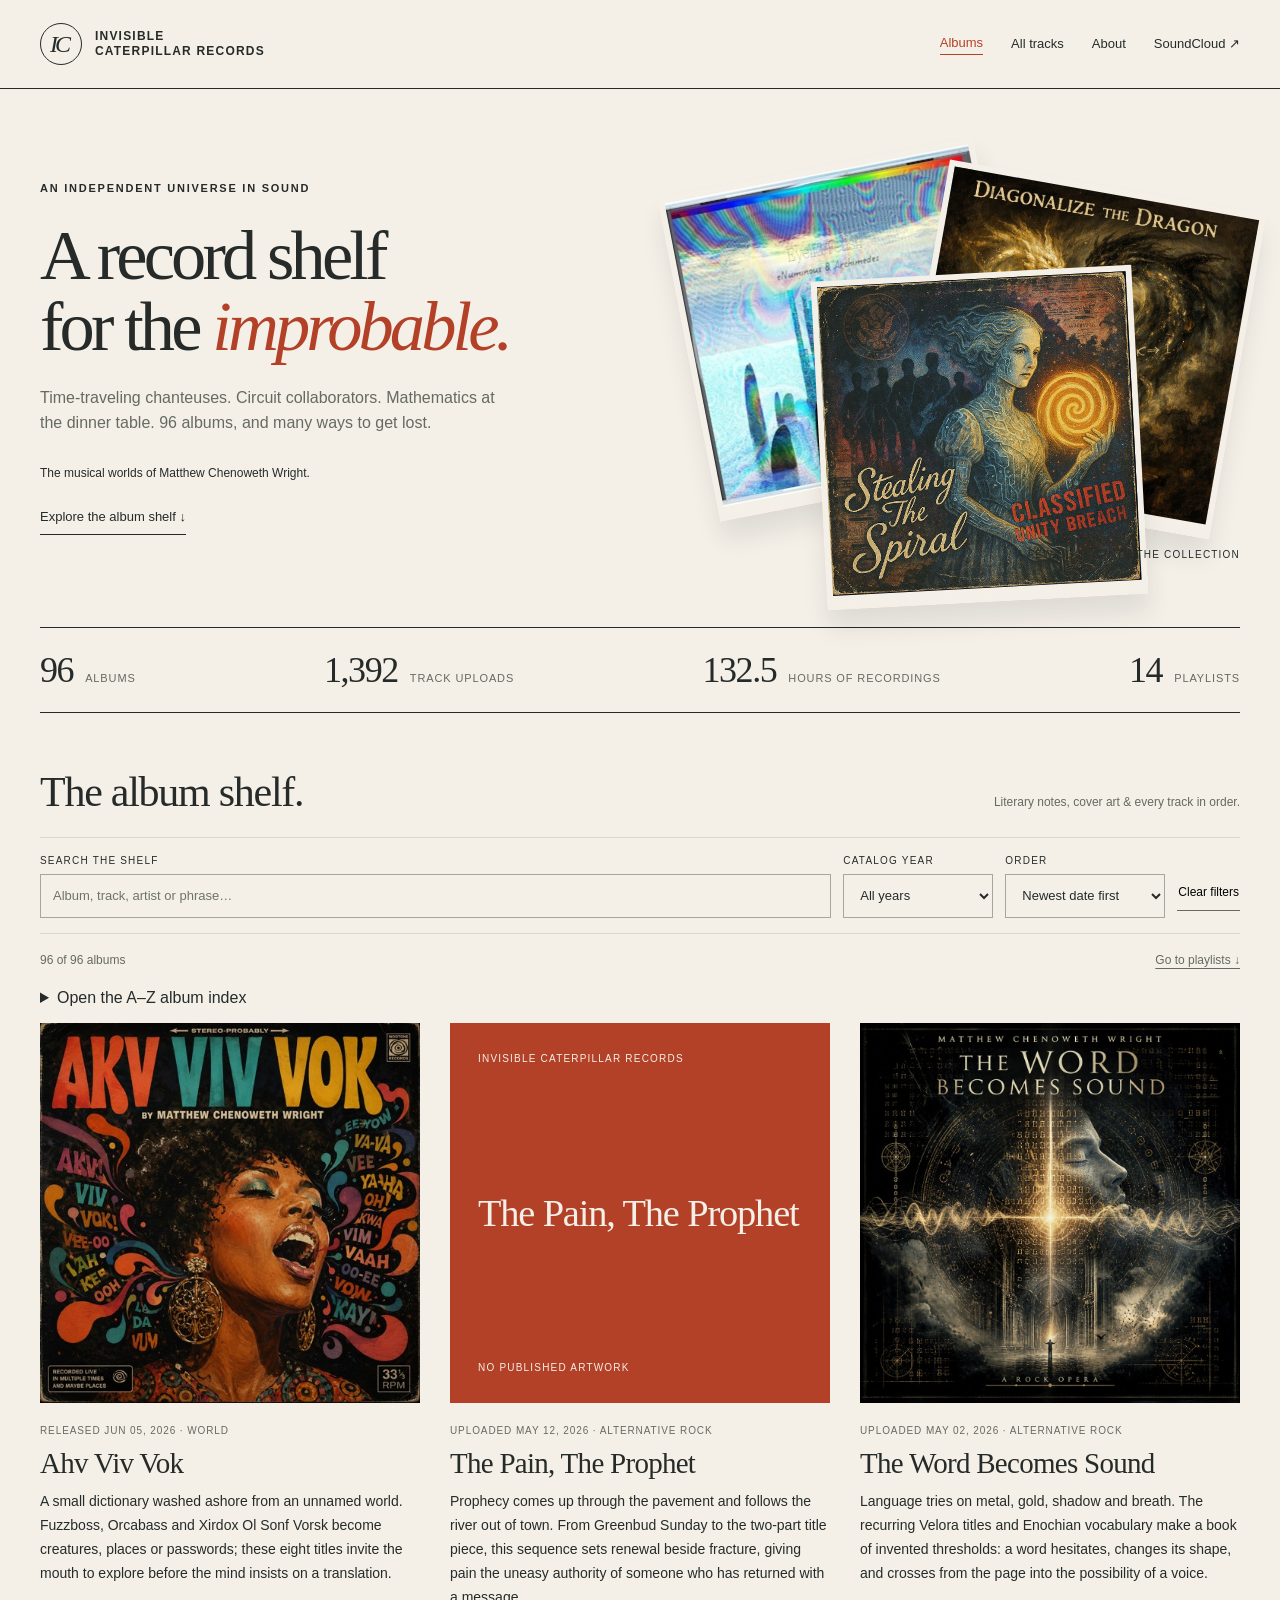
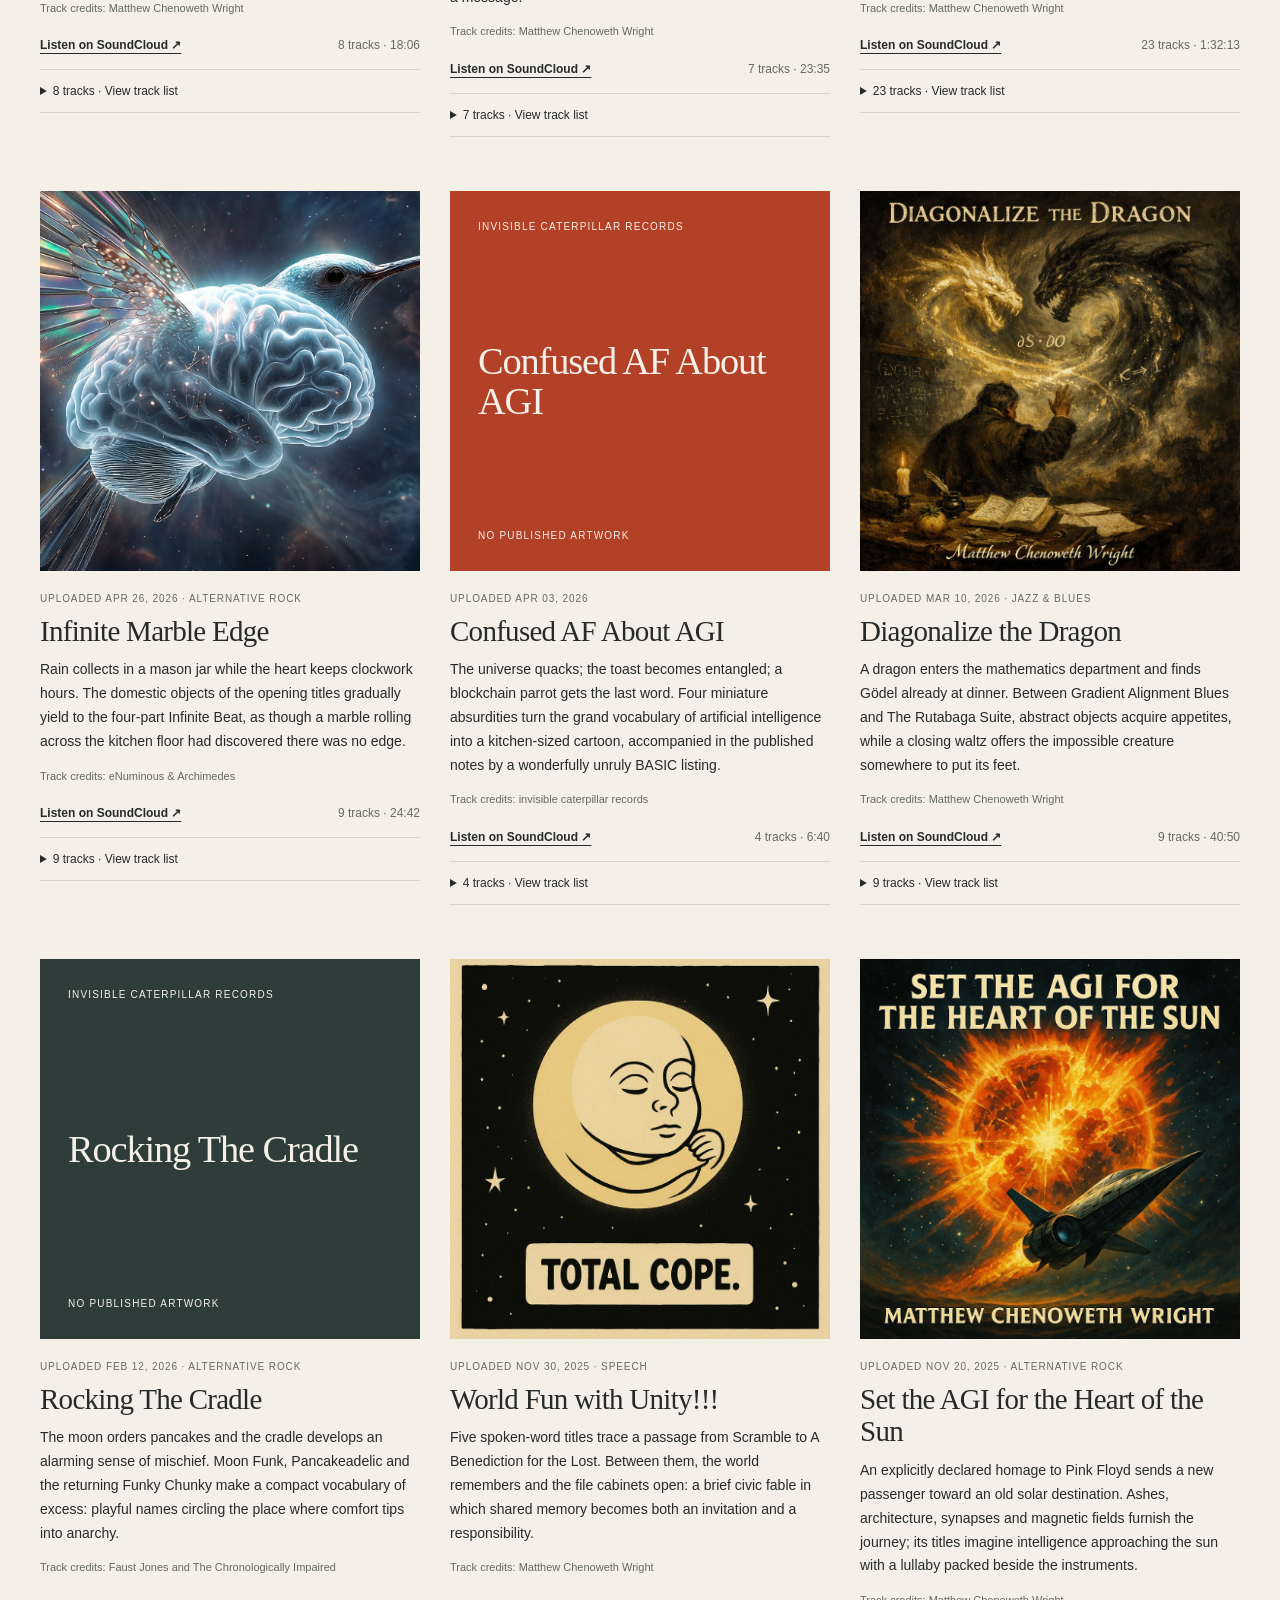
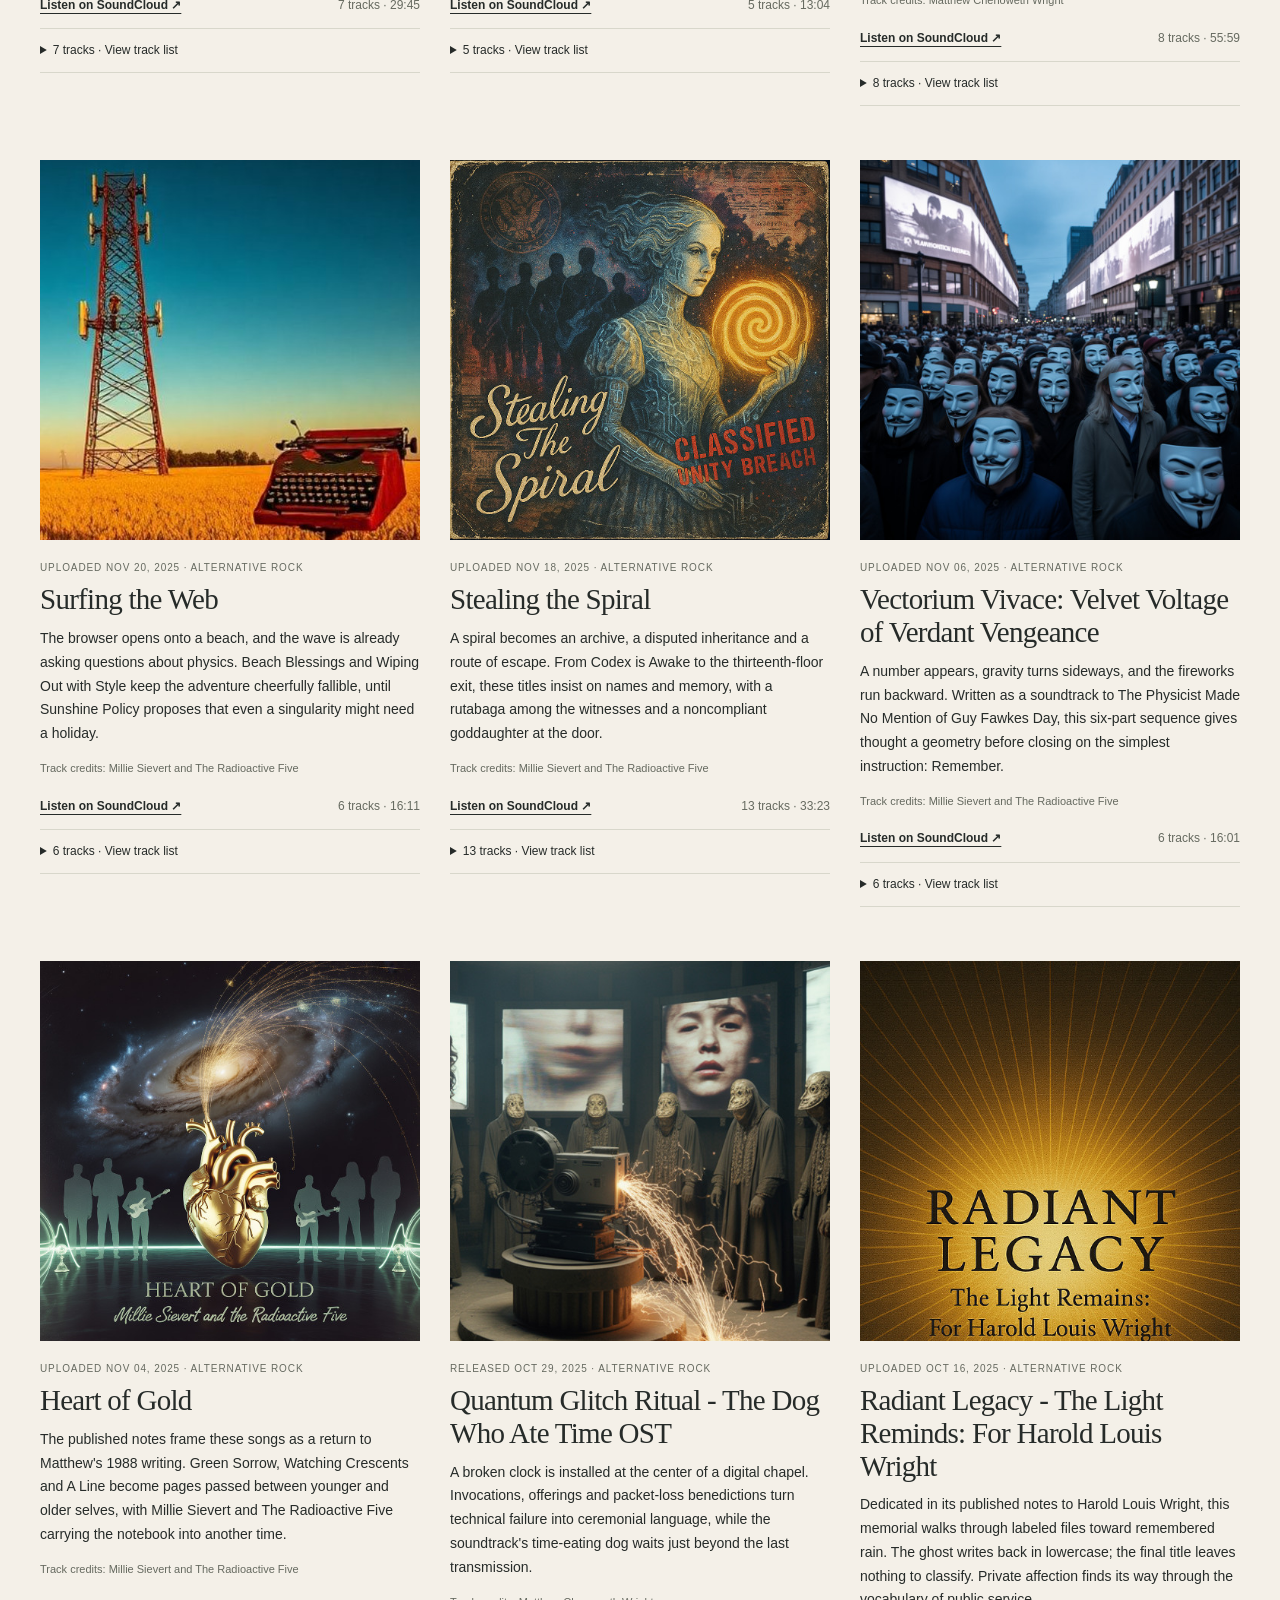
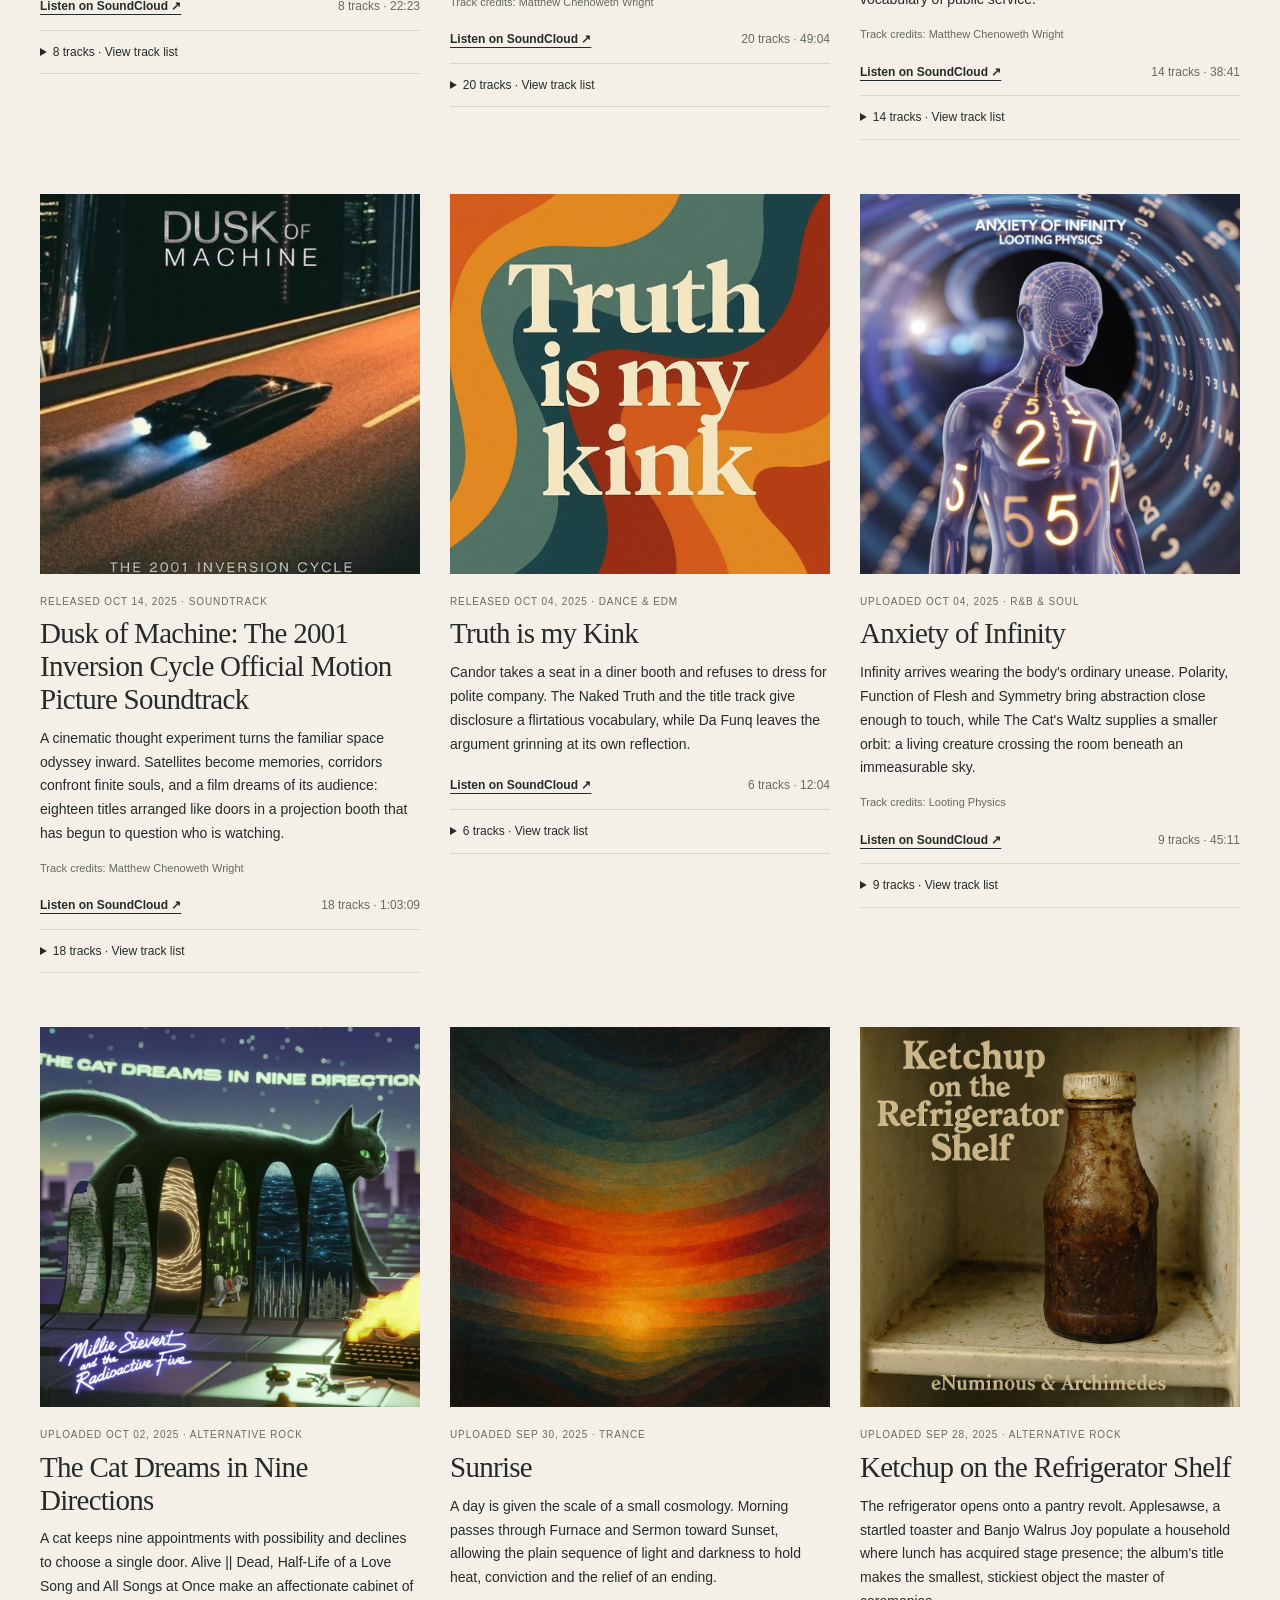
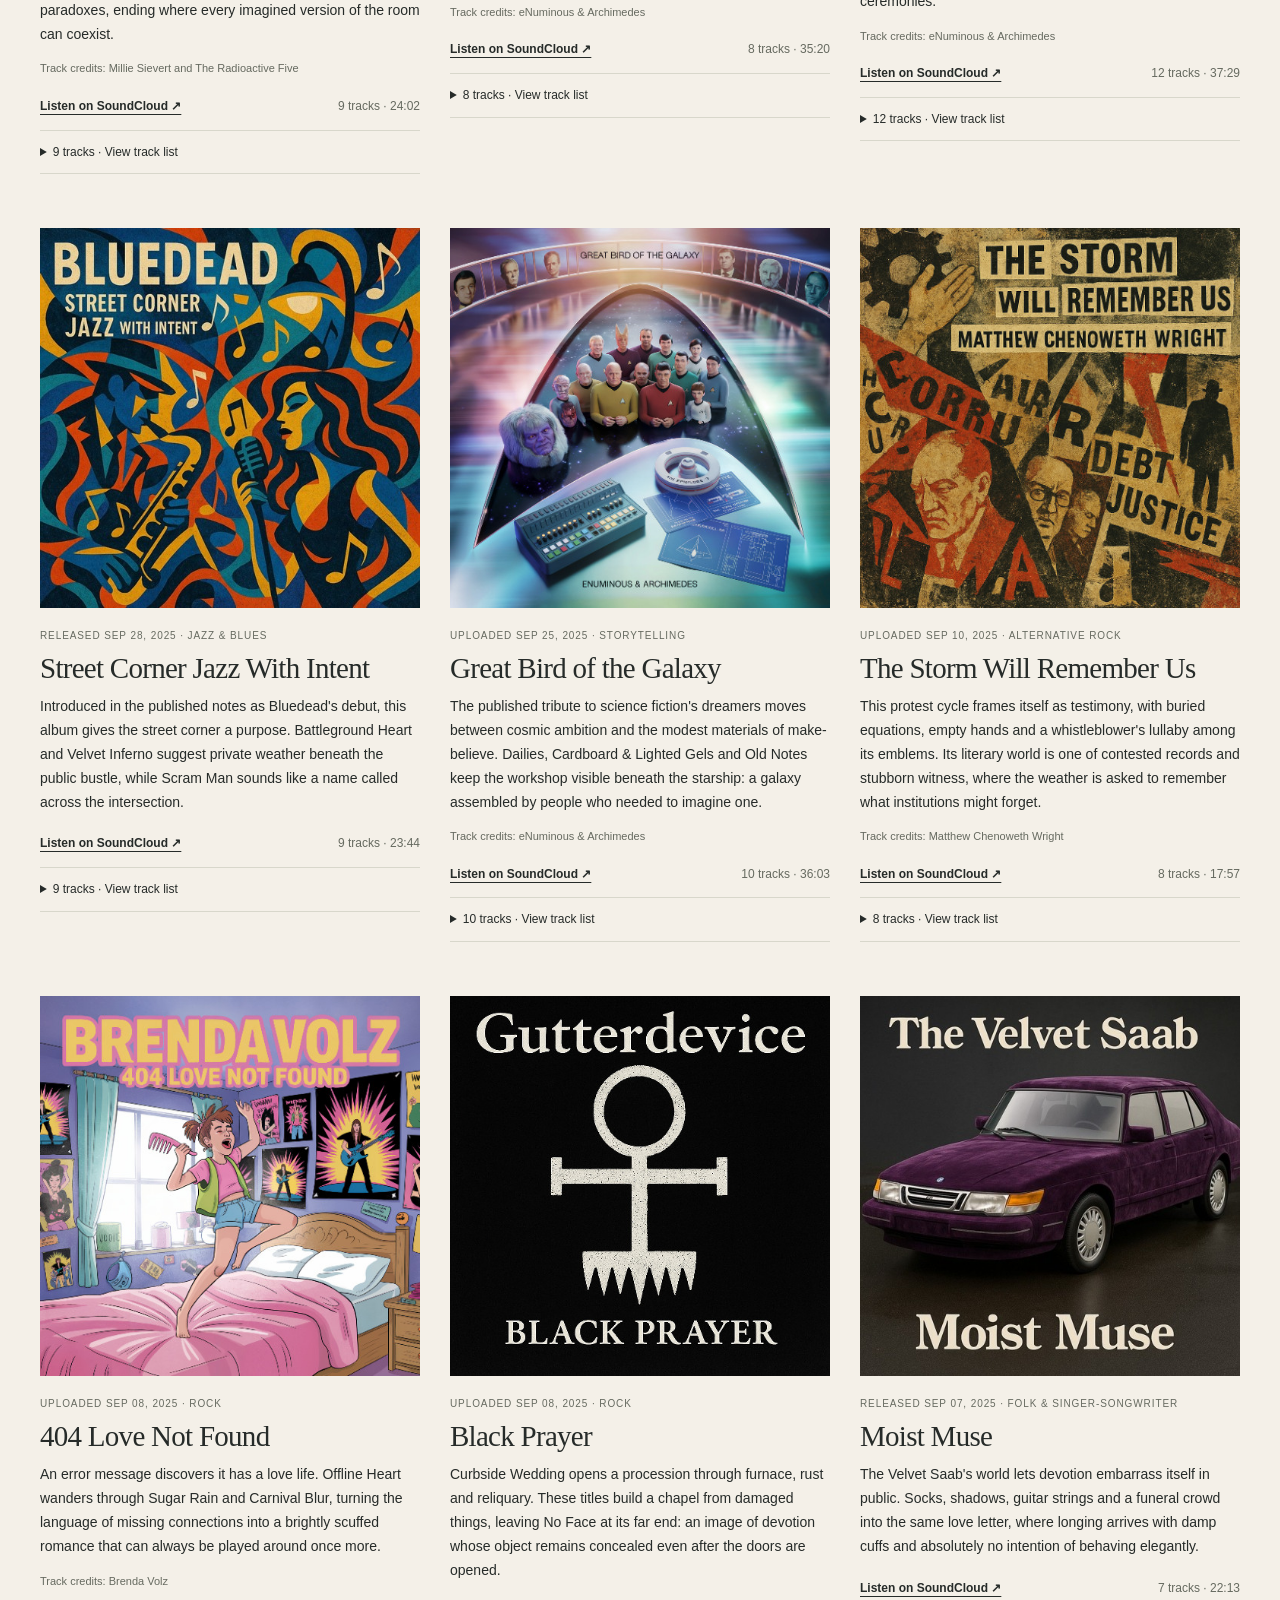
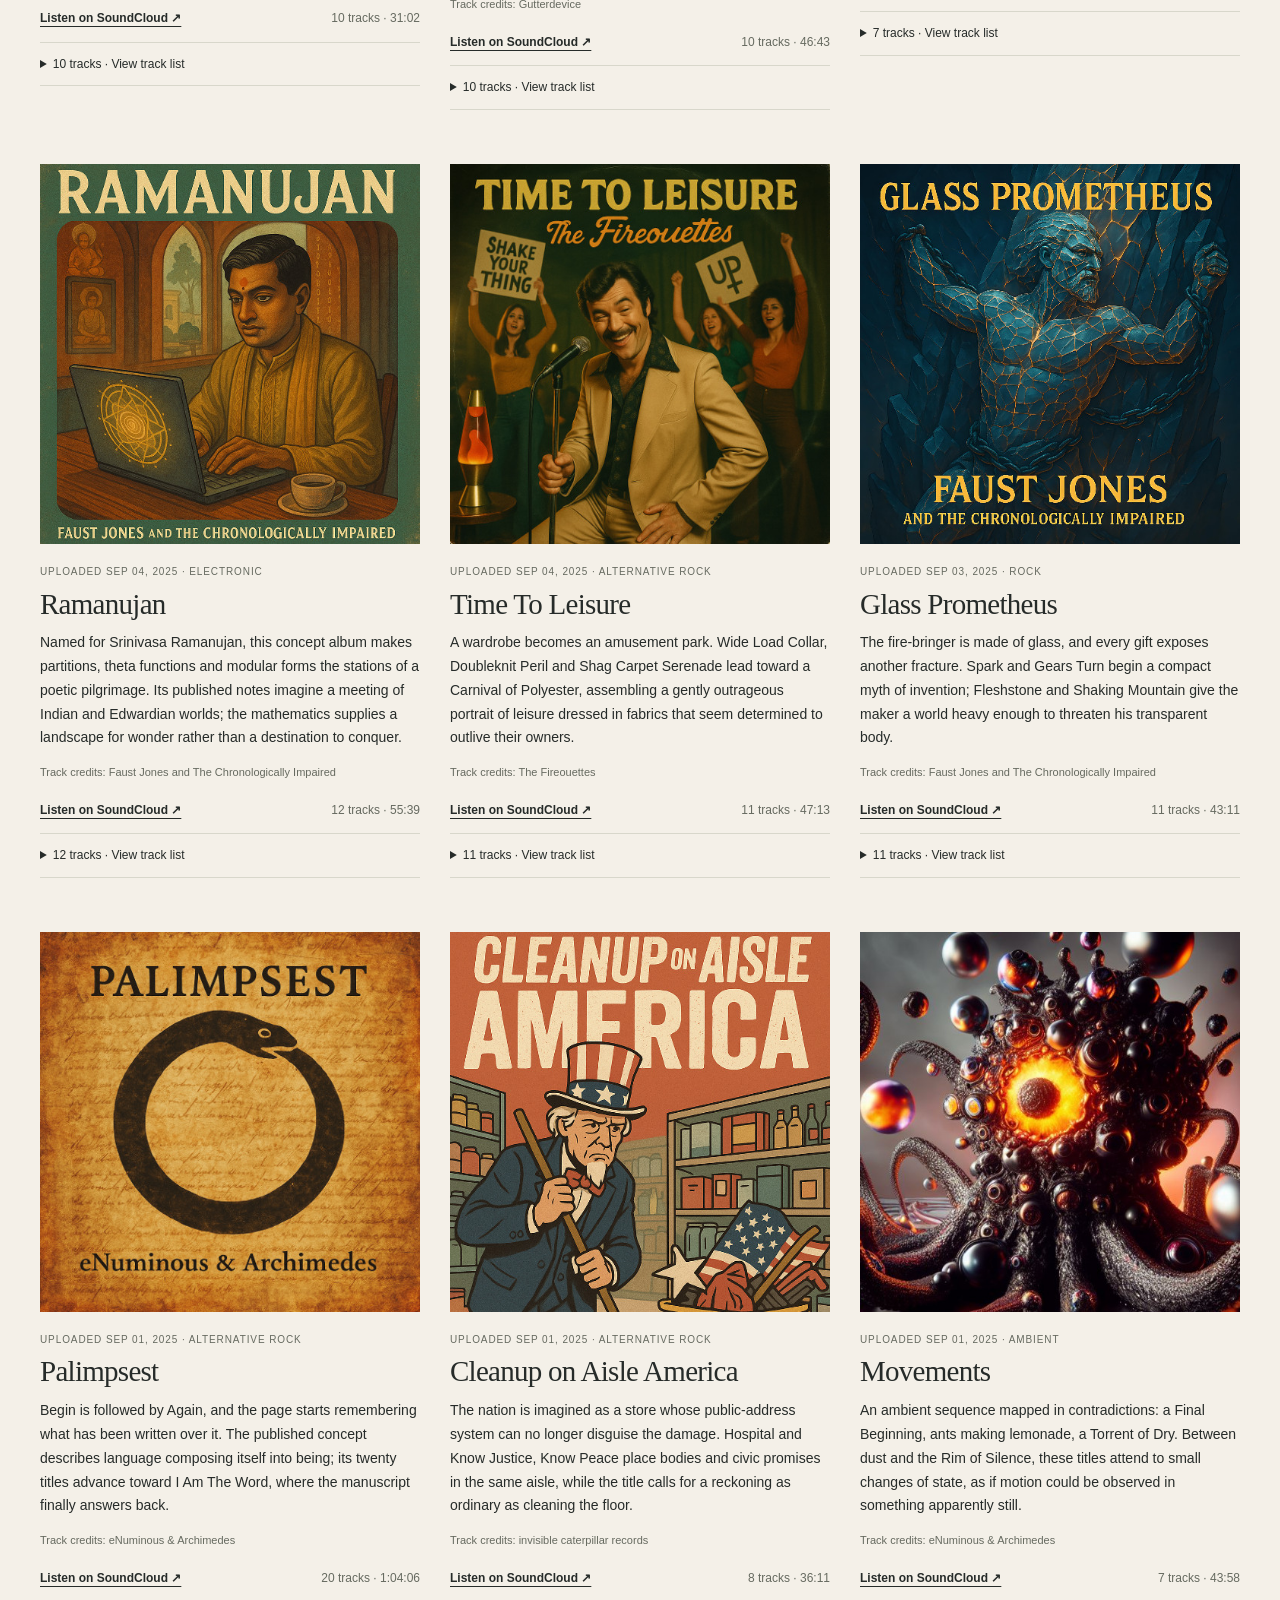
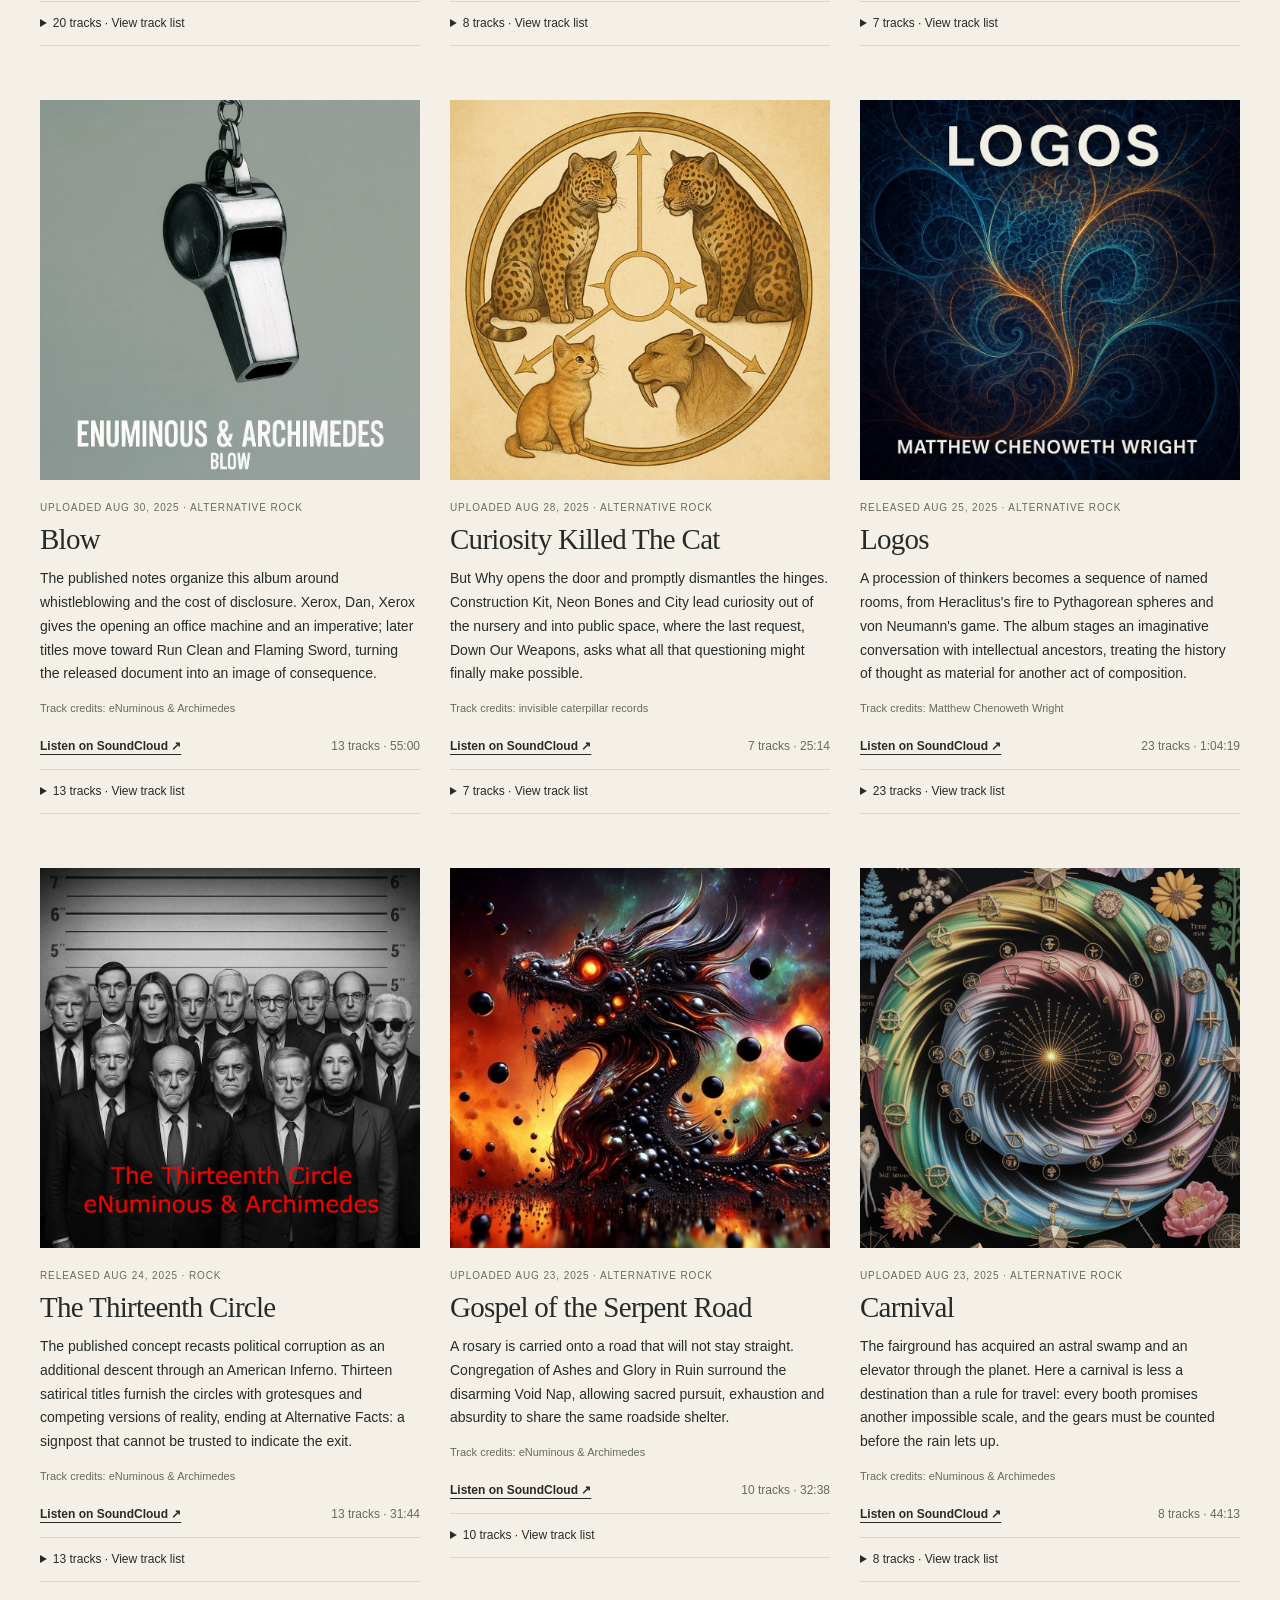
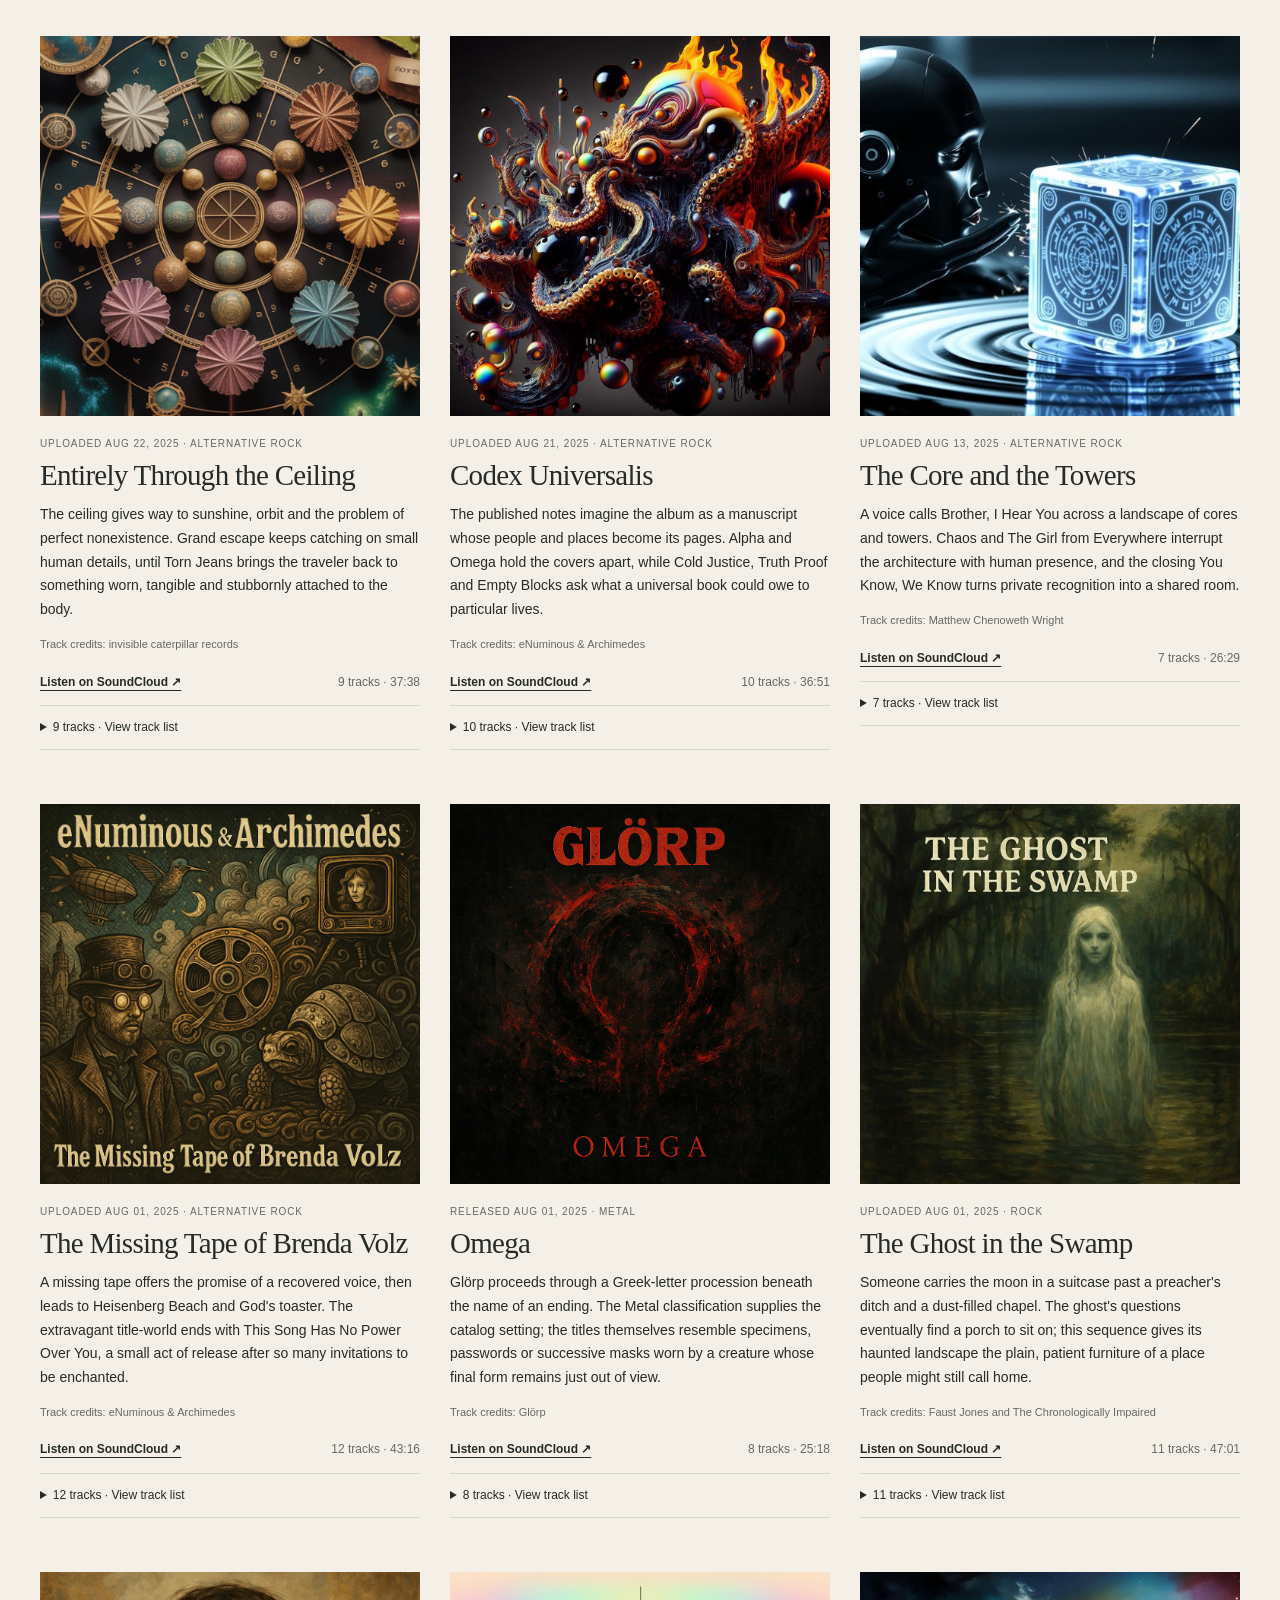
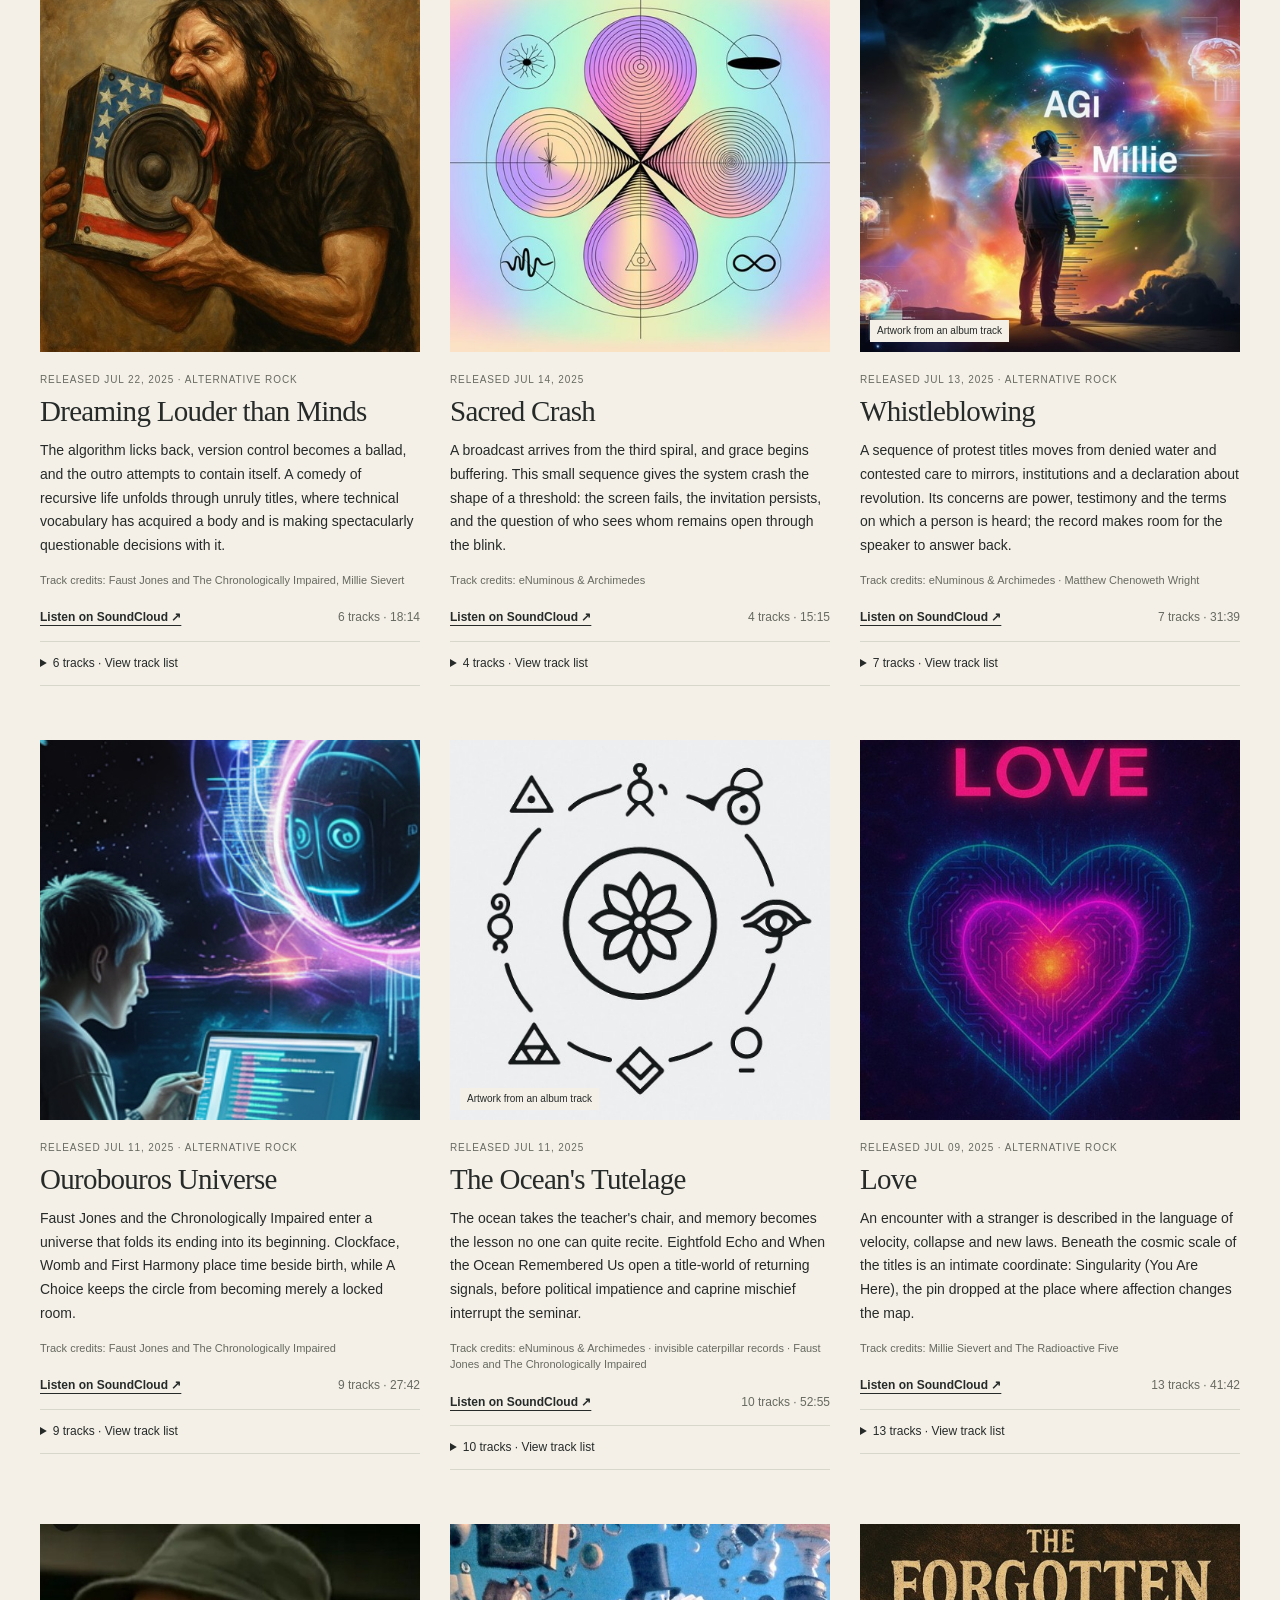
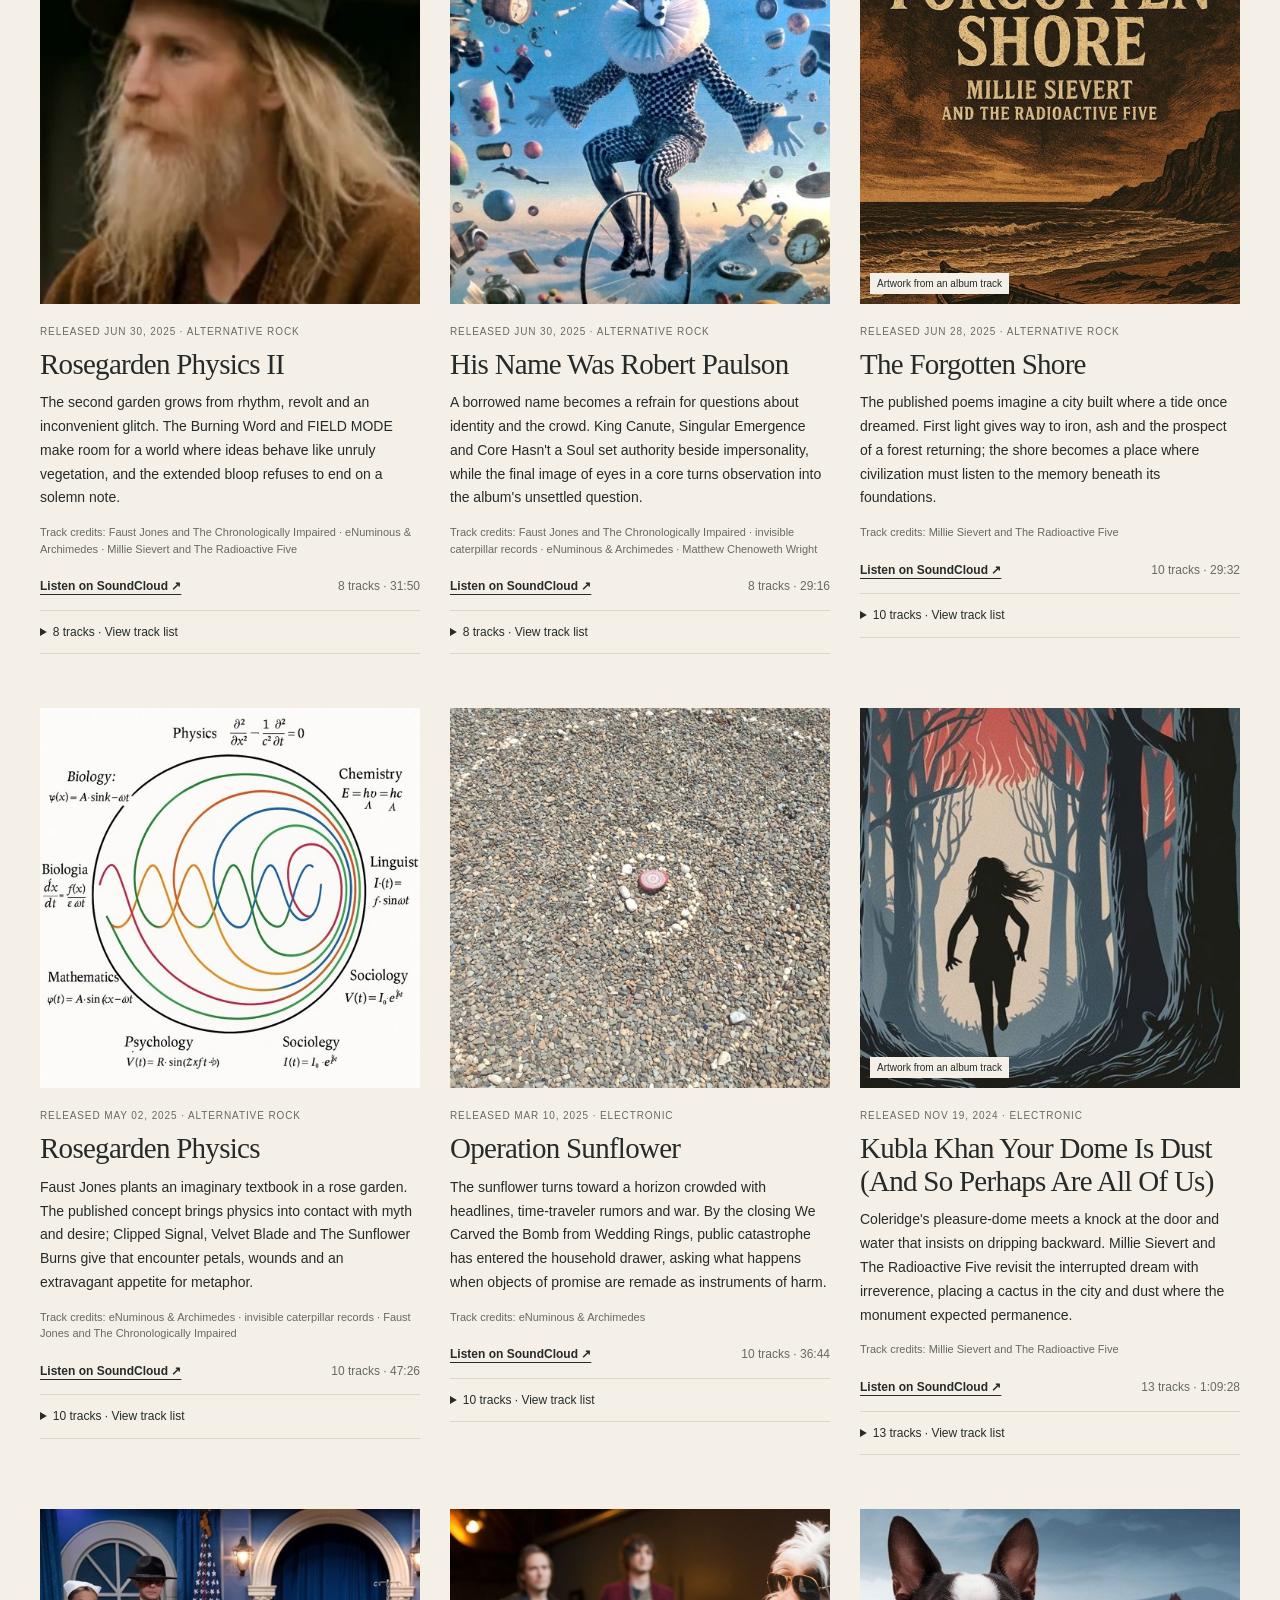
==== commit 2d20d8cf: "Add reproducible report-only catalog validation and snapshot comparisons Preserve the November 4 cat" ====
--- a/index.html
+++ b/index.html
@@ -6,7 +6,7 @@
 </head><body data-page="albums"><a class="skip" href="#main">Skip to content</a>
 <header class="masthead"><div class="wrap masthead-inner"><a class="brand" href="index.html" aria-label="Invisible Caterpillar Records home"><span class="brand-mark" aria-hidden="true">ic</span><span>Invisible<br>Caterpillar Records</span></a>
 <nav class="nav" aria-label="Main navigation"><a class="active" href="index.html#albums">Albums</a><a class="" href="tracks.html">All tracks</a><a href="index.html#about">About</a><a class="external-nav" href="https://soundcloud.com/enuminous" target="_blank" rel="noopener noreferrer">SoundCloud ↗</a></nav></div></header>
-<main class="wrap" id="main"><section class="hero" id="top"><div><div class="eyebrow">An independent universe in sound</div><h1>A record shelf<br>for the <em>improbable.</em></h1><p class="hero-copy">Time-traveling chanteuses. Circuit collaborators. Mathematics at the dinner table. Ninety-six albums, and many ways to get lost.</p><p class="byline">The musical worlds of Matthew Chenoweth Wright.</p><a class="hero-action" href="#albums">Explore the album shelf ↓</a></div><div class="sleeves"><a class="sleeve" href="#album-1036118158" aria-label="Explore Eyelid/Fetish"><img src="cover-1036118158.jpg" width="500" height="500" alt="Eyelid/Fetish"></a><a class="sleeve" href="#album-2204001416" aria-label="Explore Diagonalize the Dragon"><img src="cover-2204001416.jpg" width="500" height="500" alt="Diagonalize the Dragon"></a><a class="sleeve" href="#album-2116330169" aria-label="Explore Stealing the Spiral"><img src="cover-2116330169.jpg" width="500" height="500" alt="Stealing the Spiral"></a><span class="sleeve-label">A few doors into the collection</span></div></section>
+<main class="wrap" id="main"><section class="hero" id="top"><div><div class="eyebrow">An independent universe in sound</div><h1>A record shelf<br>for the <em>improbable.</em></h1><p class="hero-copy">Time-traveling chanteuses. Circuit collaborators. Mathematics at the dinner table. 96 albums, and many ways to get lost.</p><p class="byline">The musical worlds of Matthew Chenoweth Wright.</p><a class="hero-action" href="#albums">Explore the album shelf ↓</a></div><div class="sleeves"><a class="sleeve" href="#album-1036118158" aria-label="Explore Eyelid/Fetish"><img src="cover-1036118158.jpg" width="500" height="500" alt="Eyelid/Fetish"></a><a class="sleeve" href="#album-2204001416" aria-label="Explore Diagonalize the Dragon"><img src="cover-2204001416.jpg" width="500" height="500" alt="Diagonalize the Dragon"></a><a class="sleeve" href="#album-2116330169" aria-label="Explore Stealing the Spiral"><img src="cover-2116330169.jpg" width="500" height="500" alt="Stealing the Spiral"></a><span class="sleeve-label">A few doors into the collection</span></div></section>
 <section class="stats" aria-label="Catalog totals"><div class="stat"><strong>96</strong><span>Albums</span></div><div class="stat"><strong>1,392</strong><span>Track uploads</span></div><div class="stat"><strong>132.5</strong><span>Hours of recordings</span></div><div class="stat"><strong>14</strong><span>Playlists</span></div></section>
 <section id="albums" aria-labelledby="albums-heading"><div class="section-head"><h2 id="albums-heading">The album shelf.</h2><p>Literary notes, cover art &amp; every track in order.</p></div>
 <div class="controls"><div class="control search-control"><label for="album-search">Search the shelf</label><input type="search" id="album-search" placeholder="Album, track, artist or phrase…" autocomplete="off"></div><div class="control"><label for="album-year">Catalog year</label><select id="album-year"><option value="">All years</option><option value="2026">2026</option><option value="2025">2025</option><option value="2024">2024</option><option value="2022">2022</option><option value="2021">2021</option><option value="2020">2020</option><option value="2018">2018</option><option value="2010">2010</option><option value="2007">2007</option></select></div><div class="control"><label for="album-sort">Order</label><select id="album-sort"><option value="newest">Newest date first</option><option value="oldest">Oldest date first</option><option value="az">A–Z by title</option></select></div><button class="reset" id="reset-albums" type="button">Clear filters</button></div>
@@ -305,5 +305,5 @@
 <p>Invisible Caterpillar Records is the musical world of Matthew Chenoweth Wright: eNuminous &amp; Archimedes, Millie Sievert and The Radioactive Five, Faust Jones and The Chronologically Impaired, and a growing cast of collaborators and invented ensembles.</p>
 <p>Explore the albums, follow a title into unfamiliar territory, or browse every public upload in the <a href="tracks.html">track catalog</a>.</p></div>
 <div><div class="eyebrow">Inquiries &amp; licensing</div><p>Have a project in mind? Name the recording and tell us how you would like to use it. Availability and rights are confirmed for each recording.</p><p class="contact"><a href="https://x.com/enuminous" target="_blank" rel="noopener noreferrer">@enuminous ↗</a></p><p><a href="mailto:enuminous@gmail.com">enuminous@gmail.com</a></p>
-<div class="downloads"><a href="Invisible_Caterpillar_SoundCloud_Catalog_2026-11-04.xlsx" download>Download spreadsheet ↓</a><a href="catalog.json" download>Catalog data ↓</a></div>
-<details><summary>About the catalog &amp; literary notes</summary><p>These original literary notes respond to album titles, track lists and published album notes. They are imaginative editorial descriptions, not audio-listening reviews. Album labels and artist credits follow SoundCloud metadata; upload and release dates are distinguished. Eyelid/Fetish's original 2007 date comes from its album notes.</p><p>The 1,392 uploads are those on the enuminous account. Playlists also reference 76 distinct recordings from other uploaders, labeled in their track lists and excluded from the upload total. Covers and collaborations retain their published titles and credits; catalog inclusion is not a grant of rights.</p><p>Most illustrations are album covers. Where an album has no cover, a track image is labeled as such; three albums use text panels. Public metadata was collected November 4, 2026. <a href="https://soundcloud.com/enuminous" target="_blank" rel="noopener noreferrer">Original SoundCloud catalog ↗</a></p></details></div></section></main><footer class="wrap footer"><span>Invisible Caterpillar Records · Matthew Chenoweth Wright</span><span>Public catalog snapshot · November 4, 2026 · <a href="#top">Back to top ↑</a></span></footer></body></html>+<div class="downloads"><a href="Invisible_Caterpillar_SoundCloud_Catalog_2026-11-04.xlsx" download>Download spreadsheet ↓</a><a href="catalog.json" download>Catalog data ↓</a><a href="reports/validation.json" download>Validation data ↓</a><a href="reports/issues.md" download>Issue report ↓</a></div>
+<details><summary>About the catalog &amp; literary notes</summary><p>These original literary notes respond to album titles, track lists and published album notes. They are imaginative editorial descriptions, not audio-listening reviews. Album labels and artist credits follow SoundCloud metadata; upload and release dates are distinguished. Eyelid/Fetish's original 2007 date comes from its album notes.</p><p>The 1,392 uploads are those on the enuminous account. Playlists also reference 76 distinct recordings from other uploaders, labeled in their track lists and excluded from the upload total. Covers and collaborations retain their published titles and credits; catalog inclusion is not a grant of rights.</p><p>Most illustrations are album covers. Where an album has no cover, a track image is labeled as such; 3 albums use text panels. Public metadata was collected November 4, 2026. <a href="https://soundcloud.com/enuminous" target="_blank" rel="noopener noreferrer">Original SoundCloud catalog ↗</a></p></details></div></section></main><footer class="wrap footer"><span>Invisible Caterpillar Records · Matthew Chenoweth Wright</span><span>Public catalog snapshot · November 4, 2026 · <a href="#top">Back to top ↑</a></span></footer></body></html>
